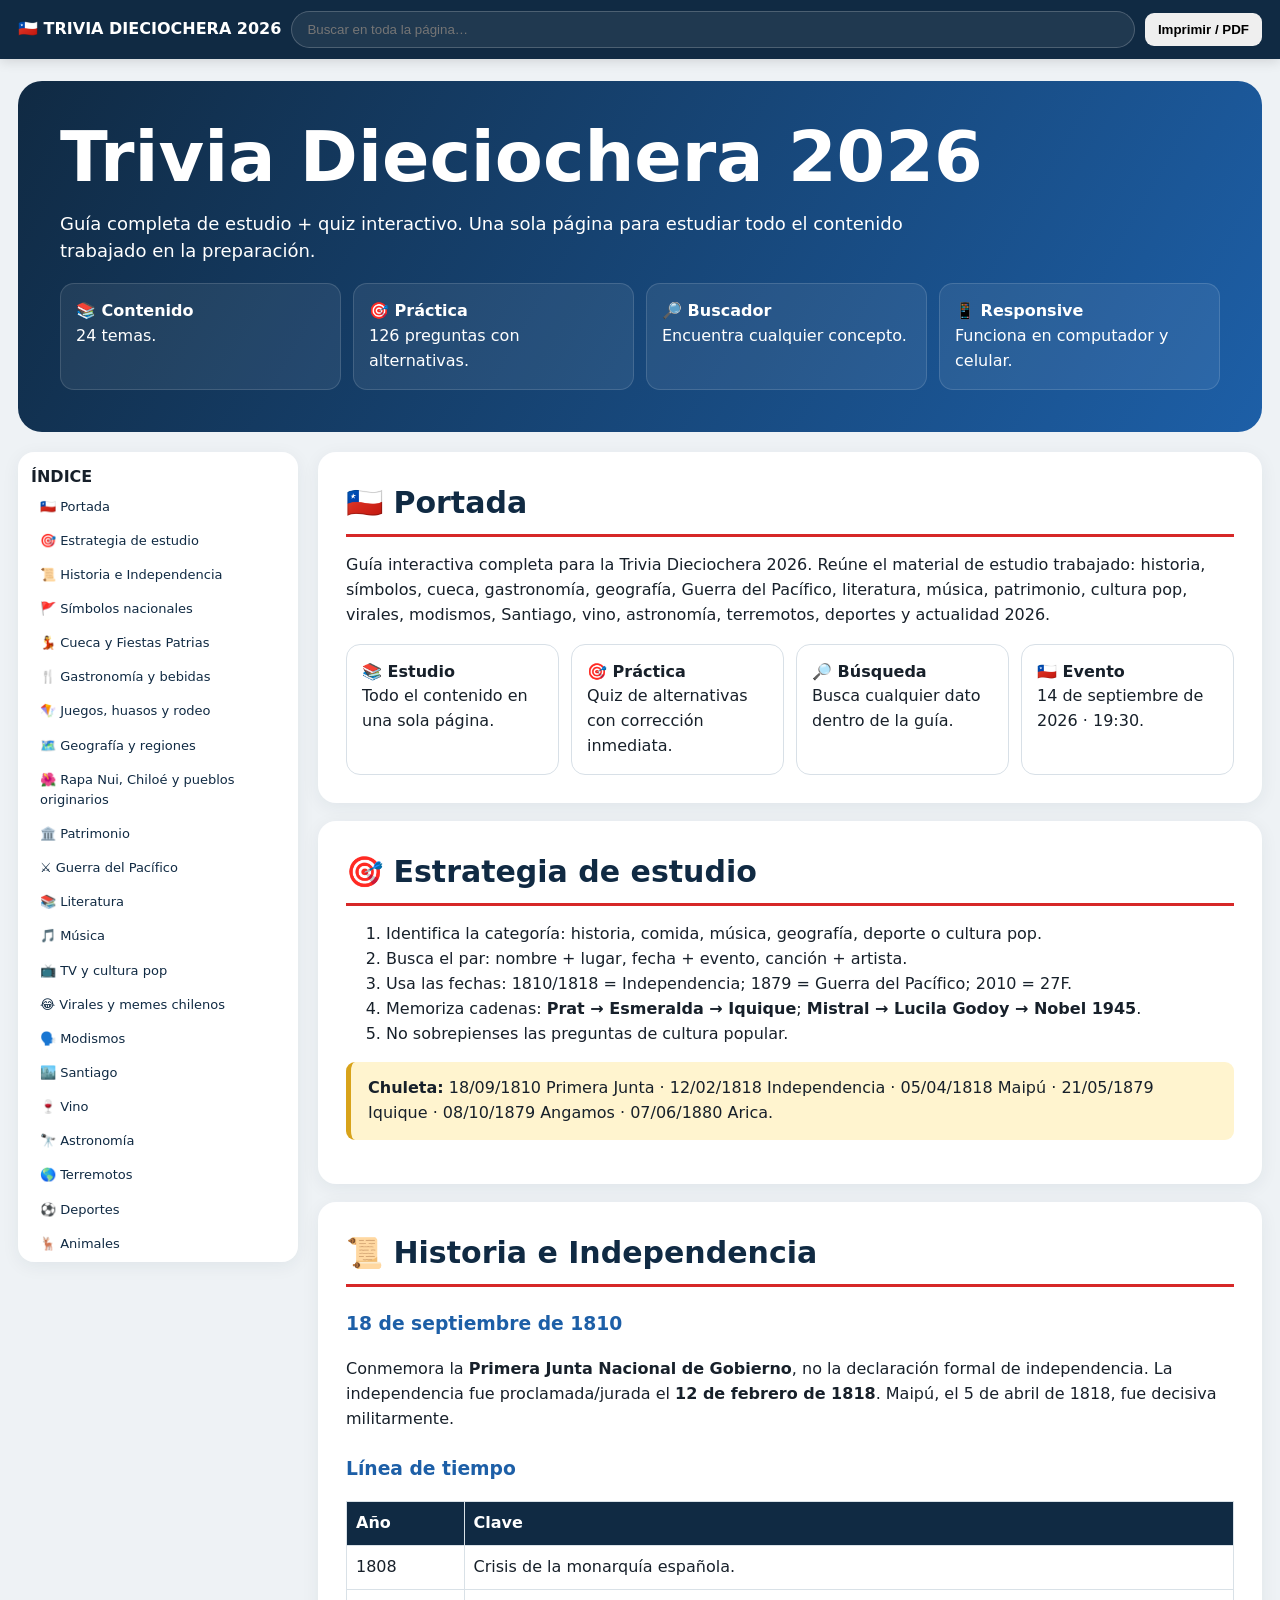
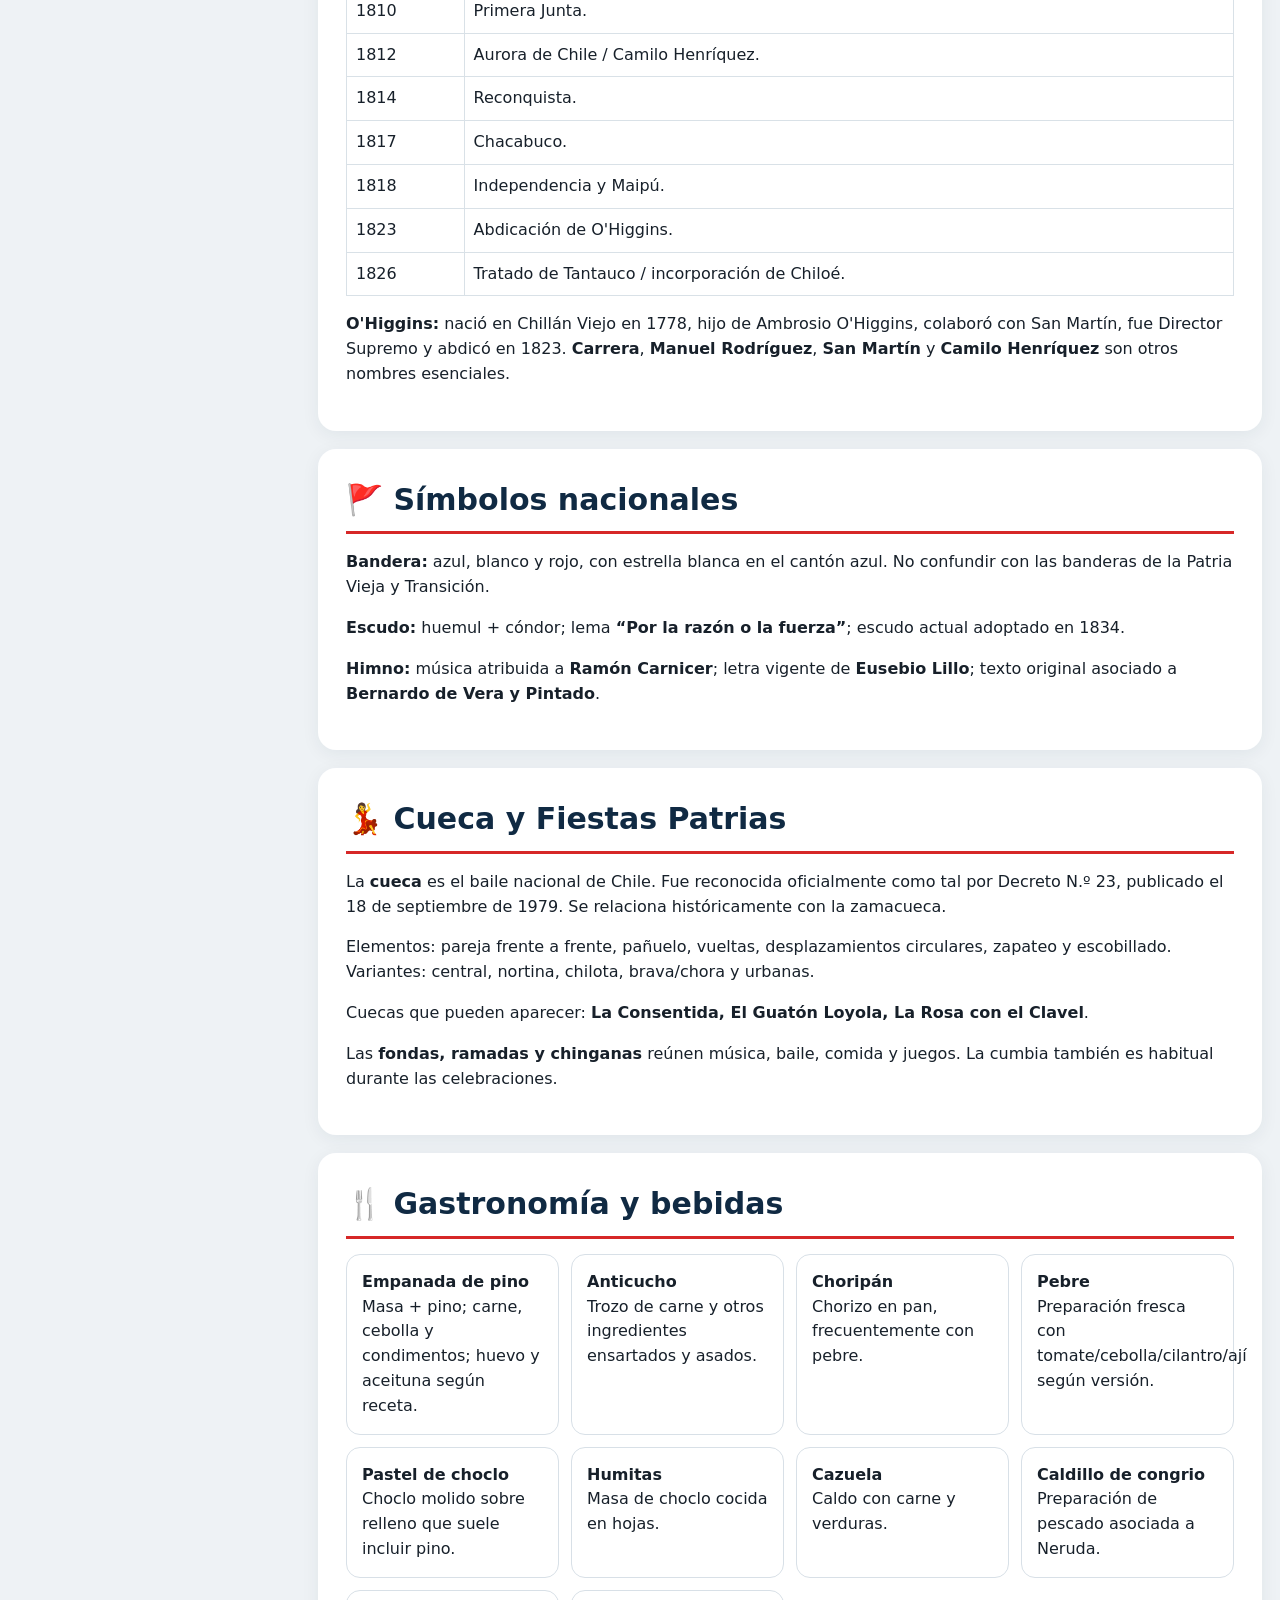
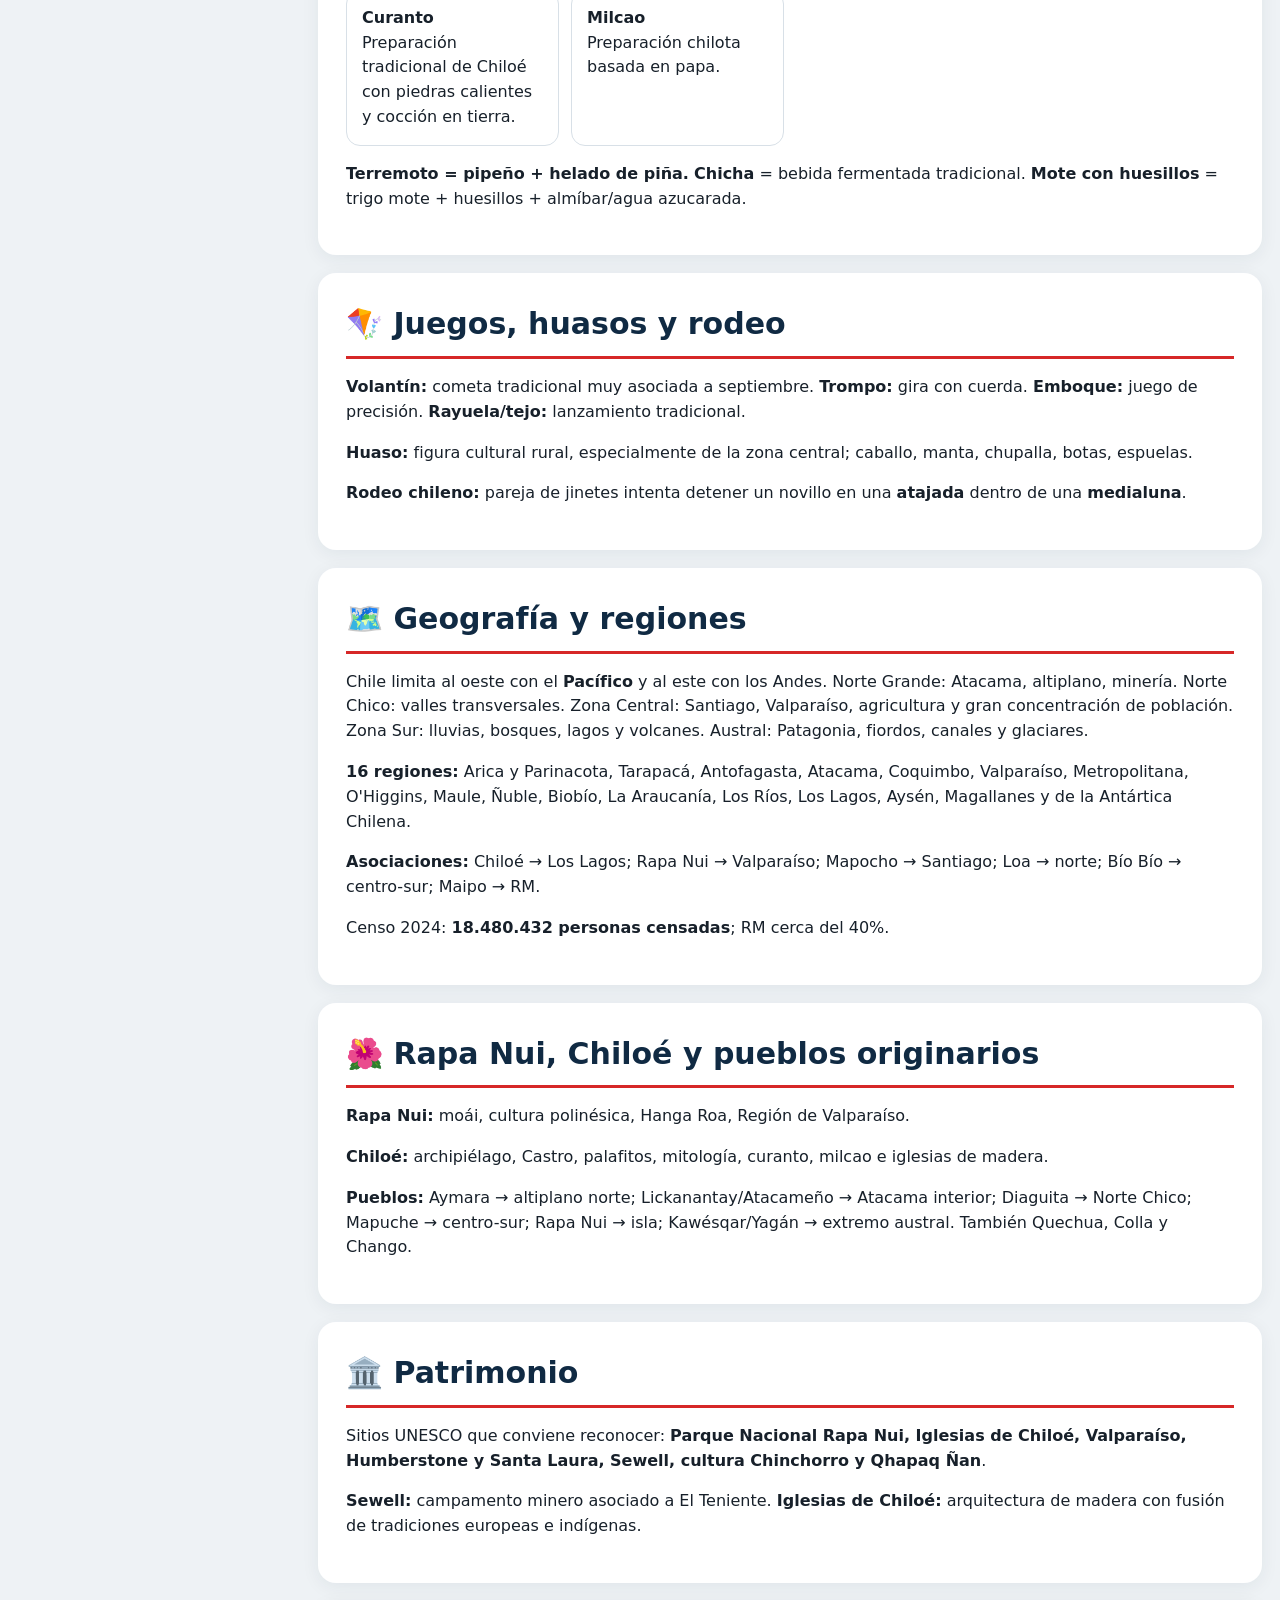
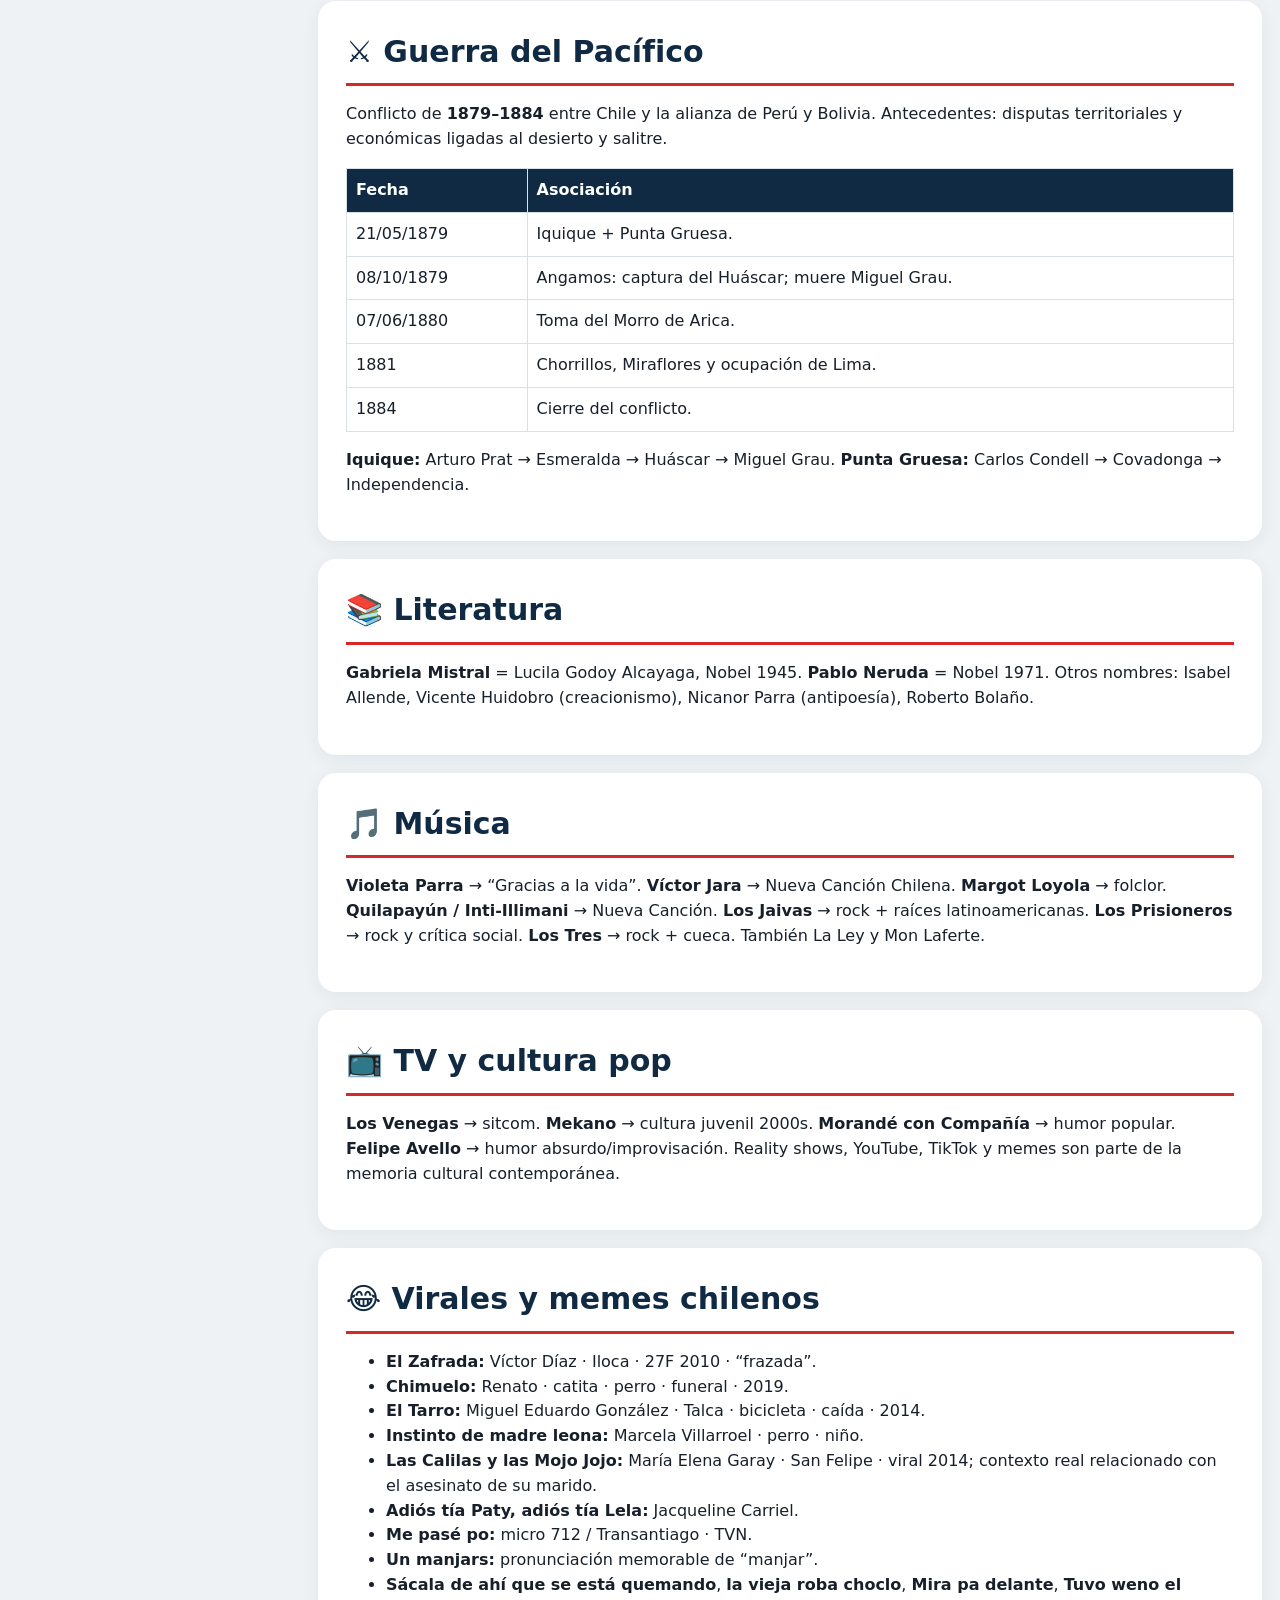
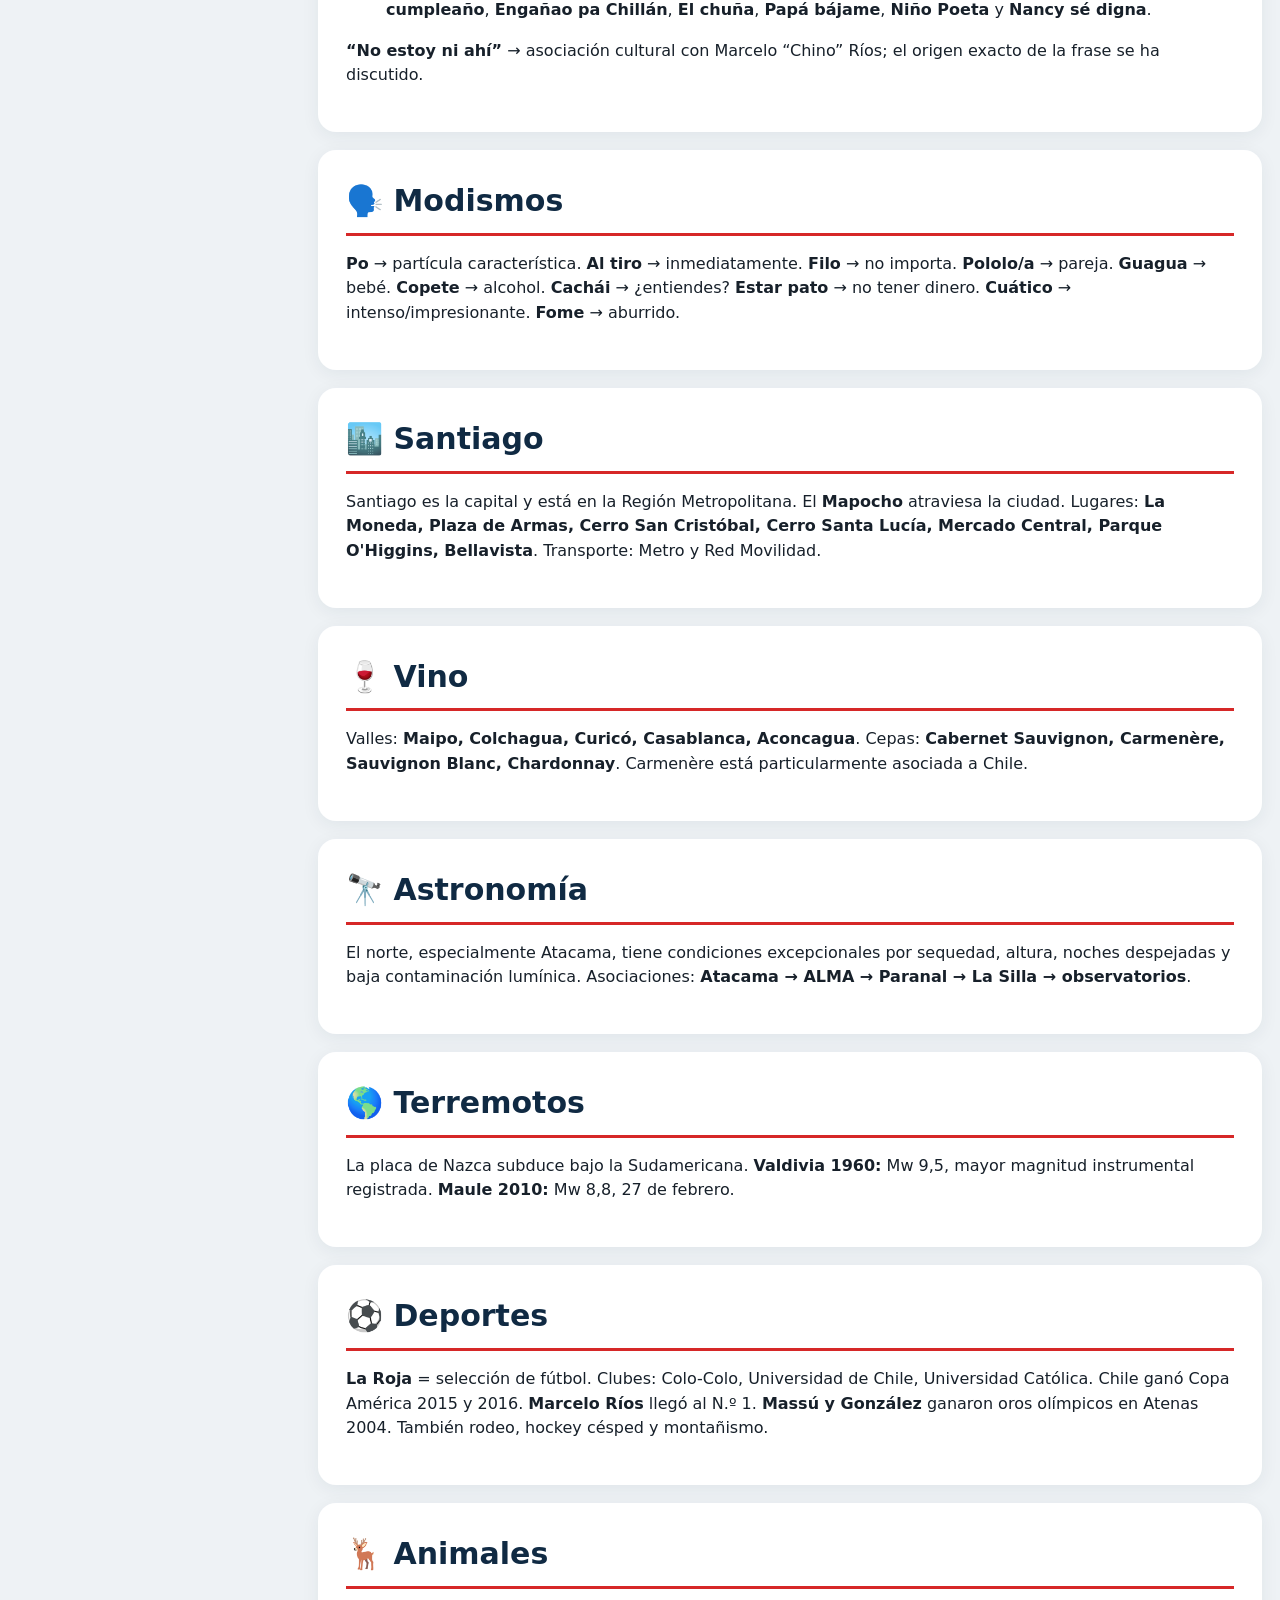
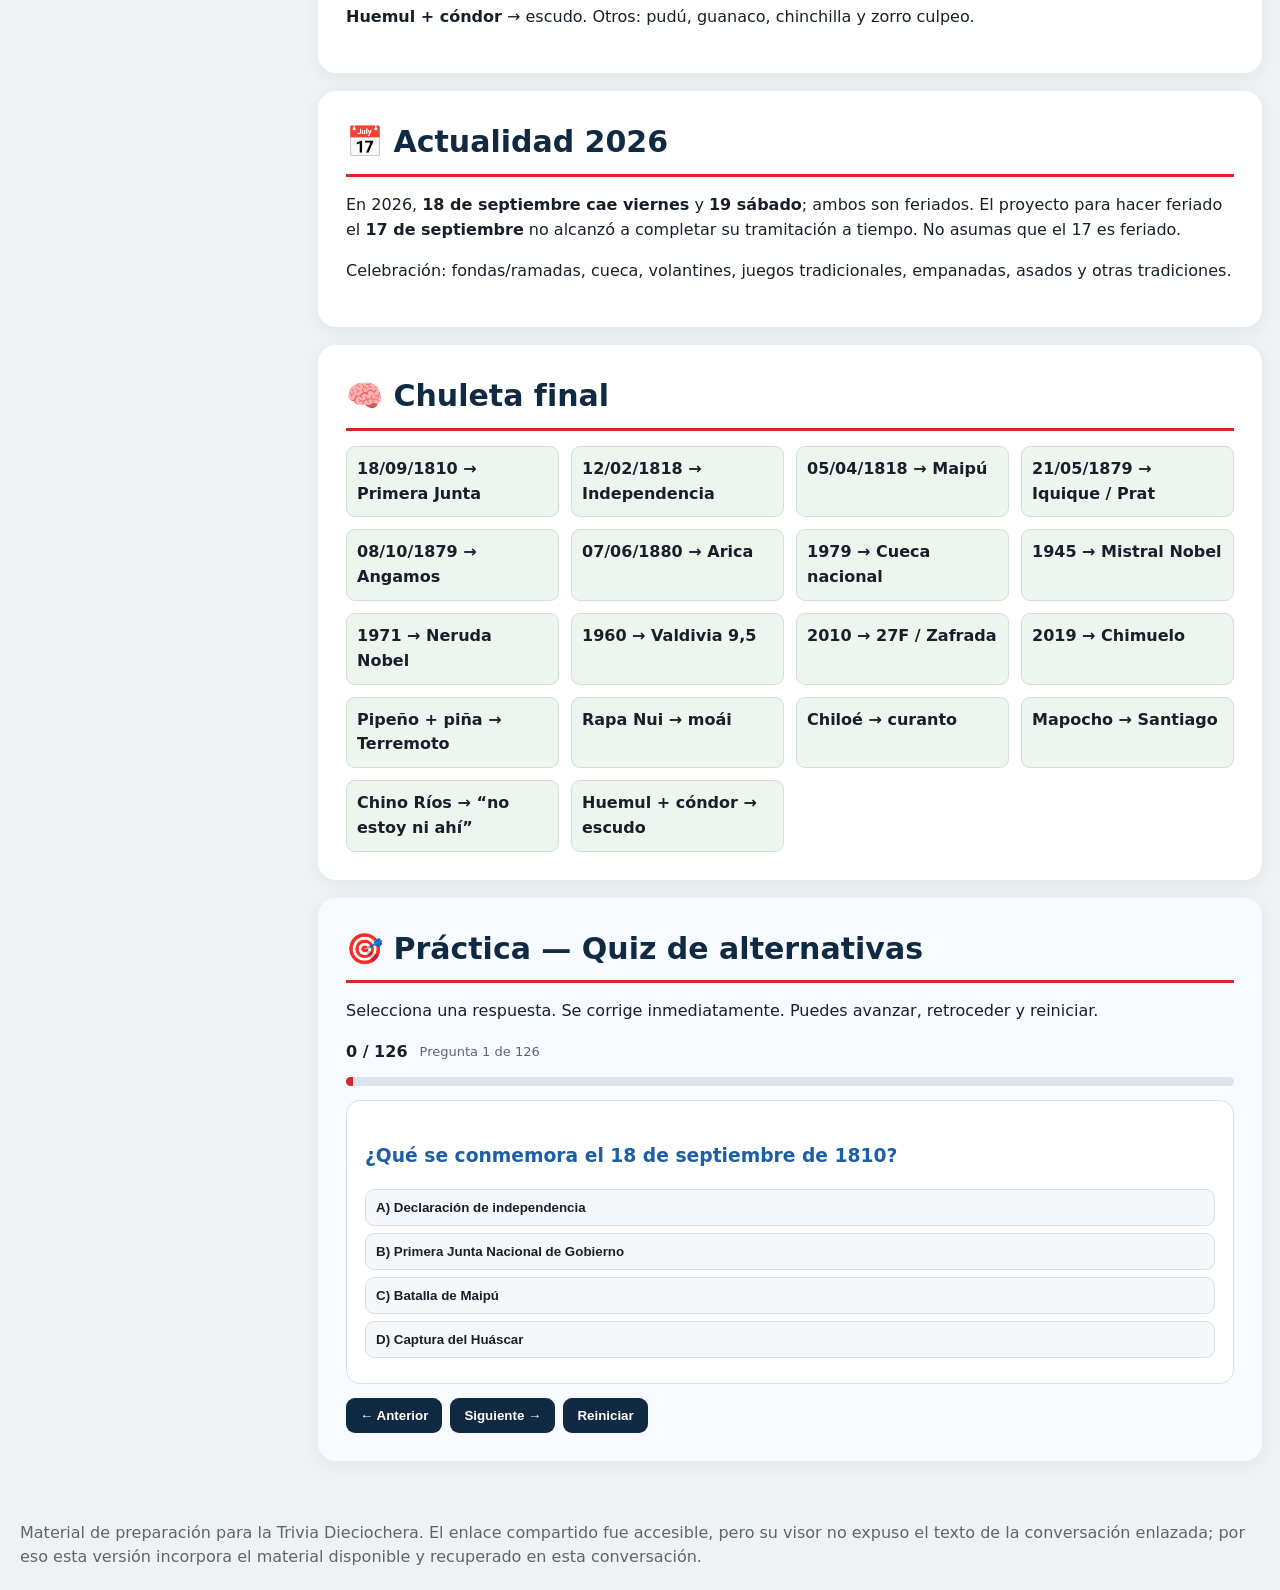
==== index.html @ baf57018 "Rename trivia_dieciochera_2026.html to index.html" ====
<!doctype html><html lang="es"><head><meta charset="utf-8"><meta name="viewport" content="width=device-width,initial-scale=1"><title>Trivia Dieciochera 2026 — Guía completa + Quiz</title><style>*{box-sizing:border-box}body{margin:0;font-family:Inter,system-ui,-apple-system,BlinkMacSystemFont,"Segoe UI",sans-serif;background:#eef2f5;color:#17202a;line-height:1.55}header{position:sticky;top:0;z-index:10;background:#102a43;color:#fff;box-shadow:0 2px 12px #0002}.nav{max-width:1450px;margin:auto;padding:11px 18px;display:flex;gap:10px;align-items:center}.brand{font-weight:900}.nav input{flex:1;padding:10px 15px;border:1px solid #ffffff33;background:#ffffff12;color:white;border-radius:999px}.nav button{padding:9px 13px;border:0;border-radius:9px;font-weight:800}.wrap{max-width:1450px;margin:auto;padding:22px 18px}.hero{background:linear-gradient(120deg,#102a43,#1d5fa7);color:#fff;border-radius:24px;padding:42px}.hero h1{font-size:clamp(36px,6vw,70px);line-height:.98;margin:0 0 14px}.hero p{font-size:18px;max-width:900px}.cards,.memory{display:grid;grid-template-columns:repeat(auto-fit,minmax(210px,1fr));gap:12px}.cards>div{background:#fff;border:1px solid #d8e0e7;border-radius:14px;padding:15px}.hero .cards>div{background:#ffffff12;border-color:#ffffff22}.layout{display:grid;grid-template-columns:280px 1fr;gap:20px;margin-top:20px}.side{position:sticky;top:75px;align-self:start;max-height:calc(100vh - 90px);overflow:auto;background:#fff;border-radius:16px;padding:13px;box-shadow:0 4px 18px #102a4310}.side a{display:block;text-decoration:none;color:#102a43;padding:7px 9px;border-radius:8px;font-size:13px}.side a:hover{background:#edf4fa}section{background:#fff;border-radius:18px;padding:28px;margin-bottom:18px;box-shadow:0 4px 18px #102a4310;scroll-margin-top:75px}h2{color:#102a43;font-size:30px;border-bottom:3px solid #d62828;padding-bottom:8px;margin:0 0 15px}h3{color:#1d5fa7;margin-top:22px}.callout{background:#fff4cf;border-left:5px solid #d8a31a;padding:14px 17px;border-radius:9px;margin:16px 0}table{width:100%;border-collapse:collapse;margin:14px 0}th,td{padding:9px;border:1px solid #d9e1e7;text-align:left}th{background:#102a43;color:#fff}.memory span{background:#edf5ef;border:1px solid #cfe1d3;border-radius:9px;padding:10px;font-weight:700}.quiz{background:#f7fbff}.quizbar{display:flex;gap:12px;align-items:center;flex-wrap:wrap}.progress{height:9px;background:#dbe4eb;border-radius:99px;overflow:hidden;margin:12px 0}.progress div{height:100%;width:0;background:#d62828}.question{background:#fff;border:1px solid #d7e0e7;border-radius:14px;padding:18px;margin:14px 0}.option{display:block;width:100%;text-align:left;border:1px solid #d7e0e7;background:#f5f8fa;color:#17202a;border-radius:9px;padding:10px;margin:7px 0;cursor:pointer;font-weight:700}.option.correct{background:#dff2e3;border-color:#61a56b}.option.wrong{background:#fde1e1;border-color:#d66}.controls{display:flex;gap:8px;flex-wrap:wrap}.controls button,.reset{border:0;border-radius:9px;padding:10px 14px;background:#102a43;color:#fff;font-weight:800;cursor:pointer}.reset{background:#d62828}.small{color:#5b6770;font-size:13px}@media(max-width:900px){.layout{grid-template-columns:1fr}.side{position:relative;top:auto;max-height:none}.nav{flex-wrap:wrap}.nav input{order:3;flex-basis:100%}}@media print{header,.side,#quizControls{display:none!important}body{background:#fff}.layout{display:block}section{box-shadow:none;break-inside:avoid}}</style></head><body><header><div class="nav"><div class="brand">🇨🇱 TRIVIA DIECIOCHERA 2026</div><input id="search" placeholder="Buscar en toda la página…"><button onclick="window.print()">Imprimir / PDF</button></div></header><div class="wrap"><div class="hero"><h1>Trivia Dieciochera 2026</h1><p>Guía completa de estudio + quiz interactivo. Una sola página para estudiar todo el contenido trabajado en la preparación.</p><div class="cards"><div><b>📚 Contenido</b><br>24 temas.</div><div><b>🎯 Práctica</b><br>126 preguntas con alternativas.</div><div><b>🔎 Buscador</b><br>Encuentra cualquier concepto.</div><div><b>📱 Responsive</b><br>Funciona en computador y celular.</div></div></div><div class="layout"><aside class="side"><b>ÍNDICE</b><a href="#s0">🇨🇱 Portada</a><a href="#s1">🎯 Estrategia de estudio</a><a href="#s2">📜 Historia e Independencia</a><a href="#s3">🚩 Símbolos nacionales</a><a href="#s4">💃 Cueca y Fiestas Patrias</a><a href="#s5">🍴 Gastronomía y bebidas</a><a href="#s6">🪁 Juegos, huasos y rodeo</a><a href="#s7">🗺️ Geografía y regiones</a><a href="#s8">🌺 Rapa Nui, Chiloé y pueblos originarios</a><a href="#s9">🏛️ Patrimonio</a><a href="#s10">⚔️ Guerra del Pacífico</a><a href="#s11">📚 Literatura</a><a href="#s12">🎵 Música</a><a href="#s13">📺 TV y cultura pop</a><a href="#s14">😂 Virales y memes chilenos</a><a href="#s15">🗣️ Modismos</a><a href="#s16">🏙️ Santiago</a><a href="#s17">🍷 Vino</a><a href="#s18">🔭 Astronomía</a><a href="#s19">🌎 Terremotos</a><a href="#s20">⚽ Deportes</a><a href="#s21">🦌 Animales</a><a href="#s22">📅 Actualidad 2026</a><a href="#s23">🧠 Chuleta final</a><hr><a href="#quiz"><b>🎯 QUIZ</b></a></aside><main><section id="s0"><h2>🇨🇱 Portada</h2><p class="lead">Guía interactiva completa para la Trivia Dieciochera 2026. Reúne el material de estudio trabajado: historia, símbolos, cueca, gastronomía, geografía, Guerra del Pacífico, literatura, música, patrimonio, cultura pop, virales, modismos, Santiago, vino, astronomía, terremotos, deportes y actualidad 2026.</p><div class="cards"><div><b>📚 Estudio</b><br>Todo el contenido en una sola página.</div><div><b>🎯 Práctica</b><br>Quiz de alternativas con corrección inmediata.</div><div><b>🔎 Búsqueda</b><br>Busca cualquier dato dentro de la guía.</div><div><b>🇨🇱 Evento</b><br>14 de septiembre de 2026 · 19:30.</div></div></section><section id="s1"><h2>🎯 Estrategia de estudio</h2><ol><li>Identifica la categoría: historia, comida, música, geografía, deporte o cultura pop.</li><li>Busca el par: nombre + lugar, fecha + evento, canción + artista.</li><li>Usa las fechas: 1810/1818 = Independencia; 1879 = Guerra del Pacífico; 2010 = 27F.</li><li>Memoriza cadenas: <b>Prat → Esmeralda → Iquique</b>; <b>Mistral → Lucila Godoy → Nobel 1945</b>.</li><li>No sobrepienses las preguntas de cultura popular.</li></ol><div class="callout"><b>Chuleta:</b> 18/09/1810 Primera Junta · 12/02/1818 Independencia · 05/04/1818 Maipú · 21/05/1879 Iquique · 08/10/1879 Angamos · 07/06/1880 Arica.</div></section><section id="s2"><h2>📜 Historia e Independencia</h2><h3>18 de septiembre de 1810</h3><p>Conmemora la <b>Primera Junta Nacional de Gobierno</b>, no la declaración formal de independencia. La independencia fue proclamada/jurada el <b>12 de febrero de 1818</b>. Maipú, el 5 de abril de 1818, fue decisiva militarmente.</p><h3>Línea de tiempo</h3><table><tr><th>Año</th><th>Clave</th></tr><tr><td>1808</td><td>Crisis de la monarquía española.</td></tr><tr><td>1810</td><td>Primera Junta.</td></tr><tr><td>1812</td><td>Aurora de Chile / Camilo Henríquez.</td></tr><tr><td>1814</td><td>Reconquista.</td></tr><tr><td>1817</td><td>Chacabuco.</td></tr><tr><td>1818</td><td>Independencia y Maipú.</td></tr><tr><td>1823</td><td>Abdicación de O'Higgins.</td></tr><tr><td>1826</td><td>Tratado de Tantauco / incorporación de Chiloé.</td></tr></table><p><b>O'Higgins:</b> nació en Chillán Viejo en 1778, hijo de Ambrosio O'Higgins, colaboró con San Martín, fue Director Supremo y abdicó en 1823. <b>Carrera</b>, <b>Manuel Rodríguez</b>, <b>San Martín</b> y <b>Camilo Henríquez</b> son otros nombres esenciales.</p></section><section id="s3"><h2>🚩 Símbolos nacionales</h2><p><b>Bandera:</b> azul, blanco y rojo, con estrella blanca en el cantón azul. No confundir con las banderas de la Patria Vieja y Transición.</p><p><b>Escudo:</b> huemul + cóndor; lema <b>“Por la razón o la fuerza”</b>; escudo actual adoptado en 1834.</p><p><b>Himno:</b> música atribuida a <b>Ramón Carnicer</b>; letra vigente de <b>Eusebio Lillo</b>; texto original asociado a <b>Bernardo de Vera y Pintado</b>.</p></section><section id="s4"><h2>💃 Cueca y Fiestas Patrias</h2><p>La <b>cueca</b> es el baile nacional de Chile. Fue reconocida oficialmente como tal por Decreto N.º 23, publicado el 18 de septiembre de 1979. Se relaciona históricamente con la zamacueca.</p><p>Elementos: pareja frente a frente, pañuelo, vueltas, desplazamientos circulares, zapateo y escobillado. Variantes: central, nortina, chilota, brava/chora y urbanas.</p><p>Cuecas que pueden aparecer: <b>La Consentida, El Guatón Loyola, La Rosa con el Clavel</b>.</p><p>Las <b>fondas, ramadas y chinganas</b> reúnen música, baile, comida y juegos. La cumbia también es habitual durante las celebraciones.</p></section><section id="s5"><h2>🍴 Gastronomía y bebidas</h2><div class="cards"><div><b>Empanada de pino</b><br>Masa + pino; carne, cebolla y condimentos; huevo y aceituna según receta.</div><div><b>Anticucho</b><br>Trozo de carne y otros ingredientes ensartados y asados.</div><div><b>Choripán</b><br>Chorizo en pan, frecuentemente con pebre.</div><div><b>Pebre</b><br>Preparación fresca con tomate/cebolla/cilantro/ají según versión.</div><div><b>Pastel de choclo</b><br>Choclo molido sobre relleno que suele incluir pino.</div><div><b>Humitas</b><br>Masa de choclo cocida en hojas.</div><div><b>Cazuela</b><br>Caldo con carne y verduras.</div><div><b>Caldillo de congrio</b><br>Preparación de pescado asociada a Neruda.</div><div><b>Curanto</b><br>Preparación tradicional de Chiloé con piedras calientes y cocción en tierra.</div><div><b>Milcao</b><br>Preparación chilota basada en papa.</div></div><p><b>Terremoto = pipeño + helado de piña.</b> <b>Chicha</b> = bebida fermentada tradicional. <b>Mote con huesillos</b> = trigo mote + huesillos + almíbar/agua azucarada.</p></section><section id="s6"><h2>🪁 Juegos, huasos y rodeo</h2><p><b>Volantín:</b> cometa tradicional muy asociada a septiembre. <b>Trompo:</b> gira con cuerda. <b>Emboque:</b> juego de precisión. <b>Rayuela/tejo:</b> lanzamiento tradicional.</p><p><b>Huaso:</b> figura cultural rural, especialmente de la zona central; caballo, manta, chupalla, botas, espuelas.</p><p><b>Rodeo chileno:</b> pareja de jinetes intenta detener un novillo en una <b>atajada</b> dentro de una <b>medialuna</b>.</p></section><section id="s7"><h2>🗺️ Geografía y regiones</h2><p>Chile limita al oeste con el <b>Pacífico</b> y al este con los Andes. Norte Grande: Atacama, altiplano, minería. Norte Chico: valles transversales. Zona Central: Santiago, Valparaíso, agricultura y gran concentración de población. Zona Sur: lluvias, bosques, lagos y volcanes. Austral: Patagonia, fiordos, canales y glaciares.</p><p><b>16 regiones:</b> Arica y Parinacota, Tarapacá, Antofagasta, Atacama, Coquimbo, Valparaíso, Metropolitana, O'Higgins, Maule, Ñuble, Biobío, La Araucanía, Los Ríos, Los Lagos, Aysén, Magallanes y de la Antártica Chilena.</p><p><b>Asociaciones:</b> Chiloé → Los Lagos; Rapa Nui → Valparaíso; Mapocho → Santiago; Loa → norte; Bío Bío → centro-sur; Maipo → RM.</p><p>Censo 2024: <b>18.480.432 personas censadas</b>; RM cerca del 40%.</p></section><section id="s8"><h2>🌺 Rapa Nui, Chiloé y pueblos originarios</h2><p><b>Rapa Nui:</b> moái, cultura polinésica, Hanga Roa, Región de Valparaíso.</p><p><b>Chiloé:</b> archipiélago, Castro, palafitos, mitología, curanto, milcao e iglesias de madera.</p><p><b>Pueblos:</b> Aymara → altiplano norte; Lickanantay/Atacameño → Atacama interior; Diaguita → Norte Chico; Mapuche → centro-sur; Rapa Nui → isla; Kawésqar/Yagán → extremo austral. También Quechua, Colla y Chango.</p></section><section id="s9"><h2>🏛️ Patrimonio</h2><p>Sitios UNESCO que conviene reconocer: <b>Parque Nacional Rapa Nui, Iglesias de Chiloé, Valparaíso, Humberstone y Santa Laura, Sewell, cultura Chinchorro y Qhapaq Ñan</b>.</p><p><b>Sewell:</b> campamento minero asociado a El Teniente. <b>Iglesias de Chiloé:</b> arquitectura de madera con fusión de tradiciones europeas e indígenas.</p></section><section id="s10"><h2>⚔️ Guerra del Pacífico</h2><p>Conflicto de <b>1879–1884</b> entre Chile y la alianza de Perú y Bolivia. Antecedentes: disputas territoriales y económicas ligadas al desierto y salitre.</p><table><tr><th>Fecha</th><th>Asociación</th></tr><tr><td>21/05/1879</td><td>Iquique + Punta Gruesa.</td></tr><tr><td>08/10/1879</td><td>Angamos: captura del Huáscar; muere Miguel Grau.</td></tr><tr><td>07/06/1880</td><td>Toma del Morro de Arica.</td></tr><tr><td>1881</td><td>Chorrillos, Miraflores y ocupación de Lima.</td></tr><tr><td>1884</td><td>Cierre del conflicto.</td></tr></table><p><b>Iquique:</b> Arturo Prat → Esmeralda → Huáscar → Miguel Grau. <b>Punta Gruesa:</b> Carlos Condell → Covadonga → Independencia.</p></section><section id="s11"><h2>📚 Literatura</h2><p><b>Gabriela Mistral</b> = Lucila Godoy Alcayaga, Nobel 1945. <b>Pablo Neruda</b> = Nobel 1971. Otros nombres: Isabel Allende, Vicente Huidobro (creacionismo), Nicanor Parra (antipoesía), Roberto Bolaño.</p></section><section id="s12"><h2>🎵 Música</h2><p><b>Violeta Parra</b> → “Gracias a la vida”. <b>Víctor Jara</b> → Nueva Canción Chilena. <b>Margot Loyola</b> → folclor. <b>Quilapayún / Inti-Illimani</b> → Nueva Canción. <b>Los Jaivas</b> → rock + raíces latinoamericanas. <b>Los Prisioneros</b> → rock y crítica social. <b>Los Tres</b> → rock + cueca. También La Ley y Mon Laferte.</p></section><section id="s13"><h2>📺 TV y cultura pop</h2><p><b>Los Venegas</b> → sitcom. <b>Mekano</b> → cultura juvenil 2000s. <b>Morandé con Compañía</b> → humor popular. <b>Felipe Avello</b> → humor absurdo/improvisación. Reality shows, YouTube, TikTok y memes son parte de la memoria cultural contemporánea.</p></section><section id="s14"><h2>😂 Virales y memes chilenos</h2><ul><li><b>El Zafrada:</b> Víctor Díaz · Iloca · 27F 2010 · “frazada”.</li><li><b>Chimuelo:</b> Renato · catita · perro · funeral · 2019.</li><li><b>El Tarro:</b> Miguel Eduardo González · Talca · bicicleta · caída · 2014.</li><li><b>Instinto de madre leona:</b> Marcela Villarroel · perro · niño.</li><li><b>Las Calilas y las Mojo Jojo:</b> María Elena Garay · San Felipe · viral 2014; contexto real relacionado con el asesinato de su marido.</li><li><b>Adiós tía Paty, adiós tía Lela:</b> Jacqueline Carriel.</li><li><b>Me pasé po:</b> micro 712 / Transantiago · TVN.</li><li><b>Un manjars:</b> pronunciación memorable de “manjar”.</li><li><b>Sácala de ahí que se está quemando</b>, <b>la vieja roba choclo</b>, <b>Mira pa delante</b>, <b>Tuvo weno el cumpleaño</b>, <b>Engañao pa Chillán</b>, <b>El chuña</b>, <b>Papá bájame</b>, <b>Niño Poeta</b> y <b>Nancy sé digna</b>.</li></ul><p><b>“No estoy ni ahí”</b> → asociación cultural con Marcelo “Chino” Ríos; el origen exacto de la frase se ha discutido.</p></section><section id="s15"><h2>🗣️ Modismos</h2><p><b>Po</b> → partícula característica. <b>Al tiro</b> → inmediatamente. <b>Filo</b> → no importa. <b>Pololo/a</b> → pareja. <b>Guagua</b> → bebé. <b>Copete</b> → alcohol. <b>Cachái</b> → ¿entiendes? <b>Estar pato</b> → no tener dinero. <b>Cuático</b> → intenso/impresionante. <b>Fome</b> → aburrido.</p></section><section id="s16"><h2>🏙️ Santiago</h2><p>Santiago es la capital y está en la Región Metropolitana. El <b>Mapocho</b> atraviesa la ciudad. Lugares: <b>La Moneda, Plaza de Armas, Cerro San Cristóbal, Cerro Santa Lucía, Mercado Central, Parque O'Higgins, Bellavista</b>. Transporte: Metro y Red Movilidad.</p></section><section id="s17"><h2>🍷 Vino</h2><p>Valles: <b>Maipo, Colchagua, Curicó, Casablanca, Aconcagua</b>. Cepas: <b>Cabernet Sauvignon, Carmenère, Sauvignon Blanc, Chardonnay</b>. Carmenère está particularmente asociada a Chile.</p></section><section id="s18"><h2>🔭 Astronomía</h2><p>El norte, especialmente Atacama, tiene condiciones excepcionales por sequedad, altura, noches despejadas y baja contaminación lumínica. Asociaciones: <b>Atacama → ALMA → Paranal → La Silla → observatorios</b>.</p></section><section id="s19"><h2>🌎 Terremotos</h2><p>La placa de Nazca subduce bajo la Sudamericana. <b>Valdivia 1960:</b> Mw 9,5, mayor magnitud instrumental registrada. <b>Maule 2010:</b> Mw 8,8, 27 de febrero.</p></section><section id="s20"><h2>⚽ Deportes</h2><p><b>La Roja</b> = selección de fútbol. Clubes: Colo-Colo, Universidad de Chile, Universidad Católica. Chile ganó Copa América 2015 y 2016. <b>Marcelo Ríos</b> llegó al N.º 1. <b>Massú y González</b> ganaron oros olímpicos en Atenas 2004. También rodeo, hockey césped y montañismo.</p></section><section id="s21"><h2>🦌 Animales</h2><p><b>Huemul + cóndor</b> → escudo. Otros: pudú, guanaco, chinchilla y zorro culpeo.</p></section><section id="s22"><h2>📅 Actualidad 2026</h2><p>En 2026, <b>18 de septiembre cae viernes</b> y <b>19 sábado</b>; ambos son feriados. El proyecto para hacer feriado el <b>17 de septiembre</b> no alcanzó a completar su tramitación a tiempo. No asumas que el 17 es feriado.</p><p>Celebración: fondas/ramadas, cueca, volantines, juegos tradicionales, empanadas, asados y otras tradiciones.</p></section><section id="s23"><h2>🧠 Chuleta final</h2><div class="memory"><span>18/09/1810 → Primera Junta</span><span>12/02/1818 → Independencia</span><span>05/04/1818 → Maipú</span><span>21/05/1879 → Iquique / Prat</span><span>08/10/1879 → Angamos</span><span>07/06/1880 → Arica</span><span>1979 → Cueca nacional</span><span>1945 → Mistral Nobel</span><span>1971 → Neruda Nobel</span><span>1960 → Valdivia 9,5</span><span>2010 → 27F / Zafrada</span><span>2019 → Chimuelo</span><span>Pipeño + piña → Terremoto</span><span>Rapa Nui → moái</span><span>Chiloé → curanto</span><span>Mapocho → Santiago</span><span>Chino Ríos → “no estoy ni ahí”</span><span>Huemul + cóndor → escudo</span></div></section><section id="quiz" class="quiz"><h2>🎯 Práctica — Quiz de alternativas</h2><p>Selecciona una respuesta. Se corrige inmediatamente. Puedes avanzar, retroceder y reiniciar.</p><div class="quizbar"><b id="score">0</b><span class="small" id="status"></span></div><div class="progress"><div id="bar"></div></div><div id="qa"></div><div class="controls" id="quizControls"><button onclick="prev()">← Anterior</button><button onclick="next()">Siguiente →</button><button class="reset" onclick="restart()">Reiniciar</button></div></section></main></div></div><footer style="max-width:1450px;margin:auto;padding:20px;color:#5b6770">Material de preparación para la Trivia Dieciochera. El enlace compartido fue accesible, pero su visor no expuso el texto de la conversación enlazada; por eso esta versión incorpora el material disponible y recuperado en esta conversación.</footer><script>const D=[{"q": "¿Qué se conmemora el 18 de septiembre de 1810?", "o": ["Declaración de independencia", "Primera Junta Nacional de Gobierno", "Batalla de Maipú", "Captura del Huáscar"], "a": 1}, {"q": "¿En qué fecha se proclamó/juró la independencia?", "o": ["18/09/1810", "21/05/1879", "12/02/1818", "05/04/1818"], "a": 2}, {"q": "¿Cuál es el baile nacional?", "o": ["Cueca", "Zamacueca", "Huayno", "Tonada"], "a": 0}, {"q": "¿Qué animales aparecen en el escudo?", "o": ["Cóndor y puma", "Huemul y cóndor", "Huemul y guanaco", "Águila y huemul"], "a": 1}, {"q": "¿Qué océano limita con Chile al oeste?", "o": ["Atlántico", "Índico", "Pacífico", "Ártico"], "a": 2}, {"q": "¿Qué ocurrió el 21 de mayo de 1879?", "o": ["Maipú", "Iquique", "Arica", "Angamos"], "a": 1}, {"q": "¿Qué nave comandaba Arturo Prat?", "o": ["Huáscar", "Covadonga", "Esmeralda", "Independencia"], "a": 2}, {"q": "¿Quién comandaba el Huáscar en Iquique?", "o": ["Miguel Grau", "Carlos Condell", "Arturo Prat", "O’Higgins"], "a": 0}, {"q": "¿Qué ocurrió en Angamos?", "o": ["Se hundió la Esmeralda", "Se capturó el Huáscar", "Se tomó Lima", "Se proclamó la independencia"], "a": 1}, {"q": "¿Cuál era el nombre real de Gabriela Mistral?", "o": ["Lucila Godoy Alcayaga", "Elena Caffarena", "Rosa Godoy", "Gabriela Parra"], "a": 0}, {"q": "¿En qué año ganó Mistral el Nobel?", "o": ["1938", "1945", "1952", "1971"], "a": 1}, {"q": "¿En qué año ganó Neruda el Nobel?", "o": ["1945", "1958", "1971", "1988"], "a": 2}, {"q": "¿Quién está asociada a “Gracias a la vida”?", "o": ["Violeta Parra", "Mistral", "Margot Loyola", "Mon Laferte"], "a": 0}, {"q": "¿Cuántas regiones tiene Chile?", "o": ["13", "15", "16", "17"], "a": 2}, {"q": "¿A qué región pertenece Chiloé?", "o": ["Los Ríos", "Los Lagos", "Aysén", "Araucanía"], "a": 1}, {"q": "¿Qué río atraviesa Santiago?", "o": ["Bío Bío", "Maipo", "Mapocho", "Loa"], "a": 2}, {"q": "¿Qué es un terremoto?", "o": ["Una bebida", "Un juego", "Pipeño + helado de piña", "Un baile"], "a": 2}, {"q": "¿Qué se asocia con Rapa Nui?", "o": ["Palafitos", "Moái", "Curanto", "Salitreras"], "a": 1}, {"q": "¿Qué viral se asocia a Víctor Díaz?", "o": ["Chimuelo", "El Tarro", "El Zafrada", "Niño Poeta"], "a": 2}, {"q": "¿Qué viral se asocia a Renato?", "o": ["Chimuelo", "Zafrada", "Las Calilas", "El Tarro"], "a": 0}, {"q": "¿Qué juego gira con cuerda?", "o": ["Emboque", "Trompo", "Rayuela", "Volantín"], "a": 1}, {"q": "¿Qué juego se asocia al cielo de septiembre?", "o": ["Trompo", "Rayuela", "Volantín", "Emboque"], "a": 2}, {"q": "¿Qué preparación es especialmente chilota?", "o": ["Curanto", "Empanada", "Choripán", "Cazuela"], "a": 0}, {"q": "¿Qué es una humita?", "o": ["Postre de trigo", "Masa de choclo cocida en hojas", "Carne", "Bebida"], "a": 1}, {"q": "¿Qué cepa está especialmente asociada a Chile?", "o": ["Carmenère", "Malbec", "Tempranillo", "Riesling"], "a": 0}, {"q": "¿Qué zona es famosa por observatorios?", "o": ["Patagonia", "Atacama", "Chiloé", "Maule"], "a": 1}, {"q": "¿Cuál fue el terremoto de mayor magnitud instrumental registrada?", "o": ["Maule 2010", "Valdivia 1960", "Chillán 1939", "Algarrobo 1985"], "a": 1}, {"q": "¿Qué magnitud tuvo Valdivia 1960?", "o": ["8,0", "8,8", "9,5", "10,2"], "a": 2}, {"q": "¿Qué significa “al tiro”?", "o": ["Mañana", "Inmediatamente", "Nunca", "Despacio"], "a": 1}, {"q": "¿Qué significa “guagua”?", "o": ["Bebé", "Casa", "Dinero", "Amigo"], "a": 0}, {"q": "¿Quién llegó al N.º 1 del tenis mundial?", "o": ["Fernando González", "Nicolás Massú", "Marcelo Ríos", "Alexis Sánchez"], "a": 2}, {"q": "¿Qué club es uno de los grandes del fútbol chileno?", "o": ["Colo-Colo", "Boca", "Peñarol", "River"], "a": 0}, {"q": "¿Qué es la medialuna?", "o": ["Recinto del rodeo", "Empanada", "Observatorio", "Cueca"], "a": 0}, {"q": "¿Cuál es la capital de Los Lagos?", "o": ["Castro", "Puerto Montt", "Valdivia", "Osorno"], "a": 1}, {"q": "¿Cuál es la capital de Magallanes?", "o": ["Coyhaique", "Puerto Natales", "Punta Arenas", "Ancud"], "a": 2}, {"q": "¿A qué región pertenece Rapa Nui?", "o": ["Coquimbo", "Valparaíso", "Los Lagos", "Biobío"], "a": 1}, {"q": "¿Qué animal es un pequeño ciervo nativo?", "o": ["Pudú", "Cóndor", "Guanaco", "Huemul"], "a": 0}, {"q": "¿Qué grupo mezcla rock y raíces latinoamericanas?", "o": ["Los Jaivas", "Los Prisioneros", "Chancho en Piedra", "Lucybell"], "a": 0}, {"q": "¿Qué grupo se asocia a crítica social?", "o": ["Los Prisioneros", "Los Jaivas", "Huasos Quincheros", "Los Tres"], "a": 0}, {"q": "¿Qué grupo se asocia a rock y cueca?", "o": ["Los Tres", "Inti-Illimani", "Quilapayún", "La Ley"], "a": 0}, {"q": "¿Cuál es el lema del escudo?", "o": ["Orden y progreso", "Por la razón o la fuerza", "Libertad o muerte", "Chile unido"], "a": 1}, {"q": "¿Quién compuso la música del himno?", "o": ["Ramón Carnicer", "Eusebio Lillo", "Violeta Parra", "Claudio Arrau"], "a": 0}, {"q": "¿Quién escribió la letra vigente del himno?", "o": ["Carnicer", "Eusebio Lillo", "Camilo Henríquez", "Neruda"], "a": 1}, {"q": "¿Qué es el mote con huesillos?", "o": ["Trigo mote + huesillos", "Curanto", "Milcao", "Pebre"], "a": 0}, {"q": "¿Qué sitio patrimonial se asocia a El Teniente?", "o": ["Sewell", "Humberstone", "Valparaíso", "Rapa Nui"], "a": 0}, {"q": "¿Qué ciudad es famosa por palafitos?", "o": ["Castro", "Arica", "Talca", "La Serena"], "a": 0}, {"q": "¿Qué pueblo se asocia a Rapa Nui?", "o": ["Rapa Nui", "Mapuche", "Aymara", "Yagán"], "a": 0}, {"q": "¿Qué pueblo se asocia al altiplano norte?", "o": ["Aymara", "Rapa Nui", "Kawésqar", "Mapuche"], "a": 0}, {"q": "¿Qué pueblo se asocia al centro-sur?", "o": ["Mapuche", "Yagán", "Aymara", "Chango"], "a": 0}, {"q": "¿Qué pueblo se asocia al extremo austral?", "o": ["Yagán", "Diaguita", "Aymara", "Quechua"], "a": 0}, {"q": "¿Quién comandaba la Covadonga?", "o": ["Carlos Condell", "Miguel Grau", "Arturo Prat", "Blanco Encalada"], "a": 0}, {"q": "¿Qué nave fue capturada en Angamos?", "o": ["Independencia", "Huáscar", "Unión", "Manco Cápac"], "a": 1}, {"q": "¿Quién murió en Angamos?", "o": ["Prat", "Grau", "O’Higgins", "Condell"], "a": 1}, {"q": "¿Qué conflicto ocurrió entre 1879 y 1884?", "o": ["Guerra del Pacífico", "Guerra Civil", "Guerra de Arauco", "Independencia"], "a": 0}, {"q": "¿El 17 de septiembre de 2026 es feriado?", "o": ["No", "Sí, irrenunciable", "Sí, nacional", "Solo Santiago"], "a": 0}, {"q": "¿Qué días son feriados en Fiestas Patrias 2026?", "o": ["16 y 17", "17 y 18", "18 y 19", "19 y 20"], "a": 2}, {"q": "¿Qué región concentra cerca del 40% de la población censada?", "o": ["Biobío", "Metropolitana", "Valparaíso", "Maule"], "a": 1}, {"q": "¿Cuántas personas fueron censadas en 2024?", "o": ["15,2 millones", "18.480.432", "20,5 millones", "12 millones"], "a": 1}, {"q": "¿Qué palabra significa pareja?", "o": ["Guagua", "Pololo/a", "Copete", "Pato"], "a": 1}, {"q": "¿Qué significa “estar pato”?", "o": ["Tener dinero", "No tener dinero", "Estar cansado", "Estar enfermo"], "a": 1}, {"q": "¿Quién protagonizó “Las Calilas y las Mojo Jojo”?", "o": ["María Elena Garay", "Jacqueline Carriel", "Víctor Díaz", "Renato"], "a": 0}, {"q": "¿Quién protagonizó “Adiós tía Paty”?", "o": ["Jacqueline Carriel", "Marcela Villarroel", "María Elena Garay", "Violeta Parra"], "a": 0}, {"q": "¿Qué micro se asocia a “Me pasé po”?", "o": ["201", "210", "712", "405"], "a": 2}, {"q": "¿Qué niño protagonizó Chimuelo?", "o": ["Renato", "Víctor", "Miguel", "Niño Poeta"], "a": 0}, {"q": "¿Qué ave era Chimuelo?", "o": ["Catita/ave mascota", "Cóndor", "Huemul", "Gaviota"], "a": 0}, {"q": "¿Dónde fue entrevistado El Zafrada?", "o": ["Iloca", "Talca centro", "Arica", "Chiloé"], "a": 0}, {"q": "¿Qué terremoto originó el viral del Zafrada?", "o": ["1960", "1985", "2010", "2015"], "a": 2}, {"q": "¿Qué palabra quería decir “Zafrada”?", "o": ["Frazada", "Zapada", "Zanahoria", "Zafiro"], "a": 0}, {"q": "¿Qué ciudad se asocia a El Tarro?", "o": ["Talca", "Arica", "Punta Arenas", "Iquique"], "a": 0}, {"q": "¿Quién es la “madre leona”?", "o": ["Marcela Villarroel", "Víctor Díaz", "Renato", "Miguel González"], "a": 0}, {"q": "¿Qué significa “fome”?", "o": ["Muy bueno", "Aburrido", "Rápido", "Caro"], "a": 1}, {"q": "¿Qué bebida es una preparación fermentada tradicional?", "o": ["Chicha", "Terremoto", "Mote con huesillos", "Pebre"], "a": 0}, {"q": "¿Qué ingrediente es esencial en el pastel de choclo?", "o": ["Choclo", "Papa", "Arroz", "Pescado"], "a": 0}, {"q": "¿Qué región contiene Punta Arenas?", "o": ["Aysén", "Magallanes", "Los Lagos", "Biobío"], "a": 1}, {"q": "¿Qué región contiene Coyhaique?", "o": ["Aysén", "Los Ríos", "Los Lagos", "Magallanes"], "a": 0}, {"q": "¿Qué región contiene Temuco?", "o": ["Araucanía", "Los Ríos", "Ñuble", "Maule"], "a": 0}, {"q": "¿Qué región contiene Chillán?", "o": ["Ñuble", "Biobío", "Maule", "Araucanía"], "a": 0}, {"q": "¿Qué región contiene Rancagua?", "o": ["O'Higgins", "Maule", "Valparaíso", "Metropolitana"], "a": 0}, {"q": "¿Qué región contiene La Serena?", "o": ["Coquimbo", "Atacama", "Valparaíso", "O'Higgins"], "a": 0}, {"q": "¿Qué región contiene Iquique?", "o": ["Tarapacá", "Antofagasta", "Arica", "Atacama"], "a": 0}, {"q": "¿Qué región contiene Antofagasta?", "o": ["Antofagasta", "Atacama", "Tarapacá", "Coquimbo"], "a": 0}, {"q": "¿Qué región contiene Copiapó?", "o": ["Atacama", "Coquimbo", "Antofagasta", "Tarapacá"], "a": 0}, {"q": "¿Qué región contiene Valdivia?", "o": ["Los Ríos", "Los Lagos", "Araucanía", "Biobío"], "a": 0}, {"q": "¿Qué región contiene Concepción?", "o": ["Biobío", "Ñuble", "Araucanía", "Maule"], "a": 0}, {"q": "¿Qué región contiene Talca?", "o": ["Maule", "O'Higgins", "Ñuble", "Biobío"], "a": 0}, {"q": "¿Qué región contiene Valparaíso?", "o": ["Valparaíso", "Coquimbo", "Metropolitana", "O'Higgins"], "a": 0}, {"q": "¿Cuál es la capital provincial de Chiloé?", "o": ["Castro", "Puerto Montt", "Ancud", "Quellón"], "a": 0}, {"q": "¿Cuál es el centro principal de Rapa Nui?", "o": ["Hanga Roa", "Castro", "Valparaíso", "Arica"], "a": 0}, {"q": "¿Qué patrimonio se relaciona con el salitre?", "o": ["Humberstone y Santa Laura", "Sewell", "Rapa Nui", "Chinchorro"], "a": 0}, {"q": "¿Qué sitio patrimonial está en Valparaíso?", "o": ["Área histórica de la ciudad-puerto", "Sewell", "Humberstone", "Chinchorro"], "a": 0}, {"q": "¿Qué cultura se asocia a momificación artificial del norte?", "o": ["Chinchorro", "Mapuche", "Rapa Nui", "Yagán"], "a": 0}, {"q": "¿Qué sistema patrimonial recorre países andinos?", "o": ["Qhapaq Ñan", "Ruta Austral", "Carretera Austral", "Camino Real"], "a": 0}, {"q": "¿Qué canción es de Violeta Parra?", "o": ["Gracias a la vida", "Todos juntos", "Tren al sur", "Muevan las industrias"], "a": 0}, {"q": "¿Qué banda interpreta “Todos juntos”?", "o": ["Los Jaivas", "Los Prisioneros", "Los Tres", "Inti-Illimani"], "a": 0}, {"q": "¿Qué banda interpreta “Tren al sur”?", "o": ["Los Prisioneros", "Los Jaivas", "Los Tres", "La Ley"], "a": 0}, {"q": "¿Qué movimiento se asocia a Vicente Huidobro?", "o": ["Creacionismo", "Naturalismo", "Realismo mágico", "Romanticismo"], "a": 0}, {"q": "¿Qué movimiento se asocia a Nicanor Parra?", "o": ["Antipoesía", "Creacionismo", "Romanticismo", "Modernismo"], "a": 0}, {"q": "¿Qué término significa trabajo?", "o": ["Pega", "Pato", "Fome", "Filo"], "a": 0}, {"q": "¿Qué es un volantín?", "o": ["Cometa", "Trompo", "Instrumento", "Empanada"], "a": 0}, {"q": "¿Qué es el emboque?", "o": ["Juego de precisión", "Baile", "Bebida", "Instrumento"], "a": 0}, {"q": "¿Qué explica principalmente la actividad sísmica chilena?", "o": ["Subducción de placas", "Viento", "Mareas", "Glaciares"], "a": 0}, {"q": "¿Qué placa subduce bajo la Sudamericana?", "o": ["Nazca", "Pacífica", "Antártica", "Africana"], "a": 0}, {"q": "¿Qué fecha corresponde al 27F?", "o": ["27/02/2010", "27/03/2010", "27/02/2009", "27/01/2010"], "a": 0}, {"q": "¿Qué selección es La Roja?", "o": ["Fútbol chileno", "Hockey", "Rugby", "Básquetbol"], "a": 0}, {"q": "¿Quiénes ganaron oros olímpicos en Atenas 2004?", "o": ["Massú y González", "Ríos y Bravo", "Vidal y Sánchez", "Prat y Condell"], "a": 0}, {"q": "¿Qué copa ganó Chile en 2015?", "o": ["Copa América", "Mundial", "Eurocopa", "Confederaciones"], "a": 0}, {"q": "¿Qué edificio es sede del Gobierno?", "o": ["La Moneda", "Congreso", "Palacio Cousiño", "Municipalidad"], "a": 0}, {"q": "¿Qué observatorio está en Chile?", "o": ["ALMA", "Hubble", "Arecibo", "James Webb"], "a": 0}, {"q": "¿Qué condición favorece la astronomía de Atacama?", "o": ["Sequedad y cielos despejados", "Lluvias constantes", "Alta humedad", "Nieve permanente"], "a": 0}, {"q": "¿Qué elementos son esenciales en la cueca?", "o": ["Pañuelo y zapateo", "Bastón y sombrero de copa", "Tambor y flauta", "Espada y capa"], "a": 0}, {"q": "¿Qué grupo pertenece a la Nueva Canción Chilena?", "o": ["Quilapayún", "Los Tres", "Los Prisioneros", "La Ley"], "a": 0}, {"q": "¿Quién obtuvo el Nobel de 1945?", "o": ["Gabriela Mistral", "Isabel Allende", "Violeta Parra", "Nicanor Parra"], "a": 0}, {"q": "¿Quién obtuvo el Nobel de 1971?", "o": ["Pablo Neruda", "Huidobro", "Nicanor Parra", "Bolaño"], "a": 0}, {"q": "¿Quién abdicó en 1823?", "o": ["O'Higgins", "Prat", "Carrera", "Grau"], "a": 0}, {"q": "¿Qué batalla consolidó militarmente la independencia?", "o": ["Maipú", "Iquique", "Arica", "Angamos"], "a": 0}, {"q": "¿Qué batalla ocurrió en 1817?", "o": ["Chacabuco", "Miraflores", "Tarapacá", "Punta Gruesa"], "a": 0}, {"q": "¿Qué se conmemora el 21 de mayo?", "o": ["Glorias Navales / Iquique", "Independencia", "Día de la Cueca", "Día del Huemul"], "a": 0}, {"q": "¿Quién está asociado a las Glorias Navales?", "o": ["Arturo Prat", "Mistral", "Violeta Parra", "O'Higgins"], "a": 0}, {"q": "¿Cuál es el lema del escudo?", "o": ["Por la razón o la fuerza", "Libertad, igualdad, fraternidad", "Chile unido", "Vencer o morir"], "a": 0}, {"q": "¿Qué días son feriados en Fiestas Patrias 2026?", "o": ["18 y 19", "17 y 18", "19 y 20", "16 y 17"], "a": 0}, {"q": "¿El 17 de septiembre de 2026 es feriado?", "o": ["No", "Sí, irrenunciable", "Sí, nacional", "Solo Santiago"], "a": 0}, {"q": "¿Qué asociación corresponde a “Zafrada”?", "o": ["Frazada", "Manjar", "Choclo", "Chimuelo"], "a": 0}, {"q": "¿Qué asociación corresponde a “Chimuelo”?", "o": ["Funeral de una catita", "Bicicleta", "Terremoto", "Micro"], "a": 0}, {"q": "¿Qué asociación corresponde a “El Tarro”?", "o": ["Bicicleta y caída", "Catita", "Micro 712", "Madre leona"], "a": 0}, {"q": "¿Qué asociación corresponde a “Madre leona”?", "o": ["Marcela Villarroel", "Víctor Díaz", "Renato", "Miguel González"], "a": 0}, {"q": "¿Qué asociación corresponde a “No estoy ni ahí”?", "o": ["Chino Ríos", "Prat", "Neruda", "O'Higgins"], "a": 0}];let i=0,score=0,done=new Set();function esc(s){return s.replace(/[&<>"']/g,x=>({'&':'&amp;','<':'&lt;','>':'&gt;','"':'&quot;',"'":'&#039;'}[x]))}function render(){let d=D[i];document.getElementById('score').textContent=score+' / '+D.length;document.getElementById('status').textContent='Pregunta '+(i+1)+' de '+D.length;document.getElementById('bar').style.width=((i+1)/D.length*100)+'%';document.getElementById('qa').innerHTML='<div class="question"><h3>'+esc(d.q)+'</h3>'+d.o.map((x,k)=>'<button class="option" id="op'+k+'" onclick="answer('+k+')">'+String.fromCharCode(65+k)+') '+esc(x)+'</button>').join('')+'<div id="ex" class="callout" style="display:none"></div></div>';if(done.has(i)) reveal();}function answer(k){if(done.has(i))return;done.add(i);if(k===D[i].a)score++;reveal(k)}function reveal(k){let d=D[i];d.o.forEach((_,j)=>{let b=document.getElementById('op'+j);if(j===d.a)b.classList.add('correct');if(k===j&&j!==d.a)b.classList.add('wrong')});let ex=document.getElementById('ex');ex.style.display='block';ex.innerHTML='Respuesta correcta: <b>'+String.fromCharCode(65+d.a)+') '+esc(d.o[d.a])+'</b>';document.getElementById('score').textContent=score+' / '+D.length}function next(){if(i<D.length-1){i++;render()}}function prev(){if(i>0){i--;render()}}function restart(){i=0;score=0;done.clear();render();document.getElementById('quiz').scrollIntoView({behavior:'smooth'})}document.getElementById('search').addEventListener('input',e=>{let x=e.target.value.toLowerCase();document.querySelectorAll('main>section:not(#quiz)').forEach(s=>s.style.display=(!x||s.innerText.toLowerCase().includes(x))?'block':'none')});render();</script></body></html>
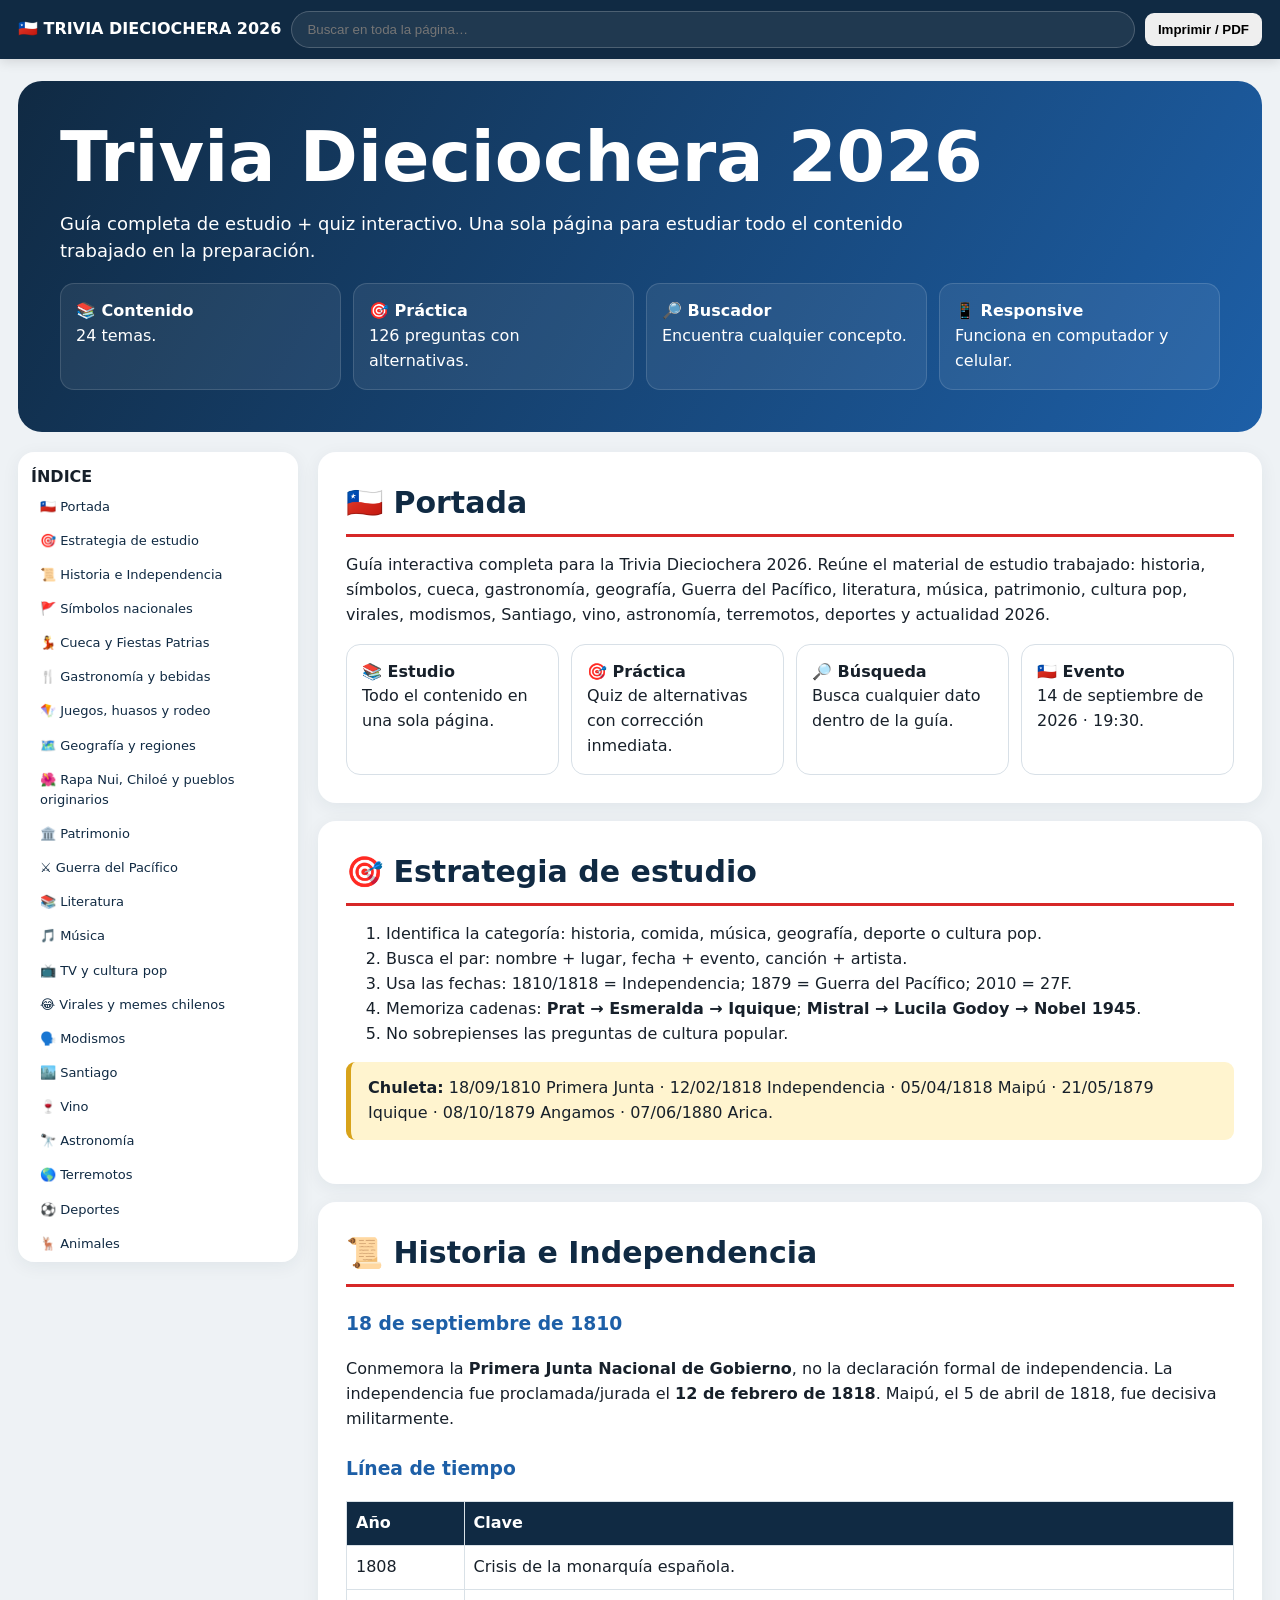
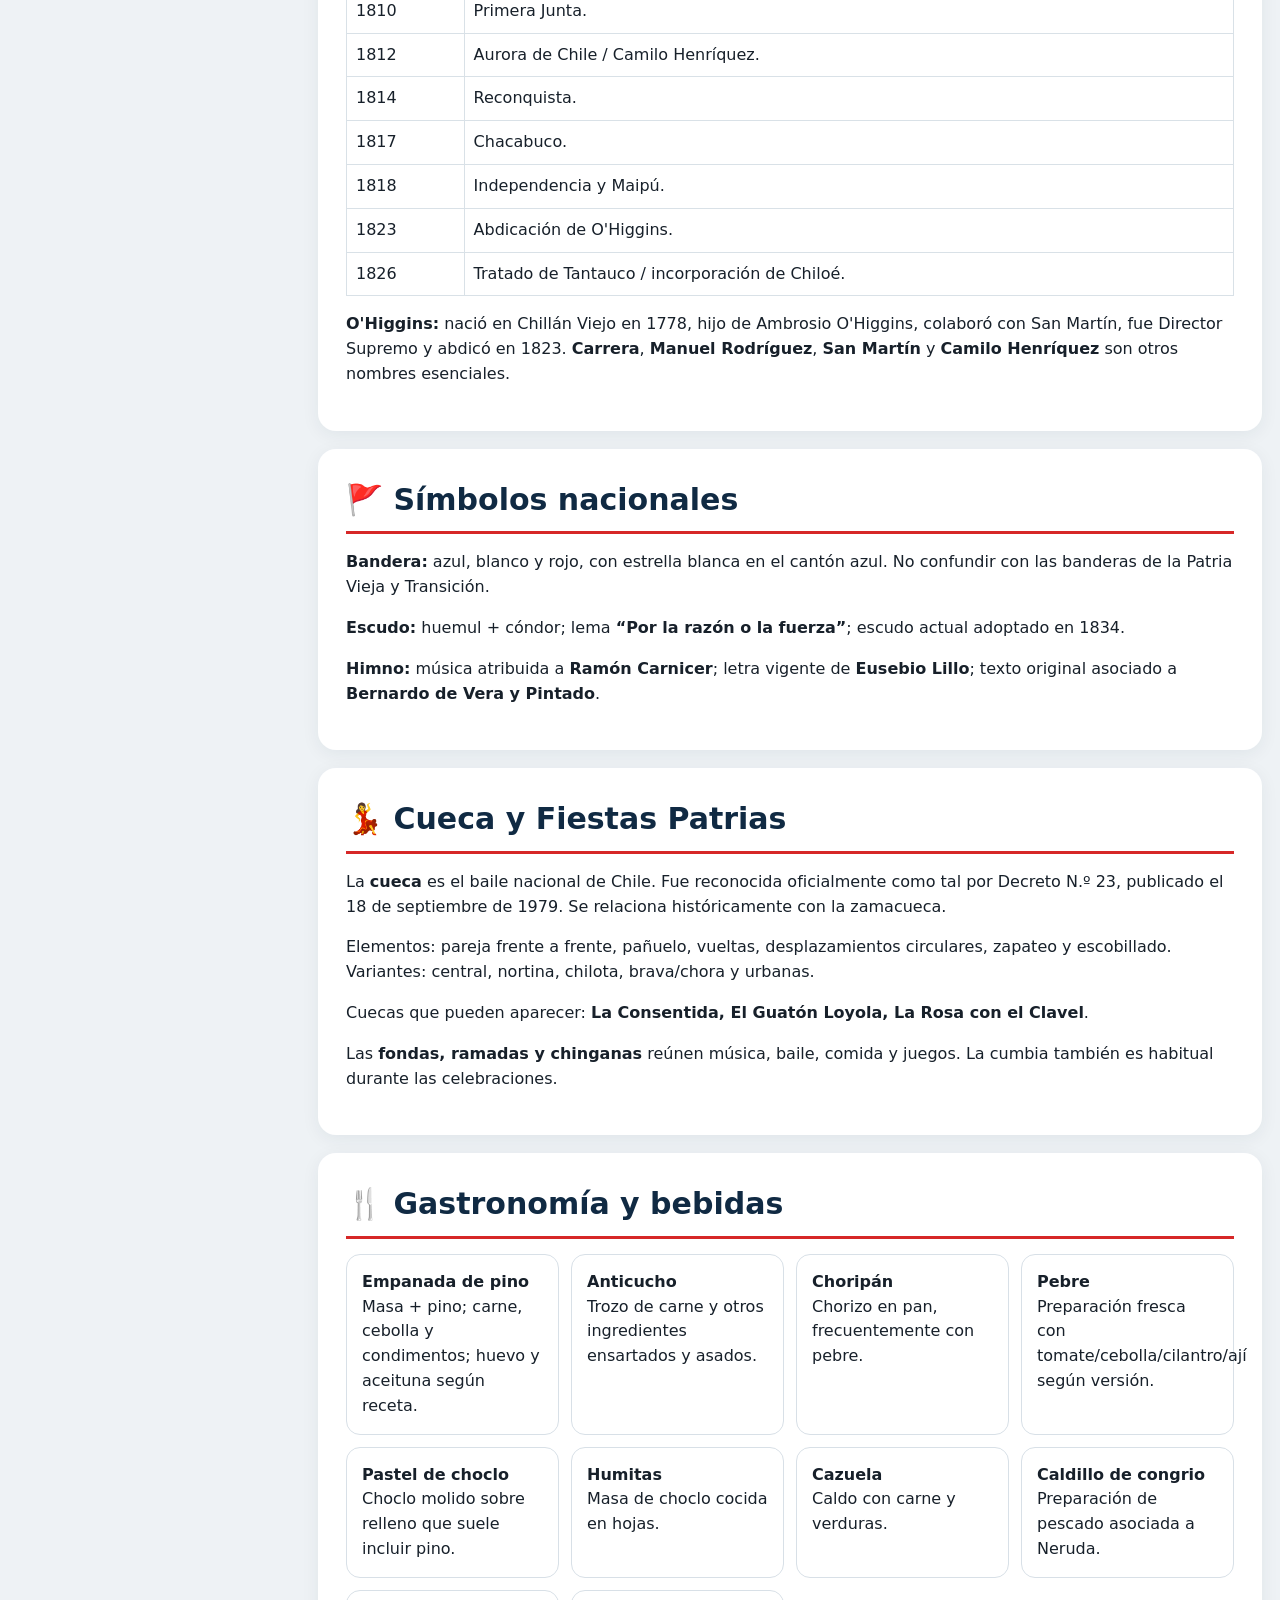
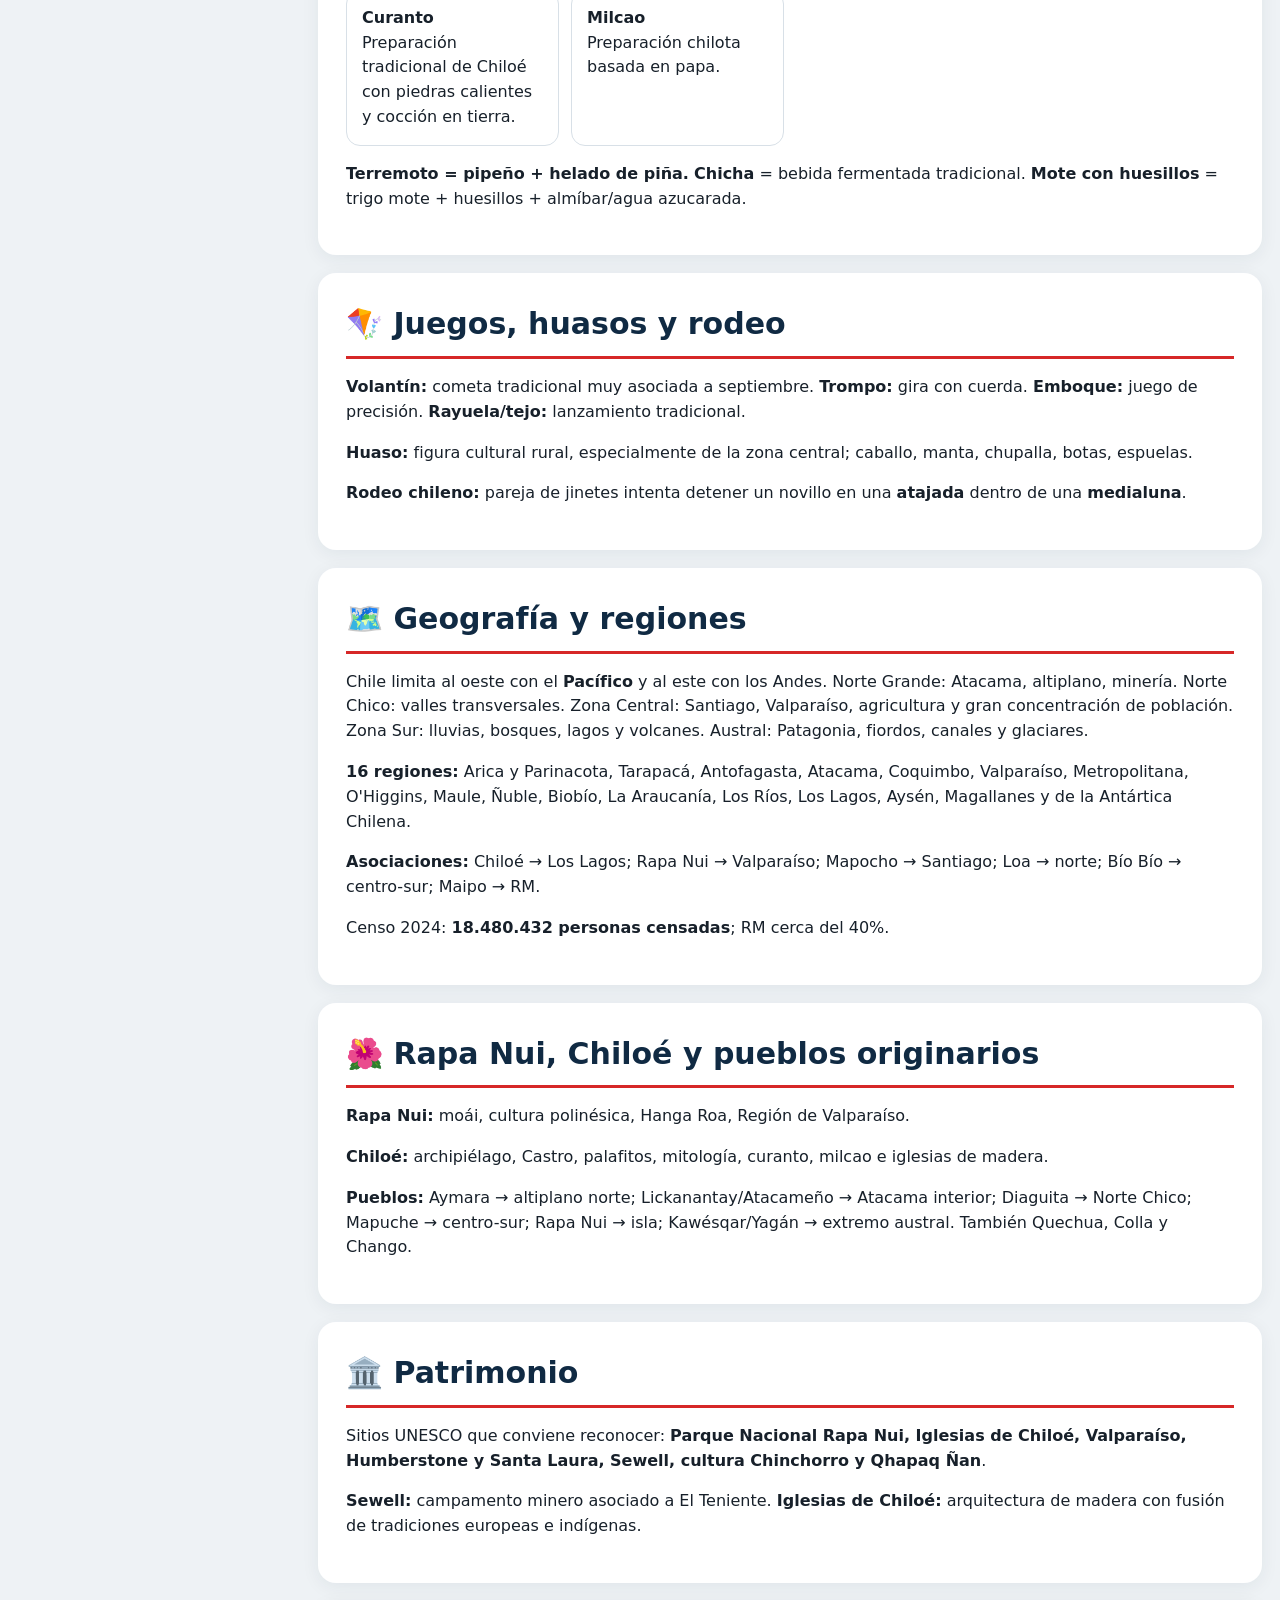
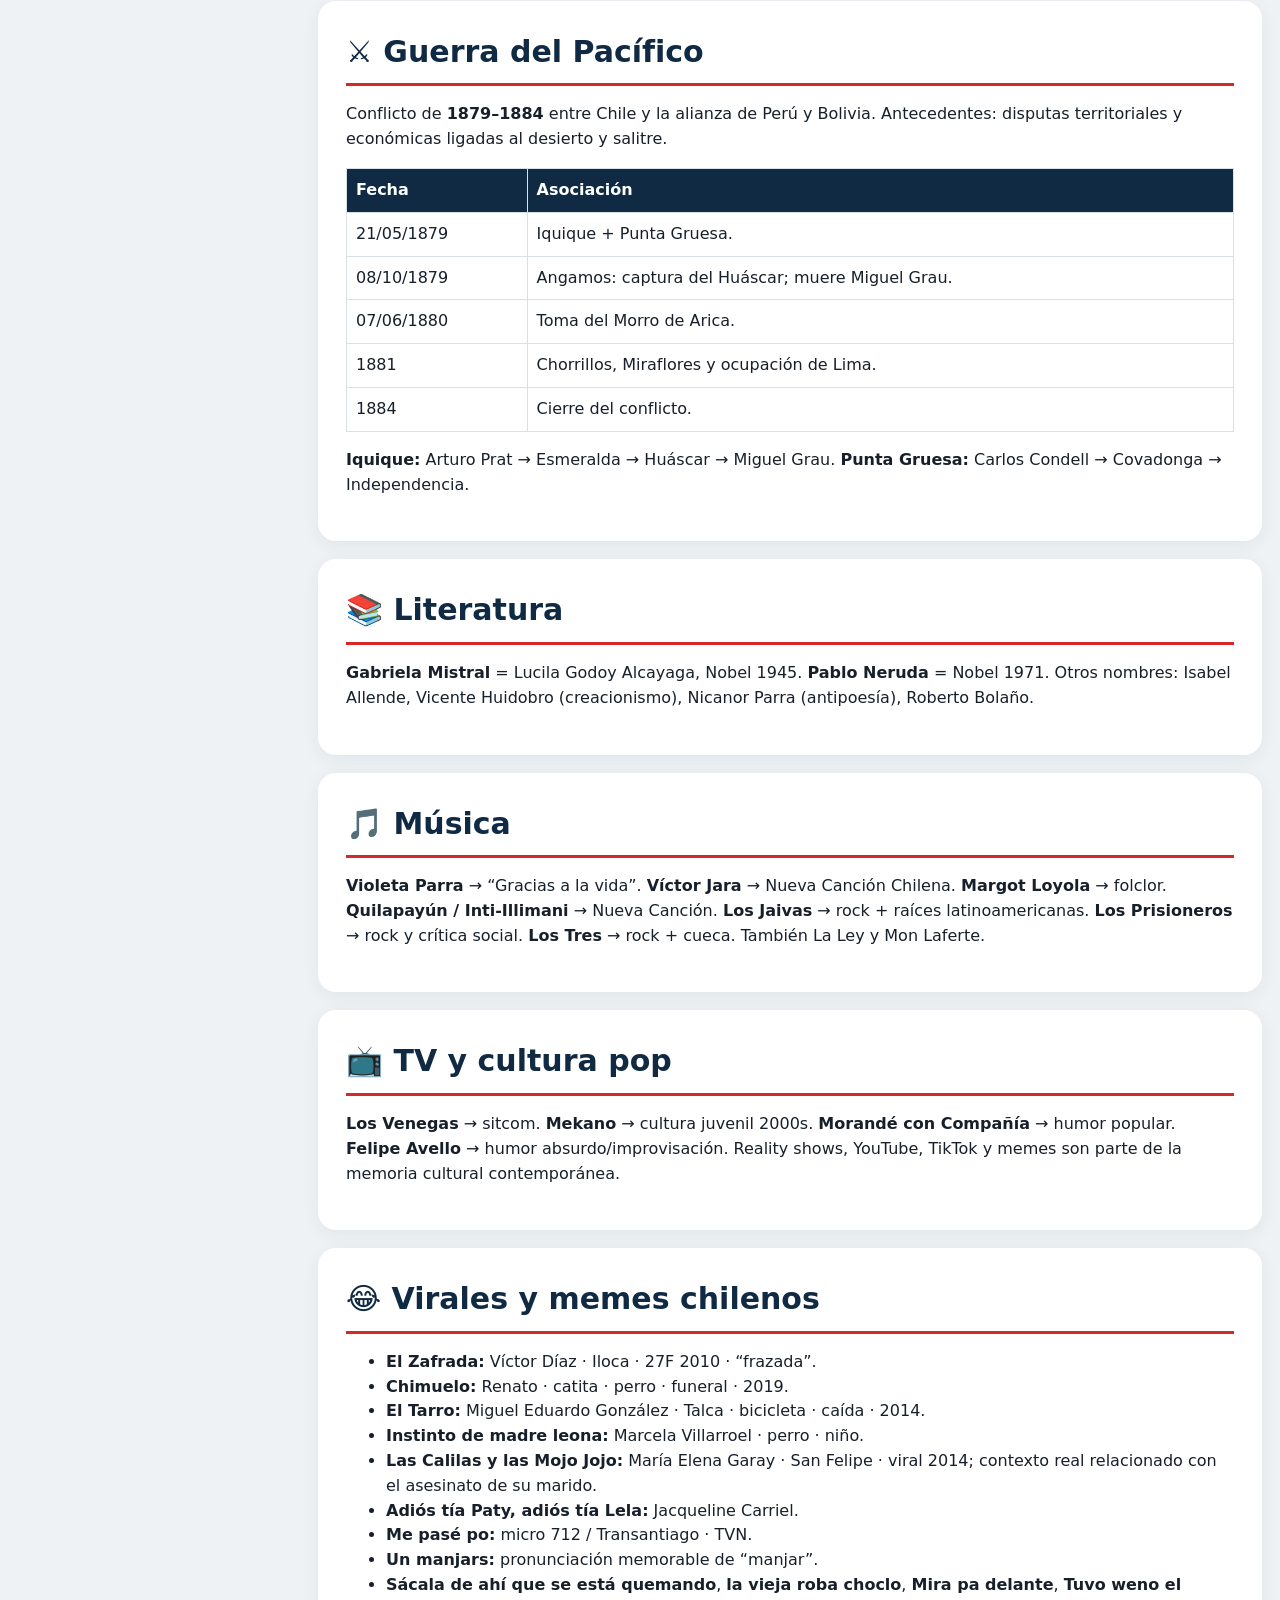
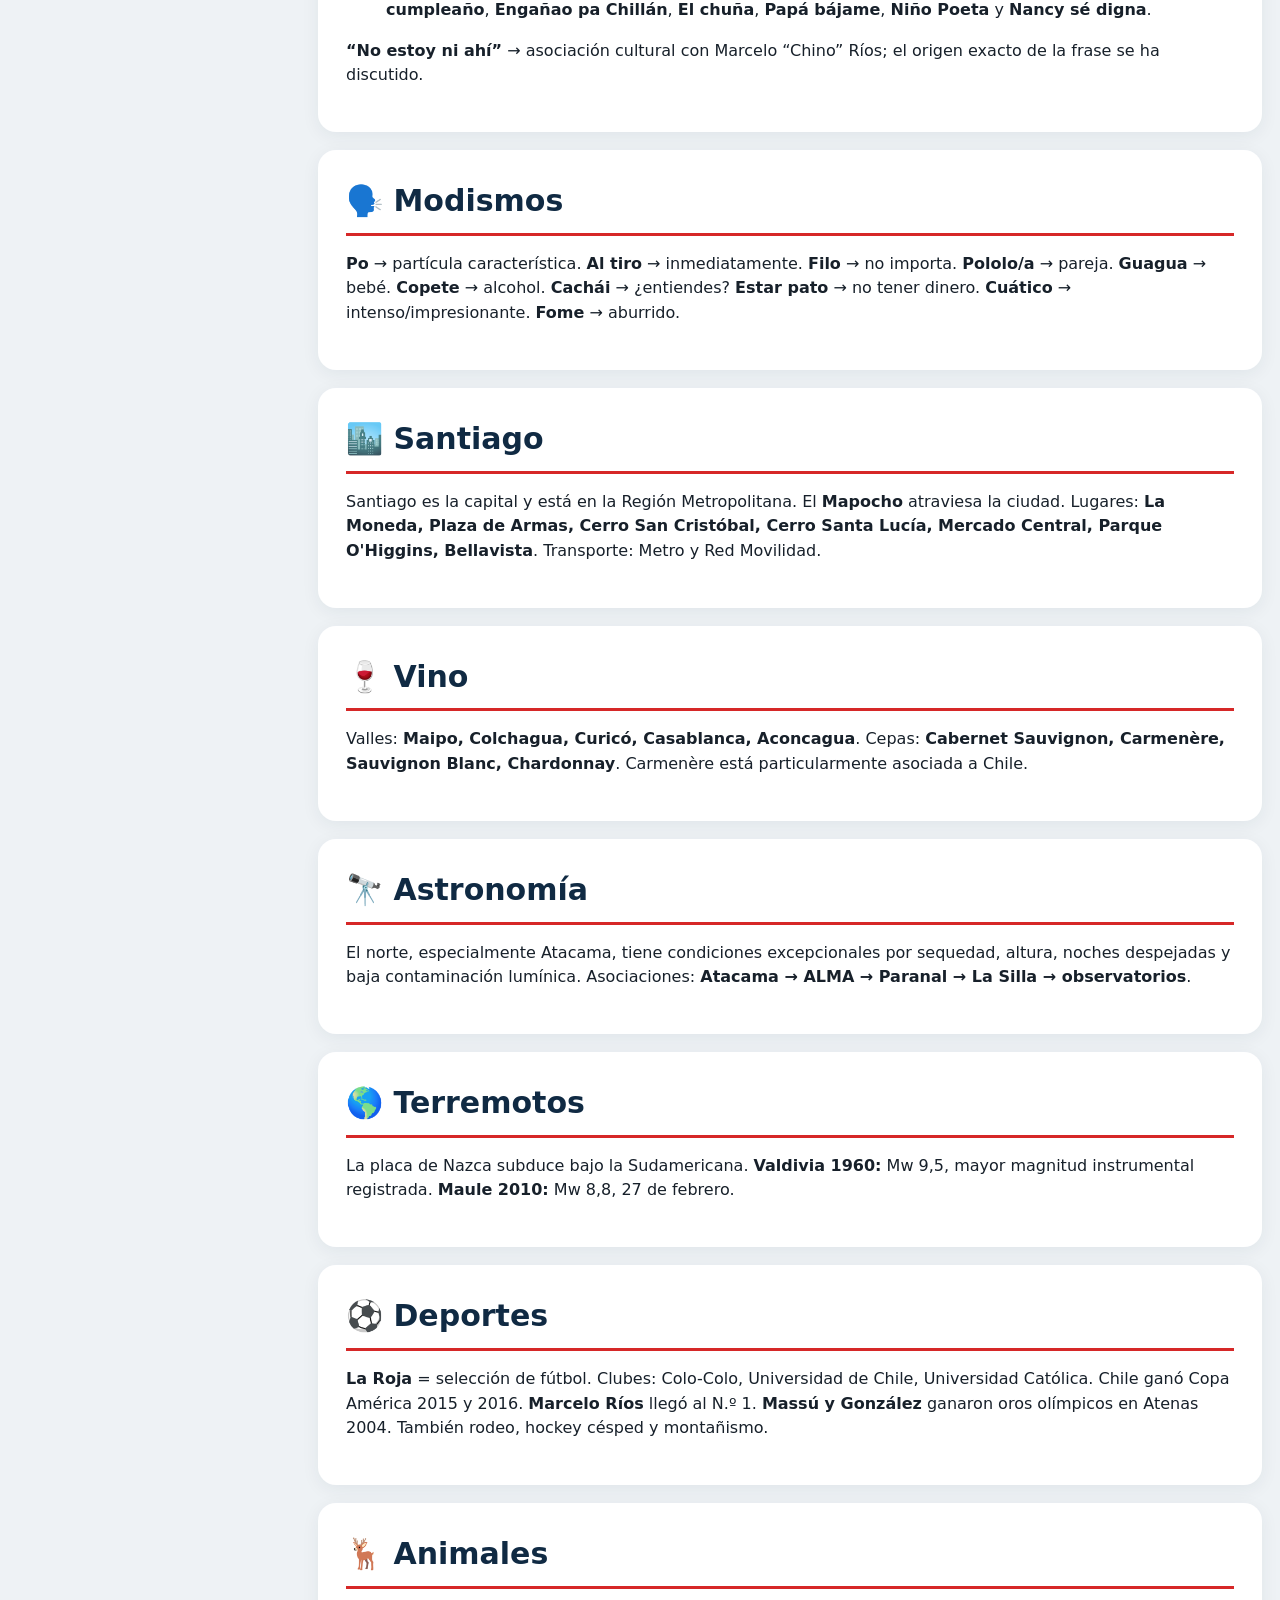
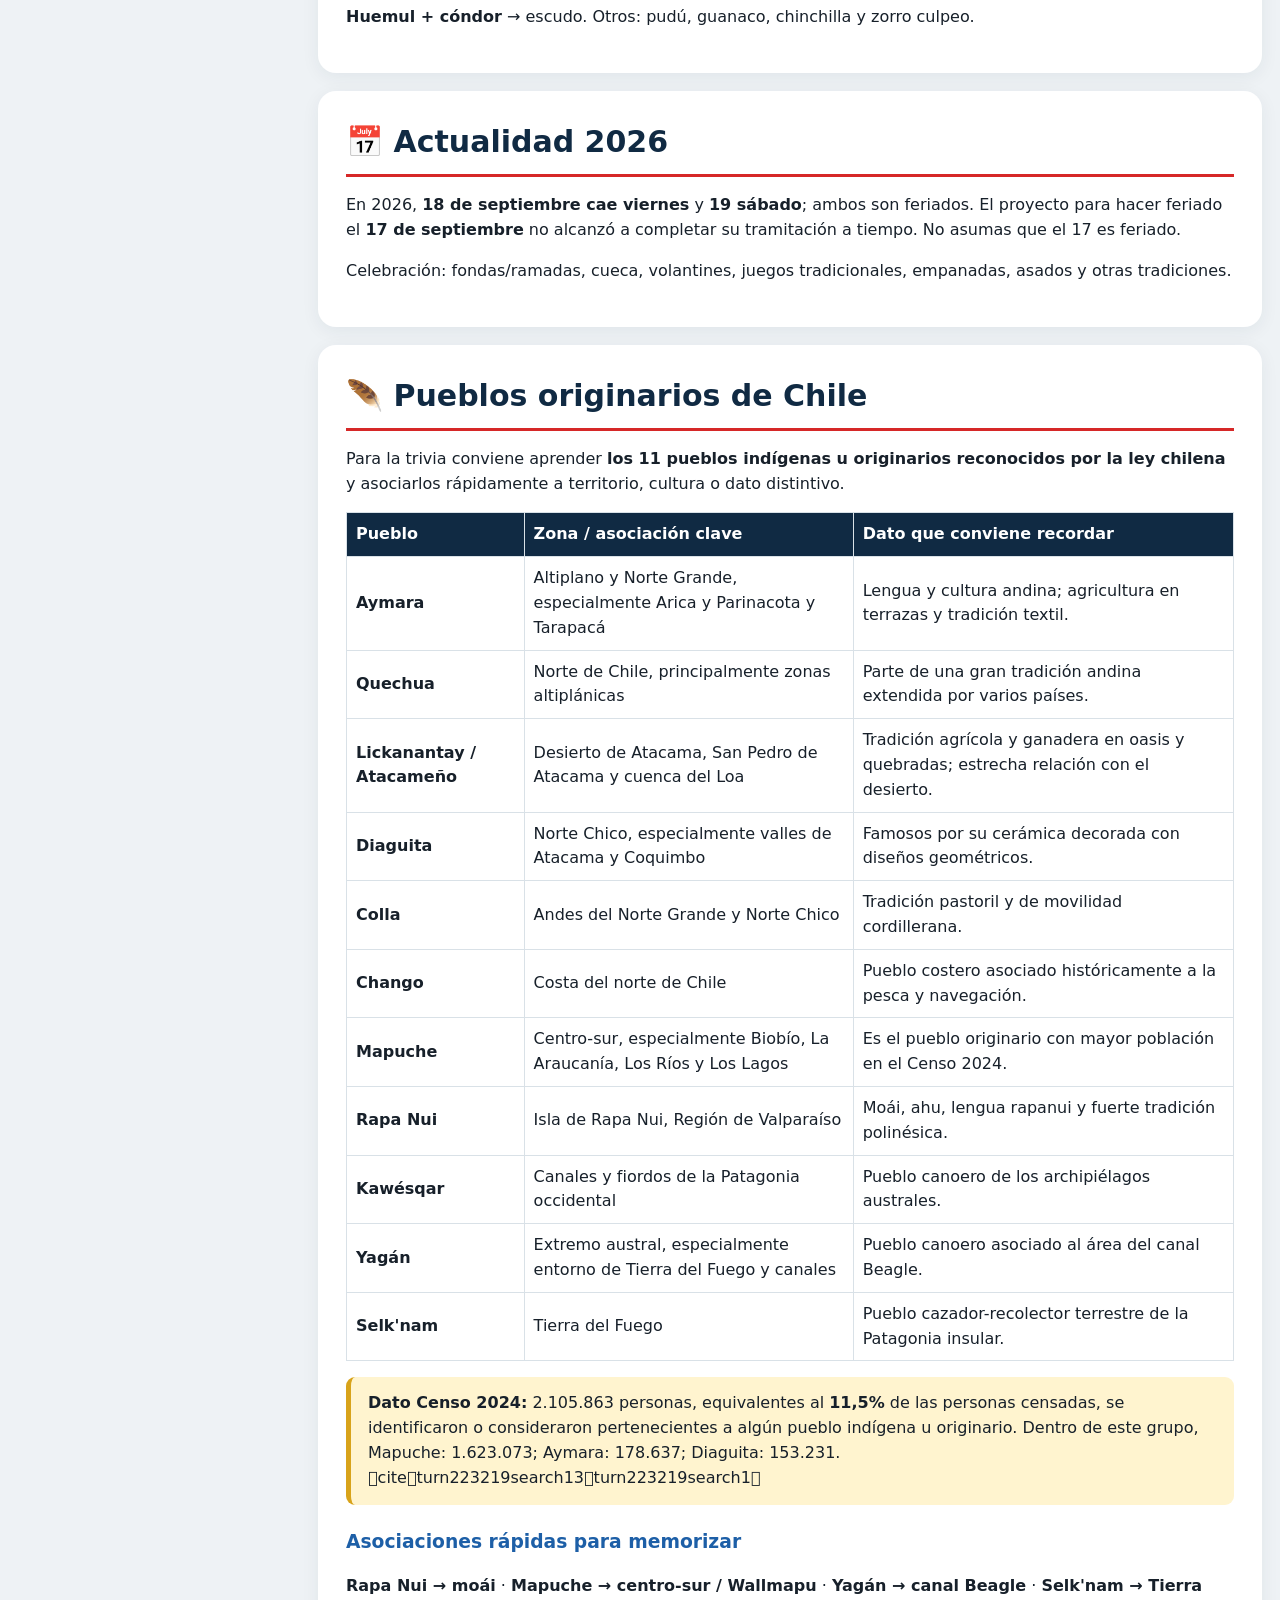
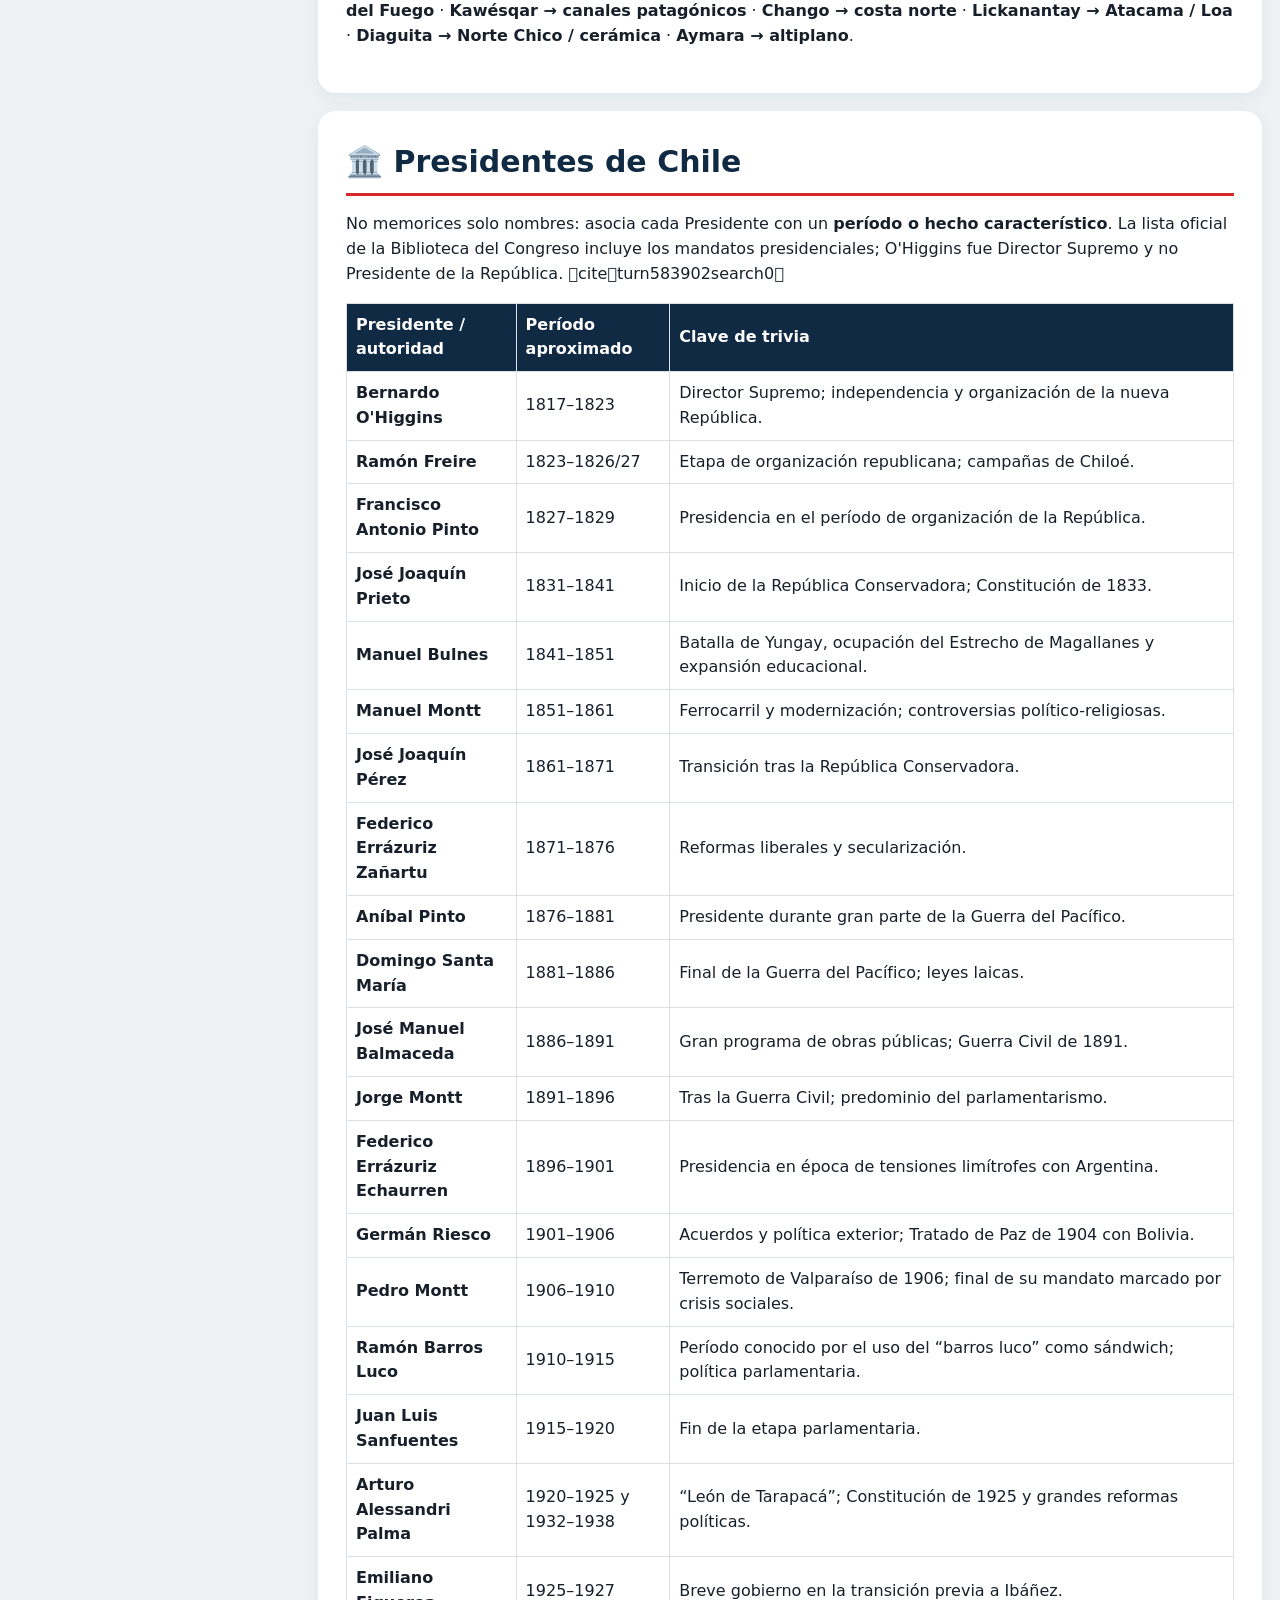
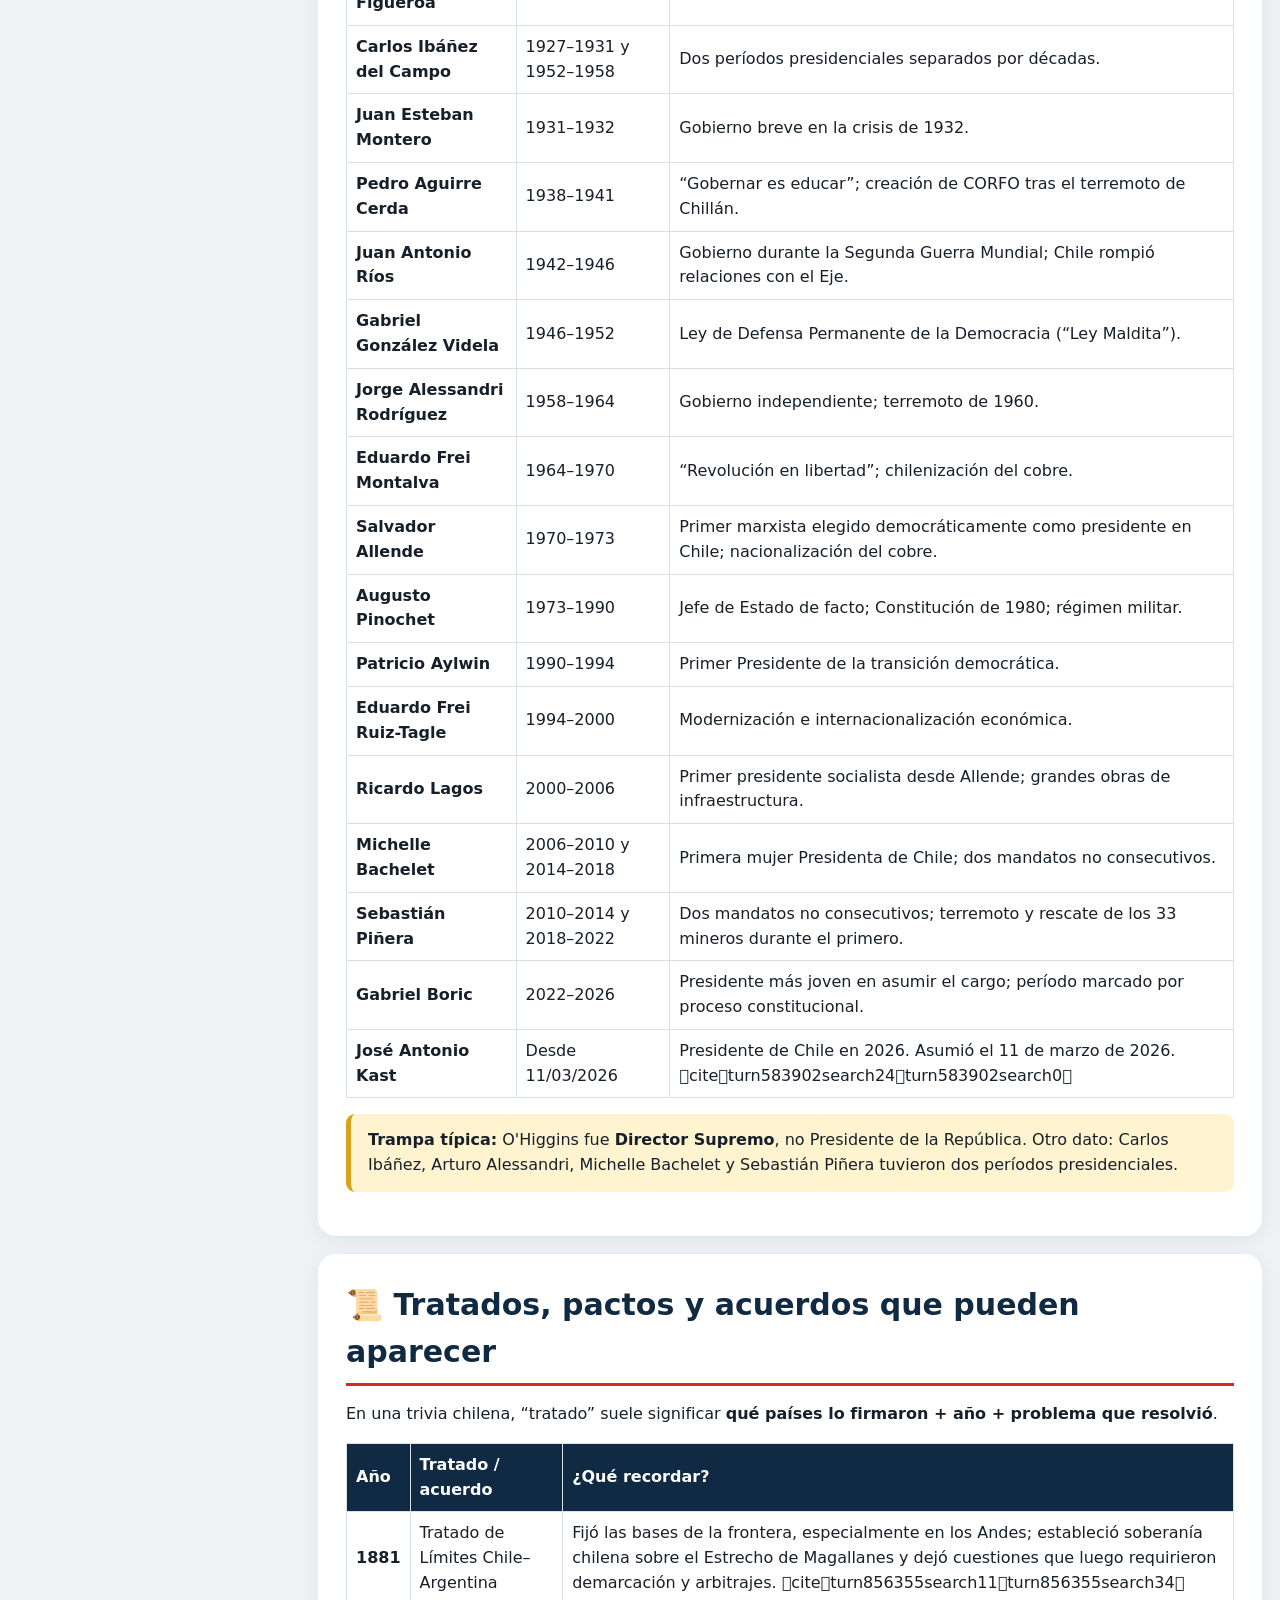
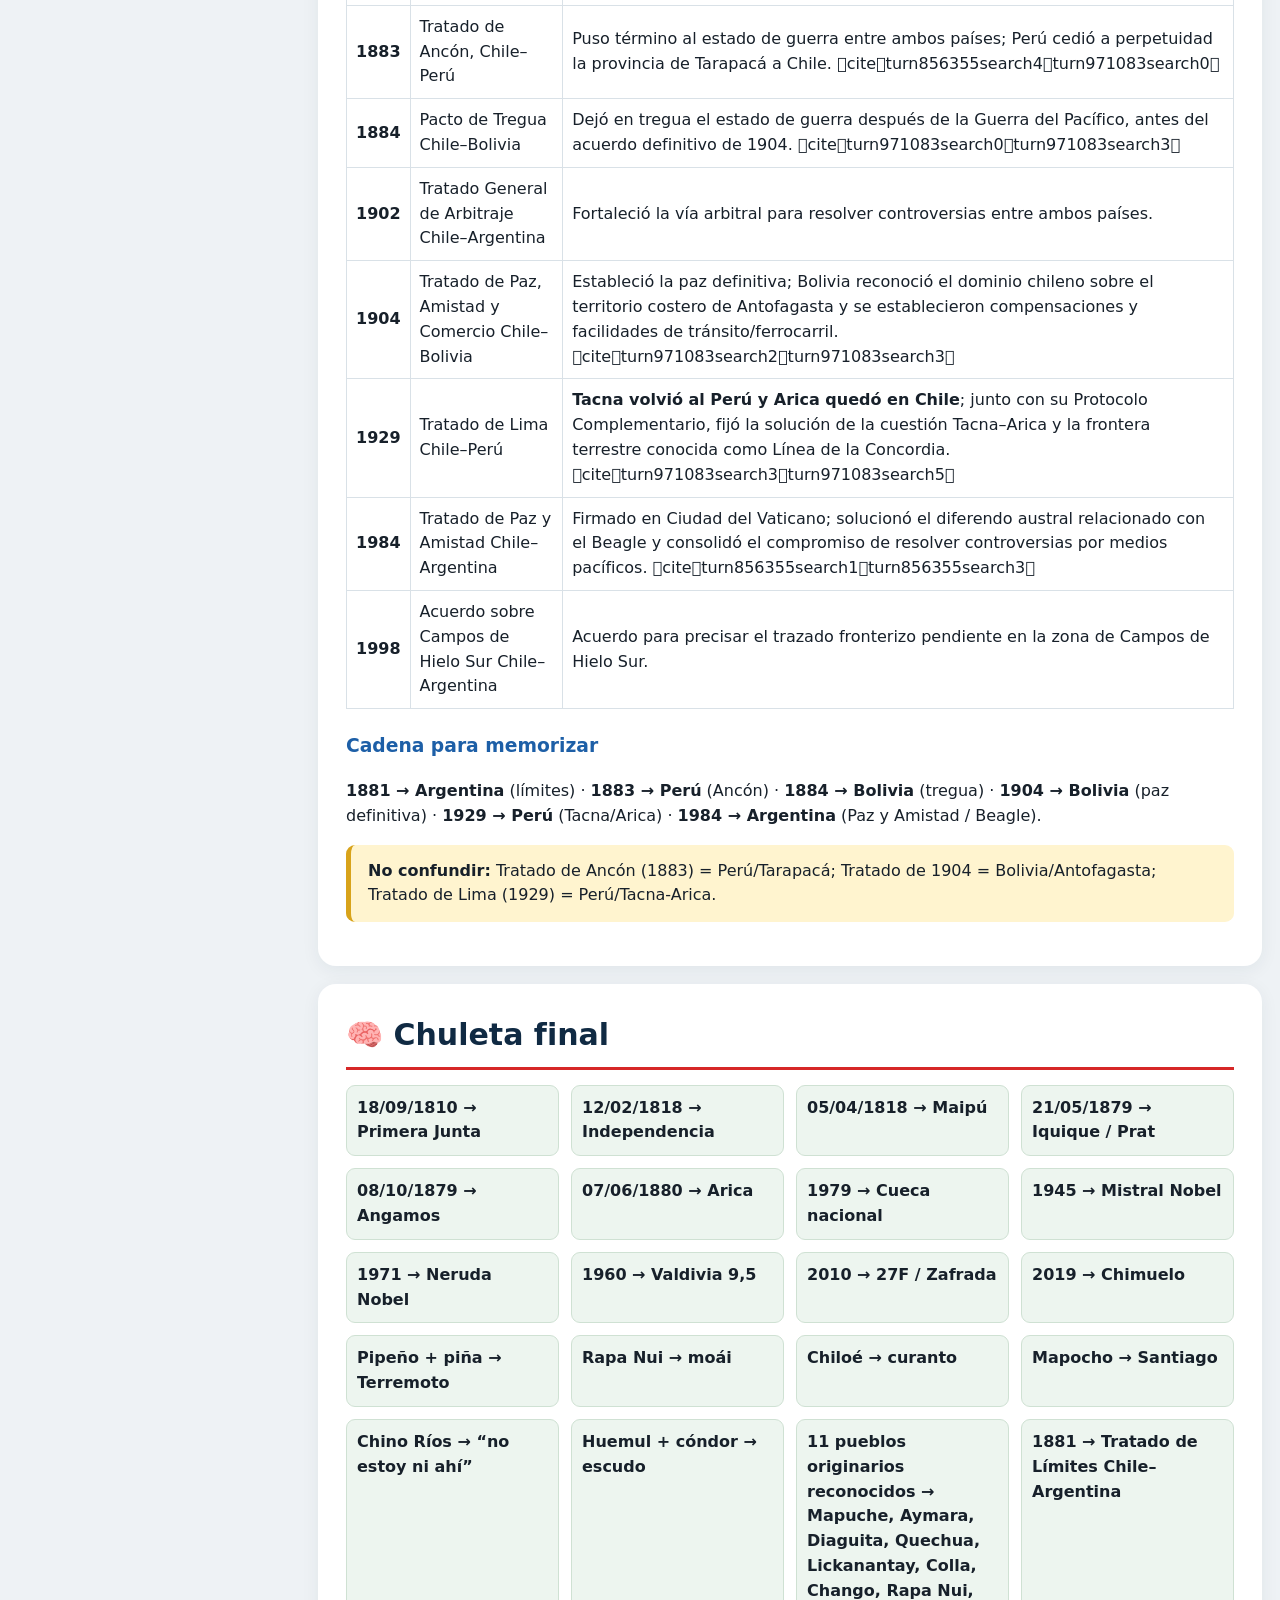
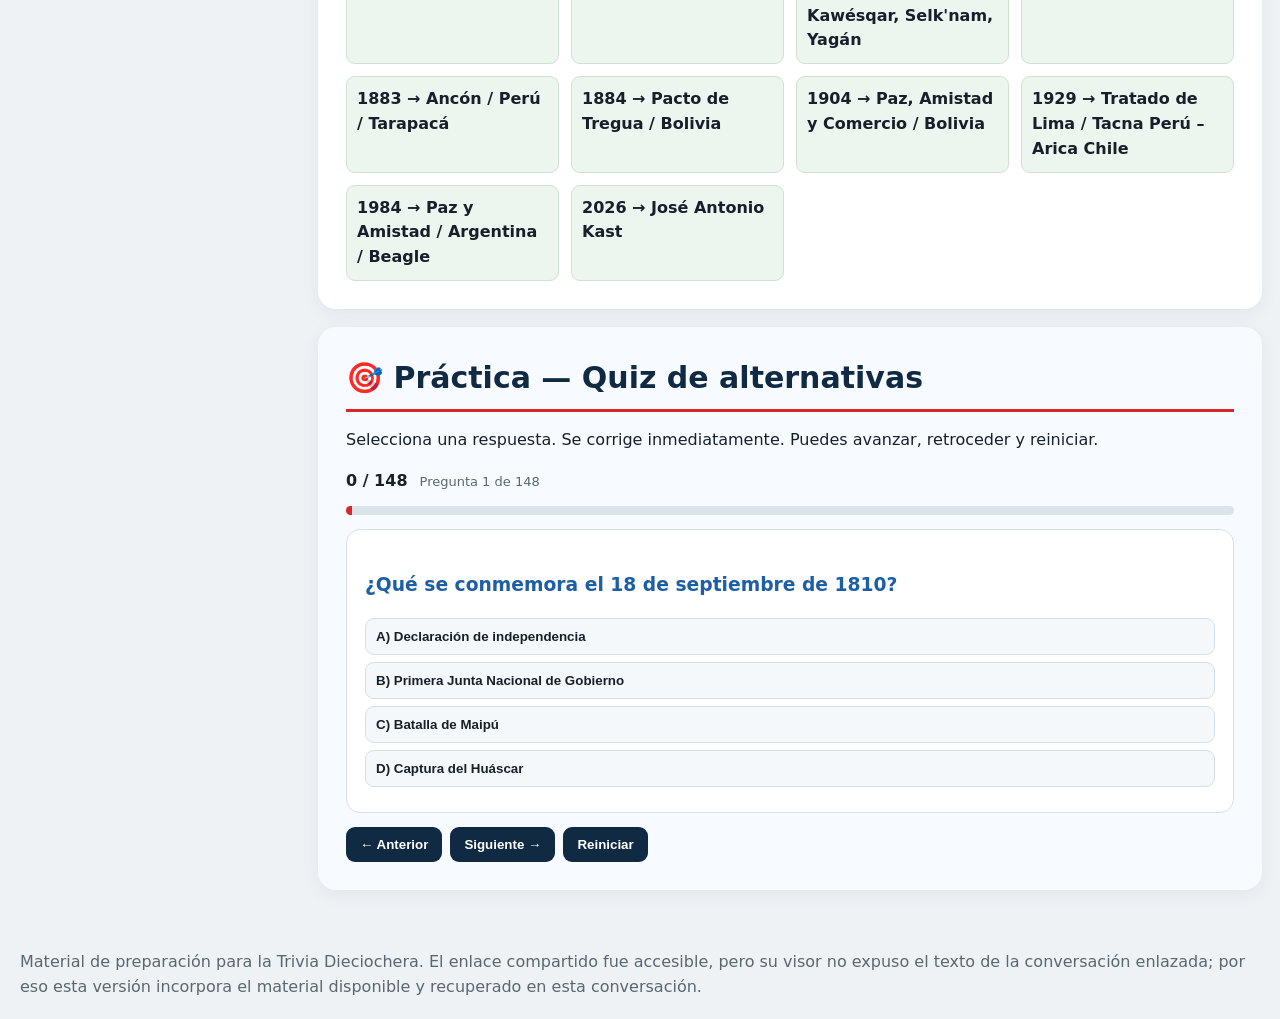
==== commit 0a988d2b: "Update index.html" ====
--- a/index.html
+++ b/index.html
@@ -1 +1,114 @@
-<!doctype html><html lang="es"><head><meta charset="utf-8"><meta name="viewport" content="width=device-width,initial-scale=1"><title>Trivia Dieciochera 2026 — Guía completa + Quiz</title><style>*{box-sizing:border-box}body{margin:0;font-family:Inter,system-ui,-apple-system,BlinkMacSystemFont,"Segoe UI",sans-serif;background:#eef2f5;color:#17202a;line-height:1.55}header{position:sticky;top:0;z-index:10;background:#102a43;color:#fff;box-shadow:0 2px 12px #0002}.nav{max-width:1450px;margin:auto;padding:11px 18px;display:flex;gap:10px;align-items:center}.brand{font-weight:900}.nav input{flex:1;padding:10px 15px;border:1px solid #ffffff33;background:#ffffff12;color:white;border-radius:999px}.nav button{padding:9px 13px;border:0;border-radius:9px;font-weight:800}.wrap{max-width:1450px;margin:auto;padding:22px 18px}.hero{background:linear-gradient(120deg,#102a43,#1d5fa7);color:#fff;border-radius:24px;padding:42px}.hero h1{font-size:clamp(36px,6vw,70px);line-height:.98;margin:0 0 14px}.hero p{font-size:18px;max-width:900px}.cards,.memory{display:grid;grid-template-columns:repeat(auto-fit,minmax(210px,1fr));gap:12px}.cards>div{background:#fff;border:1px solid #d8e0e7;border-radius:14px;padding:15px}.hero .cards>div{background:#ffffff12;border-color:#ffffff22}.layout{display:grid;grid-template-columns:280px 1fr;gap:20px;margin-top:20px}.side{position:sticky;top:75px;align-self:start;max-height:calc(100vh - 90px);overflow:auto;background:#fff;border-radius:16px;padding:13px;box-shadow:0 4px 18px #102a4310}.side a{display:block;text-decoration:none;color:#102a43;padding:7px 9px;border-radius:8px;font-size:13px}.side a:hover{background:#edf4fa}section{background:#fff;border-radius:18px;padding:28px;margin-bottom:18px;box-shadow:0 4px 18px #102a4310;scroll-margin-top:75px}h2{color:#102a43;font-size:30px;border-bottom:3px solid #d62828;padding-bottom:8px;margin:0 0 15px}h3{color:#1d5fa7;margin-top:22px}.callout{background:#fff4cf;border-left:5px solid #d8a31a;padding:14px 17px;border-radius:9px;margin:16px 0}table{width:100%;border-collapse:collapse;margin:14px 0}th,td{padding:9px;border:1px solid #d9e1e7;text-align:left}th{background:#102a43;color:#fff}.memory span{background:#edf5ef;border:1px solid #cfe1d3;border-radius:9px;padding:10px;font-weight:700}.quiz{background:#f7fbff}.quizbar{display:flex;gap:12px;align-items:center;flex-wrap:wrap}.progress{height:9px;background:#dbe4eb;border-radius:99px;overflow:hidden;margin:12px 0}.progress div{height:100%;width:0;background:#d62828}.question{background:#fff;border:1px solid #d7e0e7;border-radius:14px;padding:18px;margin:14px 0}.option{display:block;width:100%;text-align:left;border:1px solid #d7e0e7;background:#f5f8fa;color:#17202a;border-radius:9px;padding:10px;margin:7px 0;cursor:pointer;font-weight:700}.option.correct{background:#dff2e3;border-color:#61a56b}.option.wrong{background:#fde1e1;border-color:#d66}.controls{display:flex;gap:8px;flex-wrap:wrap}.controls button,.reset{border:0;border-radius:9px;padding:10px 14px;background:#102a43;color:#fff;font-weight:800;cursor:pointer}.reset{background:#d62828}.small{color:#5b6770;font-size:13px}@media(max-width:900px){.layout{grid-template-columns:1fr}.side{position:relative;top:auto;max-height:none}.nav{flex-wrap:wrap}.nav input{order:3;flex-basis:100%}}@media print{header,.side,#quizControls{display:none!important}body{background:#fff}.layout{display:block}section{box-shadow:none;break-inside:avoid}}</style></head><body><header><div class="nav"><div class="brand">🇨🇱 TRIVIA DIECIOCHERA 2026</div><input id="search" placeholder="Buscar en toda la página…"><button onclick="window.print()">Imprimir / PDF</button></div></header><div class="wrap"><div class="hero"><h1>Trivia Dieciochera 2026</h1><p>Guía completa de estudio + quiz interactivo. Una sola página para estudiar todo el contenido trabajado en la preparación.</p><div class="cards"><div><b>📚 Contenido</b><br>24 temas.</div><div><b>🎯 Práctica</b><br>126 preguntas con alternativas.</div><div><b>🔎 Buscador</b><br>Encuentra cualquier concepto.</div><div><b>📱 Responsive</b><br>Funciona en computador y celular.</div></div></div><div class="layout"><aside class="side"><b>ÍNDICE</b><a href="#s0">🇨🇱 Portada</a><a href="#s1">🎯 Estrategia de estudio</a><a href="#s2">📜 Historia e Independencia</a><a href="#s3">🚩 Símbolos nacionales</a><a href="#s4">💃 Cueca y Fiestas Patrias</a><a href="#s5">🍴 Gastronomía y bebidas</a><a href="#s6">🪁 Juegos, huasos y rodeo</a><a href="#s7">🗺️ Geografía y regiones</a><a href="#s8">🌺 Rapa Nui, Chiloé y pueblos originarios</a><a href="#s9">🏛️ Patrimonio</a><a href="#s10">⚔️ Guerra del Pacífico</a><a href="#s11">📚 Literatura</a><a href="#s12">🎵 Música</a><a href="#s13">📺 TV y cultura pop</a><a href="#s14">😂 Virales y memes chilenos</a><a href="#s15">🗣️ Modismos</a><a href="#s16">🏙️ Santiago</a><a href="#s17">🍷 Vino</a><a href="#s18">🔭 Astronomía</a><a href="#s19">🌎 Terremotos</a><a href="#s20">⚽ Deportes</a><a href="#s21">🦌 Animales</a><a href="#s22">📅 Actualidad 2026</a><a href="#s23">🧠 Chuleta final</a><hr><a href="#quiz"><b>🎯 QUIZ</b></a></aside><main><section id="s0"><h2>🇨🇱 Portada</h2><p class="lead">Guía interactiva completa para la Trivia Dieciochera 2026. Reúne el material de estudio trabajado: historia, símbolos, cueca, gastronomía, geografía, Guerra del Pacífico, literatura, música, patrimonio, cultura pop, virales, modismos, Santiago, vino, astronomía, terremotos, deportes y actualidad 2026.</p><div class="cards"><div><b>📚 Estudio</b><br>Todo el contenido en una sola página.</div><div><b>🎯 Práctica</b><br>Quiz de alternativas con corrección inmediata.</div><div><b>🔎 Búsqueda</b><br>Busca cualquier dato dentro de la guía.</div><div><b>🇨🇱 Evento</b><br>14 de septiembre de 2026 · 19:30.</div></div></section><section id="s1"><h2>🎯 Estrategia de estudio</h2><ol><li>Identifica la categoría: historia, comida, música, geografía, deporte o cultura pop.</li><li>Busca el par: nombre + lugar, fecha + evento, canción + artista.</li><li>Usa las fechas: 1810/1818 = Independencia; 1879 = Guerra del Pacífico; 2010 = 27F.</li><li>Memoriza cadenas: <b>Prat → Esmeralda → Iquique</b>; <b>Mistral → Lucila Godoy → Nobel 1945</b>.</li><li>No sobrepienses las preguntas de cultura popular.</li></ol><div class="callout"><b>Chuleta:</b> 18/09/1810 Primera Junta · 12/02/1818 Independencia · 05/04/1818 Maipú · 21/05/1879 Iquique · 08/10/1879 Angamos · 07/06/1880 Arica.</div></section><section id="s2"><h2>📜 Historia e Independencia</h2><h3>18 de septiembre de 1810</h3><p>Conmemora la <b>Primera Junta Nacional de Gobierno</b>, no la declaración formal de independencia. La independencia fue proclamada/jurada el <b>12 de febrero de 1818</b>. Maipú, el 5 de abril de 1818, fue decisiva militarmente.</p><h3>Línea de tiempo</h3><table><tr><th>Año</th><th>Clave</th></tr><tr><td>1808</td><td>Crisis de la monarquía española.</td></tr><tr><td>1810</td><td>Primera Junta.</td></tr><tr><td>1812</td><td>Aurora de Chile / Camilo Henríquez.</td></tr><tr><td>1814</td><td>Reconquista.</td></tr><tr><td>1817</td><td>Chacabuco.</td></tr><tr><td>1818</td><td>Independencia y Maipú.</td></tr><tr><td>1823</td><td>Abdicación de O'Higgins.</td></tr><tr><td>1826</td><td>Tratado de Tantauco / incorporación de Chiloé.</td></tr></table><p><b>O'Higgins:</b> nació en Chillán Viejo en 1778, hijo de Ambrosio O'Higgins, colaboró con San Martín, fue Director Supremo y abdicó en 1823. <b>Carrera</b>, <b>Manuel Rodríguez</b>, <b>San Martín</b> y <b>Camilo Henríquez</b> son otros nombres esenciales.</p></section><section id="s3"><h2>🚩 Símbolos nacionales</h2><p><b>Bandera:</b> azul, blanco y rojo, con estrella blanca en el cantón azul. No confundir con las banderas de la Patria Vieja y Transición.</p><p><b>Escudo:</b> huemul + cóndor; lema <b>“Por la razón o la fuerza”</b>; escudo actual adoptado en 1834.</p><p><b>Himno:</b> música atribuida a <b>Ramón Carnicer</b>; letra vigente de <b>Eusebio Lillo</b>; texto original asociado a <b>Bernardo de Vera y Pintado</b>.</p></section><section id="s4"><h2>💃 Cueca y Fiestas Patrias</h2><p>La <b>cueca</b> es el baile nacional de Chile. Fue reconocida oficialmente como tal por Decreto N.º 23, publicado el 18 de septiembre de 1979. Se relaciona históricamente con la zamacueca.</p><p>Elementos: pareja frente a frente, pañuelo, vueltas, desplazamientos circulares, zapateo y escobillado. Variantes: central, nortina, chilota, brava/chora y urbanas.</p><p>Cuecas que pueden aparecer: <b>La Consentida, El Guatón Loyola, La Rosa con el Clavel</b>.</p><p>Las <b>fondas, ramadas y chinganas</b> reúnen música, baile, comida y juegos. La cumbia también es habitual durante las celebraciones.</p></section><section id="s5"><h2>🍴 Gastronomía y bebidas</h2><div class="cards"><div><b>Empanada de pino</b><br>Masa + pino; carne, cebolla y condimentos; huevo y aceituna según receta.</div><div><b>Anticucho</b><br>Trozo de carne y otros ingredientes ensartados y asados.</div><div><b>Choripán</b><br>Chorizo en pan, frecuentemente con pebre.</div><div><b>Pebre</b><br>Preparación fresca con tomate/cebolla/cilantro/ají según versión.</div><div><b>Pastel de choclo</b><br>Choclo molido sobre relleno que suele incluir pino.</div><div><b>Humitas</b><br>Masa de choclo cocida en hojas.</div><div><b>Cazuela</b><br>Caldo con carne y verduras.</div><div><b>Caldillo de congrio</b><br>Preparación de pescado asociada a Neruda.</div><div><b>Curanto</b><br>Preparación tradicional de Chiloé con piedras calientes y cocción en tierra.</div><div><b>Milcao</b><br>Preparación chilota basada en papa.</div></div><p><b>Terremoto = pipeño + helado de piña.</b> <b>Chicha</b> = bebida fermentada tradicional. <b>Mote con huesillos</b> = trigo mote + huesillos + almíbar/agua azucarada.</p></section><section id="s6"><h2>🪁 Juegos, huasos y rodeo</h2><p><b>Volantín:</b> cometa tradicional muy asociada a septiembre. <b>Trompo:</b> gira con cuerda. <b>Emboque:</b> juego de precisión. <b>Rayuela/tejo:</b> lanzamiento tradicional.</p><p><b>Huaso:</b> figura cultural rural, especialmente de la zona central; caballo, manta, chupalla, botas, espuelas.</p><p><b>Rodeo chileno:</b> pareja de jinetes intenta detener un novillo en una <b>atajada</b> dentro de una <b>medialuna</b>.</p></section><section id="s7"><h2>🗺️ Geografía y regiones</h2><p>Chile limita al oeste con el <b>Pacífico</b> y al este con los Andes. Norte Grande: Atacama, altiplano, minería. Norte Chico: valles transversales. Zona Central: Santiago, Valparaíso, agricultura y gran concentración de población. Zona Sur: lluvias, bosques, lagos y volcanes. Austral: Patagonia, fiordos, canales y glaciares.</p><p><b>16 regiones:</b> Arica y Parinacota, Tarapacá, Antofagasta, Atacama, Coquimbo, Valparaíso, Metropolitana, O'Higgins, Maule, Ñuble, Biobío, La Araucanía, Los Ríos, Los Lagos, Aysén, Magallanes y de la Antártica Chilena.</p><p><b>Asociaciones:</b> Chiloé → Los Lagos; Rapa Nui → Valparaíso; Mapocho → Santiago; Loa → norte; Bío Bío → centro-sur; Maipo → RM.</p><p>Censo 2024: <b>18.480.432 personas censadas</b>; RM cerca del 40%.</p></section><section id="s8"><h2>🌺 Rapa Nui, Chiloé y pueblos originarios</h2><p><b>Rapa Nui:</b> moái, cultura polinésica, Hanga Roa, Región de Valparaíso.</p><p><b>Chiloé:</b> archipiélago, Castro, palafitos, mitología, curanto, milcao e iglesias de madera.</p><p><b>Pueblos:</b> Aymara → altiplano norte; Lickanantay/Atacameño → Atacama interior; Diaguita → Norte Chico; Mapuche → centro-sur; Rapa Nui → isla; Kawésqar/Yagán → extremo austral. También Quechua, Colla y Chango.</p></section><section id="s9"><h2>🏛️ Patrimonio</h2><p>Sitios UNESCO que conviene reconocer: <b>Parque Nacional Rapa Nui, Iglesias de Chiloé, Valparaíso, Humberstone y Santa Laura, Sewell, cultura Chinchorro y Qhapaq Ñan</b>.</p><p><b>Sewell:</b> campamento minero asociado a El Teniente. <b>Iglesias de Chiloé:</b> arquitectura de madera con fusión de tradiciones europeas e indígenas.</p></section><section id="s10"><h2>⚔️ Guerra del Pacífico</h2><p>Conflicto de <b>1879–1884</b> entre Chile y la alianza de Perú y Bolivia. Antecedentes: disputas territoriales y económicas ligadas al desierto y salitre.</p><table><tr><th>Fecha</th><th>Asociación</th></tr><tr><td>21/05/1879</td><td>Iquique + Punta Gruesa.</td></tr><tr><td>08/10/1879</td><td>Angamos: captura del Huáscar; muere Miguel Grau.</td></tr><tr><td>07/06/1880</td><td>Toma del Morro de Arica.</td></tr><tr><td>1881</td><td>Chorrillos, Miraflores y ocupación de Lima.</td></tr><tr><td>1884</td><td>Cierre del conflicto.</td></tr></table><p><b>Iquique:</b> Arturo Prat → Esmeralda → Huáscar → Miguel Grau. <b>Punta Gruesa:</b> Carlos Condell → Covadonga → Independencia.</p></section><section id="s11"><h2>📚 Literatura</h2><p><b>Gabriela Mistral</b> = Lucila Godoy Alcayaga, Nobel 1945. <b>Pablo Neruda</b> = Nobel 1971. Otros nombres: Isabel Allende, Vicente Huidobro (creacionismo), Nicanor Parra (antipoesía), Roberto Bolaño.</p></section><section id="s12"><h2>🎵 Música</h2><p><b>Violeta Parra</b> → “Gracias a la vida”. <b>Víctor Jara</b> → Nueva Canción Chilena. <b>Margot Loyola</b> → folclor. <b>Quilapayún / Inti-Illimani</b> → Nueva Canción. <b>Los Jaivas</b> → rock + raíces latinoamericanas. <b>Los Prisioneros</b> → rock y crítica social. <b>Los Tres</b> → rock + cueca. También La Ley y Mon Laferte.</p></section><section id="s13"><h2>📺 TV y cultura pop</h2><p><b>Los Venegas</b> → sitcom. <b>Mekano</b> → cultura juvenil 2000s. <b>Morandé con Compañía</b> → humor popular. <b>Felipe Avello</b> → humor absurdo/improvisación. Reality shows, YouTube, TikTok y memes son parte de la memoria cultural contemporánea.</p></section><section id="s14"><h2>😂 Virales y memes chilenos</h2><ul><li><b>El Zafrada:</b> Víctor Díaz · Iloca · 27F 2010 · “frazada”.</li><li><b>Chimuelo:</b> Renato · catita · perro · funeral · 2019.</li><li><b>El Tarro:</b> Miguel Eduardo González · Talca · bicicleta · caída · 2014.</li><li><b>Instinto de madre leona:</b> Marcela Villarroel · perro · niño.</li><li><b>Las Calilas y las Mojo Jojo:</b> María Elena Garay · San Felipe · viral 2014; contexto real relacionado con el asesinato de su marido.</li><li><b>Adiós tía Paty, adiós tía Lela:</b> Jacqueline Carriel.</li><li><b>Me pasé po:</b> micro 712 / Transantiago · TVN.</li><li><b>Un manjars:</b> pronunciación memorable de “manjar”.</li><li><b>Sácala de ahí que se está quemando</b>, <b>la vieja roba choclo</b>, <b>Mira pa delante</b>, <b>Tuvo weno el cumpleaño</b>, <b>Engañao pa Chillán</b>, <b>El chuña</b>, <b>Papá bájame</b>, <b>Niño Poeta</b> y <b>Nancy sé digna</b>.</li></ul><p><b>“No estoy ni ahí”</b> → asociación cultural con Marcelo “Chino” Ríos; el origen exacto de la frase se ha discutido.</p></section><section id="s15"><h2>🗣️ Modismos</h2><p><b>Po</b> → partícula característica. <b>Al tiro</b> → inmediatamente. <b>Filo</b> → no importa. <b>Pololo/a</b> → pareja. <b>Guagua</b> → bebé. <b>Copete</b> → alcohol. <b>Cachái</b> → ¿entiendes? <b>Estar pato</b> → no tener dinero. <b>Cuático</b> → intenso/impresionante. <b>Fome</b> → aburrido.</p></section><section id="s16"><h2>🏙️ Santiago</h2><p>Santiago es la capital y está en la Región Metropolitana. El <b>Mapocho</b> atraviesa la ciudad. Lugares: <b>La Moneda, Plaza de Armas, Cerro San Cristóbal, Cerro Santa Lucía, Mercado Central, Parque O'Higgins, Bellavista</b>. Transporte: Metro y Red Movilidad.</p></section><section id="s17"><h2>🍷 Vino</h2><p>Valles: <b>Maipo, Colchagua, Curicó, Casablanca, Aconcagua</b>. Cepas: <b>Cabernet Sauvignon, Carmenère, Sauvignon Blanc, Chardonnay</b>. Carmenère está particularmente asociada a Chile.</p></section><section id="s18"><h2>🔭 Astronomía</h2><p>El norte, especialmente Atacama, tiene condiciones excepcionales por sequedad, altura, noches despejadas y baja contaminación lumínica. Asociaciones: <b>Atacama → ALMA → Paranal → La Silla → observatorios</b>.</p></section><section id="s19"><h2>🌎 Terremotos</h2><p>La placa de Nazca subduce bajo la Sudamericana. <b>Valdivia 1960:</b> Mw 9,5, mayor magnitud instrumental registrada. <b>Maule 2010:</b> Mw 8,8, 27 de febrero.</p></section><section id="s20"><h2>⚽ Deportes</h2><p><b>La Roja</b> = selección de fútbol. Clubes: Colo-Colo, Universidad de Chile, Universidad Católica. Chile ganó Copa América 2015 y 2016. <b>Marcelo Ríos</b> llegó al N.º 1. <b>Massú y González</b> ganaron oros olímpicos en Atenas 2004. También rodeo, hockey césped y montañismo.</p></section><section id="s21"><h2>🦌 Animales</h2><p><b>Huemul + cóndor</b> → escudo. Otros: pudú, guanaco, chinchilla y zorro culpeo.</p></section><section id="s22"><h2>📅 Actualidad 2026</h2><p>En 2026, <b>18 de septiembre cae viernes</b> y <b>19 sábado</b>; ambos son feriados. El proyecto para hacer feriado el <b>17 de septiembre</b> no alcanzó a completar su tramitación a tiempo. No asumas que el 17 es feriado.</p><p>Celebración: fondas/ramadas, cueca, volantines, juegos tradicionales, empanadas, asados y otras tradiciones.</p></section><section id="s23"><h2>🧠 Chuleta final</h2><div class="memory"><span>18/09/1810 → Primera Junta</span><span>12/02/1818 → Independencia</span><span>05/04/1818 → Maipú</span><span>21/05/1879 → Iquique / Prat</span><span>08/10/1879 → Angamos</span><span>07/06/1880 → Arica</span><span>1979 → Cueca nacional</span><span>1945 → Mistral Nobel</span><span>1971 → Neruda Nobel</span><span>1960 → Valdivia 9,5</span><span>2010 → 27F / Zafrada</span><span>2019 → Chimuelo</span><span>Pipeño + piña → Terremoto</span><span>Rapa Nui → moái</span><span>Chiloé → curanto</span><span>Mapocho → Santiago</span><span>Chino Ríos → “no estoy ni ahí”</span><span>Huemul + cóndor → escudo</span></div></section><section id="quiz" class="quiz"><h2>🎯 Práctica — Quiz de alternativas</h2><p>Selecciona una respuesta. Se corrige inmediatamente. Puedes avanzar, retroceder y reiniciar.</p><div class="quizbar"><b id="score">0</b><span class="small" id="status"></span></div><div class="progress"><div id="bar"></div></div><div id="qa"></div><div class="controls" id="quizControls"><button onclick="prev()">← Anterior</button><button onclick="next()">Siguiente →</button><button class="reset" onclick="restart()">Reiniciar</button></div></section></main></div></div><footer style="max-width:1450px;margin:auto;padding:20px;color:#5b6770">Material de preparación para la Trivia Dieciochera. El enlace compartido fue accesible, pero su visor no expuso el texto de la conversación enlazada; por eso esta versión incorpora el material disponible y recuperado en esta conversación.</footer><script>const D=[{"q": "¿Qué se conmemora el 18 de septiembre de 1810?", "o": ["Declaración de independencia", "Primera Junta Nacional de Gobierno", "Batalla de Maipú", "Captura del Huáscar"], "a": 1}, {"q": "¿En qué fecha se proclamó/juró la independencia?", "o": ["18/09/1810", "21/05/1879", "12/02/1818", "05/04/1818"], "a": 2}, {"q": "¿Cuál es el baile nacional?", "o": ["Cueca", "Zamacueca", "Huayno", "Tonada"], "a": 0}, {"q": "¿Qué animales aparecen en el escudo?", "o": ["Cóndor y puma", "Huemul y cóndor", "Huemul y guanaco", "Águila y huemul"], "a": 1}, {"q": "¿Qué océano limita con Chile al oeste?", "o": ["Atlántico", "Índico", "Pacífico", "Ártico"], "a": 2}, {"q": "¿Qué ocurrió el 21 de mayo de 1879?", "o": ["Maipú", "Iquique", "Arica", "Angamos"], "a": 1}, {"q": "¿Qué nave comandaba Arturo Prat?", "o": ["Huáscar", "Covadonga", "Esmeralda", "Independencia"], "a": 2}, {"q": "¿Quién comandaba el Huáscar en Iquique?", "o": ["Miguel Grau", "Carlos Condell", "Arturo Prat", "O’Higgins"], "a": 0}, {"q": "¿Qué ocurrió en Angamos?", "o": ["Se hundió la Esmeralda", "Se capturó el Huáscar", "Se tomó Lima", "Se proclamó la independencia"], "a": 1}, {"q": "¿Cuál era el nombre real de Gabriela Mistral?", "o": ["Lucila Godoy Alcayaga", "Elena Caffarena", "Rosa Godoy", "Gabriela Parra"], "a": 0}, {"q": "¿En qué año ganó Mistral el Nobel?", "o": ["1938", "1945", "1952", "1971"], "a": 1}, {"q": "¿En qué año ganó Neruda el Nobel?", "o": ["1945", "1958", "1971", "1988"], "a": 2}, {"q": "¿Quién está asociada a “Gracias a la vida”?", "o": ["Violeta Parra", "Mistral", "Margot Loyola", "Mon Laferte"], "a": 0}, {"q": "¿Cuántas regiones tiene Chile?", "o": ["13", "15", "16", "17"], "a": 2}, {"q": "¿A qué región pertenece Chiloé?", "o": ["Los Ríos", "Los Lagos", "Aysén", "Araucanía"], "a": 1}, {"q": "¿Qué río atraviesa Santiago?", "o": ["Bío Bío", "Maipo", "Mapocho", "Loa"], "a": 2}, {"q": "¿Qué es un terremoto?", "o": ["Una bebida", "Un juego", "Pipeño + helado de piña", "Un baile"], "a": 2}, {"q": "¿Qué se asocia con Rapa Nui?", "o": ["Palafitos", "Moái", "Curanto", "Salitreras"], "a": 1}, {"q": "¿Qué viral se asocia a Víctor Díaz?", "o": ["Chimuelo", "El Tarro", "El Zafrada", "Niño Poeta"], "a": 2}, {"q": "¿Qué viral se asocia a Renato?", "o": ["Chimuelo", "Zafrada", "Las Calilas", "El Tarro"], "a": 0}, {"q": "¿Qué juego gira con cuerda?", "o": ["Emboque", "Trompo", "Rayuela", "Volantín"], "a": 1}, {"q": "¿Qué juego se asocia al cielo de septiembre?", "o": ["Trompo", "Rayuela", "Volantín", "Emboque"], "a": 2}, {"q": "¿Qué preparación es especialmente chilota?", "o": ["Curanto", "Empanada", "Choripán", "Cazuela"], "a": 0}, {"q": "¿Qué es una humita?", "o": ["Postre de trigo", "Masa de choclo cocida en hojas", "Carne", "Bebida"], "a": 1}, {"q": "¿Qué cepa está especialmente asociada a Chile?", "o": ["Carmenère", "Malbec", "Tempranillo", "Riesling"], "a": 0}, {"q": "¿Qué zona es famosa por observatorios?", "o": ["Patagonia", "Atacama", "Chiloé", "Maule"], "a": 1}, {"q": "¿Cuál fue el terremoto de mayor magnitud instrumental registrada?", "o": ["Maule 2010", "Valdivia 1960", "Chillán 1939", "Algarrobo 1985"], "a": 1}, {"q": "¿Qué magnitud tuvo Valdivia 1960?", "o": ["8,0", "8,8", "9,5", "10,2"], "a": 2}, {"q": "¿Qué significa “al tiro”?", "o": ["Mañana", "Inmediatamente", "Nunca", "Despacio"], "a": 1}, {"q": "¿Qué significa “guagua”?", "o": ["Bebé", "Casa", "Dinero", "Amigo"], "a": 0}, {"q": "¿Quién llegó al N.º 1 del tenis mundial?", "o": ["Fernando González", "Nicolás Massú", "Marcelo Ríos", "Alexis Sánchez"], "a": 2}, {"q": "¿Qué club es uno de los grandes del fútbol chileno?", "o": ["Colo-Colo", "Boca", "Peñarol", "River"], "a": 0}, {"q": "¿Qué es la medialuna?", "o": ["Recinto del rodeo", "Empanada", "Observatorio", "Cueca"], "a": 0}, {"q": "¿Cuál es la capital de Los Lagos?", "o": ["Castro", "Puerto Montt", "Valdivia", "Osorno"], "a": 1}, {"q": "¿Cuál es la capital de Magallanes?", "o": ["Coyhaique", "Puerto Natales", "Punta Arenas", "Ancud"], "a": 2}, {"q": "¿A qué región pertenece Rapa Nui?", "o": ["Coquimbo", "Valparaíso", "Los Lagos", "Biobío"], "a": 1}, {"q": "¿Qué animal es un pequeño ciervo nativo?", "o": ["Pudú", "Cóndor", "Guanaco", "Huemul"], "a": 0}, {"q": "¿Qué grupo mezcla rock y raíces latinoamericanas?", "o": ["Los Jaivas", "Los Prisioneros", "Chancho en Piedra", "Lucybell"], "a": 0}, {"q": "¿Qué grupo se asocia a crítica social?", "o": ["Los Prisioneros", "Los Jaivas", "Huasos Quincheros", "Los Tres"], "a": 0}, {"q": "¿Qué grupo se asocia a rock y cueca?", "o": ["Los Tres", "Inti-Illimani", "Quilapayún", "La Ley"], "a": 0}, {"q": "¿Cuál es el lema del escudo?", "o": ["Orden y progreso", "Por la razón o la fuerza", "Libertad o muerte", "Chile unido"], "a": 1}, {"q": "¿Quién compuso la música del himno?", "o": ["Ramón Carnicer", "Eusebio Lillo", "Violeta Parra", "Claudio Arrau"], "a": 0}, {"q": "¿Quién escribió la letra vigente del himno?", "o": ["Carnicer", "Eusebio Lillo", "Camilo Henríquez", "Neruda"], "a": 1}, {"q": "¿Qué es el mote con huesillos?", "o": ["Trigo mote + huesillos", "Curanto", "Milcao", "Pebre"], "a": 0}, {"q": "¿Qué sitio patrimonial se asocia a El Teniente?", "o": ["Sewell", "Humberstone", "Valparaíso", "Rapa Nui"], "a": 0}, {"q": "¿Qué ciudad es famosa por palafitos?", "o": ["Castro", "Arica", "Talca", "La Serena"], "a": 0}, {"q": "¿Qué pueblo se asocia a Rapa Nui?", "o": ["Rapa Nui", "Mapuche", "Aymara", "Yagán"], "a": 0}, {"q": "¿Qué pueblo se asocia al altiplano norte?", "o": ["Aymara", "Rapa Nui", "Kawésqar", "Mapuche"], "a": 0}, {"q": "¿Qué pueblo se asocia al centro-sur?", "o": ["Mapuche", "Yagán", "Aymara", "Chango"], "a": 0}, {"q": "¿Qué pueblo se asocia al extremo austral?", "o": ["Yagán", "Diaguita", "Aymara", "Quechua"], "a": 0}, {"q": "¿Quién comandaba la Covadonga?", "o": ["Carlos Condell", "Miguel Grau", "Arturo Prat", "Blanco Encalada"], "a": 0}, {"q": "¿Qué nave fue capturada en Angamos?", "o": ["Independencia", "Huáscar", "Unión", "Manco Cápac"], "a": 1}, {"q": "¿Quién murió en Angamos?", "o": ["Prat", "Grau", "O’Higgins", "Condell"], "a": 1}, {"q": "¿Qué conflicto ocurrió entre 1879 y 1884?", "o": ["Guerra del Pacífico", "Guerra Civil", "Guerra de Arauco", "Independencia"], "a": 0}, {"q": "¿El 17 de septiembre de 2026 es feriado?", "o": ["No", "Sí, irrenunciable", "Sí, nacional", "Solo Santiago"], "a": 0}, {"q": "¿Qué días son feriados en Fiestas Patrias 2026?", "o": ["16 y 17", "17 y 18", "18 y 19", "19 y 20"], "a": 2}, {"q": "¿Qué región concentra cerca del 40% de la población censada?", "o": ["Biobío", "Metropolitana", "Valparaíso", "Maule"], "a": 1}, {"q": "¿Cuántas personas fueron censadas en 2024?", "o": ["15,2 millones", "18.480.432", "20,5 millones", "12 millones"], "a": 1}, {"q": "¿Qué palabra significa pareja?", "o": ["Guagua", "Pololo/a", "Copete", "Pato"], "a": 1}, {"q": "¿Qué significa “estar pato”?", "o": ["Tener dinero", "No tener dinero", "Estar cansado", "Estar enfermo"], "a": 1}, {"q": "¿Quién protagonizó “Las Calilas y las Mojo Jojo”?", "o": ["María Elena Garay", "Jacqueline Carriel", "Víctor Díaz", "Renato"], "a": 0}, {"q": "¿Quién protagonizó “Adiós tía Paty”?", "o": ["Jacqueline Carriel", "Marcela Villarroel", "María Elena Garay", "Violeta Parra"], "a": 0}, {"q": "¿Qué micro se asocia a “Me pasé po”?", "o": ["201", "210", "712", "405"], "a": 2}, {"q": "¿Qué niño protagonizó Chimuelo?", "o": ["Renato", "Víctor", "Miguel", "Niño Poeta"], "a": 0}, {"q": "¿Qué ave era Chimuelo?", "o": ["Catita/ave mascota", "Cóndor", "Huemul", "Gaviota"], "a": 0}, {"q": "¿Dónde fue entrevistado El Zafrada?", "o": ["Iloca", "Talca centro", "Arica", "Chiloé"], "a": 0}, {"q": "¿Qué terremoto originó el viral del Zafrada?", "o": ["1960", "1985", "2010", "2015"], "a": 2}, {"q": "¿Qué palabra quería decir “Zafrada”?", "o": ["Frazada", "Zapada", "Zanahoria", "Zafiro"], "a": 0}, {"q": "¿Qué ciudad se asocia a El Tarro?", "o": ["Talca", "Arica", "Punta Arenas", "Iquique"], "a": 0}, {"q": "¿Quién es la “madre leona”?", "o": ["Marcela Villarroel", "Víctor Díaz", "Renato", "Miguel González"], "a": 0}, {"q": "¿Qué significa “fome”?", "o": ["Muy bueno", "Aburrido", "Rápido", "Caro"], "a": 1}, {"q": "¿Qué bebida es una preparación fermentada tradicional?", "o": ["Chicha", "Terremoto", "Mote con huesillos", "Pebre"], "a": 0}, {"q": "¿Qué ingrediente es esencial en el pastel de choclo?", "o": ["Choclo", "Papa", "Arroz", "Pescado"], "a": 0}, {"q": "¿Qué región contiene Punta Arenas?", "o": ["Aysén", "Magallanes", "Los Lagos", "Biobío"], "a": 1}, {"q": "¿Qué región contiene Coyhaique?", "o": ["Aysén", "Los Ríos", "Los Lagos", "Magallanes"], "a": 0}, {"q": "¿Qué región contiene Temuco?", "o": ["Araucanía", "Los Ríos", "Ñuble", "Maule"], "a": 0}, {"q": "¿Qué región contiene Chillán?", "o": ["Ñuble", "Biobío", "Maule", "Araucanía"], "a": 0}, {"q": "¿Qué región contiene Rancagua?", "o": ["O'Higgins", "Maule", "Valparaíso", "Metropolitana"], "a": 0}, {"q": "¿Qué región contiene La Serena?", "o": ["Coquimbo", "Atacama", "Valparaíso", "O'Higgins"], "a": 0}, {"q": "¿Qué región contiene Iquique?", "o": ["Tarapacá", "Antofagasta", "Arica", "Atacama"], "a": 0}, {"q": "¿Qué región contiene Antofagasta?", "o": ["Antofagasta", "Atacama", "Tarapacá", "Coquimbo"], "a": 0}, {"q": "¿Qué región contiene Copiapó?", "o": ["Atacama", "Coquimbo", "Antofagasta", "Tarapacá"], "a": 0}, {"q": "¿Qué región contiene Valdivia?", "o": ["Los Ríos", "Los Lagos", "Araucanía", "Biobío"], "a": 0}, {"q": "¿Qué región contiene Concepción?", "o": ["Biobío", "Ñuble", "Araucanía", "Maule"], "a": 0}, {"q": "¿Qué región contiene Talca?", "o": ["Maule", "O'Higgins", "Ñuble", "Biobío"], "a": 0}, {"q": "¿Qué región contiene Valparaíso?", "o": ["Valparaíso", "Coquimbo", "Metropolitana", "O'Higgins"], "a": 0}, {"q": "¿Cuál es la capital provincial de Chiloé?", "o": ["Castro", "Puerto Montt", "Ancud", "Quellón"], "a": 0}, {"q": "¿Cuál es el centro principal de Rapa Nui?", "o": ["Hanga Roa", "Castro", "Valparaíso", "Arica"], "a": 0}, {"q": "¿Qué patrimonio se relaciona con el salitre?", "o": ["Humberstone y Santa Laura", "Sewell", "Rapa Nui", "Chinchorro"], "a": 0}, {"q": "¿Qué sitio patrimonial está en Valparaíso?", "o": ["Área histórica de la ciudad-puerto", "Sewell", "Humberstone", "Chinchorro"], "a": 0}, {"q": "¿Qué cultura se asocia a momificación artificial del norte?", "o": ["Chinchorro", "Mapuche", "Rapa Nui", "Yagán"], "a": 0}, {"q": "¿Qué sistema patrimonial recorre países andinos?", "o": ["Qhapaq Ñan", "Ruta Austral", "Carretera Austral", "Camino Real"], "a": 0}, {"q": "¿Qué canción es de Violeta Parra?", "o": ["Gracias a la vida", "Todos juntos", "Tren al sur", "Muevan las industrias"], "a": 0}, {"q": "¿Qué banda interpreta “Todos juntos”?", "o": ["Los Jaivas", "Los Prisioneros", "Los Tres", "Inti-Illimani"], "a": 0}, {"q": "¿Qué banda interpreta “Tren al sur”?", "o": ["Los Prisioneros", "Los Jaivas", "Los Tres", "La Ley"], "a": 0}, {"q": "¿Qué movimiento se asocia a Vicente Huidobro?", "o": ["Creacionismo", "Naturalismo", "Realismo mágico", "Romanticismo"], "a": 0}, {"q": "¿Qué movimiento se asocia a Nicanor Parra?", "o": ["Antipoesía", "Creacionismo", "Romanticismo", "Modernismo"], "a": 0}, {"q": "¿Qué término significa trabajo?", "o": ["Pega", "Pato", "Fome", "Filo"], "a": 0}, {"q": "¿Qué es un volantín?", "o": ["Cometa", "Trompo", "Instrumento", "Empanada"], "a": 0}, {"q": "¿Qué es el emboque?", "o": ["Juego de precisión", "Baile", "Bebida", "Instrumento"], "a": 0}, {"q": "¿Qué explica principalmente la actividad sísmica chilena?", "o": ["Subducción de placas", "Viento", "Mareas", "Glaciares"], "a": 0}, {"q": "¿Qué placa subduce bajo la Sudamericana?", "o": ["Nazca", "Pacífica", "Antártica", "Africana"], "a": 0}, {"q": "¿Qué fecha corresponde al 27F?", "o": ["27/02/2010", "27/03/2010", "27/02/2009", "27/01/2010"], "a": 0}, {"q": "¿Qué selección es La Roja?", "o": ["Fútbol chileno", "Hockey", "Rugby", "Básquetbol"], "a": 0}, {"q": "¿Quiénes ganaron oros olímpicos en Atenas 2004?", "o": ["Massú y González", "Ríos y Bravo", "Vidal y Sánchez", "Prat y Condell"], "a": 0}, {"q": "¿Qué copa ganó Chile en 2015?", "o": ["Copa América", "Mundial", "Eurocopa", "Confederaciones"], "a": 0}, {"q": "¿Qué edificio es sede del Gobierno?", "o": ["La Moneda", "Congreso", "Palacio Cousiño", "Municipalidad"], "a": 0}, {"q": "¿Qué observatorio está en Chile?", "o": ["ALMA", "Hubble", "Arecibo", "James Webb"], "a": 0}, {"q": "¿Qué condición favorece la astronomía de Atacama?", "o": ["Sequedad y cielos despejados", "Lluvias constantes", "Alta humedad", "Nieve permanente"], "a": 0}, {"q": "¿Qué elementos son esenciales en la cueca?", "o": ["Pañuelo y zapateo", "Bastón y sombrero de copa", "Tambor y flauta", "Espada y capa"], "a": 0}, {"q": "¿Qué grupo pertenece a la Nueva Canción Chilena?", "o": ["Quilapayún", "Los Tres", "Los Prisioneros", "La Ley"], "a": 0}, {"q": "¿Quién obtuvo el Nobel de 1945?", "o": ["Gabriela Mistral", "Isabel Allende", "Violeta Parra", "Nicanor Parra"], "a": 0}, {"q": "¿Quién obtuvo el Nobel de 1971?", "o": ["Pablo Neruda", "Huidobro", "Nicanor Parra", "Bolaño"], "a": 0}, {"q": "¿Quién abdicó en 1823?", "o": ["O'Higgins", "Prat", "Carrera", "Grau"], "a": 0}, {"q": "¿Qué batalla consolidó militarmente la independencia?", "o": ["Maipú", "Iquique", "Arica", "Angamos"], "a": 0}, {"q": "¿Qué batalla ocurrió en 1817?", "o": ["Chacabuco", "Miraflores", "Tarapacá", "Punta Gruesa"], "a": 0}, {"q": "¿Qué se conmemora el 21 de mayo?", "o": ["Glorias Navales / Iquique", "Independencia", "Día de la Cueca", "Día del Huemul"], "a": 0}, {"q": "¿Quién está asociado a las Glorias Navales?", "o": ["Arturo Prat", "Mistral", "Violeta Parra", "O'Higgins"], "a": 0}, {"q": "¿Cuál es el lema del escudo?", "o": ["Por la razón o la fuerza", "Libertad, igualdad, fraternidad", "Chile unido", "Vencer o morir"], "a": 0}, {"q": "¿Qué días son feriados en Fiestas Patrias 2026?", "o": ["18 y 19", "17 y 18", "19 y 20", "16 y 17"], "a": 0}, {"q": "¿El 17 de septiembre de 2026 es feriado?", "o": ["No", "Sí, irrenunciable", "Sí, nacional", "Solo Santiago"], "a": 0}, {"q": "¿Qué asociación corresponde a “Zafrada”?", "o": ["Frazada", "Manjar", "Choclo", "Chimuelo"], "a": 0}, {"q": "¿Qué asociación corresponde a “Chimuelo”?", "o": ["Funeral de una catita", "Bicicleta", "Terremoto", "Micro"], "a": 0}, {"q": "¿Qué asociación corresponde a “El Tarro”?", "o": ["Bicicleta y caída", "Catita", "Micro 712", "Madre leona"], "a": 0}, {"q": "¿Qué asociación corresponde a “Madre leona”?", "o": ["Marcela Villarroel", "Víctor Díaz", "Renato", "Miguel González"], "a": 0}, {"q": "¿Qué asociación corresponde a “No estoy ni ahí”?", "o": ["Chino Ríos", "Prat", "Neruda", "O'Higgins"], "a": 0}];let i=0,score=0,done=new Set();function esc(s){return s.replace(/[&<>"']/g,x=>({'&':'&amp;','<':'&lt;','>':'&gt;','"':'&quot;',"'":'&#039;'}[x]))}function render(){let d=D[i];document.getElementById('score').textContent=score+' / '+D.length;document.getElementById('status').textContent='Pregunta '+(i+1)+' de '+D.length;document.getElementById('bar').style.width=((i+1)/D.length*100)+'%';document.getElementById('qa').innerHTML='<div class="question"><h3>'+esc(d.q)+'</h3>'+d.o.map((x,k)=>'<button class="option" id="op'+k+'" onclick="answer('+k+')">'+String.fromCharCode(65+k)+') '+esc(x)+'</button>').join('')+'<div id="ex" class="callout" style="display:none"></div></div>';if(done.has(i)) reveal();}function answer(k){if(done.has(i))return;done.add(i);if(k===D[i].a)score++;reveal(k)}function reveal(k){let d=D[i];d.o.forEach((_,j)=>{let b=document.getElementById('op'+j);if(j===d.a)b.classList.add('correct');if(k===j&&j!==d.a)b.classList.add('wrong')});let ex=document.getElementById('ex');ex.style.display='block';ex.innerHTML='Respuesta correcta: <b>'+String.fromCharCode(65+d.a)+') '+esc(d.o[d.a])+'</b>';document.getElementById('score').textContent=score+' / '+D.length}function next(){if(i<D.length-1){i++;render()}}function prev(){if(i>0){i--;render()}}function restart(){i=0;score=0;done.clear();render();document.getElementById('quiz').scrollIntoView({behavior:'smooth'})}document.getElementById('search').addEventListener('input',e=>{let x=e.target.value.toLowerCase();document.querySelectorAll('main>section:not(#quiz)').forEach(s=>s.style.display=(!x||s.innerText.toLowerCase().includes(x))?'block':'none')});render();</script></body></html>
+<!doctype html><html lang="es"><head><meta charset="utf-8"><meta name="viewport" content="width=device-width,initial-scale=1"><title>Trivia Dieciochera 2026 — Guía completa + Quiz</title><style>*{box-sizing:border-box}body{margin:0;font-family:Inter,system-ui,-apple-system,BlinkMacSystemFont,"Segoe UI",sans-serif;background:#eef2f5;color:#17202a;line-height:1.55}header{position:sticky;top:0;z-index:10;background:#102a43;color:#fff;box-shadow:0 2px 12px #0002}.nav{max-width:1450px;margin:auto;padding:11px 18px;display:flex;gap:10px;align-items:center}.brand{font-weight:900}.nav input{flex:1;padding:10px 15px;border:1px solid #ffffff33;background:#ffffff12;color:white;border-radius:999px}.nav button{padding:9px 13px;border:0;border-radius:9px;font-weight:800}.wrap{max-width:1450px;margin:auto;padding:22px 18px}.hero{background:linear-gradient(120deg,#102a43,#1d5fa7);color:#fff;border-radius:24px;padding:42px}.hero h1{font-size:clamp(36px,6vw,70px);line-height:.98;margin:0 0 14px}.hero p{font-size:18px;max-width:900px}.cards,.memory{display:grid;grid-template-columns:repeat(auto-fit,minmax(210px,1fr));gap:12px}.cards>div{background:#fff;border:1px solid #d8e0e7;border-radius:14px;padding:15px}.hero .cards>div{background:#ffffff12;border-color:#ffffff22}.layout{display:grid;grid-template-columns:280px 1fr;gap:20px;margin-top:20px}.side{position:sticky;top:75px;align-self:start;max-height:calc(100vh - 90px);overflow:auto;background:#fff;border-radius:16px;padding:13px;box-shadow:0 4px 18px #102a4310}.side a{display:block;text-decoration:none;color:#102a43;padding:7px 9px;border-radius:8px;font-size:13px}.side a:hover{background:#edf4fa}section{background:#fff;border-radius:18px;padding:28px;margin-bottom:18px;box-shadow:0 4px 18px #102a4310;scroll-margin-top:75px}h2{color:#102a43;font-size:30px;border-bottom:3px solid #d62828;padding-bottom:8px;margin:0 0 15px}h3{color:#1d5fa7;margin-top:22px}.callout{background:#fff4cf;border-left:5px solid #d8a31a;padding:14px 17px;border-radius:9px;margin:16px 0}table{width:100%;border-collapse:collapse;margin:14px 0}th,td{padding:9px;border:1px solid #d9e1e7;text-align:left}th{background:#102a43;color:#fff}.memory span{background:#edf5ef;border:1px solid #cfe1d3;border-radius:9px;padding:10px;font-weight:700}.quiz{background:#f7fbff}.quizbar{display:flex;gap:12px;align-items:center;flex-wrap:wrap}.progress{height:9px;background:#dbe4eb;border-radius:99px;overflow:hidden;margin:12px 0}.progress div{height:100%;width:0;background:#d62828}.question{background:#fff;border:1px solid #d7e0e7;border-radius:14px;padding:18px;margin:14px 0}.option{display:block;width:100%;text-align:left;border:1px solid #d7e0e7;background:#f5f8fa;color:#17202a;border-radius:9px;padding:10px;margin:7px 0;cursor:pointer;font-weight:700}.option.correct{background:#dff2e3;border-color:#61a56b}.option.wrong{background:#fde1e1;border-color:#d66}.controls{display:flex;gap:8px;flex-wrap:wrap}.controls button,.reset{border:0;border-radius:9px;padding:10px 14px;background:#102a43;color:#fff;font-weight:800;cursor:pointer}.reset{background:#d62828}.small{color:#5b6770;font-size:13px}@media(max-width:900px){.layout{grid-template-columns:1fr}.side{position:relative;top:auto;max-height:none}.nav{flex-wrap:wrap}.nav input{order:3;flex-basis:100%}}@media print{header,.side,#quizControls{display:none!important}body{background:#fff}.layout{display:block}section{box-shadow:none;break-inside:avoid}}
+/* Mobile navigation */
+.mobile-menu-btn{display:none}
+.mobile-overlay{display:none}
+.mobile-menu-head{display:none}
+@media (max-width:760px){
+  body{padding-bottom:72px}
+  header{position:sticky;top:0;z-index:30}
+  header .nav{padding:10px 14px;gap:8px}
+  header .brand{font-size:12px;white-space:nowrap}
+  header #search{min-width:0;width:100%;font-size:14px}
+  header .nav>button{display:none}
+  .mobile-menu-btn{display:flex;align-items:center;gap:7px;position:fixed;right:14px;bottom:14px;z-index:1000;border:0;border-radius:999px;padding:12px 16px;background:#111;color:#fff;font-weight:800;font-size:13px;box-shadow:0 8px 24px rgba(0,0,0,.25);cursor:pointer}
+  .mobile-menu-btn span{letter-spacing:.04em}
+  .mobile-overlay{position:fixed;inset:0;background:rgba(0,0,0,.42);z-index:998}
+  .mobile-overlay.open{display:block}
+  .side{position:fixed!important;left:0;top:0;bottom:0;width:min(86vw,340px);height:100vh!important;margin:0!important;border-radius:0 18px 18px 0;z-index:999;overflow-y:auto;transform:translateX(-105%);transition:transform .22s ease;padding:18px 14px 28px!important;background:#fff;box-shadow:12px 0 35px rgba(0,0,0,.2)}
+  .side.open{transform:translateX(0)}
+  .mobile-menu-head{display:flex;align-items:center;justify-content:space-between;margin-bottom:12px;font-size:17px}
+  .mobile-menu-head button{border:0;background:#f0f0f0;border-radius:50%;width:36px;height:36px;font-size:25px;line-height:1;cursor:pointer}
+  .side a{display:block;padding:11px 10px;border-radius:10px;margin:2px 0;font-size:14px}
+  .side a:hover,.side a:active{background:#f1f1f1}
+  .side hr{margin:10px 0}
+  .layout{display:block}
+  main{width:100%;min-width:0}
+  .wrap{padding:0 12px}
+  .hero{padding:24px 16px}
+  .hero h1{font-size:30px}
+  .cards{grid-template-columns:1fr 1fr!important}
+  section{scroll-margin-top:72px}
+  section h2{font-size:23px}
+  table{font-size:13px}
+}
+@media (max-width:430px){
+  .cards{grid-template-columns:1fr!important}
+  header .brand{display:none}
+  header .nav{grid-template-columns:1fr!important}
+  .hero h1{font-size:27px}
+}
+</style></head><body><header><div class="nav"><div class="brand">🇨🇱 TRIVIA DIECIOCHERA 2026</div><input id="search" placeholder="Buscar en toda la página…"><button onclick="window.print()">Imprimir / PDF</button></div></header><div class="wrap"><div class="hero"><h1>Trivia Dieciochera 2026</h1><p>Guía completa de estudio + quiz interactivo. Una sola página para estudiar todo el contenido trabajado en la preparación.</p><div class="cards"><div><b>📚 Contenido</b><br>24 temas.</div><div><b>🎯 Práctica</b><br>126 preguntas con alternativas.</div><div><b>🔎 Buscador</b><br>Encuentra cualquier concepto.</div><div><b>📱 Responsive</b><br>Funciona en computador y celular.</div></div></div><div class="layout"><aside class="side" id="mobileMenu">
+    <div class="mobile-menu-head"><strong>🇨🇱 MENÚ</strong><button id="closeMobileMenu" aria-label="Cerrar menú">×</button></div><b>ÍNDICE</b><a href="#s0">🇨🇱 Portada</a><a href="#s1">🎯 Estrategia de estudio</a><a href="#s2">📜 Historia e Independencia</a><a href="#s3">🚩 Símbolos nacionales</a><a href="#s4">💃 Cueca y Fiestas Patrias</a><a href="#s5">🍴 Gastronomía y bebidas</a><a href="#s6">🪁 Juegos, huasos y rodeo</a><a href="#s7">🗺️ Geografía y regiones</a><a href="#s8">🌺 Rapa Nui, Chiloé y pueblos originarios</a><a href="#s9">🏛️ Patrimonio</a><a href="#s10">⚔️ Guerra del Pacífico</a><a href="#s11">📚 Literatura</a><a href="#s12">🎵 Música</a><a href="#s13">📺 TV y cultura pop</a><a href="#s14">😂 Virales y memes chilenos</a><a href="#s15">🗣️ Modismos</a><a href="#s16">🏙️ Santiago</a><a href="#s17">🍷 Vino</a><a href="#s18">🔭 Astronomía</a><a href="#s19">🌎 Terremotos</a><a href="#s20">⚽ Deportes</a><a href="#s21">🦌 Animales</a><a href="#s22">📅 Actualidad 2026</a><a href="#s24">🪶 Pueblos originarios</a><a href="#s25">🏛️ Presidentes</a><a href="#s26">📜 Tratados y fronteras</a><a href="#s23">🧠 Chuleta final</a><hr><a href="#quiz"><b>🎯 QUIZ</b></a></aside><main><section id="s0"><h2>🇨🇱 Portada</h2><p class="lead">Guía interactiva completa para la Trivia Dieciochera 2026. Reúne el material de estudio trabajado: historia, símbolos, cueca, gastronomía, geografía, Guerra del Pacífico, literatura, música, patrimonio, cultura pop, virales, modismos, Santiago, vino, astronomía, terremotos, deportes y actualidad 2026.</p><div class="cards"><div><b>📚 Estudio</b><br>Todo el contenido en una sola página.</div><div><b>🎯 Práctica</b><br>Quiz de alternativas con corrección inmediata.</div><div><b>🔎 Búsqueda</b><br>Busca cualquier dato dentro de la guía.</div><div><b>🇨🇱 Evento</b><br>14 de septiembre de 2026 · 19:30.</div></div></section><section id="s1"><h2>🎯 Estrategia de estudio</h2><ol><li>Identifica la categoría: historia, comida, música, geografía, deporte o cultura pop.</li><li>Busca el par: nombre + lugar, fecha + evento, canción + artista.</li><li>Usa las fechas: 1810/1818 = Independencia; 1879 = Guerra del Pacífico; 2010 = 27F.</li><li>Memoriza cadenas: <b>Prat → Esmeralda → Iquique</b>; <b>Mistral → Lucila Godoy → Nobel 1945</b>.</li><li>No sobrepienses las preguntas de cultura popular.</li></ol><div class="callout"><b>Chuleta:</b> 18/09/1810 Primera Junta · 12/02/1818 Independencia · 05/04/1818 Maipú · 21/05/1879 Iquique · 08/10/1879 Angamos · 07/06/1880 Arica.</div></section><section id="s2"><h2>📜 Historia e Independencia</h2><h3>18 de septiembre de 1810</h3><p>Conmemora la <b>Primera Junta Nacional de Gobierno</b>, no la declaración formal de independencia. La independencia fue proclamada/jurada el <b>12 de febrero de 1818</b>. Maipú, el 5 de abril de 1818, fue decisiva militarmente.</p><h3>Línea de tiempo</h3><table><tr><th>Año</th><th>Clave</th></tr><tr><td>1808</td><td>Crisis de la monarquía española.</td></tr><tr><td>1810</td><td>Primera Junta.</td></tr><tr><td>1812</td><td>Aurora de Chile / Camilo Henríquez.</td></tr><tr><td>1814</td><td>Reconquista.</td></tr><tr><td>1817</td><td>Chacabuco.</td></tr><tr><td>1818</td><td>Independencia y Maipú.</td></tr><tr><td>1823</td><td>Abdicación de O'Higgins.</td></tr><tr><td>1826</td><td>Tratado de Tantauco / incorporación de Chiloé.</td></tr></table><p><b>O'Higgins:</b> nació en Chillán Viejo en 1778, hijo de Ambrosio O'Higgins, colaboró con San Martín, fue Director Supremo y abdicó en 1823. <b>Carrera</b>, <b>Manuel Rodríguez</b>, <b>San Martín</b> y <b>Camilo Henríquez</b> son otros nombres esenciales.</p></section><section id="s3"><h2>🚩 Símbolos nacionales</h2><p><b>Bandera:</b> azul, blanco y rojo, con estrella blanca en el cantón azul. No confundir con las banderas de la Patria Vieja y Transición.</p><p><b>Escudo:</b> huemul + cóndor; lema <b>“Por la razón o la fuerza”</b>; escudo actual adoptado en 1834.</p><p><b>Himno:</b> música atribuida a <b>Ramón Carnicer</b>; letra vigente de <b>Eusebio Lillo</b>; texto original asociado a <b>Bernardo de Vera y Pintado</b>.</p></section><section id="s4"><h2>💃 Cueca y Fiestas Patrias</h2><p>La <b>cueca</b> es el baile nacional de Chile. Fue reconocida oficialmente como tal por Decreto N.º 23, publicado el 18 de septiembre de 1979. Se relaciona históricamente con la zamacueca.</p><p>Elementos: pareja frente a frente, pañuelo, vueltas, desplazamientos circulares, zapateo y escobillado. Variantes: central, nortina, chilota, brava/chora y urbanas.</p><p>Cuecas que pueden aparecer: <b>La Consentida, El Guatón Loyola, La Rosa con el Clavel</b>.</p><p>Las <b>fondas, ramadas y chinganas</b> reúnen música, baile, comida y juegos. La cumbia también es habitual durante las celebraciones.</p></section><section id="s5"><h2>🍴 Gastronomía y bebidas</h2><div class="cards"><div><b>Empanada de pino</b><br>Masa + pino; carne, cebolla y condimentos; huevo y aceituna según receta.</div><div><b>Anticucho</b><br>Trozo de carne y otros ingredientes ensartados y asados.</div><div><b>Choripán</b><br>Chorizo en pan, frecuentemente con pebre.</div><div><b>Pebre</b><br>Preparación fresca con tomate/cebolla/cilantro/ají según versión.</div><div><b>Pastel de choclo</b><br>Choclo molido sobre relleno que suele incluir pino.</div><div><b>Humitas</b><br>Masa de choclo cocida en hojas.</div><div><b>Cazuela</b><br>Caldo con carne y verduras.</div><div><b>Caldillo de congrio</b><br>Preparación de pescado asociada a Neruda.</div><div><b>Curanto</b><br>Preparación tradicional de Chiloé con piedras calientes y cocción en tierra.</div><div><b>Milcao</b><br>Preparación chilota basada en papa.</div></div><p><b>Terremoto = pipeño + helado de piña.</b> <b>Chicha</b> = bebida fermentada tradicional. <b>Mote con huesillos</b> = trigo mote + huesillos + almíbar/agua azucarada.</p></section><section id="s6"><h2>🪁 Juegos, huasos y rodeo</h2><p><b>Volantín:</b> cometa tradicional muy asociada a septiembre. <b>Trompo:</b> gira con cuerda. <b>Emboque:</b> juego de precisión. <b>Rayuela/tejo:</b> lanzamiento tradicional.</p><p><b>Huaso:</b> figura cultural rural, especialmente de la zona central; caballo, manta, chupalla, botas, espuelas.</p><p><b>Rodeo chileno:</b> pareja de jinetes intenta detener un novillo en una <b>atajada</b> dentro de una <b>medialuna</b>.</p></section><section id="s7"><h2>🗺️ Geografía y regiones</h2><p>Chile limita al oeste con el <b>Pacífico</b> y al este con los Andes. Norte Grande: Atacama, altiplano, minería. Norte Chico: valles transversales. Zona Central: Santiago, Valparaíso, agricultura y gran concentración de población. Zona Sur: lluvias, bosques, lagos y volcanes. Austral: Patagonia, fiordos, canales y glaciares.</p><p><b>16 regiones:</b> Arica y Parinacota, Tarapacá, Antofagasta, Atacama, Coquimbo, Valparaíso, Metropolitana, O'Higgins, Maule, Ñuble, Biobío, La Araucanía, Los Ríos, Los Lagos, Aysén, Magallanes y de la Antártica Chilena.</p><p><b>Asociaciones:</b> Chiloé → Los Lagos; Rapa Nui → Valparaíso; Mapocho → Santiago; Loa → norte; Bío Bío → centro-sur; Maipo → RM.</p><p>Censo 2024: <b>18.480.432 personas censadas</b>; RM cerca del 40%.</p></section><section id="s8"><h2>🌺 Rapa Nui, Chiloé y pueblos originarios</h2><p><b>Rapa Nui:</b> moái, cultura polinésica, Hanga Roa, Región de Valparaíso.</p><p><b>Chiloé:</b> archipiélago, Castro, palafitos, mitología, curanto, milcao e iglesias de madera.</p><p><b>Pueblos:</b> Aymara → altiplano norte; Lickanantay/Atacameño → Atacama interior; Diaguita → Norte Chico; Mapuche → centro-sur; Rapa Nui → isla; Kawésqar/Yagán → extremo austral. También Quechua, Colla y Chango.</p></section><section id="s9"><h2>🏛️ Patrimonio</h2><p>Sitios UNESCO que conviene reconocer: <b>Parque Nacional Rapa Nui, Iglesias de Chiloé, Valparaíso, Humberstone y Santa Laura, Sewell, cultura Chinchorro y Qhapaq Ñan</b>.</p><p><b>Sewell:</b> campamento minero asociado a El Teniente. <b>Iglesias de Chiloé:</b> arquitectura de madera con fusión de tradiciones europeas e indígenas.</p></section><section id="s10"><h2>⚔️ Guerra del Pacífico</h2><p>Conflicto de <b>1879–1884</b> entre Chile y la alianza de Perú y Bolivia. Antecedentes: disputas territoriales y económicas ligadas al desierto y salitre.</p><table><tr><th>Fecha</th><th>Asociación</th></tr><tr><td>21/05/1879</td><td>Iquique + Punta Gruesa.</td></tr><tr><td>08/10/1879</td><td>Angamos: captura del Huáscar; muere Miguel Grau.</td></tr><tr><td>07/06/1880</td><td>Toma del Morro de Arica.</td></tr><tr><td>1881</td><td>Chorrillos, Miraflores y ocupación de Lima.</td></tr><tr><td>1884</td><td>Cierre del conflicto.</td></tr></table><p><b>Iquique:</b> Arturo Prat → Esmeralda → Huáscar → Miguel Grau. <b>Punta Gruesa:</b> Carlos Condell → Covadonga → Independencia.</p></section><section id="s11"><h2>📚 Literatura</h2><p><b>Gabriela Mistral</b> = Lucila Godoy Alcayaga, Nobel 1945. <b>Pablo Neruda</b> = Nobel 1971. Otros nombres: Isabel Allende, Vicente Huidobro (creacionismo), Nicanor Parra (antipoesía), Roberto Bolaño.</p></section><section id="s12"><h2>🎵 Música</h2><p><b>Violeta Parra</b> → “Gracias a la vida”. <b>Víctor Jara</b> → Nueva Canción Chilena. <b>Margot Loyola</b> → folclor. <b>Quilapayún / Inti-Illimani</b> → Nueva Canción. <b>Los Jaivas</b> → rock + raíces latinoamericanas. <b>Los Prisioneros</b> → rock y crítica social. <b>Los Tres</b> → rock + cueca. También La Ley y Mon Laferte.</p></section><section id="s13"><h2>📺 TV y cultura pop</h2><p><b>Los Venegas</b> → sitcom. <b>Mekano</b> → cultura juvenil 2000s. <b>Morandé con Compañía</b> → humor popular. <b>Felipe Avello</b> → humor absurdo/improvisación. Reality shows, YouTube, TikTok y memes son parte de la memoria cultural contemporánea.</p></section><section id="s14"><h2>😂 Virales y memes chilenos</h2><ul><li><b>El Zafrada:</b> Víctor Díaz · Iloca · 27F 2010 · “frazada”.</li><li><b>Chimuelo:</b> Renato · catita · perro · funeral · 2019.</li><li><b>El Tarro:</b> Miguel Eduardo González · Talca · bicicleta · caída · 2014.</li><li><b>Instinto de madre leona:</b> Marcela Villarroel · perro · niño.</li><li><b>Las Calilas y las Mojo Jojo:</b> María Elena Garay · San Felipe · viral 2014; contexto real relacionado con el asesinato de su marido.</li><li><b>Adiós tía Paty, adiós tía Lela:</b> Jacqueline Carriel.</li><li><b>Me pasé po:</b> micro 712 / Transantiago · TVN.</li><li><b>Un manjars:</b> pronunciación memorable de “manjar”.</li><li><b>Sácala de ahí que se está quemando</b>, <b>la vieja roba choclo</b>, <b>Mira pa delante</b>, <b>Tuvo weno el cumpleaño</b>, <b>Engañao pa Chillán</b>, <b>El chuña</b>, <b>Papá bájame</b>, <b>Niño Poeta</b> y <b>Nancy sé digna</b>.</li></ul><p><b>“No estoy ni ahí”</b> → asociación cultural con Marcelo “Chino” Ríos; el origen exacto de la frase se ha discutido.</p></section><section id="s15"><h2>🗣️ Modismos</h2><p><b>Po</b> → partícula característica. <b>Al tiro</b> → inmediatamente. <b>Filo</b> → no importa. <b>Pololo/a</b> → pareja. <b>Guagua</b> → bebé. <b>Copete</b> → alcohol. <b>Cachái</b> → ¿entiendes? <b>Estar pato</b> → no tener dinero. <b>Cuático</b> → intenso/impresionante. <b>Fome</b> → aburrido.</p></section><section id="s16"><h2>🏙️ Santiago</h2><p>Santiago es la capital y está en la Región Metropolitana. El <b>Mapocho</b> atraviesa la ciudad. Lugares: <b>La Moneda, Plaza de Armas, Cerro San Cristóbal, Cerro Santa Lucía, Mercado Central, Parque O'Higgins, Bellavista</b>. Transporte: Metro y Red Movilidad.</p></section><section id="s17"><h2>🍷 Vino</h2><p>Valles: <b>Maipo, Colchagua, Curicó, Casablanca, Aconcagua</b>. Cepas: <b>Cabernet Sauvignon, Carmenère, Sauvignon Blanc, Chardonnay</b>. Carmenère está particularmente asociada a Chile.</p></section><section id="s18"><h2>🔭 Astronomía</h2><p>El norte, especialmente Atacama, tiene condiciones excepcionales por sequedad, altura, noches despejadas y baja contaminación lumínica. Asociaciones: <b>Atacama → ALMA → Paranal → La Silla → observatorios</b>.</p></section><section id="s19"><h2>🌎 Terremotos</h2><p>La placa de Nazca subduce bajo la Sudamericana. <b>Valdivia 1960:</b> Mw 9,5, mayor magnitud instrumental registrada. <b>Maule 2010:</b> Mw 8,8, 27 de febrero.</p></section><section id="s20"><h2>⚽ Deportes</h2><p><b>La Roja</b> = selección de fútbol. Clubes: Colo-Colo, Universidad de Chile, Universidad Católica. Chile ganó Copa América 2015 y 2016. <b>Marcelo Ríos</b> llegó al N.º 1. <b>Massú y González</b> ganaron oros olímpicos en Atenas 2004. También rodeo, hockey césped y montañismo.</p></section><section id="s21"><h2>🦌 Animales</h2><p><b>Huemul + cóndor</b> → escudo. Otros: pudú, guanaco, chinchilla y zorro culpeo.</p></section><section id="s22"><h2>📅 Actualidad 2026</h2><p>En 2026, <b>18 de septiembre cae viernes</b> y <b>19 sábado</b>; ambos son feriados. El proyecto para hacer feriado el <b>17 de septiembre</b> no alcanzó a completar su tramitación a tiempo. No asumas que el 17 es feriado.</p><p>Celebración: fondas/ramadas, cueca, volantines, juegos tradicionales, empanadas, asados y otras tradiciones.</p></section><section id="s24"><h2>🪶 Pueblos originarios de Chile</h2><p class="lead">Para la trivia conviene aprender <b>los 11 pueblos indígenas u originarios reconocidos por la ley chilena</b> y asociarlos rápidamente a territorio, cultura o dato distintivo.</p><div class="tablewrap"><table><thead><tr><th>Pueblo</th><th>Zona / asociación clave</th><th>Dato que conviene recordar</th></tr></thead><tbody>
+<tr><td><b>Aymara</b></td><td>Altiplano y Norte Grande, especialmente Arica y Parinacota y Tarapacá</td><td>Lengua y cultura andina; agricultura en terrazas y tradición textil.</td></tr>
+<tr><td><b>Quechua</b></td><td>Norte de Chile, principalmente zonas altiplánicas</td><td>Parte de una gran tradición andina extendida por varios países.</td></tr>
+<tr><td><b>Lickanantay / Atacameño</b></td><td>Desierto de Atacama, San Pedro de Atacama y cuenca del Loa</td><td>Tradición agrícola y ganadera en oasis y quebradas; estrecha relación con el desierto.</td></tr>
+<tr><td><b>Diaguita</b></td><td>Norte Chico, especialmente valles de Atacama y Coquimbo</td><td>Famosos por su cerámica decorada con diseños geométricos.</td></tr>
+<tr><td><b>Colla</b></td><td>Andes del Norte Grande y Norte Chico</td><td>Tradición pastoril y de movilidad cordillerana.</td></tr>
+<tr><td><b>Chango</b></td><td>Costa del norte de Chile</td><td>Pueblo costero asociado históricamente a la pesca y navegación.</td></tr>
+<tr><td><b>Mapuche</b></td><td>Centro-sur, especialmente Biobío, La Araucanía, Los Ríos y Los Lagos</td><td>Es el pueblo originario con mayor población en el Censo 2024.</td></tr>
+<tr><td><b>Rapa Nui</b></td><td>Isla de Rapa Nui, Región de Valparaíso</td><td>Moái, ahu, lengua rapanui y fuerte tradición polinésica.</td></tr>
+<tr><td><b>Kawésqar</b></td><td>Canales y fiordos de la Patagonia occidental</td><td>Pueblo canoero de los archipiélagos australes.</td></tr>
+<tr><td><b>Yagán</b></td><td>Extremo austral, especialmente entorno de Tierra del Fuego y canales</td><td>Pueblo canoero asociado al área del canal Beagle.</td></tr>
+<tr><td><b>Selk'nam</b></td><td>Tierra del Fuego</td><td>Pueblo cazador-recolector terrestre de la Patagonia insular.</td></tr>
+</tbody></table></div><div class="callout"><b>Dato Censo 2024:</b> 2.105.863 personas, equivalentes al <b>11,5%</b> de las personas censadas, se identificaron o consideraron pertenecientes a algún pueblo indígena u originario. Dentro de este grupo, Mapuche: 1.623.073; Aymara: 178.637; Diaguita: 153.231. citeturn223219search13turn223219search1</div><h3>Asociaciones rápidas para memorizar</h3><p><b>Rapa Nui → moái</b> · <b>Mapuche → centro-sur / Wallmapu</b> · <b>Yagán → canal Beagle</b> · <b>Selk'nam → Tierra del Fuego</b> · <b>Kawésqar → canales patagónicos</b> · <b>Chango → costa norte</b> · <b>Lickanantay → Atacama / Loa</b> · <b>Diaguita → Norte Chico / cerámica</b> · <b>Aymara → altiplano</b>.</p></section>
+<section id="s25"><h2>🏛️ Presidentes de Chile</h2><p class="lead">No memorices solo nombres: asocia cada Presidente con un <b>período o hecho característico</b>. La lista oficial de la Biblioteca del Congreso incluye los mandatos presidenciales; O'Higgins fue Director Supremo y no Presidente de la República. citeturn583902search0</p><div class="tablewrap"><table><thead><tr><th>Presidente / autoridad</th><th>Período aproximado</th><th>Clave de trivia</th></tr></thead><tbody>
+<tr><td><b>Bernardo O'Higgins</b></td><td>1817–1823</td><td>Director Supremo; independencia y organización de la nueva República.</td></tr>
+<tr><td><b>Ramón Freire</b></td><td>1823–1826/27</td><td>Etapa de organización republicana; campañas de Chiloé.</td></tr>
+<tr><td><b>Francisco Antonio Pinto</b></td><td>1827–1829</td><td>Presidencia en el período de organización de la República.</td></tr>
+<tr><td><b>José Joaquín Prieto</b></td><td>1831–1841</td><td>Inicio de la República Conservadora; Constitución de 1833.</td></tr>
+<tr><td><b>Manuel Bulnes</b></td><td>1841–1851</td><td>Batalla de Yungay, ocupación del Estrecho de Magallanes y expansión educacional.</td></tr>
+<tr><td><b>Manuel Montt</b></td><td>1851–1861</td><td>Ferrocarril y modernización; controversias político-religiosas.</td></tr>
+<tr><td><b>José Joaquín Pérez</b></td><td>1861–1871</td><td>Transición tras la República Conservadora.</td></tr>
+<tr><td><b>Federico Errázuriz Zañartu</b></td><td>1871–1876</td><td>Reformas liberales y secularización.</td></tr>
+<tr><td><b>Aníbal Pinto</b></td><td>1876–1881</td><td>Presidente durante gran parte de la Guerra del Pacífico.</td></tr>
+<tr><td><b>Domingo Santa María</b></td><td>1881–1886</td><td>Final de la Guerra del Pacífico; leyes laicas.</td></tr>
+<tr><td><b>José Manuel Balmaceda</b></td><td>1886–1891</td><td>Gran programa de obras públicas; Guerra Civil de 1891.</td></tr>
+<tr><tr><td><b>Jorge Montt</b></td><td>1891–1896</td><td>Tras la Guerra Civil; predominio del parlamentarismo.</td></tr>
+<tr><tr><td><b>Federico Errázuriz Echaurren</b></td><td>1896–1901</td><td>Presidencia en época de tensiones limítrofes con Argentina.</td></tr>
+<tr><td><b>Germán Riesco</b></td><td>1901–1906</td><td>Acuerdos y política exterior; Tratado de Paz de 1904 con Bolivia.</td></tr>
+<tr><td><b>Pedro Montt</b></td><td>1906–1910</td><td>Terremoto de Valparaíso de 1906; final de su mandato marcado por crisis sociales.</td></tr>
+<tr><td><b>Ramón Barros Luco</b></td><td>1910–1915</td><td>Período conocido por el uso del “barros luco” como sándwich; política parlamentaria.</td></tr>
+<tr><td><b>Juan Luis Sanfuentes</b></td><td>1915–1920</td><td>Fin de la etapa parlamentaria.</td></tr>
+<tr><td><b>Arturo Alessandri Palma</b></td><td>1920–1925 y 1932–1938</td><td>“León de Tarapacá”; Constitución de 1925 y grandes reformas políticas.</td></tr>
+<tr><td><b>Emiliano Figueroa</b></td><td>1925–1927</td><td>Breve gobierno en la transición previa a Ibáñez.</td></tr>
+<tr><td><b>Carlos Ibáñez del Campo</b></td><td>1927–1931 y 1952–1958</td><td>Dos períodos presidenciales separados por décadas.</td></tr>
+<tr><td><b>Juan Esteban Montero</b></td><td>1931–1932</td><td>Gobierno breve en la crisis de 1932.</td></tr>
+<tr><td><b>Pedro Aguirre Cerda</b></td><td>1938–1941</td><td>“Gobernar es educar”; creación de CORFO tras el terremoto de Chillán.</td></tr>
+<tr><td><b>Juan Antonio Ríos</b></td><td>1942–1946</td><td>Gobierno durante la Segunda Guerra Mundial; Chile rompió relaciones con el Eje.</td></tr>
+<tr><td><b>Gabriel González Videla</b></td><td>1946–1952</td><td>Ley de Defensa Permanente de la Democracia (“Ley Maldita”).</td></tr>
+<tr><td><b>Jorge Alessandri Rodríguez</b></td><td>1958–1964</td><td>Gobierno independiente; terremoto de 1960.</td></tr>
+<tr><td><b>Eduardo Frei Montalva</b></td><td>1964–1970</td><td>“Revolución en libertad”; chilenización del cobre.</td></tr>
+<tr><td><b>Salvador Allende</b></td><td>1970–1973</td><td>Primer marxista elegido democráticamente como presidente en Chile; nacionalización del cobre.</td></tr>
+<tr><td><b>Augusto Pinochet</b></td><td>1973–1990</td><td>Jefe de Estado de facto; Constitución de 1980; régimen militar.</td></tr>
+<tr><td><b>Patricio Aylwin</b></td><td>1990–1994</td><td>Primer Presidente de la transición democrática.</td></tr>
+<tr><td><b>Eduardo Frei Ruiz-Tagle</b></td><td>1994–2000</td><td>Modernización e internacionalización económica.</td></tr>
+<tr><td><b>Ricardo Lagos</b></td><td>2000–2006</td><td>Primer presidente socialista desde Allende; grandes obras de infraestructura.</td></tr>
+<tr><td><b>Michelle Bachelet</b></td><td>2006–2010 y 2014–2018</td><td>Primera mujer Presidenta de Chile; dos mandatos no consecutivos.</td></tr>
+<tr><td><b>Sebastián Piñera</b></td><td>2010–2014 y 2018–2022</td><td>Dos mandatos no consecutivos; terremoto y rescate de los 33 mineros durante el primero.</td></tr>
+<tr><td><b>Gabriel Boric</b></td><td>2022–2026</td><td>Presidente más joven en asumir el cargo; período marcado por proceso constitucional.</td></tr>
+<tr><td><b>José Antonio Kast</b></td><td>Desde 11/03/2026</td><td>Presidente de Chile en 2026. Asumió el 11 de marzo de 2026. citeturn583902search24turn583902search0</td></tr>
+</tbody></table></div><div class="callout"><b>Trampa típica:</b> O'Higgins fue <b>Director Supremo</b>, no Presidente de la República. Otro dato: Carlos Ibáñez, Arturo Alessandri, Michelle Bachelet y Sebastián Piñera tuvieron dos períodos presidenciales.</div></section>
+<section id="s26"><h2>📜 Tratados, pactos y acuerdos que pueden aparecer</h2><p class="lead">En una trivia chilena, “tratado” suele significar <b>qué países lo firmaron + año + problema que resolvió</b>.</p><div class="tablewrap"><table><thead><tr><th>Año</th><th>Tratado / acuerdo</th><th>¿Qué recordar?</th></tr></thead><tbody>
+<tr><td><b>1881</b></td><td>Tratado de Límites Chile–Argentina</td><td>Fijó las bases de la frontera, especialmente en los Andes; estableció soberanía chilena sobre el Estrecho de Magallanes y dejó cuestiones que luego requirieron demarcación y arbitrajes. citeturn856355search11turn856355search34</td></tr>
+<tr><td><b>1883</b></td><td>Tratado de Ancón, Chile–Perú</td><td>Puso término al estado de guerra entre ambos países; Perú cedió a perpetuidad la provincia de Tarapacá a Chile. citeturn856355search4turn971083search0</td></tr>
+<tr><td><b>1884</b></td><td>Pacto de Tregua Chile–Bolivia</td><td>Dejó en tregua el estado de guerra después de la Guerra del Pacífico, antes del acuerdo definitivo de 1904. citeturn971083search0turn971083search3</td></tr>
+<tr><td><b>1902</b></td><td>Tratado General de Arbitraje Chile–Argentina</td><td>Fortaleció la vía arbitral para resolver controversias entre ambos países.</td></tr>
+<tr><td><b>1904</b></td><td>Tratado de Paz, Amistad y Comercio Chile–Bolivia</td><td>Estableció la paz definitiva; Bolivia reconoció el dominio chileno sobre el territorio costero de Antofagasta y se establecieron compensaciones y facilidades de tránsito/ferrocarril. citeturn971083search2turn971083search3</td></tr>
+<tr><td><b>1929</b></td><td>Tratado de Lima Chile–Perú</td><td><b>Tacna volvió al Perú y Arica quedó en Chile</b>; junto con su Protocolo Complementario, fijó la solución de la cuestión Tacna–Arica y la frontera terrestre conocida como Línea de la Concordia. citeturn971083search3turn971083search5</td></tr>
+<tr><td><b>1984</b></td><td>Tratado de Paz y Amistad Chile–Argentina</td><td>Firmado en Ciudad del Vaticano; solucionó el diferendo austral relacionado con el Beagle y consolidó el compromiso de resolver controversias por medios pacíficos. citeturn856355search1turn856355search3</td></tr>
+<tr><td><b>1998</b></td><td>Acuerdo sobre Campos de Hielo Sur Chile–Argentina</td><td>Acuerdo para precisar el trazado fronterizo pendiente en la zona de Campos de Hielo Sur.</td></tr>
+</tbody></table></div><h3>Cadena para memorizar</h3><p><b>1881 → Argentina</b> (límites) · <b>1883 → Perú</b> (Ancón) · <b>1884 → Bolivia</b> (tregua) · <b>1904 → Bolivia</b> (paz definitiva) · <b>1929 → Perú</b> (Tacna/Arica) · <b>1984 → Argentina</b> (Paz y Amistad / Beagle).</p><div class="callout"><b>No confundir:</b> Tratado de Ancón (1883) = Perú/Tarapacá; Tratado de 1904 = Bolivia/Antofagasta; Tratado de Lima (1929) = Perú/Tacna-Arica.</div></section><section id="s23"><h2>🧠 Chuleta final</h2><div class="memory"><span>18/09/1810 → Primera Junta</span><span>12/02/1818 → Independencia</span><span>05/04/1818 → Maipú</span><span>21/05/1879 → Iquique / Prat</span><span>08/10/1879 → Angamos</span><span>07/06/1880 → Arica</span><span>1979 → Cueca nacional</span><span>1945 → Mistral Nobel</span><span>1971 → Neruda Nobel</span><span>1960 → Valdivia 9,5</span><span>2010 → 27F / Zafrada</span><span>2019 → Chimuelo</span><span>Pipeño + piña → Terremoto</span><span>Rapa Nui → moái</span><span>Chiloé → curanto</span><span>Mapocho → Santiago</span><span>Chino Ríos → “no estoy ni ahí”</span><span>Huemul + cóndor → escudo</span><span>11 pueblos originarios reconocidos → Mapuche, Aymara, Diaguita, Quechua, Lickanantay, Colla, Chango, Rapa Nui, Kawésqar, Selk'nam, Yagán</span><span>1881 → Tratado de Límites Chile–Argentina</span><span>1883 → Ancón / Perú / Tarapacá</span><span>1884 → Pacto de Tregua / Bolivia</span><span>1904 → Paz, Amistad y Comercio / Bolivia</span><span>1929 → Tratado de Lima / Tacna Perú – Arica Chile</span><span>1984 → Paz y Amistad / Argentina / Beagle</span><span>2026 → José Antonio Kast</span></div></section><section id="quiz" class="quiz"><h2>🎯 Práctica — Quiz de alternativas</h2><p>Selecciona una respuesta. Se corrige inmediatamente. Puedes avanzar, retroceder y reiniciar.</p><div class="quizbar"><b id="score">0</b><span class="small" id="status"></span></div><div class="progress"><div id="bar"></div></div><div id="qa"></div><div class="controls" id="quizControls"><button onclick="prev()">← Anterior</button><button onclick="next()">Siguiente →</button><button class="reset" onclick="restart()">Reiniciar</button></div></section></main></div></div><footer style="max-width:1450px;margin:auto;padding:20px;color:#5b6770">Material de preparación para la Trivia Dieciochera. El enlace compartido fue accesible, pero su visor no expuso el texto de la conversación enlazada; por eso esta versión incorpora el material disponible y recuperado en esta conversación.</footer><script>const D=[{"q": "¿Qué se conmemora el 18 de septiembre de 1810?", "o": ["Declaración de independencia", "Primera Junta Nacional de Gobierno", "Batalla de Maipú", "Captura del Huáscar"], "a": 1}, {"q": "¿En qué fecha se proclamó/juró la independencia?", "o": ["18/09/1810", "21/05/1879", "12/02/1818", "05/04/1818"], "a": 2}, {"q": "¿Cuál es el baile nacional?", "o": ["Cueca", "Zamacueca", "Huayno", "Tonada"], "a": 0}, {"q": "¿Qué animales aparecen en el escudo?", "o": ["Cóndor y puma", "Huemul y cóndor", "Huemul y guanaco", "Águila y huemul"], "a": 1}, {"q": "¿Qué océano limita con Chile al oeste?", "o": ["Atlántico", "Índico", "Pacífico", "Ártico"], "a": 2}, {"q": "¿Qué ocurrió el 21 de mayo de 1879?", "o": ["Maipú", "Iquique", "Arica", "Angamos"], "a": 1}, {"q": "¿Qué nave comandaba Arturo Prat?", "o": ["Huáscar", "Covadonga", "Esmeralda", "Independencia"], "a": 2}, {"q": "¿Quién comandaba el Huáscar en Iquique?", "o": ["Miguel Grau", "Carlos Condell", "Arturo Prat", "O’Higgins"], "a": 0}, {"q": "¿Qué ocurrió en Angamos?", "o": ["Se hundió la Esmeralda", "Se capturó el Huáscar", "Se tomó Lima", "Se proclamó la independencia"], "a": 1}, {"q": "¿Cuál era el nombre real de Gabriela Mistral?", "o": ["Lucila Godoy Alcayaga", "Elena Caffarena", "Rosa Godoy", "Gabriela Parra"], "a": 0}, {"q": "¿En qué año ganó Mistral el Nobel?", "o": ["1938", "1945", "1952", "1971"], "a": 1}, {"q": "¿En qué año ganó Neruda el Nobel?", "o": ["1945", "1958", "1971", "1988"], "a": 2}, {"q": "¿Quién está asociada a “Gracias a la vida”?", "o": ["Violeta Parra", "Mistral", "Margot Loyola", "Mon Laferte"], "a": 0}, {"q": "¿Cuántas regiones tiene Chile?", "o": ["13", "15", "16", "17"], "a": 2}, {"q": "¿A qué región pertenece Chiloé?", "o": ["Los Ríos", "Los Lagos", "Aysén", "Araucanía"], "a": 1}, {"q": "¿Qué río atraviesa Santiago?", "o": ["Bío Bío", "Maipo", "Mapocho", "Loa"], "a": 2}, {"q": "¿Qué es un terremoto?", "o": ["Una bebida", "Un juego", "Pipeño + helado de piña", "Un baile"], "a": 2}, {"q": "¿Qué se asocia con Rapa Nui?", "o": ["Palafitos", "Moái", "Curanto", "Salitreras"], "a": 1}, {"q": "¿Qué viral se asocia a Víctor Díaz?", "o": ["Chimuelo", "El Tarro", "El Zafrada", "Niño Poeta"], "a": 2}, {"q": "¿Qué viral se asocia a Renato?", "o": ["Chimuelo", "Zafrada", "Las Calilas", "El Tarro"], "a": 0}, {"q": "¿Qué juego gira con cuerda?", "o": ["Emboque", "Trompo", "Rayuela", "Volantín"], "a": 1}, {"q": "¿Qué juego se asocia al cielo de septiembre?", "o": ["Trompo", "Rayuela", "Volantín", "Emboque"], "a": 2}, {"q": "¿Qué preparación es especialmente chilota?", "o": ["Curanto", "Empanada", "Choripán", "Cazuela"], "a": 0}, {"q": "¿Qué es una humita?", "o": ["Postre de trigo", "Masa de choclo cocida en hojas", "Carne", "Bebida"], "a": 1}, {"q": "¿Qué cepa está especialmente asociada a Chile?", "o": ["Carmenère", "Malbec", "Tempranillo", "Riesling"], "a": 0}, {"q": "¿Qué zona es famosa por observatorios?", "o": ["Patagonia", "Atacama", "Chiloé", "Maule"], "a": 1}, {"q": "¿Cuál fue el terremoto de mayor magnitud instrumental registrada?", "o": ["Maule 2010", "Valdivia 1960", "Chillán 1939", "Algarrobo 1985"], "a": 1}, {"q": "¿Qué magnitud tuvo Valdivia 1960?", "o": ["8,0", "8,8", "9,5", "10,2"], "a": 2}, {"q": "¿Qué significa “al tiro”?", "o": ["Mañana", "Inmediatamente", "Nunca", "Despacio"], "a": 1}, {"q": "¿Qué significa “guagua”?", "o": ["Bebé", "Casa", "Dinero", "Amigo"], "a": 0}, {"q": "¿Quién llegó al N.º 1 del tenis mundial?", "o": ["Fernando González", "Nicolás Massú", "Marcelo Ríos", "Alexis Sánchez"], "a": 2}, {"q": "¿Qué club es uno de los grandes del fútbol chileno?", "o": ["Colo-Colo", "Boca", "Peñarol", "River"], "a": 0}, {"q": "¿Qué es la medialuna?", "o": ["Recinto del rodeo", "Empanada", "Observatorio", "Cueca"], "a": 0}, {"q": "¿Cuál es la capital de Los Lagos?", "o": ["Castro", "Puerto Montt", "Valdivia", "Osorno"], "a": 1}, {"q": "¿Cuál es la capital de Magallanes?", "o": ["Coyhaique", "Puerto Natales", "Punta Arenas", "Ancud"], "a": 2}, {"q": "¿A qué región pertenece Rapa Nui?", "o": ["Coquimbo", "Valparaíso", "Los Lagos", "Biobío"], "a": 1}, {"q": "¿Qué animal es un pequeño ciervo nativo?", "o": ["Pudú", "Cóndor", "Guanaco", "Huemul"], "a": 0}, {"q": "¿Qué grupo mezcla rock y raíces latinoamericanas?", "o": ["Los Jaivas", "Los Prisioneros", "Chancho en Piedra", "Lucybell"], "a": 0}, {"q": "¿Qué grupo se asocia a crítica social?", "o": ["Los Prisioneros", "Los Jaivas", "Huasos Quincheros", "Los Tres"], "a": 0}, {"q": "¿Qué grupo se asocia a rock y cueca?", "o": ["Los Tres", "Inti-Illimani", "Quilapayún", "La Ley"], "a": 0}, {"q": "¿Cuál es el lema del escudo?", "o": ["Orden y progreso", "Por la razón o la fuerza", "Libertad o muerte", "Chile unido"], "a": 1}, {"q": "¿Quién compuso la música del himno?", "o": ["Ramón Carnicer", "Eusebio Lillo", "Violeta Parra", "Claudio Arrau"], "a": 0}, {"q": "¿Quién escribió la letra vigente del himno?", "o": ["Carnicer", "Eusebio Lillo", "Camilo Henríquez", "Neruda"], "a": 1}, {"q": "¿Qué es el mote con huesillos?", "o": ["Trigo mote + huesillos", "Curanto", "Milcao", "Pebre"], "a": 0}, {"q": "¿Qué sitio patrimonial se asocia a El Teniente?", "o": ["Sewell", "Humberstone", "Valparaíso", "Rapa Nui"], "a": 0}, {"q": "¿Qué ciudad es famosa por palafitos?", "o": ["Castro", "Arica", "Talca", "La Serena"], "a": 0}, {"q": "¿Qué pueblo se asocia a Rapa Nui?", "o": ["Rapa Nui", "Mapuche", "Aymara", "Yagán"], "a": 0}, {"q": "¿Qué pueblo se asocia al altiplano norte?", "o": ["Aymara", "Rapa Nui", "Kawésqar", "Mapuche"], "a": 0}, {"q": "¿Qué pueblo se asocia al centro-sur?", "o": ["Mapuche", "Yagán", "Aymara", "Chango"], "a": 0}, {"q": "¿Qué pueblo se asocia al extremo austral?", "o": ["Yagán", "Diaguita", "Aymara", "Quechua"], "a": 0}, {"q": "¿Quién comandaba la Covadonga?", "o": ["Carlos Condell", "Miguel Grau", "Arturo Prat", "Blanco Encalada"], "a": 0}, {"q": "¿Qué nave fue capturada en Angamos?", "o": ["Independencia", "Huáscar", "Unión", "Manco Cápac"], "a": 1}, {"q": "¿Quién murió en Angamos?", "o": ["Prat", "Grau", "O’Higgins", "Condell"], "a": 1}, {"q": "¿Qué conflicto ocurrió entre 1879 y 1884?", "o": ["Guerra del Pacífico", "Guerra Civil", "Guerra de Arauco", "Independencia"], "a": 0}, {"q": "¿El 17 de septiembre de 2026 es feriado?", "o": ["No", "Sí, irrenunciable", "Sí, nacional", "Solo Santiago"], "a": 0}, {"q": "¿Qué días son feriados en Fiestas Patrias 2026?", "o": ["16 y 17", "17 y 18", "18 y 19", "19 y 20"], "a": 2}, {"q": "¿Qué región concentra cerca del 40% de la población censada?", "o": ["Biobío", "Metropolitana", "Valparaíso", "Maule"], "a": 1}, {"q": "¿Cuántas personas fueron censadas en 2024?", "o": ["15,2 millones", "18.480.432", "20,5 millones", "12 millones"], "a": 1}, {"q": "¿Qué palabra significa pareja?", "o": ["Guagua", "Pololo/a", "Copete", "Pato"], "a": 1}, {"q": "¿Qué significa “estar pato”?", "o": ["Tener dinero", "No tener dinero", "Estar cansado", "Estar enfermo"], "a": 1}, {"q": "¿Quién protagonizó “Las Calilas y las Mojo Jojo”?", "o": ["María Elena Garay", "Jacqueline Carriel", "Víctor Díaz", "Renato"], "a": 0}, {"q": "¿Quién protagonizó “Adiós tía Paty”?", "o": ["Jacqueline Carriel", "Marcela Villarroel", "María Elena Garay", "Violeta Parra"], "a": 0}, {"q": "¿Qué micro se asocia a “Me pasé po”?", "o": ["201", "210", "712", "405"], "a": 2}, {"q": "¿Qué niño protagonizó Chimuelo?", "o": ["Renato", "Víctor", "Miguel", "Niño Poeta"], "a": 0}, {"q": "¿Qué ave era Chimuelo?", "o": ["Catita/ave mascota", "Cóndor", "Huemul", "Gaviota"], "a": 0}, {"q": "¿Dónde fue entrevistado El Zafrada?", "o": ["Iloca", "Talca centro", "Arica", "Chiloé"], "a": 0}, {"q": "¿Qué terremoto originó el viral del Zafrada?", "o": ["1960", "1985", "2010", "2015"], "a": 2}, {"q": "¿Qué palabra quería decir “Zafrada”?", "o": ["Frazada", "Zapada", "Zanahoria", "Zafiro"], "a": 0}, {"q": "¿Qué ciudad se asocia a El Tarro?", "o": ["Talca", "Arica", "Punta Arenas", "Iquique"], "a": 0}, {"q": "¿Quién es la “madre leona”?", "o": ["Marcela Villarroel", "Víctor Díaz", "Renato", "Miguel González"], "a": 0}, {"q": "¿Qué significa “fome”?", "o": ["Muy bueno", "Aburrido", "Rápido", "Caro"], "a": 1}, {"q": "¿Qué bebida es una preparación fermentada tradicional?", "o": ["Chicha", "Terremoto", "Mote con huesillos", "Pebre"], "a": 0}, {"q": "¿Qué ingrediente es esencial en el pastel de choclo?", "o": ["Choclo", "Papa", "Arroz", "Pescado"], "a": 0}, {"q": "¿Qué región contiene Punta Arenas?", "o": ["Aysén", "Magallanes", "Los Lagos", "Biobío"], "a": 1}, {"q": "¿Qué región contiene Coyhaique?", "o": ["Aysén", "Los Ríos", "Los Lagos", "Magallanes"], "a": 0}, {"q": "¿Qué región contiene Temuco?", "o": ["Araucanía", "Los Ríos", "Ñuble", "Maule"], "a": 0}, {"q": "¿Qué región contiene Chillán?", "o": ["Ñuble", "Biobío", "Maule", "Araucanía"], "a": 0}, {"q": "¿Qué región contiene Rancagua?", "o": ["O'Higgins", "Maule", "Valparaíso", "Metropolitana"], "a": 0}, {"q": "¿Qué región contiene La Serena?", "o": ["Coquimbo", "Atacama", "Valparaíso", "O'Higgins"], "a": 0}, {"q": "¿Qué región contiene Iquique?", "o": ["Tarapacá", "Antofagasta", "Arica", "Atacama"], "a": 0}, {"q": "¿Qué región contiene Antofagasta?", "o": ["Antofagasta", "Atacama", "Tarapacá", "Coquimbo"], "a": 0}, {"q": "¿Qué región contiene Copiapó?", "o": ["Atacama", "Coquimbo", "Antofagasta", "Tarapacá"], "a": 0}, {"q": "¿Qué región contiene Valdivia?", "o": ["Los Ríos", "Los Lagos", "Araucanía", "Biobío"], "a": 0}, {"q": "¿Qué región contiene Concepción?", "o": ["Biobío", "Ñuble", "Araucanía", "Maule"], "a": 0}, {"q": "¿Qué región contiene Talca?", "o": ["Maule", "O'Higgins", "Ñuble", "Biobío"], "a": 0}, {"q": "¿Qué región contiene Valparaíso?", "o": ["Valparaíso", "Coquimbo", "Metropolitana", "O'Higgins"], "a": 0}, {"q": "¿Cuál es la capital provincial de Chiloé?", "o": ["Castro", "Puerto Montt", "Ancud", "Quellón"], "a": 0}, {"q": "¿Cuál es el centro principal de Rapa Nui?", "o": ["Hanga Roa", "Castro", "Valparaíso", "Arica"], "a": 0}, {"q": "¿Qué patrimonio se relaciona con el salitre?", "o": ["Humberstone y Santa Laura", "Sewell", "Rapa Nui", "Chinchorro"], "a": 0}, {"q": "¿Qué sitio patrimonial está en Valparaíso?", "o": ["Área histórica de la ciudad-puerto", "Sewell", "Humberstone", "Chinchorro"], "a": 0}, {"q": "¿Qué cultura se asocia a momificación artificial del norte?", "o": ["Chinchorro", "Mapuche", "Rapa Nui", "Yagán"], "a": 0}, {"q": "¿Qué sistema patrimonial recorre países andinos?", "o": ["Qhapaq Ñan", "Ruta Austral", "Carretera Austral", "Camino Real"], "a": 0}, {"q": "¿Qué canción es de Violeta Parra?", "o": ["Gracias a la vida", "Todos juntos", "Tren al sur", "Muevan las industrias"], "a": 0}, {"q": "¿Qué banda interpreta “Todos juntos”?", "o": ["Los Jaivas", "Los Prisioneros", "Los Tres", "Inti-Illimani"], "a": 0}, {"q": "¿Qué banda interpreta “Tren al sur”?", "o": ["Los Prisioneros", "Los Jaivas", "Los Tres", "La Ley"], "a": 0}, {"q": "¿Qué movimiento se asocia a Vicente Huidobro?", "o": ["Creacionismo", "Naturalismo", "Realismo mágico", "Romanticismo"], "a": 0}, {"q": "¿Qué movimiento se asocia a Nicanor Parra?", "o": ["Antipoesía", "Creacionismo", "Romanticismo", "Modernismo"], "a": 0}, {"q": "¿Qué término significa trabajo?", "o": ["Pega", "Pato", "Fome", "Filo"], "a": 0}, {"q": "¿Qué es un volantín?", "o": ["Cometa", "Trompo", "Instrumento", "Empanada"], "a": 0}, {"q": "¿Qué es el emboque?", "o": ["Juego de precisión", "Baile", "Bebida", "Instrumento"], "a": 0}, {"q": "¿Qué explica principalmente la actividad sísmica chilena?", "o": ["Subducción de placas", "Viento", "Mareas", "Glaciares"], "a": 0}, {"q": "¿Qué placa subduce bajo la Sudamericana?", "o": ["Nazca", "Pacífica", "Antártica", "Africana"], "a": 0}, {"q": "¿Qué fecha corresponde al 27F?", "o": ["27/02/2010", "27/03/2010", "27/02/2009", "27/01/2010"], "a": 0}, {"q": "¿Qué selección es La Roja?", "o": ["Fútbol chileno", "Hockey", "Rugby", "Básquetbol"], "a": 0}, {"q": "¿Quiénes ganaron oros olímpicos en Atenas 2004?", "o": ["Massú y González", "Ríos y Bravo", "Vidal y Sánchez", "Prat y Condell"], "a": 0}, {"q": "¿Qué copa ganó Chile en 2015?", "o": ["Copa América", "Mundial", "Eurocopa", "Confederaciones"], "a": 0}, {"q": "¿Qué edificio es sede del Gobierno?", "o": ["La Moneda", "Congreso", "Palacio Cousiño", "Municipalidad"], "a": 0}, {"q": "¿Qué observatorio está en Chile?", "o": ["ALMA", "Hubble", "Arecibo", "James Webb"], "a": 0}, {"q": "¿Qué condición favorece la astronomía de Atacama?", "o": ["Sequedad y cielos despejados", "Lluvias constantes", "Alta humedad", "Nieve permanente"], "a": 0}, {"q": "¿Qué elementos son esenciales en la cueca?", "o": ["Pañuelo y zapateo", "Bastón y sombrero de copa", "Tambor y flauta", "Espada y capa"], "a": 0}, {"q": "¿Qué grupo pertenece a la Nueva Canción Chilena?", "o": ["Quilapayún", "Los Tres", "Los Prisioneros", "La Ley"], "a": 0}, {"q": "¿Quién obtuvo el Nobel de 1945?", "o": ["Gabriela Mistral", "Isabel Allende", "Violeta Parra", "Nicanor Parra"], "a": 0}, {"q": "¿Quién obtuvo el Nobel de 1971?", "o": ["Pablo Neruda", "Huidobro", "Nicanor Parra", "Bolaño"], "a": 0}, {"q": "¿Quién abdicó en 1823?", "o": ["O'Higgins", "Prat", "Carrera", "Grau"], "a": 0}, {"q": "¿Qué batalla consolidó militarmente la independencia?", "o": ["Maipú", "Iquique", "Arica", "Angamos"], "a": 0}, {"q": "¿Qué batalla ocurrió en 1817?", "o": ["Chacabuco", "Miraflores", "Tarapacá", "Punta Gruesa"], "a": 0}, {"q": "¿Qué se conmemora el 21 de mayo?", "o": ["Glorias Navales / Iquique", "Independencia", "Día de la Cueca", "Día del Huemul"], "a": 0}, {"q": "¿Quién está asociado a las Glorias Navales?", "o": ["Arturo Prat", "Mistral", "Violeta Parra", "O'Higgins"], "a": 0}, {"q": "¿Cuál es el lema del escudo?", "o": ["Por la razón o la fuerza", "Libertad, igualdad, fraternidad", "Chile unido", "Vencer o morir"], "a": 0}, {"q": "¿Qué días son feriados en Fiestas Patrias 2026?", "o": ["18 y 19", "17 y 18", "19 y 20", "16 y 17"], "a": 0}, {"q": "¿El 17 de septiembre de 2026 es feriado?", "o": ["No", "Sí, irrenunciable", "Sí, nacional", "Solo Santiago"], "a": 0}, {"q": "¿Qué asociación corresponde a “Zafrada”?", "o": ["Frazada", "Manjar", "Choclo", "Chimuelo"], "a": 0}, {"q": "¿Qué asociación corresponde a “Chimuelo”?", "o": ["Funeral de una catita", "Bicicleta", "Terremoto", "Micro"], "a": 0}, {"q": "¿Qué asociación corresponde a “El Tarro”?", "o": ["Bicicleta y caída", "Catita", "Micro 712", "Madre leona"], "a": 0}, {"q": "¿Qué asociación corresponde a “Madre leona”?", "o": ["Marcela Villarroel", "Víctor Díaz", "Renato", "Miguel González"], "a": 0}, {"q": "¿Qué asociación corresponde a “No estoy ni ahí”?", "o": ["Chino Ríos", "Prat", "Neruda", "O'Higgins"], "a": 0}, {"q": "¿Cuántos pueblos indígenas u originarios reconoce la ley chilena?", "o": ["8", "9", "10", "11"], "a": 3}, {"q": "¿Qué pueblo originario se asocia especialmente con Rapa Nui y los moái?", "o": ["Yagán", "Rapa Nui", "Selk'nam", "Aymara"], "a": 1}, {"q": "¿Qué pueblo originario tiene la mayor población según el Censo 2024?", "o": ["Aymara", "Diaguita", "Mapuche", "Rapa Nui"], "a": 2}, {"q": "¿A qué pueblo se asocia especialmente el altiplano de Arica y Parinacota?", "o": ["Aymara", "Chango", "Yagán", "Selk'nam"], "a": 0}, {"q": "¿Con qué zona se asocia especialmente el pueblo Lickanantay o Atacameño?", "o": ["Isla de Chiloé", "Desierto de Atacama", "Tierra del Fuego", "Valdivia"], "a": 1}, {"q": "¿Qué pueblo originario se vincula históricamente con la costa del norte de Chile?", "o": ["Chango", "Mapuche", "Rapa Nui", "Kawésqar"], "a": 0}, {"q": "¿Qué pueblo originario se asocia con el canal Beagle?", "o": ["Yagán", "Diaguita", "Colla", "Aymara"], "a": 0}, {"q": "¿Qué pueblo originario se asocia especialmente con Tierra del Fuego?", "o": ["Selk'nam", "Chango", "Quechua", "Rapa Nui"], "a": 0}, {"q": "¿Quién es el Presidente de Chile desde el 11 de marzo de 2026?", "o": ["Gabriel Boric", "José Antonio Kast", "Sebastián Piñera", "Ricardo Lagos"], "a": 1}, {"q": "¿Qué autoridad fue Director Supremo y no Presidente de la República?", "o": ["José Joaquín Prieto", "Bernardo O'Higgins", "Manuel Montt", "Arturo Alessandri"], "a": 1}, {"q": "¿Qué presidente gobernó Chile en dos períodos, 1952-1958 y 1927-1931?", "o": ["Carlos Ibáñez del Campo", "Jorge Alessandri", "Eduardo Frei Montalva", "Pedro Aguirre Cerda"], "a": 0}, {"q": "¿Qué presidente tuvo dos mandatos: 2006-2010 y 2014-2018?", "o": ["Michelle Bachelet", "Patricio Aylwin", "Sebastián Piñera", "Eduardo Frei Ruiz-Tagle"], "a": 0}, {"q": "¿Qué presidente fue conocido como el “León de Tarapacá”?", "o": ["Arturo Alessandri Palma", "Pedro Aguirre Cerda", "José Manuel Balmaceda", "Salvador Allende"], "a": 0}, {"q": "¿Qué presidente estuvo en el cargo durante gran parte de la Guerra del Pacífico?", "o": ["Aníbal Pinto", "Domingo Santa María", "José Joaquín Prieto", "Germán Riesco"], "a": 0}, {"q": "¿Qué presidente gobernaba cuando ocurrió el terremoto de 1960?", "o": ["Jorge Alessandri Rodríguez", "Gabriel González Videla", "Eduardo Frei Montalva", "Carlos Ibáñez del Campo"], "a": 0}, {"q": "¿Qué tratado de 1881 fijó bases de la frontera entre Chile y Argentina?", "o": ["Tratado de Ancón", "Tratado de Límites Chile-Argentina", "Tratado de Lima", "Tratado de Maipú"], "a": 1}, {"q": "¿Qué tratado de 1883 puso término al estado de guerra entre Chile y Perú?", "o": ["Ancón", "Lima", "Paz y Amistad", "Tregua de 1884"], "a": 0}, {"q": "¿Qué acuerdo de 1884 dejó en tregua la situación entre Chile y Bolivia?", "o": ["Pacto de Tregua", "Tratado de Ancón", "Tratado de Lima", "Tratado de 1984"], "a": 0}, {"q": "¿Qué tratado de 1904 estableció la paz definitiva entre Chile y Bolivia?", "o": ["Tratado de Ancón", "Tratado de Paz, Amistad y Comercio", "Tratado de Lima", "Tratado de 1881"], "a": 1}, {"q": "¿Qué ocurrió con Tacna y Arica en el Tratado de Lima de 1929?", "o": ["Ambas quedaron en Perú", "Ambas quedaron en Chile", "Tacna volvió al Perú y Arica quedó en Chile", "Tacna quedó en Chile y Arica en Perú"], "a": 2}, {"q": "¿Con qué país está relacionado el Tratado de Paz y Amistad de 1984?", "o": ["Bolivia", "Perú", "Argentina", "Ecuador"], "a": 2}, {"q": "¿Qué disputa buscó solucionar el Tratado de Paz y Amistad de 1984?", "o": ["La cuestión del Beagle", "La Guerra del Pacífico", "Tacna-Arica", "La Puna de Atacama"], "a": 0}];let i=0,score=0,done=new Set();function esc(s){return s.replace(/[&<>"']/g,x=>({'&':'&amp;','<':'&lt;','>':'&gt;','"':'&quot;',"'":'&#039;'}[x]))}function render(){let d=D[i];document.getElementById('score').textContent=score+' / '+D.length;document.getElementById('status').textContent='Pregunta '+(i+1)+' de '+D.length;document.getElementById('bar').style.width=((i+1)/D.length*100)+'%';document.getElementById('qa').innerHTML='<div class="question"><h3>'+esc(d.q)+'</h3>'+d.o.map((x,k)=>'<button class="option" id="op'+k+'" onclick="answer('+k+')">'+String.fromCharCode(65+k)+') '+esc(x)+'</button>').join('')+'<div id="ex" class="callout" style="display:none"></div></div>';if(done.has(i)) reveal();}function answer(k){if(done.has(i))return;done.add(i);if(k===D[i].a)score++;reveal(k)}function reveal(k){let d=D[i];d.o.forEach((_,j)=>{let b=document.getElementById('op'+j);if(j===d.a)b.classList.add('correct');if(k===j&&j!==d.a)b.classList.add('wrong')});let ex=document.getElementById('ex');ex.style.display='block';ex.innerHTML='Respuesta correcta: <b>'+String.fromCharCode(65+d.a)+') '+esc(d.o[d.a])+'</b>';document.getElementById('score').textContent=score+' / '+D.length}function next(){if(i<D.length-1){i++;render()}}function prev(){if(i>0){i--;render()}}function restart(){i=0;score=0;done.clear();render();document.getElementById('quiz').scrollIntoView({behavior:'smooth'})}document.getElementById('search').addEventListener('input',e=>{let x=e.target.value.toLowerCase();document.querySelectorAll('main>section:not(#quiz)').forEach(s=>s.style.display=(!x||s.innerText.toLowerCase().includes(x))?'block':'none')});render();</script>
+<script>
+(function(){
+ const menu=document.getElementById('mobileMenu');
+ const btn=document.getElementById('mobileMenuBtn');
+ const overlay=document.getElementById('mobileOverlay');
+ const close=document.getElementById('closeMobileMenu');
+ function openMenu(){menu.classList.add('open');overlay.classList.add('open');btn.setAttribute('aria-expanded','true');document.body.style.overflow='hidden';}
+ function closeMenu(){menu.classList.remove('open');overlay.classList.remove('open');btn.setAttribute('aria-expanded','false');document.body.style.overflow='';}
+ btn&&btn.addEventListener('click',openMenu); close&&close.addEventListener('click',closeMenu); overlay&&overlay.addEventListener('click',closeMenu);
+ menu&&menu.querySelectorAll('a').forEach(a=>a.addEventListener('click',closeMenu));
+ document.addEventListener('keydown',e=>{if(e.key==='Escape')closeMenu()});
+})();
+</script>
+</body></html>
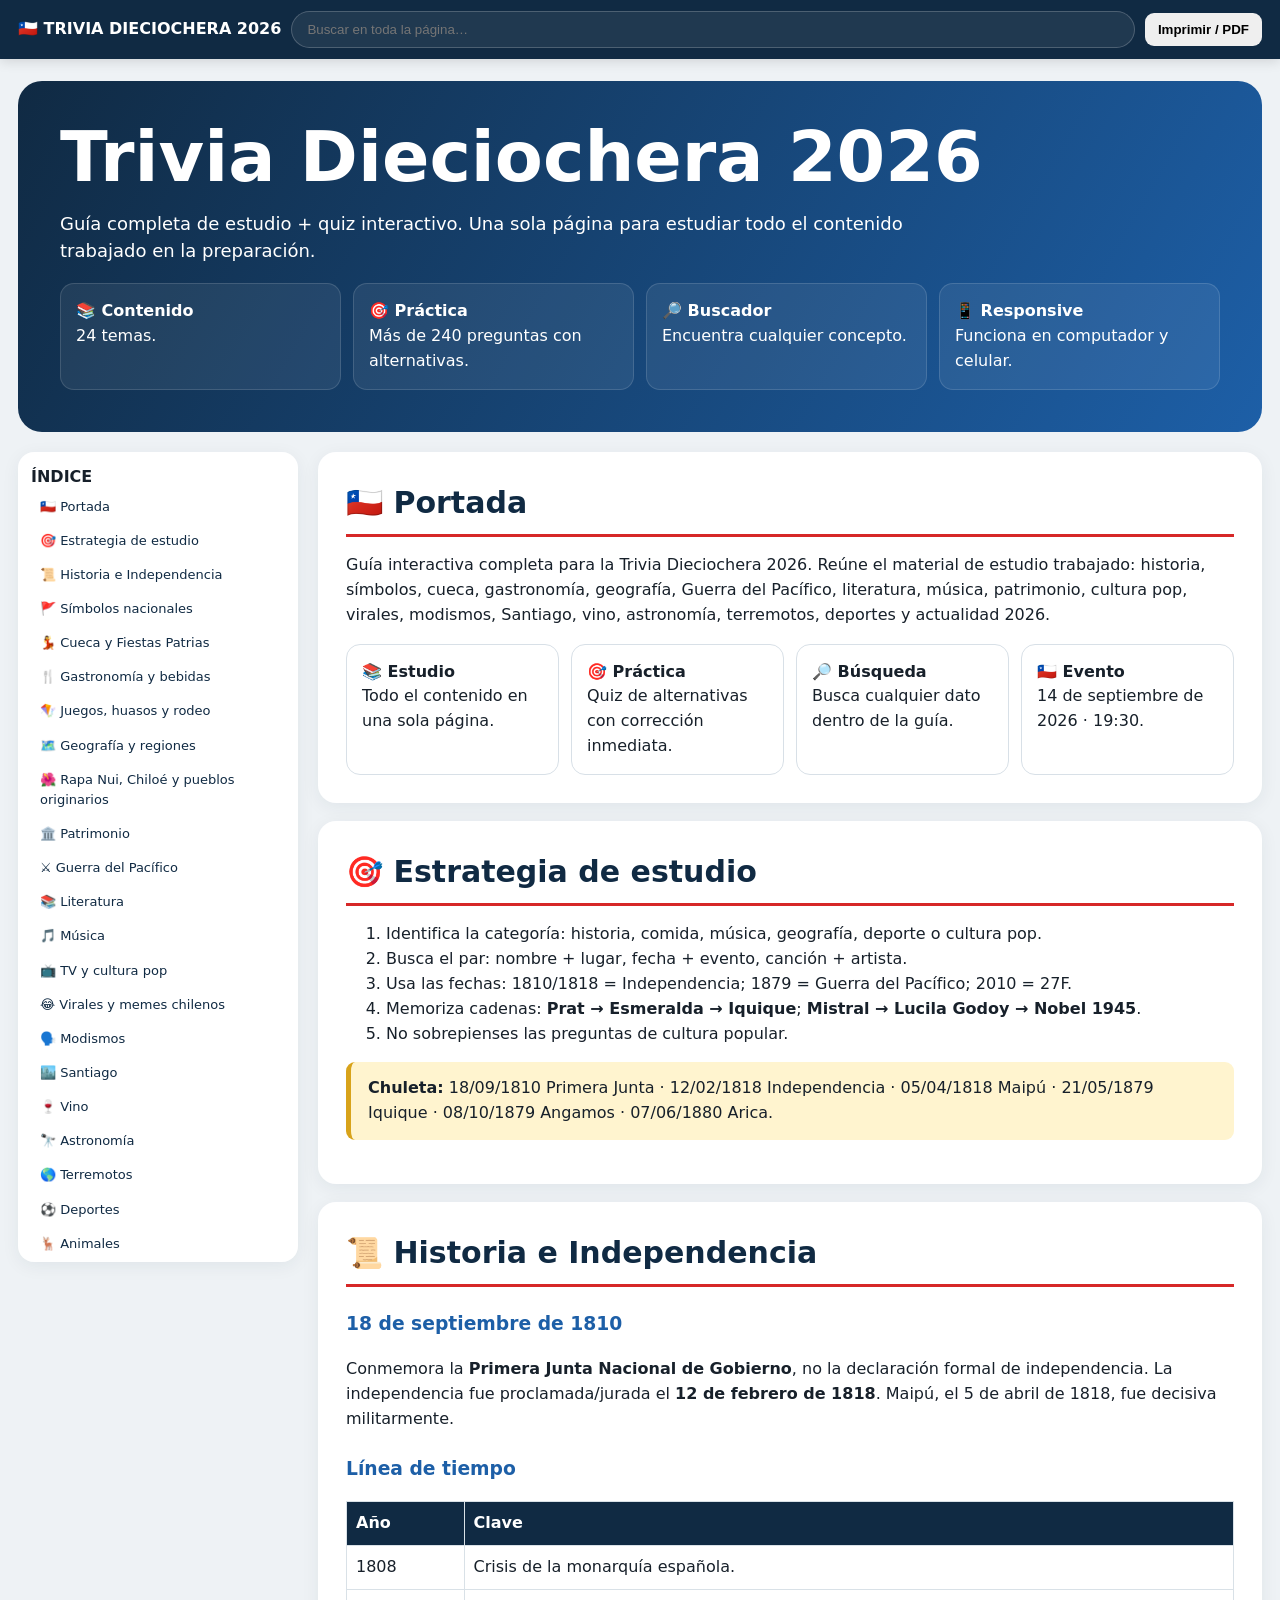
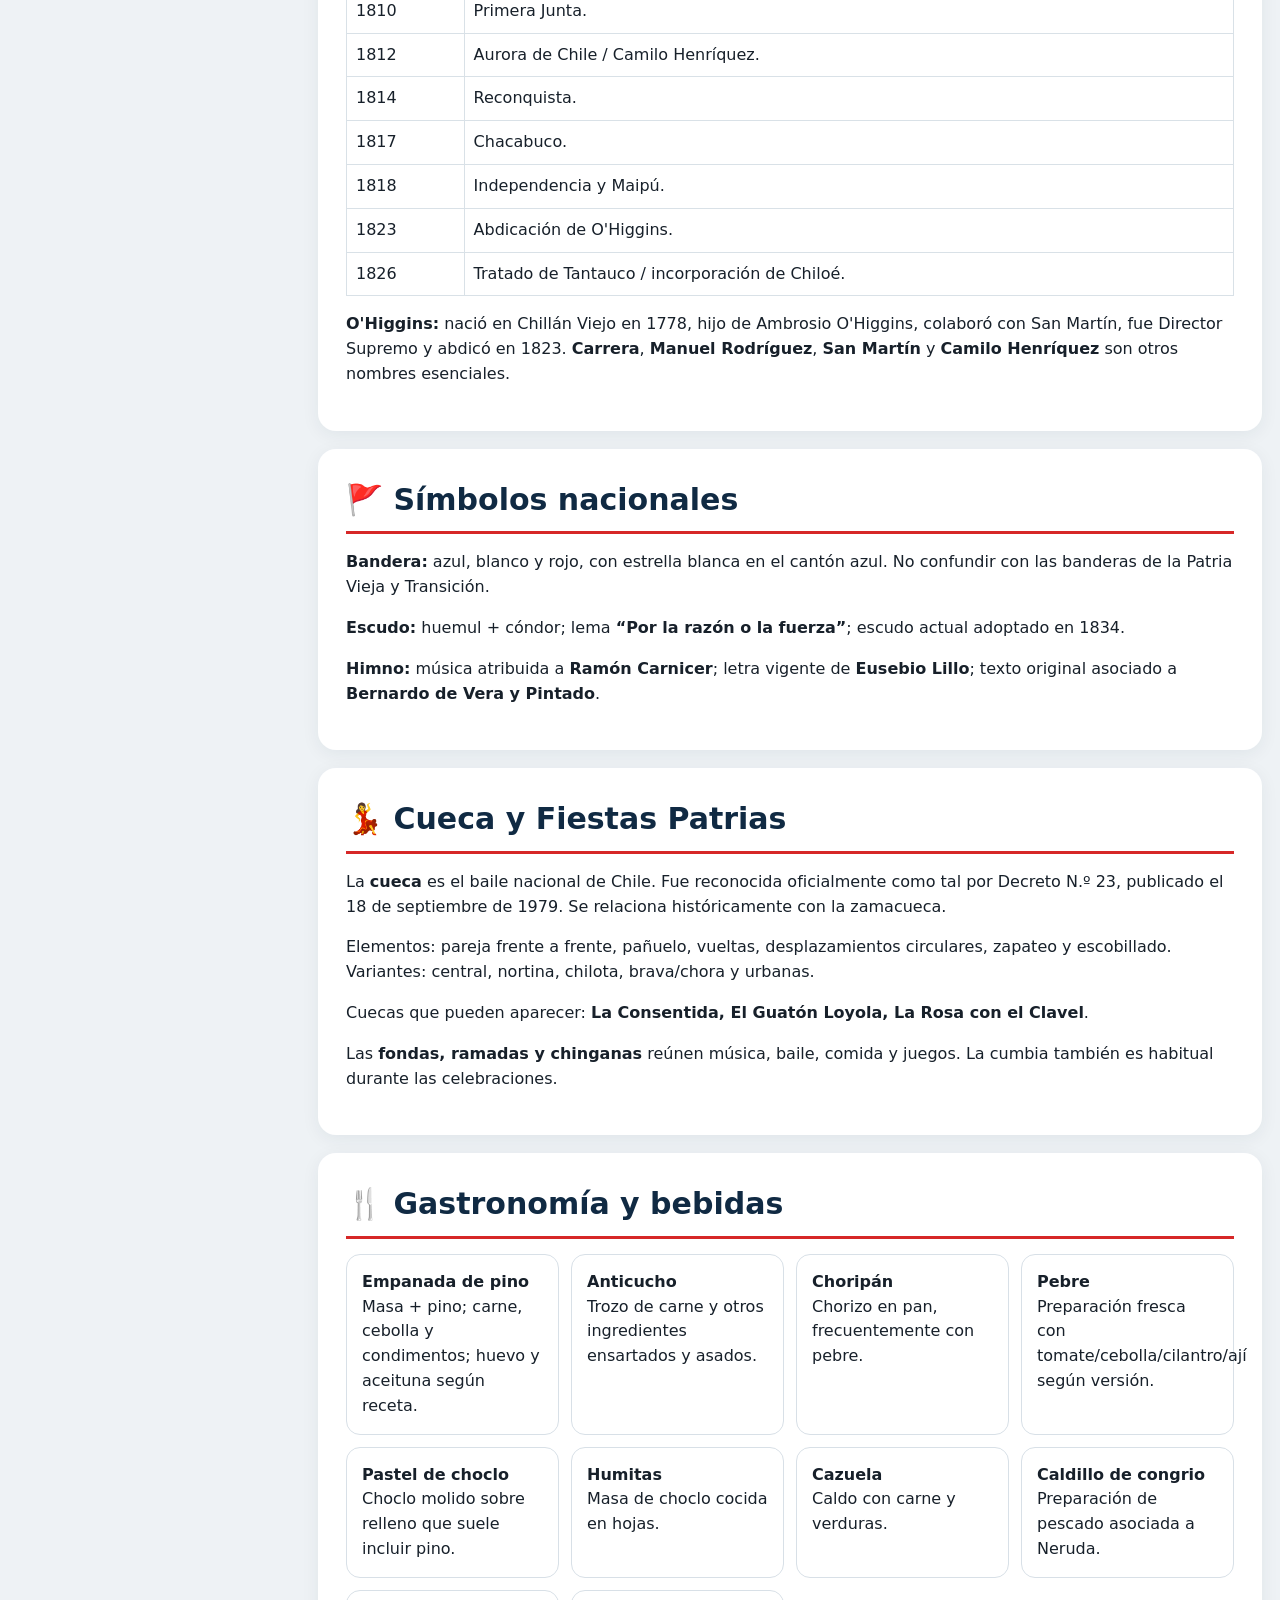
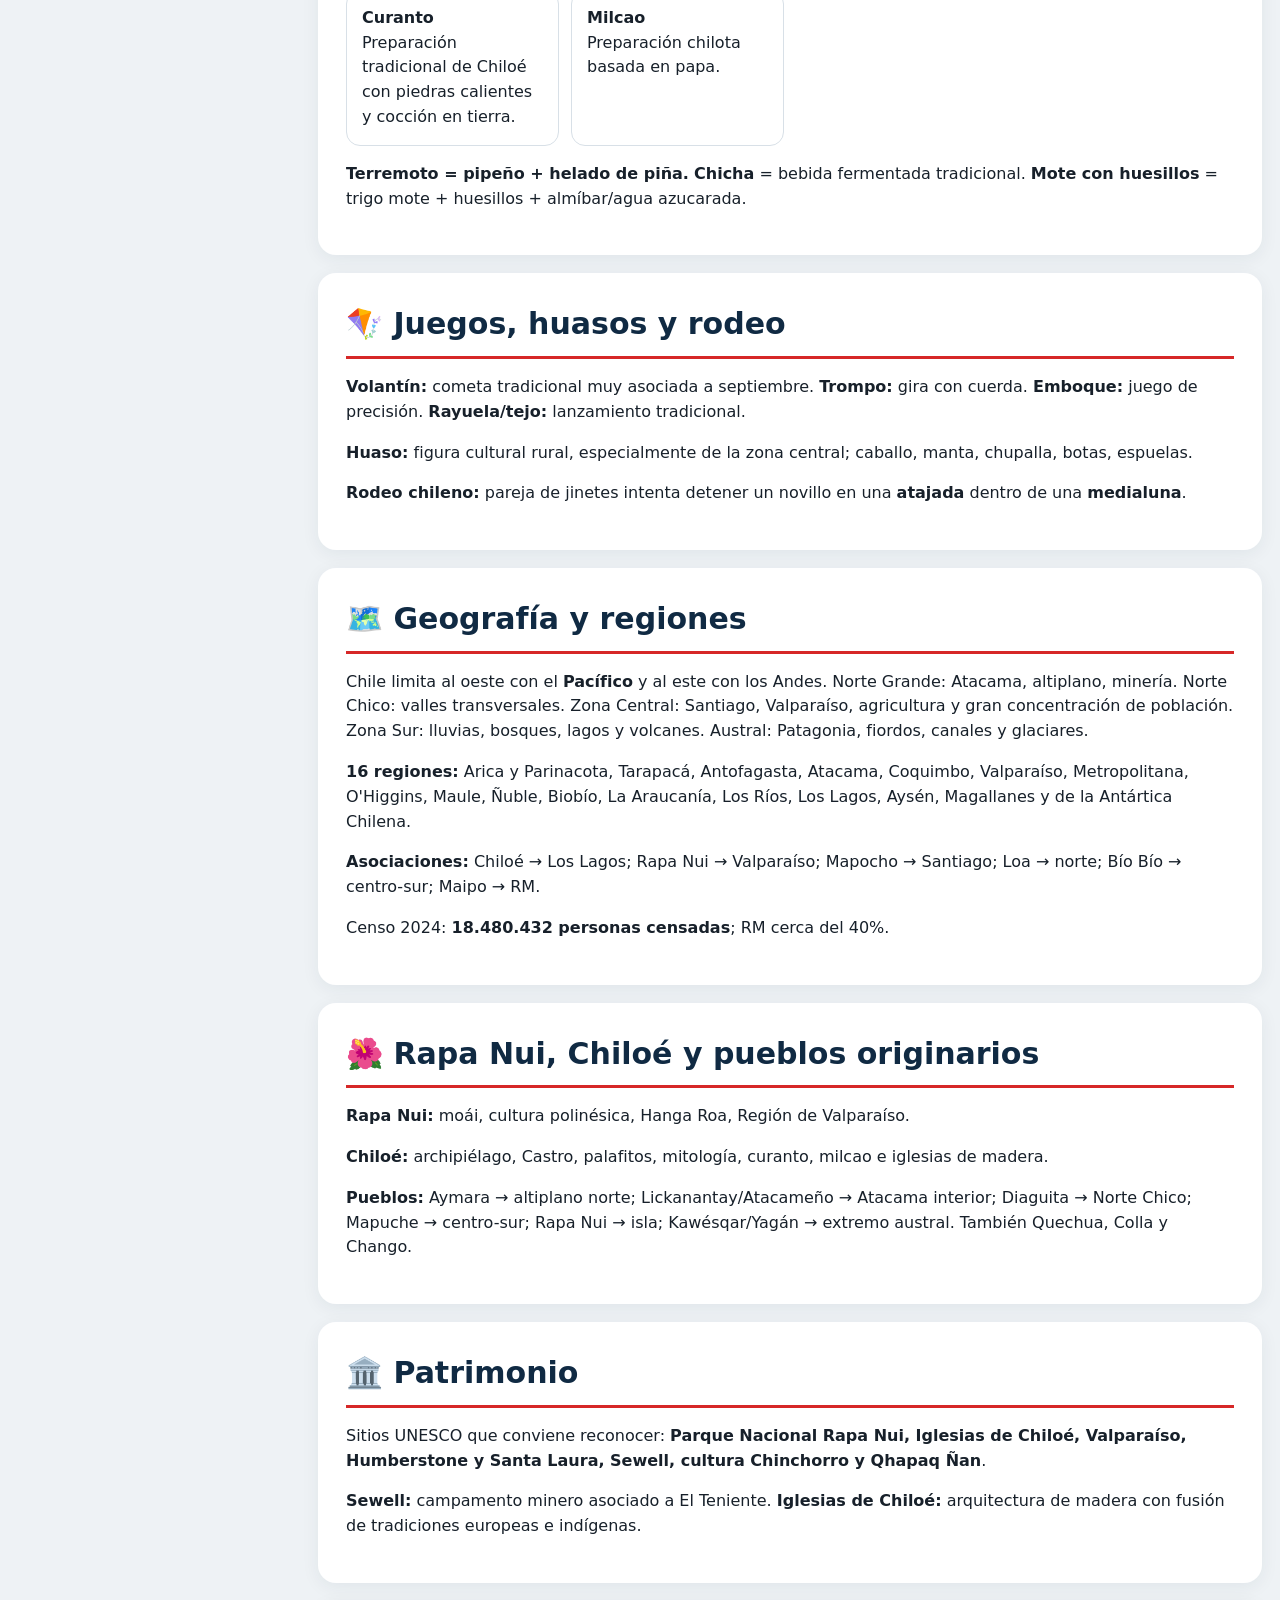
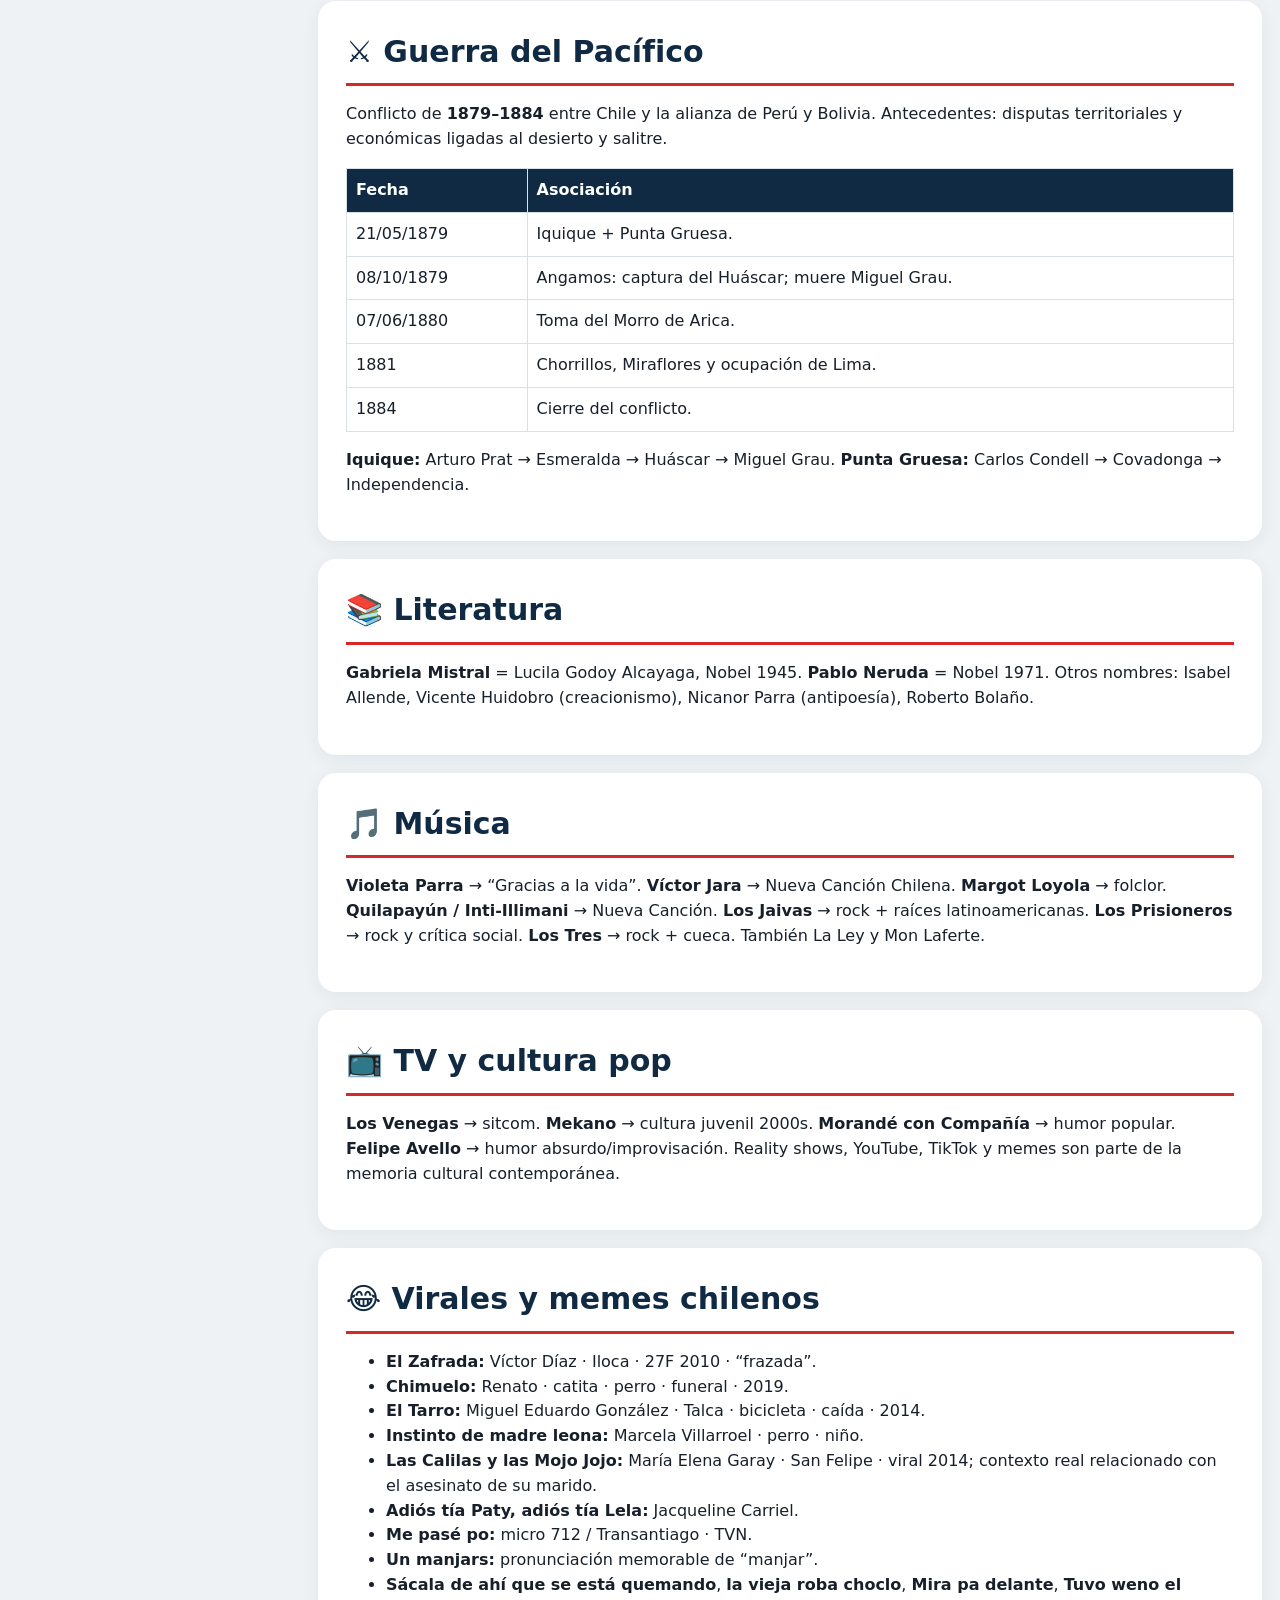
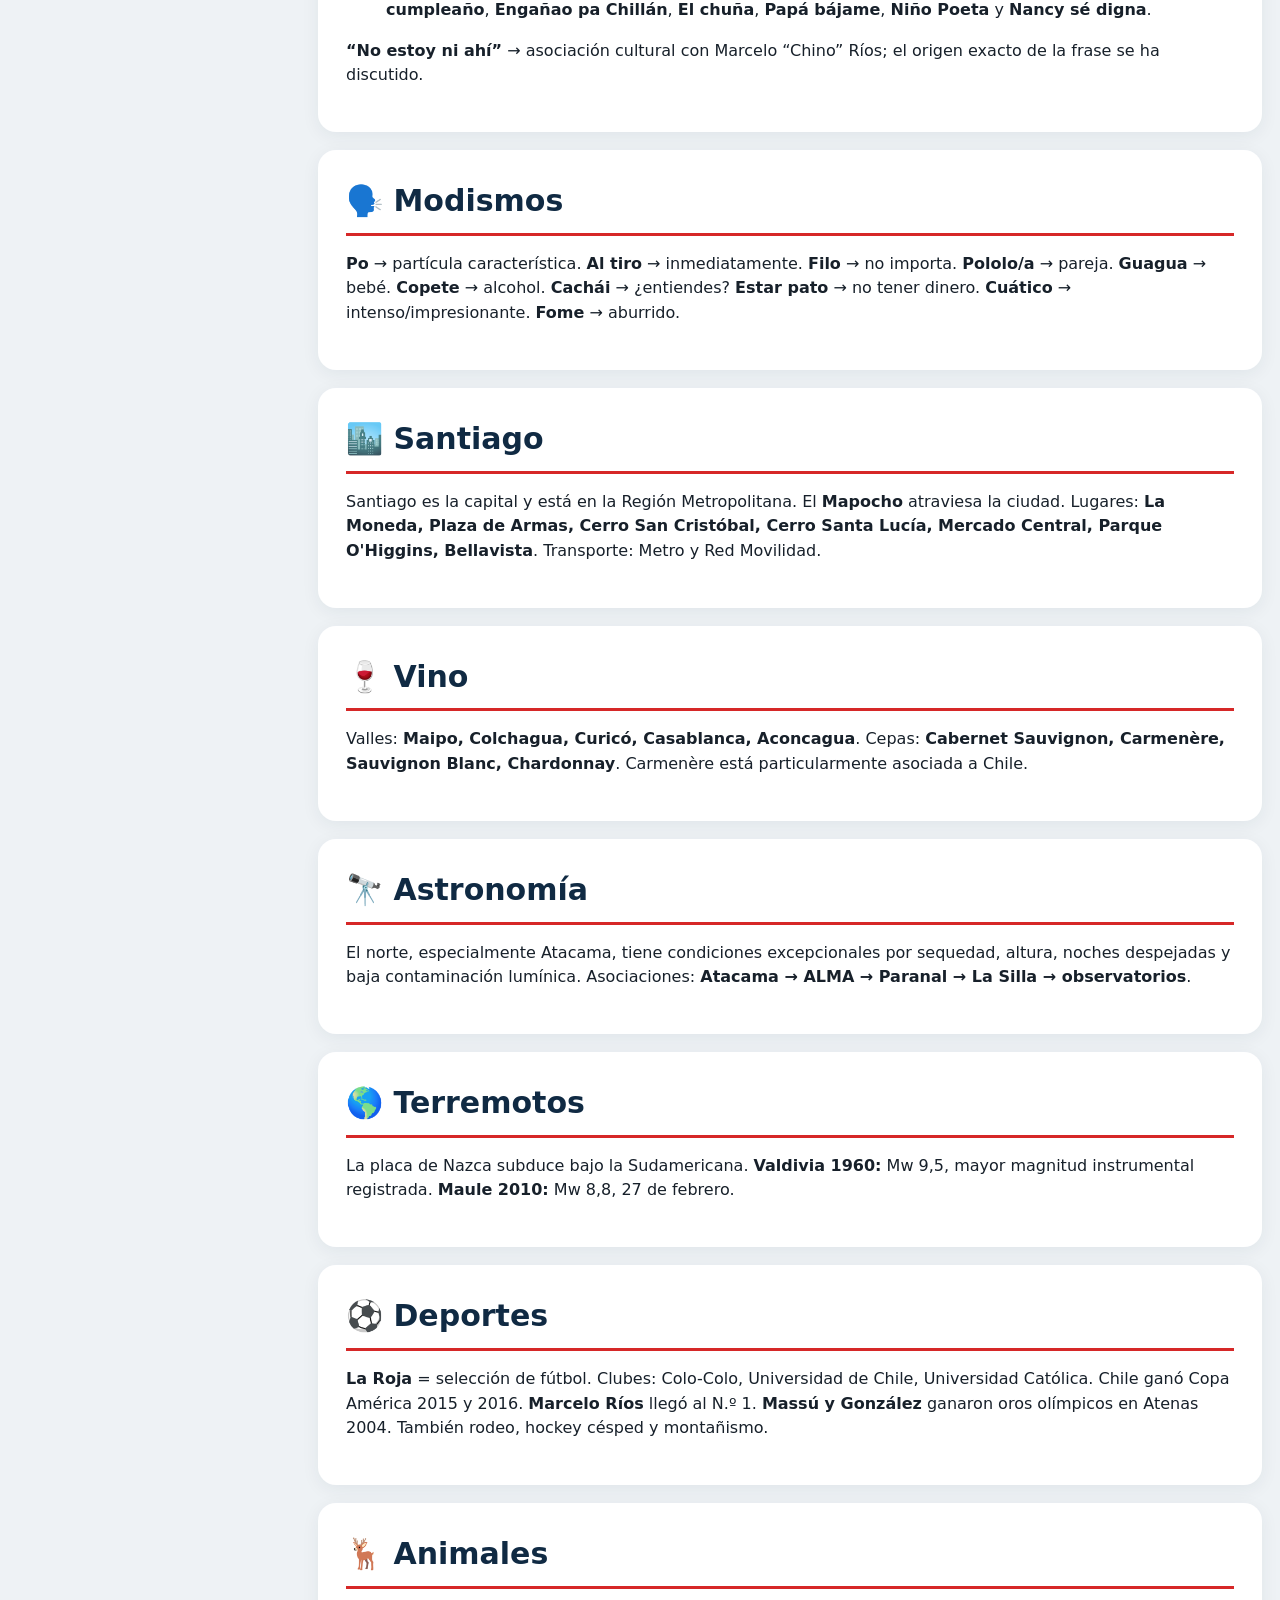
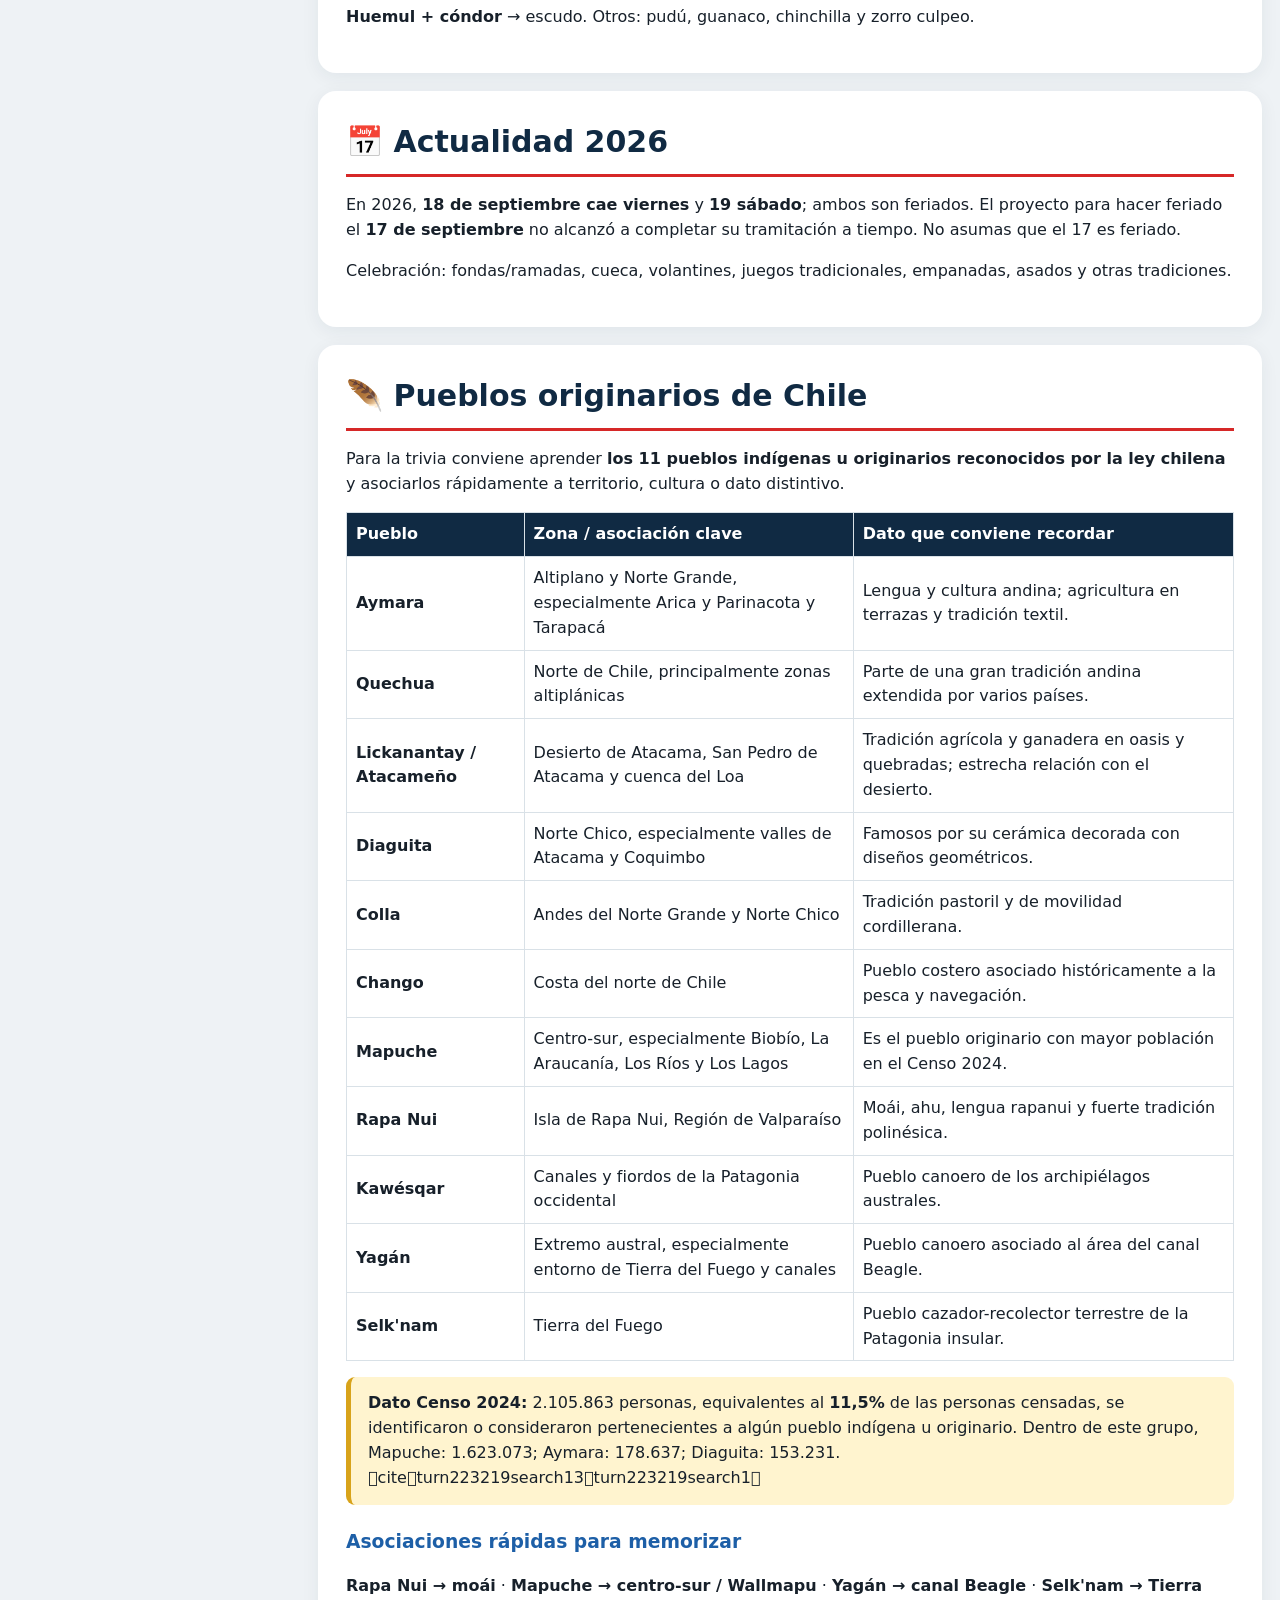
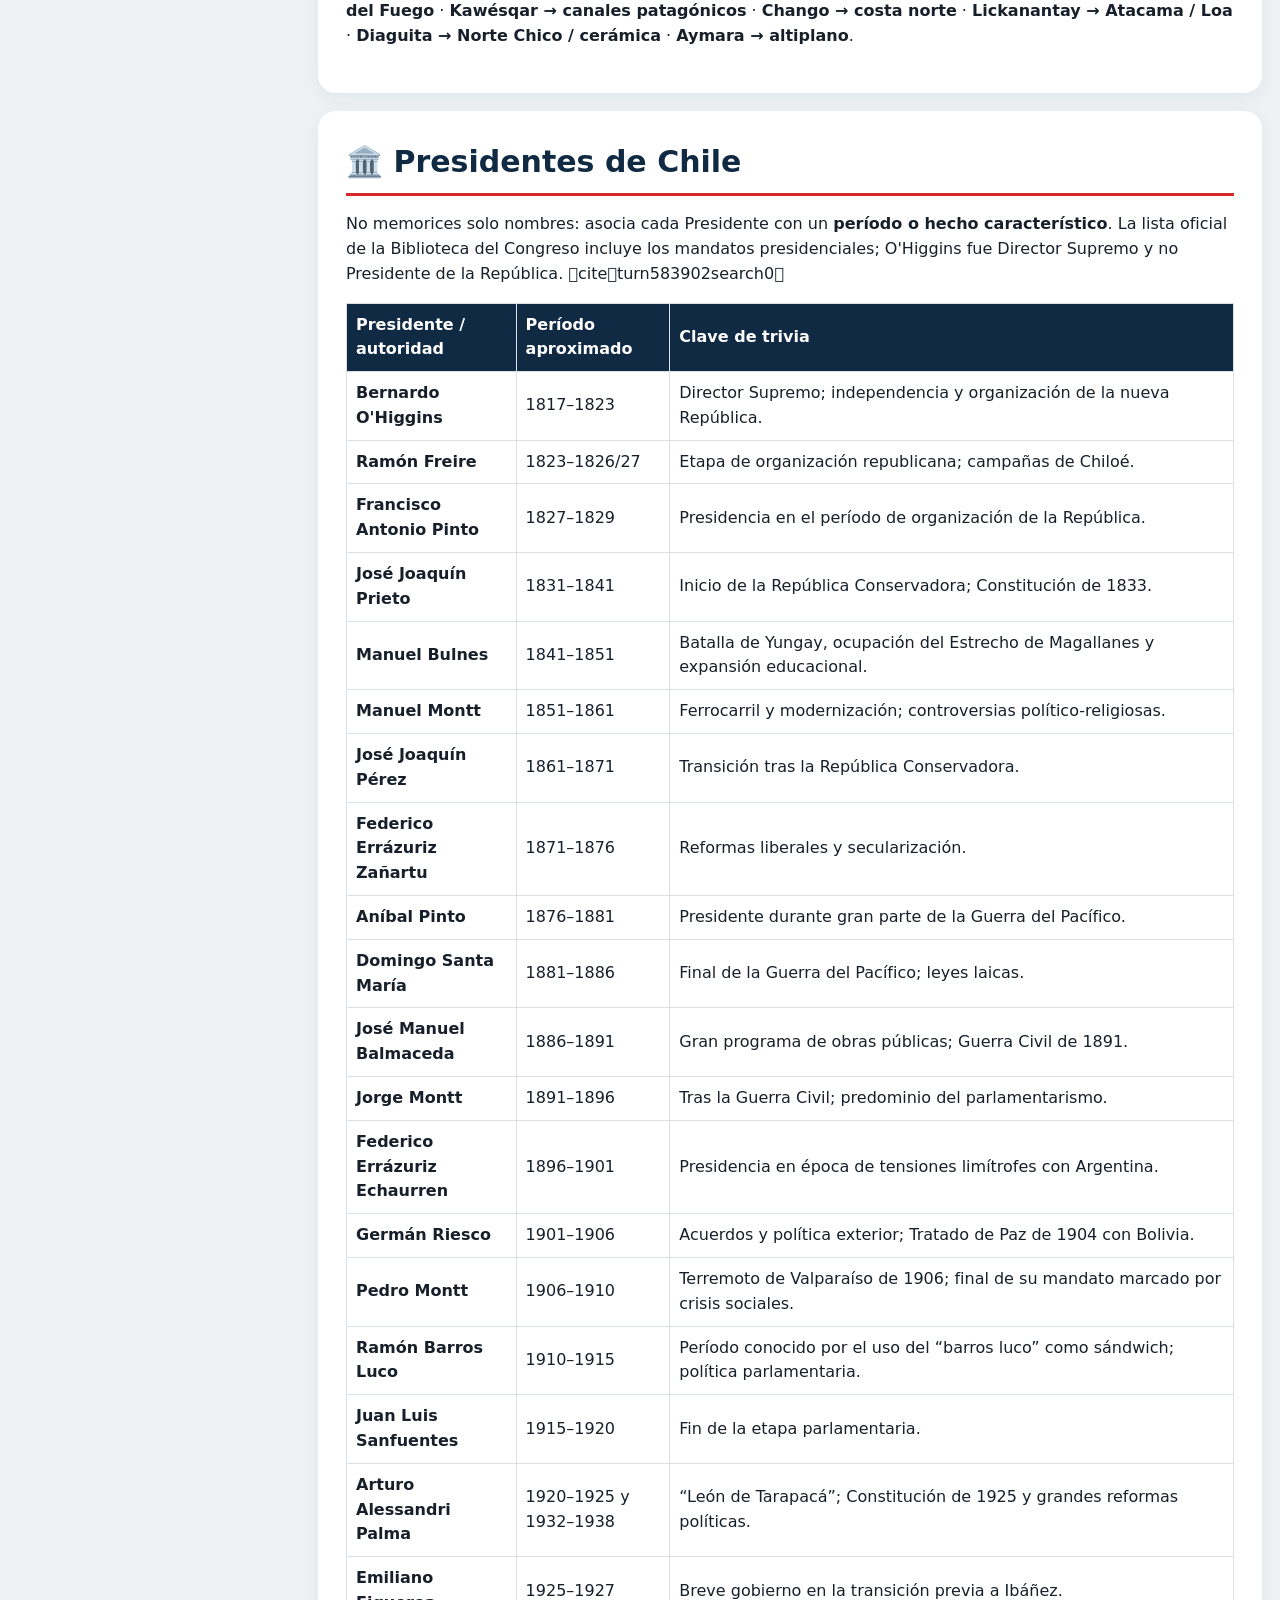
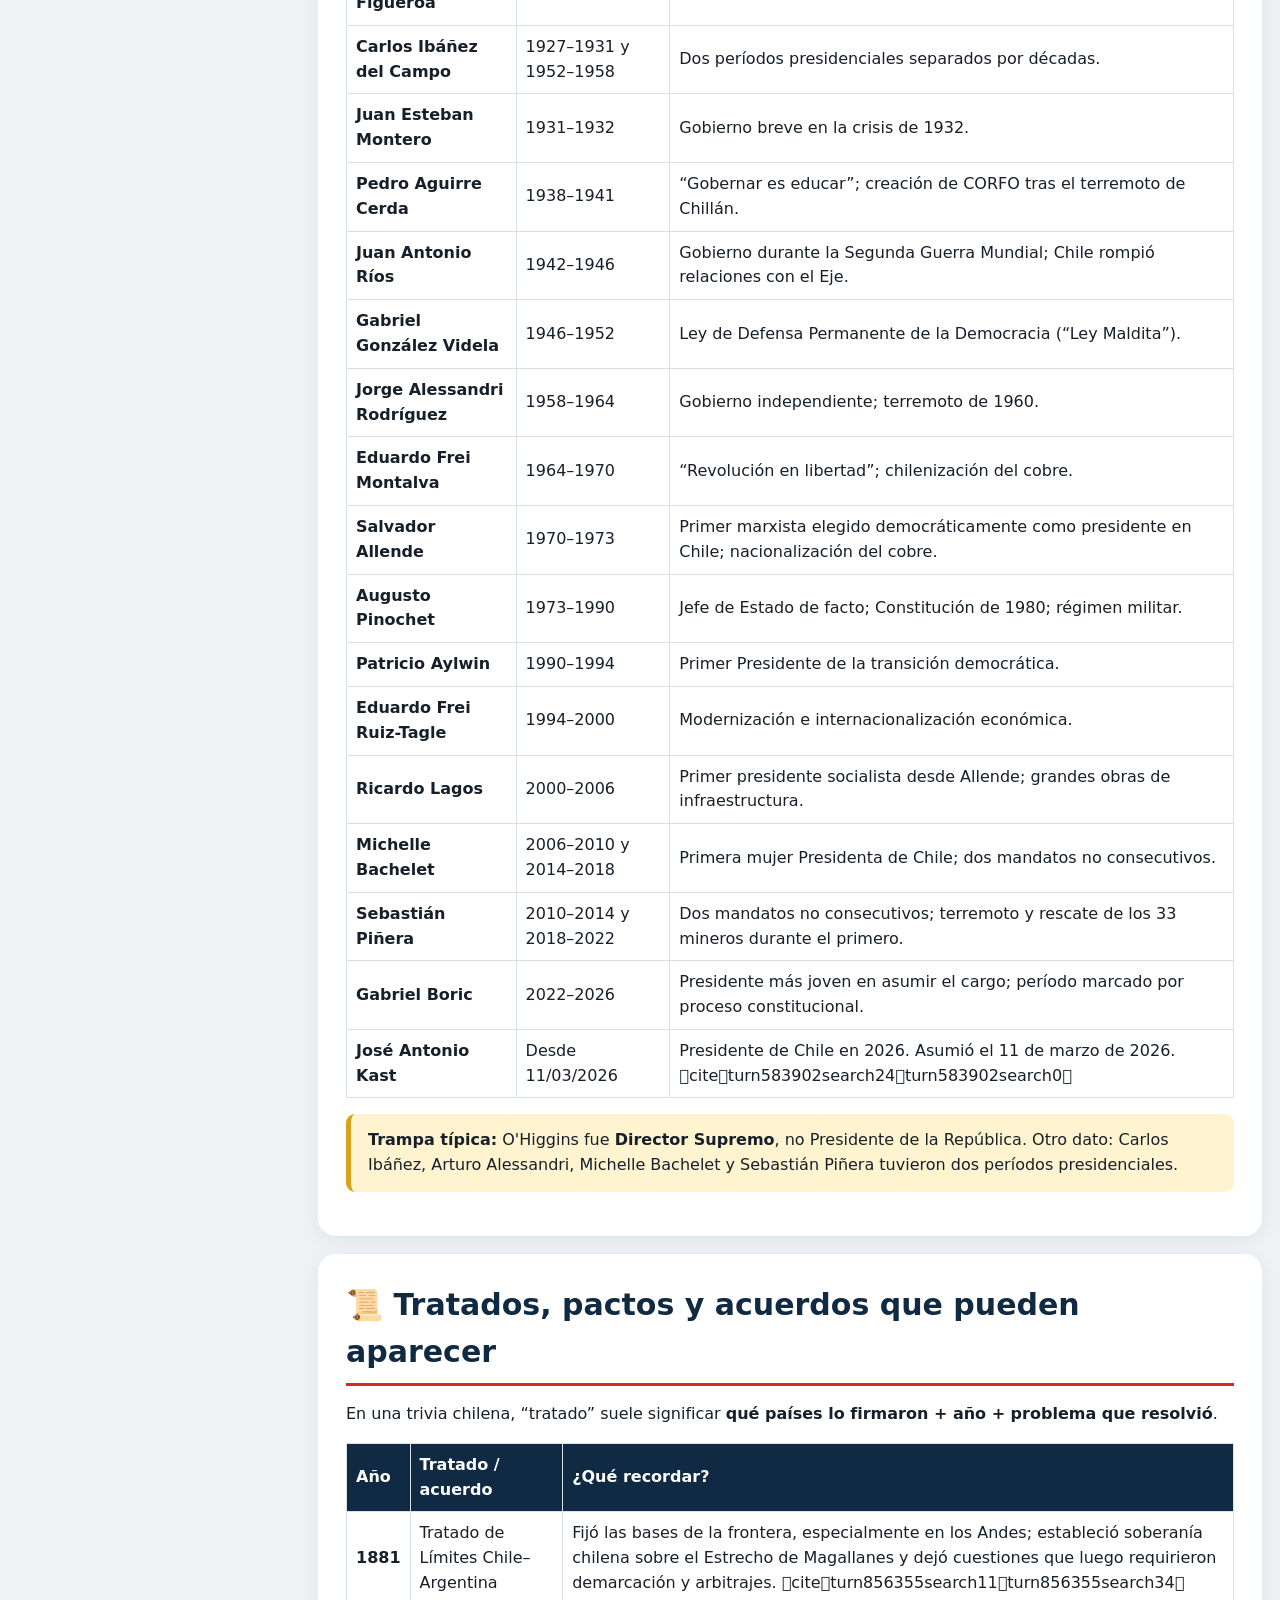
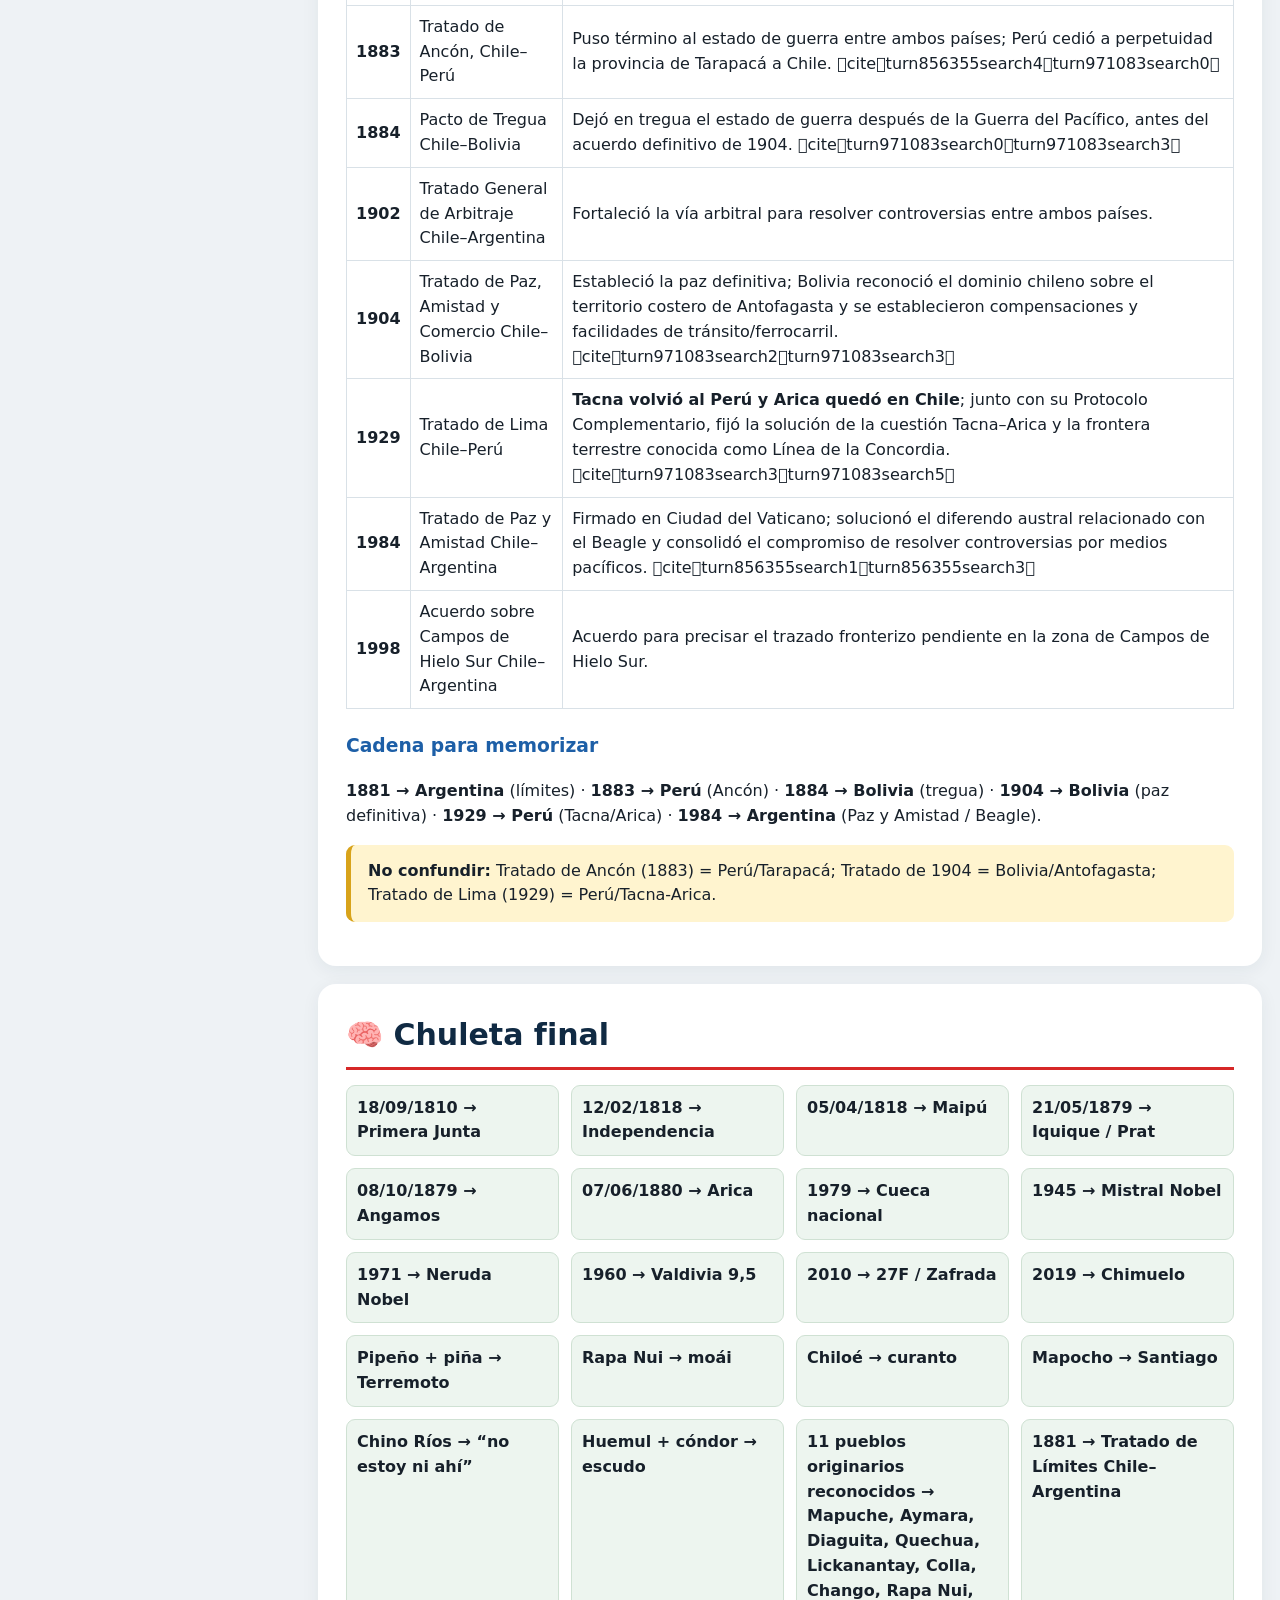
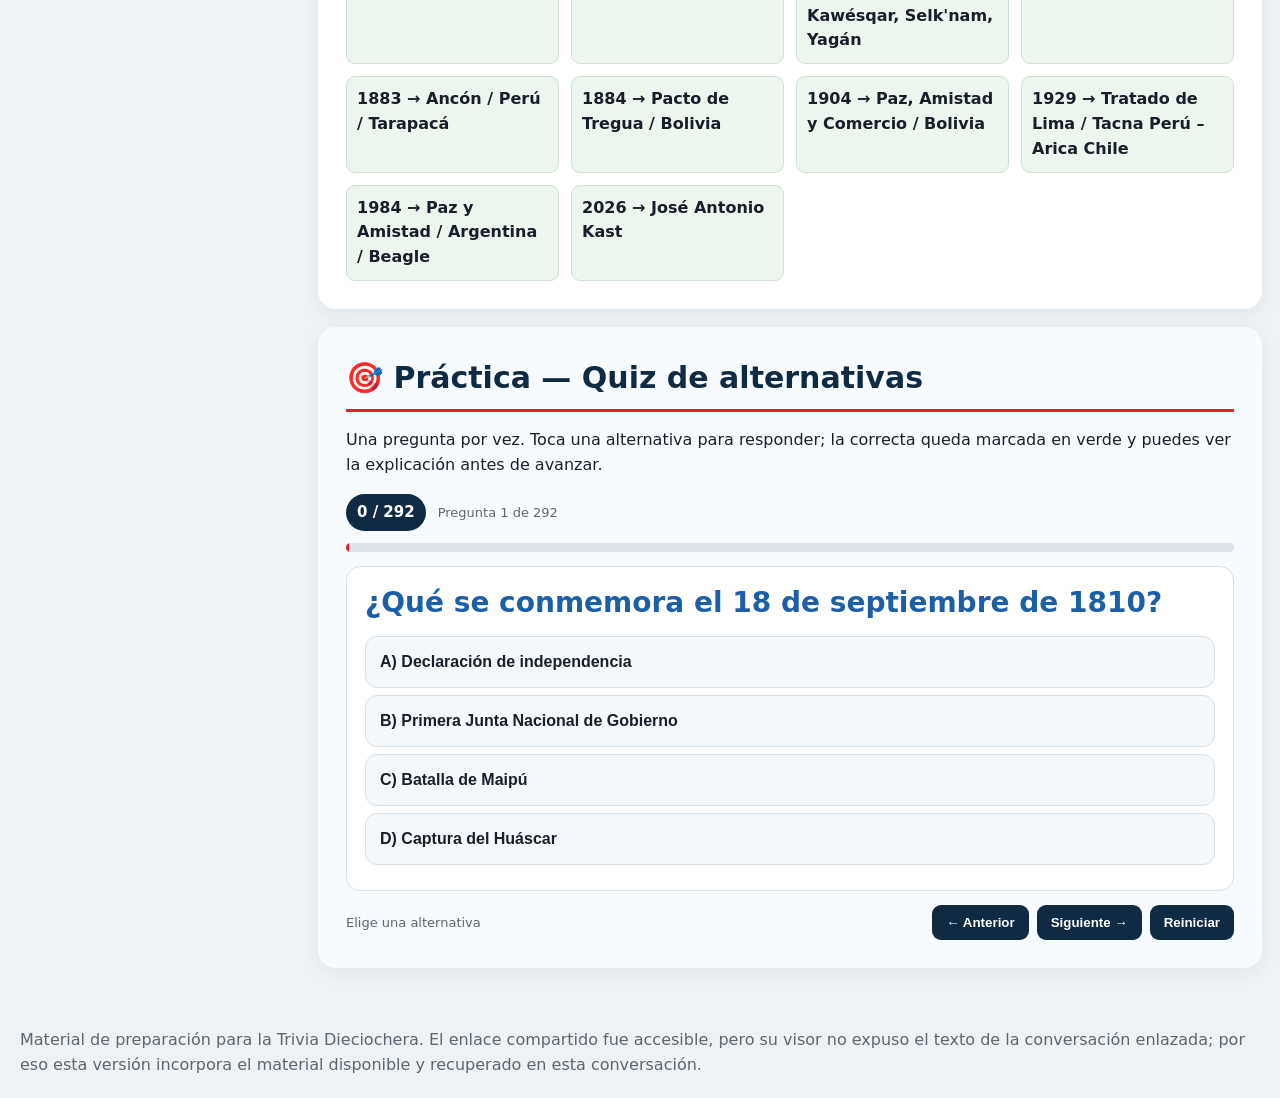
==== commit 6117e40d: "Update index.html" ====
--- a/index.html
+++ b/index.html
@@ -1,4 +1,6 @@
-<!doctype html><html lang="es"><head><meta charset="utf-8"><meta name="viewport" content="width=device-width,initial-scale=1"><title>Trivia Dieciochera 2026 — Guía completa + Quiz</title><style>*{box-sizing:border-box}body{margin:0;font-family:Inter,system-ui,-apple-system,BlinkMacSystemFont,"Segoe UI",sans-serif;background:#eef2f5;color:#17202a;line-height:1.55}header{position:sticky;top:0;z-index:10;background:#102a43;color:#fff;box-shadow:0 2px 12px #0002}.nav{max-width:1450px;margin:auto;padding:11px 18px;display:flex;gap:10px;align-items:center}.brand{font-weight:900}.nav input{flex:1;padding:10px 15px;border:1px solid #ffffff33;background:#ffffff12;color:white;border-radius:999px}.nav button{padding:9px 13px;border:0;border-radius:9px;font-weight:800}.wrap{max-width:1450px;margin:auto;padding:22px 18px}.hero{background:linear-gradient(120deg,#102a43,#1d5fa7);color:#fff;border-radius:24px;padding:42px}.hero h1{font-size:clamp(36px,6vw,70px);line-height:.98;margin:0 0 14px}.hero p{font-size:18px;max-width:900px}.cards,.memory{display:grid;grid-template-columns:repeat(auto-fit,minmax(210px,1fr));gap:12px}.cards>div{background:#fff;border:1px solid #d8e0e7;border-radius:14px;padding:15px}.hero .cards>div{background:#ffffff12;border-color:#ffffff22}.layout{display:grid;grid-template-columns:280px 1fr;gap:20px;margin-top:20px}.side{position:sticky;top:75px;align-self:start;max-height:calc(100vh - 90px);overflow:auto;background:#fff;border-radius:16px;padding:13px;box-shadow:0 4px 18px #102a4310}.side a{display:block;text-decoration:none;color:#102a43;padding:7px 9px;border-radius:8px;font-size:13px}.side a:hover{background:#edf4fa}section{background:#fff;border-radius:18px;padding:28px;margin-bottom:18px;box-shadow:0 4px 18px #102a4310;scroll-margin-top:75px}h2{color:#102a43;font-size:30px;border-bottom:3px solid #d62828;padding-bottom:8px;margin:0 0 15px}h3{color:#1d5fa7;margin-top:22px}.callout{background:#fff4cf;border-left:5px solid #d8a31a;padding:14px 17px;border-radius:9px;margin:16px 0}table{width:100%;border-collapse:collapse;margin:14px 0}th,td{padding:9px;border:1px solid #d9e1e7;text-align:left}th{background:#102a43;color:#fff}.memory span{background:#edf5ef;border:1px solid #cfe1d3;border-radius:9px;padding:10px;font-weight:700}.quiz{background:#f7fbff}.quizbar{display:flex;gap:12px;align-items:center;flex-wrap:wrap}.progress{height:9px;background:#dbe4eb;border-radius:99px;overflow:hidden;margin:12px 0}.progress div{height:100%;width:0;background:#d62828}.question{background:#fff;border:1px solid #d7e0e7;border-radius:14px;padding:18px;margin:14px 0}.option{display:block;width:100%;text-align:left;border:1px solid #d7e0e7;background:#f5f8fa;color:#17202a;border-radius:9px;padding:10px;margin:7px 0;cursor:pointer;font-weight:700}.option.correct{background:#dff2e3;border-color:#61a56b}.option.wrong{background:#fde1e1;border-color:#d66}.controls{display:flex;gap:8px;flex-wrap:wrap}.controls button,.reset{border:0;border-radius:9px;padding:10px 14px;background:#102a43;color:#fff;font-weight:800;cursor:pointer}.reset{background:#d62828}.small{color:#5b6770;font-size:13px}@media(max-width:900px){.layout{grid-template-columns:1fr}.side{position:relative;top:auto;max-height:none}.nav{flex-wrap:wrap}.nav input{order:3;flex-basis:100%}}@media print{header,.side,#quizControls{display:none!important}body{background:#fff}.layout{display:block}section{box-shadow:none;break-inside:avoid}}
+<!doctype html><html lang="es"><head><meta charset="utf-8"><meta name="viewport" content="width=device-width,initial-scale=1"><meta name="theme-color" content="#fff8ed"><meta name="apple-mobile-web-app-capable" content="yes"><meta name="apple-mobile-web-app-status-bar-style" content="default"><title>Trivia Dieciochera 2026 — Guía completa + Quiz</title><link rel="icon" type="image/svg+xml" href="trivia_dieciochera_favicon.svg"><link rel="icon" type="image/png" sizes="32x32" href="trivia_dieciochera_favicon_32.png"><link rel="icon" type="image/png" sizes="16x16" href="trivia_dieciochera_favicon_16.png"><link rel="apple-touch-icon" sizes="192x192" href="trivia_dieciochera_icon_192.png"><style>*{box-sizing:border-box}body{margin:0;font-family:Inter,system-ui,-apple-system,BlinkMacSystemFont,"Segoe UI",sans-serif;background:#eef2f5;color:#17202a;line-height:1.55}header{position:sticky;top:0;z-index:10;background:#102a43;color:#fff;box-shadow:0 2px 12px #0002}.nav{max-width:1450px;margin:auto;padding:11px 18px;display:flex;gap:10px;align-items:center}.brand{font-weight:900}.nav input{flex:1;padding:10px 15px;border:1px solid #ffffff33;background:#ffffff12;color:white;border-radius:999px}.nav button{padding:9px 13px;border:0;border-radius:9px;font-weight:800}.wrap{max-width:1450px;margin:auto;padding:22px 18px}.hero{background:linear-gradient(120deg,#102a43,#1d5fa7);color:#fff;border-radius:24px;padding:42px}.hero h1{font-size:clamp(36px,6vw,70px);line-height:.98;margin:0 0 14px}.hero p{font-size:18px;max-width:900px}.cards,.memory{display:grid;grid-template-columns:repeat(auto-fit,minmax(210px,1fr));gap:12px}.cards>div{background:#fff;border:1px solid #d8e0e7;border-radius:14px;padding:15px}.hero .cards>div{background:#ffffff12;border-color:#ffffff22}.layout{display:grid;grid-template-columns:280px 1fr;gap:20px;margin-top:20px}.side{position:sticky;top:75px;align-self:start;max-height:calc(100vh - 90px);overflow:auto;background:#fff;border-radius:16px;padding:13px;box-shadow:0 4px 18px #102a4310}.side a{display:block;text-decoration:none;color:#102a43;padding:7px 9px;border-radius:8px;font-size:13px}.side a:hover{background:#edf4fa}section{background:#fff;border-radius:18px;padding:28px;margin-bottom:18px;box-shadow:0 4px 18px #102a4310;scroll-margin-top:75px}h2{color:#102a43;font-size:30px;border-bottom:3px solid #d62828;padding-bottom:8px;margin:0 0 15px}h3{color:#1d5fa7;margin-top:22px}.callout{background:#fff4cf;border-left:5px solid #d8a31a;padding:14px 17px;border-radius:9px;margin:16px 0}table{width:100%;border-collapse:collapse;margin:14px 0}th,td{padding:9px;border:1px solid #d9e1e7;text-align:left}th{background:#102a43;color:#fff}.memory span{background:#edf5ef;border:1px solid #cfe1d3;border-radius:9px;padding:10px;font-weight:700}.quiz{background:#f7fbff}.quizbar{display:flex;gap:12px;align-items:center;flex-wrap:wrap}.progress{height:9px;background:#dbe4eb;border-radius:99px;overflow:hidden;margin:12px 0}.progress div{height:100%;width:0;background:#d62828}.question{background:#fff;border:1px solid #d7e0e7;border-radius:14px;padding:18px;margin:14px 0}.option{display:block;width:100%;text-align:left;border:1px solid #d7e0e7;background:#f5f8fa;color:#17202a;border-radius:9px;padding:10px;margin:7px 0;cursor:pointer;font-weight:700}.option.correct{background:#dff2e3;border-color:#61a56b}.option.wrong{background:#fde1e1;border-color:#d66}.controls{display:flex;gap:8px;flex-wrap:wrap}.controls button,.reset{border:0;border-radius:9px;padding:10px 14px;background:#102a43;color:#fff;font-weight:800;cursor:pointer}.reset{background:#d62828}.small{color:#5b6770;font-size:13px}@media(max-width:900px){.layout{grid-template-columns:1fr}.side{position:relative;top:auto;max-height:none}.nav{flex-wrap:wrap}.nav input{order:3;flex-basis:100%}}
+.quiz{scroll-margin-top:75px}.quiz-title-row{display:flex;justify-content:space-between;gap:12px;align-items:center;flex-wrap:wrap}.quiz-score{font-size:15px;font-weight:900;background:#102a43;color:#fff;border-radius:999px;padding:7px 11px}.question h3{font-size:clamp(20px,3vw,28px);line-height:1.25;margin:0 0 16px}.option{min-height:52px;font-size:16px;padding:13px 14px;border-radius:12px;transition:transform .08s ease,background .15s ease}.option:active{transform:scale(.99)}.option:disabled{cursor:default;opacity:1}.option.correct{background:#d9f4df;border-color:#2c9b4b;color:#135c2b}.option.wrong{background:#ffe0e0;border-color:#d62828;color:#8b1111}.result{display:none;background:#fff;border:1px solid #d7e0e7;border-radius:16px;padding:20px;margin-top:14px}.result.show{display:block}.result .big{font-size:38px;font-weight:950;color:#102a43}.answer-note{font-weight:800}.quiz-nav{display:flex;gap:8px;align-items:center;justify-content:space-between;flex-wrap:wrap;margin-top:14px}.quiz-nav .controls{margin-left:auto}@media(max-width:760px){section.quiz{padding:17px 13px}.quizbar{position:sticky;top:57px;z-index:20;background:#f7fbff;padding:7px 0}.progress{height:10px}.question{padding:16px 13px}.option{min-height:56px;font-size:16px;padding:14px 13px}.controls button,.reset{min-height:46px;font-size:15px;padding:11px 15px}.quiz-nav{position:sticky;bottom:8px;background:#ffffffee;backdrop-filter:blur(8px);padding:8px;border-radius:14px;box-shadow:0 5px 20px #0001}.quiz-nav .controls{width:100%;justify-content:stretch}.quiz-nav .controls button{flex:1}.result .big{font-size:34px}}
+@media print{header,.side,#quizControls{display:none!important}body{background:#fff}.layout{display:block}section{box-shadow:none;break-inside:avoid}}
 /* Mobile navigation */
 .mobile-menu-btn{display:none}
 .mobile-overlay{display:none}
@@ -37,7 +39,7 @@
   header .nav{grid-template-columns:1fr!important}
   .hero h1{font-size:27px}
 }
-</style></head><body><header><div class="nav"><div class="brand">🇨🇱 TRIVIA DIECIOCHERA 2026</div><input id="search" placeholder="Buscar en toda la página…"><button onclick="window.print()">Imprimir / PDF</button></div></header><div class="wrap"><div class="hero"><h1>Trivia Dieciochera 2026</h1><p>Guía completa de estudio + quiz interactivo. Una sola página para estudiar todo el contenido trabajado en la preparación.</p><div class="cards"><div><b>📚 Contenido</b><br>24 temas.</div><div><b>🎯 Práctica</b><br>126 preguntas con alternativas.</div><div><b>🔎 Buscador</b><br>Encuentra cualquier concepto.</div><div><b>📱 Responsive</b><br>Funciona en computador y celular.</div></div></div><div class="layout"><aside class="side" id="mobileMenu">
+</style></head><body><header><div class="nav"><div class="brand">🇨🇱 TRIVIA DIECIOCHERA 2026</div><input id="search" placeholder="Buscar en toda la página…"><button onclick="window.print()">Imprimir / PDF</button></div></header><div class="wrap"><div class="hero"><h1>Trivia Dieciochera 2026</h1><p>Guía completa de estudio + quiz interactivo. Una sola página para estudiar todo el contenido trabajado en la preparación.</p><div class="cards"><div><b>📚 Contenido</b><br>24 temas.</div><div><b>🎯 Práctica</b><br>Más de 240 preguntas con alternativas.</div><div><b>🔎 Buscador</b><br>Encuentra cualquier concepto.</div><div><b>📱 Responsive</b><br>Funciona en computador y celular.</div></div></div><div class="layout"><aside class="side" id="mobileMenu">
     <div class="mobile-menu-head"><strong>🇨🇱 MENÚ</strong><button id="closeMobileMenu" aria-label="Cerrar menú">×</button></div><b>ÍNDICE</b><a href="#s0">🇨🇱 Portada</a><a href="#s1">🎯 Estrategia de estudio</a><a href="#s2">📜 Historia e Independencia</a><a href="#s3">🚩 Símbolos nacionales</a><a href="#s4">💃 Cueca y Fiestas Patrias</a><a href="#s5">🍴 Gastronomía y bebidas</a><a href="#s6">🪁 Juegos, huasos y rodeo</a><a href="#s7">🗺️ Geografía y regiones</a><a href="#s8">🌺 Rapa Nui, Chiloé y pueblos originarios</a><a href="#s9">🏛️ Patrimonio</a><a href="#s10">⚔️ Guerra del Pacífico</a><a href="#s11">📚 Literatura</a><a href="#s12">🎵 Música</a><a href="#s13">📺 TV y cultura pop</a><a href="#s14">😂 Virales y memes chilenos</a><a href="#s15">🗣️ Modismos</a><a href="#s16">🏙️ Santiago</a><a href="#s17">🍷 Vino</a><a href="#s18">🔭 Astronomía</a><a href="#s19">🌎 Terremotos</a><a href="#s20">⚽ Deportes</a><a href="#s21">🦌 Animales</a><a href="#s22">📅 Actualidad 2026</a><a href="#s24">🪶 Pueblos originarios</a><a href="#s25">🏛️ Presidentes</a><a href="#s26">📜 Tratados y fronteras</a><a href="#s23">🧠 Chuleta final</a><hr><a href="#quiz"><b>🎯 QUIZ</b></a></aside><main><section id="s0"><h2>🇨🇱 Portada</h2><p class="lead">Guía interactiva completa para la Trivia Dieciochera 2026. Reúne el material de estudio trabajado: historia, símbolos, cueca, gastronomía, geografía, Guerra del Pacífico, literatura, música, patrimonio, cultura pop, virales, modismos, Santiago, vino, astronomía, terremotos, deportes y actualidad 2026.</p><div class="cards"><div><b>📚 Estudio</b><br>Todo el contenido en una sola página.</div><div><b>🎯 Práctica</b><br>Quiz de alternativas con corrección inmediata.</div><div><b>🔎 Búsqueda</b><br>Busca cualquier dato dentro de la guía.</div><div><b>🇨🇱 Evento</b><br>14 de septiembre de 2026 · 19:30.</div></div></section><section id="s1"><h2>🎯 Estrategia de estudio</h2><ol><li>Identifica la categoría: historia, comida, música, geografía, deporte o cultura pop.</li><li>Busca el par: nombre + lugar, fecha + evento, canción + artista.</li><li>Usa las fechas: 1810/1818 = Independencia; 1879 = Guerra del Pacífico; 2010 = 27F.</li><li>Memoriza cadenas: <b>Prat → Esmeralda → Iquique</b>; <b>Mistral → Lucila Godoy → Nobel 1945</b>.</li><li>No sobrepienses las preguntas de cultura popular.</li></ol><div class="callout"><b>Chuleta:</b> 18/09/1810 Primera Junta · 12/02/1818 Independencia · 05/04/1818 Maipú · 21/05/1879 Iquique · 08/10/1879 Angamos · 07/06/1880 Arica.</div></section><section id="s2"><h2>📜 Historia e Independencia</h2><h3>18 de septiembre de 1810</h3><p>Conmemora la <b>Primera Junta Nacional de Gobierno</b>, no la declaración formal de independencia. La independencia fue proclamada/jurada el <b>12 de febrero de 1818</b>. Maipú, el 5 de abril de 1818, fue decisiva militarmente.</p><h3>Línea de tiempo</h3><table><tr><th>Año</th><th>Clave</th></tr><tr><td>1808</td><td>Crisis de la monarquía española.</td></tr><tr><td>1810</td><td>Primera Junta.</td></tr><tr><td>1812</td><td>Aurora de Chile / Camilo Henríquez.</td></tr><tr><td>1814</td><td>Reconquista.</td></tr><tr><td>1817</td><td>Chacabuco.</td></tr><tr><td>1818</td><td>Independencia y Maipú.</td></tr><tr><td>1823</td><td>Abdicación de O'Higgins.</td></tr><tr><td>1826</td><td>Tratado de Tantauco / incorporación de Chiloé.</td></tr></table><p><b>O'Higgins:</b> nació en Chillán Viejo en 1778, hijo de Ambrosio O'Higgins, colaboró con San Martín, fue Director Supremo y abdicó en 1823. <b>Carrera</b>, <b>Manuel Rodríguez</b>, <b>San Martín</b> y <b>Camilo Henríquez</b> son otros nombres esenciales.</p></section><section id="s3"><h2>🚩 Símbolos nacionales</h2><p><b>Bandera:</b> azul, blanco y rojo, con estrella blanca en el cantón azul. No confundir con las banderas de la Patria Vieja y Transición.</p><p><b>Escudo:</b> huemul + cóndor; lema <b>“Por la razón o la fuerza”</b>; escudo actual adoptado en 1834.</p><p><b>Himno:</b> música atribuida a <b>Ramón Carnicer</b>; letra vigente de <b>Eusebio Lillo</b>; texto original asociado a <b>Bernardo de Vera y Pintado</b>.</p></section><section id="s4"><h2>💃 Cueca y Fiestas Patrias</h2><p>La <b>cueca</b> es el baile nacional de Chile. Fue reconocida oficialmente como tal por Decreto N.º 23, publicado el 18 de septiembre de 1979. Se relaciona históricamente con la zamacueca.</p><p>Elementos: pareja frente a frente, pañuelo, vueltas, desplazamientos circulares, zapateo y escobillado. Variantes: central, nortina, chilota, brava/chora y urbanas.</p><p>Cuecas que pueden aparecer: <b>La Consentida, El Guatón Loyola, La Rosa con el Clavel</b>.</p><p>Las <b>fondas, ramadas y chinganas</b> reúnen música, baile, comida y juegos. La cumbia también es habitual durante las celebraciones.</p></section><section id="s5"><h2>🍴 Gastronomía y bebidas</h2><div class="cards"><div><b>Empanada de pino</b><br>Masa + pino; carne, cebolla y condimentos; huevo y aceituna según receta.</div><div><b>Anticucho</b><br>Trozo de carne y otros ingredientes ensartados y asados.</div><div><b>Choripán</b><br>Chorizo en pan, frecuentemente con pebre.</div><div><b>Pebre</b><br>Preparación fresca con tomate/cebolla/cilantro/ají según versión.</div><div><b>Pastel de choclo</b><br>Choclo molido sobre relleno que suele incluir pino.</div><div><b>Humitas</b><br>Masa de choclo cocida en hojas.</div><div><b>Cazuela</b><br>Caldo con carne y verduras.</div><div><b>Caldillo de congrio</b><br>Preparación de pescado asociada a Neruda.</div><div><b>Curanto</b><br>Preparación tradicional de Chiloé con piedras calientes y cocción en tierra.</div><div><b>Milcao</b><br>Preparación chilota basada en papa.</div></div><p><b>Terremoto = pipeño + helado de piña.</b> <b>Chicha</b> = bebida fermentada tradicional. <b>Mote con huesillos</b> = trigo mote + huesillos + almíbar/agua azucarada.</p></section><section id="s6"><h2>🪁 Juegos, huasos y rodeo</h2><p><b>Volantín:</b> cometa tradicional muy asociada a septiembre. <b>Trompo:</b> gira con cuerda. <b>Emboque:</b> juego de precisión. <b>Rayuela/tejo:</b> lanzamiento tradicional.</p><p><b>Huaso:</b> figura cultural rural, especialmente de la zona central; caballo, manta, chupalla, botas, espuelas.</p><p><b>Rodeo chileno:</b> pareja de jinetes intenta detener un novillo en una <b>atajada</b> dentro de una <b>medialuna</b>.</p></section><section id="s7"><h2>🗺️ Geografía y regiones</h2><p>Chile limita al oeste con el <b>Pacífico</b> y al este con los Andes. Norte Grande: Atacama, altiplano, minería. Norte Chico: valles transversales. Zona Central: Santiago, Valparaíso, agricultura y gran concentración de población. Zona Sur: lluvias, bosques, lagos y volcanes. Austral: Patagonia, fiordos, canales y glaciares.</p><p><b>16 regiones:</b> Arica y Parinacota, Tarapacá, Antofagasta, Atacama, Coquimbo, Valparaíso, Metropolitana, O'Higgins, Maule, Ñuble, Biobío, La Araucanía, Los Ríos, Los Lagos, Aysén, Magallanes y de la Antártica Chilena.</p><p><b>Asociaciones:</b> Chiloé → Los Lagos; Rapa Nui → Valparaíso; Mapocho → Santiago; Loa → norte; Bío Bío → centro-sur; Maipo → RM.</p><p>Censo 2024: <b>18.480.432 personas censadas</b>; RM cerca del 40%.</p></section><section id="s8"><h2>🌺 Rapa Nui, Chiloé y pueblos originarios</h2><p><b>Rapa Nui:</b> moái, cultura polinésica, Hanga Roa, Región de Valparaíso.</p><p><b>Chiloé:</b> archipiélago, Castro, palafitos, mitología, curanto, milcao e iglesias de madera.</p><p><b>Pueblos:</b> Aymara → altiplano norte; Lickanantay/Atacameño → Atacama interior; Diaguita → Norte Chico; Mapuche → centro-sur; Rapa Nui → isla; Kawésqar/Yagán → extremo austral. También Quechua, Colla y Chango.</p></section><section id="s9"><h2>🏛️ Patrimonio</h2><p>Sitios UNESCO que conviene reconocer: <b>Parque Nacional Rapa Nui, Iglesias de Chiloé, Valparaíso, Humberstone y Santa Laura, Sewell, cultura Chinchorro y Qhapaq Ñan</b>.</p><p><b>Sewell:</b> campamento minero asociado a El Teniente. <b>Iglesias de Chiloé:</b> arquitectura de madera con fusión de tradiciones europeas e indígenas.</p></section><section id="s10"><h2>⚔️ Guerra del Pacífico</h2><p>Conflicto de <b>1879–1884</b> entre Chile y la alianza de Perú y Bolivia. Antecedentes: disputas territoriales y económicas ligadas al desierto y salitre.</p><table><tr><th>Fecha</th><th>Asociación</th></tr><tr><td>21/05/1879</td><td>Iquique + Punta Gruesa.</td></tr><tr><td>08/10/1879</td><td>Angamos: captura del Huáscar; muere Miguel Grau.</td></tr><tr><td>07/06/1880</td><td>Toma del Morro de Arica.</td></tr><tr><td>1881</td><td>Chorrillos, Miraflores y ocupación de Lima.</td></tr><tr><td>1884</td><td>Cierre del conflicto.</td></tr></table><p><b>Iquique:</b> Arturo Prat → Esmeralda → Huáscar → Miguel Grau. <b>Punta Gruesa:</b> Carlos Condell → Covadonga → Independencia.</p></section><section id="s11"><h2>📚 Literatura</h2><p><b>Gabriela Mistral</b> = Lucila Godoy Alcayaga, Nobel 1945. <b>Pablo Neruda</b> = Nobel 1971. Otros nombres: Isabel Allende, Vicente Huidobro (creacionismo), Nicanor Parra (antipoesía), Roberto Bolaño.</p></section><section id="s12"><h2>🎵 Música</h2><p><b>Violeta Parra</b> → “Gracias a la vida”. <b>Víctor Jara</b> → Nueva Canción Chilena. <b>Margot Loyola</b> → folclor. <b>Quilapayún / Inti-Illimani</b> → Nueva Canción. <b>Los Jaivas</b> → rock + raíces latinoamericanas. <b>Los Prisioneros</b> → rock y crítica social. <b>Los Tres</b> → rock + cueca. También La Ley y Mon Laferte.</p></section><section id="s13"><h2>📺 TV y cultura pop</h2><p><b>Los Venegas</b> → sitcom. <b>Mekano</b> → cultura juvenil 2000s. <b>Morandé con Compañía</b> → humor popular. <b>Felipe Avello</b> → humor absurdo/improvisación. Reality shows, YouTube, TikTok y memes son parte de la memoria cultural contemporánea.</p></section><section id="s14"><h2>😂 Virales y memes chilenos</h2><ul><li><b>El Zafrada:</b> Víctor Díaz · Iloca · 27F 2010 · “frazada”.</li><li><b>Chimuelo:</b> Renato · catita · perro · funeral · 2019.</li><li><b>El Tarro:</b> Miguel Eduardo González · Talca · bicicleta · caída · 2014.</li><li><b>Instinto de madre leona:</b> Marcela Villarroel · perro · niño.</li><li><b>Las Calilas y las Mojo Jojo:</b> María Elena Garay · San Felipe · viral 2014; contexto real relacionado con el asesinato de su marido.</li><li><b>Adiós tía Paty, adiós tía Lela:</b> Jacqueline Carriel.</li><li><b>Me pasé po:</b> micro 712 / Transantiago · TVN.</li><li><b>Un manjars:</b> pronunciación memorable de “manjar”.</li><li><b>Sácala de ahí que se está quemando</b>, <b>la vieja roba choclo</b>, <b>Mira pa delante</b>, <b>Tuvo weno el cumpleaño</b>, <b>Engañao pa Chillán</b>, <b>El chuña</b>, <b>Papá bájame</b>, <b>Niño Poeta</b> y <b>Nancy sé digna</b>.</li></ul><p><b>“No estoy ni ahí”</b> → asociación cultural con Marcelo “Chino” Ríos; el origen exacto de la frase se ha discutido.</p></section><section id="s15"><h2>🗣️ Modismos</h2><p><b>Po</b> → partícula característica. <b>Al tiro</b> → inmediatamente. <b>Filo</b> → no importa. <b>Pololo/a</b> → pareja. <b>Guagua</b> → bebé. <b>Copete</b> → alcohol. <b>Cachái</b> → ¿entiendes? <b>Estar pato</b> → no tener dinero. <b>Cuático</b> → intenso/impresionante. <b>Fome</b> → aburrido.</p></section><section id="s16"><h2>🏙️ Santiago</h2><p>Santiago es la capital y está en la Región Metropolitana. El <b>Mapocho</b> atraviesa la ciudad. Lugares: <b>La Moneda, Plaza de Armas, Cerro San Cristóbal, Cerro Santa Lucía, Mercado Central, Parque O'Higgins, Bellavista</b>. Transporte: Metro y Red Movilidad.</p></section><section id="s17"><h2>🍷 Vino</h2><p>Valles: <b>Maipo, Colchagua, Curicó, Casablanca, Aconcagua</b>. Cepas: <b>Cabernet Sauvignon, Carmenère, Sauvignon Blanc, Chardonnay</b>. Carmenère está particularmente asociada a Chile.</p></section><section id="s18"><h2>🔭 Astronomía</h2><p>El norte, especialmente Atacama, tiene condiciones excepcionales por sequedad, altura, noches despejadas y baja contaminación lumínica. Asociaciones: <b>Atacama → ALMA → Paranal → La Silla → observatorios</b>.</p></section><section id="s19"><h2>🌎 Terremotos</h2><p>La placa de Nazca subduce bajo la Sudamericana. <b>Valdivia 1960:</b> Mw 9,5, mayor magnitud instrumental registrada. <b>Maule 2010:</b> Mw 8,8, 27 de febrero.</p></section><section id="s20"><h2>⚽ Deportes</h2><p><b>La Roja</b> = selección de fútbol. Clubes: Colo-Colo, Universidad de Chile, Universidad Católica. Chile ganó Copa América 2015 y 2016. <b>Marcelo Ríos</b> llegó al N.º 1. <b>Massú y González</b> ganaron oros olímpicos en Atenas 2004. También rodeo, hockey césped y montañismo.</p></section><section id="s21"><h2>🦌 Animales</h2><p><b>Huemul + cóndor</b> → escudo. Otros: pudú, guanaco, chinchilla y zorro culpeo.</p></section><section id="s22"><h2>📅 Actualidad 2026</h2><p>En 2026, <b>18 de septiembre cae viernes</b> y <b>19 sábado</b>; ambos son feriados. El proyecto para hacer feriado el <b>17 de septiembre</b> no alcanzó a completar su tramitación a tiempo. No asumas que el 17 es feriado.</p><p>Celebración: fondas/ramadas, cueca, volantines, juegos tradicionales, empanadas, asados y otras tradiciones.</p></section><section id="s24"><h2>🪶 Pueblos originarios de Chile</h2><p class="lead">Para la trivia conviene aprender <b>los 11 pueblos indígenas u originarios reconocidos por la ley chilena</b> y asociarlos rápidamente a territorio, cultura o dato distintivo.</p><div class="tablewrap"><table><thead><tr><th>Pueblo</th><th>Zona / asociación clave</th><th>Dato que conviene recordar</th></tr></thead><tbody>
 <tr><td><b>Aymara</b></td><td>Altiplano y Norte Grande, especialmente Arica y Parinacota y Tarapacá</td><td>Lengua y cultura andina; agricultura en terrazas y tradición textil.</td></tr>
 <tr><td><b>Quechua</b></td><td>Norte de Chile, principalmente zonas altiplánicas</td><td>Parte de una gran tradición andina extendida por varios países.</td></tr>
@@ -97,18 +99,48 @@
 <tr><td><b>1929</b></td><td>Tratado de Lima Chile–Perú</td><td><b>Tacna volvió al Perú y Arica quedó en Chile</b>; junto con su Protocolo Complementario, fijó la solución de la cuestión Tacna–Arica y la frontera terrestre conocida como Línea de la Concordia. citeturn971083search3turn971083search5</td></tr>
 <tr><td><b>1984</b></td><td>Tratado de Paz y Amistad Chile–Argentina</td><td>Firmado en Ciudad del Vaticano; solucionó el diferendo austral relacionado con el Beagle y consolidó el compromiso de resolver controversias por medios pacíficos. citeturn856355search1turn856355search3</td></tr>
 <tr><td><b>1998</b></td><td>Acuerdo sobre Campos de Hielo Sur Chile–Argentina</td><td>Acuerdo para precisar el trazado fronterizo pendiente en la zona de Campos de Hielo Sur.</td></tr>
-</tbody></table></div><h3>Cadena para memorizar</h3><p><b>1881 → Argentina</b> (límites) · <b>1883 → Perú</b> (Ancón) · <b>1884 → Bolivia</b> (tregua) · <b>1904 → Bolivia</b> (paz definitiva) · <b>1929 → Perú</b> (Tacna/Arica) · <b>1984 → Argentina</b> (Paz y Amistad / Beagle).</p><div class="callout"><b>No confundir:</b> Tratado de Ancón (1883) = Perú/Tarapacá; Tratado de 1904 = Bolivia/Antofagasta; Tratado de Lima (1929) = Perú/Tacna-Arica.</div></section><section id="s23"><h2>🧠 Chuleta final</h2><div class="memory"><span>18/09/1810 → Primera Junta</span><span>12/02/1818 → Independencia</span><span>05/04/1818 → Maipú</span><span>21/05/1879 → Iquique / Prat</span><span>08/10/1879 → Angamos</span><span>07/06/1880 → Arica</span><span>1979 → Cueca nacional</span><span>1945 → Mistral Nobel</span><span>1971 → Neruda Nobel</span><span>1960 → Valdivia 9,5</span><span>2010 → 27F / Zafrada</span><span>2019 → Chimuelo</span><span>Pipeño + piña → Terremoto</span><span>Rapa Nui → moái</span><span>Chiloé → curanto</span><span>Mapocho → Santiago</span><span>Chino Ríos → “no estoy ni ahí”</span><span>Huemul + cóndor → escudo</span><span>11 pueblos originarios reconocidos → Mapuche, Aymara, Diaguita, Quechua, Lickanantay, Colla, Chango, Rapa Nui, Kawésqar, Selk'nam, Yagán</span><span>1881 → Tratado de Límites Chile–Argentina</span><span>1883 → Ancón / Perú / Tarapacá</span><span>1884 → Pacto de Tregua / Bolivia</span><span>1904 → Paz, Amistad y Comercio / Bolivia</span><span>1929 → Tratado de Lima / Tacna Perú – Arica Chile</span><span>1984 → Paz y Amistad / Argentina / Beagle</span><span>2026 → José Antonio Kast</span></div></section><section id="quiz" class="quiz"><h2>🎯 Práctica — Quiz de alternativas</h2><p>Selecciona una respuesta. Se corrige inmediatamente. Puedes avanzar, retroceder y reiniciar.</p><div class="quizbar"><b id="score">0</b><span class="small" id="status"></span></div><div class="progress"><div id="bar"></div></div><div id="qa"></div><div class="controls" id="quizControls"><button onclick="prev()">← Anterior</button><button onclick="next()">Siguiente →</button><button class="reset" onclick="restart()">Reiniciar</button></div></section></main></div></div><footer style="max-width:1450px;margin:auto;padding:20px;color:#5b6770">Material de preparación para la Trivia Dieciochera. El enlace compartido fue accesible, pero su visor no expuso el texto de la conversación enlazada; por eso esta versión incorpora el material disponible y recuperado en esta conversación.</footer><script>const D=[{"q": "¿Qué se conmemora el 18 de septiembre de 1810?", "o": ["Declaración de independencia", "Primera Junta Nacional de Gobierno", "Batalla de Maipú", "Captura del Huáscar"], "a": 1}, {"q": "¿En qué fecha se proclamó/juró la independencia?", "o": ["18/09/1810", "21/05/1879", "12/02/1818", "05/04/1818"], "a": 2}, {"q": "¿Cuál es el baile nacional?", "o": ["Cueca", "Zamacueca", "Huayno", "Tonada"], "a": 0}, {"q": "¿Qué animales aparecen en el escudo?", "o": ["Cóndor y puma", "Huemul y cóndor", "Huemul y guanaco", "Águila y huemul"], "a": 1}, {"q": "¿Qué océano limita con Chile al oeste?", "o": ["Atlántico", "Índico", "Pacífico", "Ártico"], "a": 2}, {"q": "¿Qué ocurrió el 21 de mayo de 1879?", "o": ["Maipú", "Iquique", "Arica", "Angamos"], "a": 1}, {"q": "¿Qué nave comandaba Arturo Prat?", "o": ["Huáscar", "Covadonga", "Esmeralda", "Independencia"], "a": 2}, {"q": "¿Quién comandaba el Huáscar en Iquique?", "o": ["Miguel Grau", "Carlos Condell", "Arturo Prat", "O’Higgins"], "a": 0}, {"q": "¿Qué ocurrió en Angamos?", "o": ["Se hundió la Esmeralda", "Se capturó el Huáscar", "Se tomó Lima", "Se proclamó la independencia"], "a": 1}, {"q": "¿Cuál era el nombre real de Gabriela Mistral?", "o": ["Lucila Godoy Alcayaga", "Elena Caffarena", "Rosa Godoy", "Gabriela Parra"], "a": 0}, {"q": "¿En qué año ganó Mistral el Nobel?", "o": ["1938", "1945", "1952", "1971"], "a": 1}, {"q": "¿En qué año ganó Neruda el Nobel?", "o": ["1945", "1958", "1971", "1988"], "a": 2}, {"q": "¿Quién está asociada a “Gracias a la vida”?", "o": ["Violeta Parra", "Mistral", "Margot Loyola", "Mon Laferte"], "a": 0}, {"q": "¿Cuántas regiones tiene Chile?", "o": ["13", "15", "16", "17"], "a": 2}, {"q": "¿A qué región pertenece Chiloé?", "o": ["Los Ríos", "Los Lagos", "Aysén", "Araucanía"], "a": 1}, {"q": "¿Qué río atraviesa Santiago?", "o": ["Bío Bío", "Maipo", "Mapocho", "Loa"], "a": 2}, {"q": "¿Qué es un terremoto?", "o": ["Una bebida", "Un juego", "Pipeño + helado de piña", "Un baile"], "a": 2}, {"q": "¿Qué se asocia con Rapa Nui?", "o": ["Palafitos", "Moái", "Curanto", "Salitreras"], "a": 1}, {"q": "¿Qué viral se asocia a Víctor Díaz?", "o": ["Chimuelo", "El Tarro", "El Zafrada", "Niño Poeta"], "a": 2}, {"q": "¿Qué viral se asocia a Renato?", "o": ["Chimuelo", "Zafrada", "Las Calilas", "El Tarro"], "a": 0}, {"q": "¿Qué juego gira con cuerda?", "o": ["Emboque", "Trompo", "Rayuela", "Volantín"], "a": 1}, {"q": "¿Qué juego se asocia al cielo de septiembre?", "o": ["Trompo", "Rayuela", "Volantín", "Emboque"], "a": 2}, {"q": "¿Qué preparación es especialmente chilota?", "o": ["Curanto", "Empanada", "Choripán", "Cazuela"], "a": 0}, {"q": "¿Qué es una humita?", "o": ["Postre de trigo", "Masa de choclo cocida en hojas", "Carne", "Bebida"], "a": 1}, {"q": "¿Qué cepa está especialmente asociada a Chile?", "o": ["Carmenère", "Malbec", "Tempranillo", "Riesling"], "a": 0}, {"q": "¿Qué zona es famosa por observatorios?", "o": ["Patagonia", "Atacama", "Chiloé", "Maule"], "a": 1}, {"q": "¿Cuál fue el terremoto de mayor magnitud instrumental registrada?", "o": ["Maule 2010", "Valdivia 1960", "Chillán 1939", "Algarrobo 1985"], "a": 1}, {"q": "¿Qué magnitud tuvo Valdivia 1960?", "o": ["8,0", "8,8", "9,5", "10,2"], "a": 2}, {"q": "¿Qué significa “al tiro”?", "o": ["Mañana", "Inmediatamente", "Nunca", "Despacio"], "a": 1}, {"q": "¿Qué significa “guagua”?", "o": ["Bebé", "Casa", "Dinero", "Amigo"], "a": 0}, {"q": "¿Quién llegó al N.º 1 del tenis mundial?", "o": ["Fernando González", "Nicolás Massú", "Marcelo Ríos", "Alexis Sánchez"], "a": 2}, {"q": "¿Qué club es uno de los grandes del fútbol chileno?", "o": ["Colo-Colo", "Boca", "Peñarol", "River"], "a": 0}, {"q": "¿Qué es la medialuna?", "o": ["Recinto del rodeo", "Empanada", "Observatorio", "Cueca"], "a": 0}, {"q": "¿Cuál es la capital de Los Lagos?", "o": ["Castro", "Puerto Montt", "Valdivia", "Osorno"], "a": 1}, {"q": "¿Cuál es la capital de Magallanes?", "o": ["Coyhaique", "Puerto Natales", "Punta Arenas", "Ancud"], "a": 2}, {"q": "¿A qué región pertenece Rapa Nui?", "o": ["Coquimbo", "Valparaíso", "Los Lagos", "Biobío"], "a": 1}, {"q": "¿Qué animal es un pequeño ciervo nativo?", "o": ["Pudú", "Cóndor", "Guanaco", "Huemul"], "a": 0}, {"q": "¿Qué grupo mezcla rock y raíces latinoamericanas?", "o": ["Los Jaivas", "Los Prisioneros", "Chancho en Piedra", "Lucybell"], "a": 0}, {"q": "¿Qué grupo se asocia a crítica social?", "o": ["Los Prisioneros", "Los Jaivas", "Huasos Quincheros", "Los Tres"], "a": 0}, {"q": "¿Qué grupo se asocia a rock y cueca?", "o": ["Los Tres", "Inti-Illimani", "Quilapayún", "La Ley"], "a": 0}, {"q": "¿Cuál es el lema del escudo?", "o": ["Orden y progreso", "Por la razón o la fuerza", "Libertad o muerte", "Chile unido"], "a": 1}, {"q": "¿Quién compuso la música del himno?", "o": ["Ramón Carnicer", "Eusebio Lillo", "Violeta Parra", "Claudio Arrau"], "a": 0}, {"q": "¿Quién escribió la letra vigente del himno?", "o": ["Carnicer", "Eusebio Lillo", "Camilo Henríquez", "Neruda"], "a": 1}, {"q": "¿Qué es el mote con huesillos?", "o": ["Trigo mote + huesillos", "Curanto", "Milcao", "Pebre"], "a": 0}, {"q": "¿Qué sitio patrimonial se asocia a El Teniente?", "o": ["Sewell", "Humberstone", "Valparaíso", "Rapa Nui"], "a": 0}, {"q": "¿Qué ciudad es famosa por palafitos?", "o": ["Castro", "Arica", "Talca", "La Serena"], "a": 0}, {"q": "¿Qué pueblo se asocia a Rapa Nui?", "o": ["Rapa Nui", "Mapuche", "Aymara", "Yagán"], "a": 0}, {"q": "¿Qué pueblo se asocia al altiplano norte?", "o": ["Aymara", "Rapa Nui", "Kawésqar", "Mapuche"], "a": 0}, {"q": "¿Qué pueblo se asocia al centro-sur?", "o": ["Mapuche", "Yagán", "Aymara", "Chango"], "a": 0}, {"q": "¿Qué pueblo se asocia al extremo austral?", "o": ["Yagán", "Diaguita", "Aymara", "Quechua"], "a": 0}, {"q": "¿Quién comandaba la Covadonga?", "o": ["Carlos Condell", "Miguel Grau", "Arturo Prat", "Blanco Encalada"], "a": 0}, {"q": "¿Qué nave fue capturada en Angamos?", "o": ["Independencia", "Huáscar", "Unión", "Manco Cápac"], "a": 1}, {"q": "¿Quién murió en Angamos?", "o": ["Prat", "Grau", "O’Higgins", "Condell"], "a": 1}, {"q": "¿Qué conflicto ocurrió entre 1879 y 1884?", "o": ["Guerra del Pacífico", "Guerra Civil", "Guerra de Arauco", "Independencia"], "a": 0}, {"q": "¿El 17 de septiembre de 2026 es feriado?", "o": ["No", "Sí, irrenunciable", "Sí, nacional", "Solo Santiago"], "a": 0}, {"q": "¿Qué días son feriados en Fiestas Patrias 2026?", "o": ["16 y 17", "17 y 18", "18 y 19", "19 y 20"], "a": 2}, {"q": "¿Qué región concentra cerca del 40% de la población censada?", "o": ["Biobío", "Metropolitana", "Valparaíso", "Maule"], "a": 1}, {"q": "¿Cuántas personas fueron censadas en 2024?", "o": ["15,2 millones", "18.480.432", "20,5 millones", "12 millones"], "a": 1}, {"q": "¿Qué palabra significa pareja?", "o": ["Guagua", "Pololo/a", "Copete", "Pato"], "a": 1}, {"q": "¿Qué significa “estar pato”?", "o": ["Tener dinero", "No tener dinero", "Estar cansado", "Estar enfermo"], "a": 1}, {"q": "¿Quién protagonizó “Las Calilas y las Mojo Jojo”?", "o": ["María Elena Garay", "Jacqueline Carriel", "Víctor Díaz", "Renato"], "a": 0}, {"q": "¿Quién protagonizó “Adiós tía Paty”?", "o": ["Jacqueline Carriel", "Marcela Villarroel", "María Elena Garay", "Violeta Parra"], "a": 0}, {"q": "¿Qué micro se asocia a “Me pasé po”?", "o": ["201", "210", "712", "405"], "a": 2}, {"q": "¿Qué niño protagonizó Chimuelo?", "o": ["Renato", "Víctor", "Miguel", "Niño Poeta"], "a": 0}, {"q": "¿Qué ave era Chimuelo?", "o": ["Catita/ave mascota", "Cóndor", "Huemul", "Gaviota"], "a": 0}, {"q": "¿Dónde fue entrevistado El Zafrada?", "o": ["Iloca", "Talca centro", "Arica", "Chiloé"], "a": 0}, {"q": "¿Qué terremoto originó el viral del Zafrada?", "o": ["1960", "1985", "2010", "2015"], "a": 2}, {"q": "¿Qué palabra quería decir “Zafrada”?", "o": ["Frazada", "Zapada", "Zanahoria", "Zafiro"], "a": 0}, {"q": "¿Qué ciudad se asocia a El Tarro?", "o": ["Talca", "Arica", "Punta Arenas", "Iquique"], "a": 0}, {"q": "¿Quién es la “madre leona”?", "o": ["Marcela Villarroel", "Víctor Díaz", "Renato", "Miguel González"], "a": 0}, {"q": "¿Qué significa “fome”?", "o": ["Muy bueno", "Aburrido", "Rápido", "Caro"], "a": 1}, {"q": "¿Qué bebida es una preparación fermentada tradicional?", "o": ["Chicha", "Terremoto", "Mote con huesillos", "Pebre"], "a": 0}, {"q": "¿Qué ingrediente es esencial en el pastel de choclo?", "o": ["Choclo", "Papa", "Arroz", "Pescado"], "a": 0}, {"q": "¿Qué región contiene Punta Arenas?", "o": ["Aysén", "Magallanes", "Los Lagos", "Biobío"], "a": 1}, {"q": "¿Qué región contiene Coyhaique?", "o": ["Aysén", "Los Ríos", "Los Lagos", "Magallanes"], "a": 0}, {"q": "¿Qué región contiene Temuco?", "o": ["Araucanía", "Los Ríos", "Ñuble", "Maule"], "a": 0}, {"q": "¿Qué región contiene Chillán?", "o": ["Ñuble", "Biobío", "Maule", "Araucanía"], "a": 0}, {"q": "¿Qué región contiene Rancagua?", "o": ["O'Higgins", "Maule", "Valparaíso", "Metropolitana"], "a": 0}, {"q": "¿Qué región contiene La Serena?", "o": ["Coquimbo", "Atacama", "Valparaíso", "O'Higgins"], "a": 0}, {"q": "¿Qué región contiene Iquique?", "o": ["Tarapacá", "Antofagasta", "Arica", "Atacama"], "a": 0}, {"q": "¿Qué región contiene Antofagasta?", "o": ["Antofagasta", "Atacama", "Tarapacá", "Coquimbo"], "a": 0}, {"q": "¿Qué región contiene Copiapó?", "o": ["Atacama", "Coquimbo", "Antofagasta", "Tarapacá"], "a": 0}, {"q": "¿Qué región contiene Valdivia?", "o": ["Los Ríos", "Los Lagos", "Araucanía", "Biobío"], "a": 0}, {"q": "¿Qué región contiene Concepción?", "o": ["Biobío", "Ñuble", "Araucanía", "Maule"], "a": 0}, {"q": "¿Qué región contiene Talca?", "o": ["Maule", "O'Higgins", "Ñuble", "Biobío"], "a": 0}, {"q": "¿Qué región contiene Valparaíso?", "o": ["Valparaíso", "Coquimbo", "Metropolitana", "O'Higgins"], "a": 0}, {"q": "¿Cuál es la capital provincial de Chiloé?", "o": ["Castro", "Puerto Montt", "Ancud", "Quellón"], "a": 0}, {"q": "¿Cuál es el centro principal de Rapa Nui?", "o": ["Hanga Roa", "Castro", "Valparaíso", "Arica"], "a": 0}, {"q": "¿Qué patrimonio se relaciona con el salitre?", "o": ["Humberstone y Santa Laura", "Sewell", "Rapa Nui", "Chinchorro"], "a": 0}, {"q": "¿Qué sitio patrimonial está en Valparaíso?", "o": ["Área histórica de la ciudad-puerto", "Sewell", "Humberstone", "Chinchorro"], "a": 0}, {"q": "¿Qué cultura se asocia a momificación artificial del norte?", "o": ["Chinchorro", "Mapuche", "Rapa Nui", "Yagán"], "a": 0}, {"q": "¿Qué sistema patrimonial recorre países andinos?", "o": ["Qhapaq Ñan", "Ruta Austral", "Carretera Austral", "Camino Real"], "a": 0}, {"q": "¿Qué canción es de Violeta Parra?", "o": ["Gracias a la vida", "Todos juntos", "Tren al sur", "Muevan las industrias"], "a": 0}, {"q": "¿Qué banda interpreta “Todos juntos”?", "o": ["Los Jaivas", "Los Prisioneros", "Los Tres", "Inti-Illimani"], "a": 0}, {"q": "¿Qué banda interpreta “Tren al sur”?", "o": ["Los Prisioneros", "Los Jaivas", "Los Tres", "La Ley"], "a": 0}, {"q": "¿Qué movimiento se asocia a Vicente Huidobro?", "o": ["Creacionismo", "Naturalismo", "Realismo mágico", "Romanticismo"], "a": 0}, {"q": "¿Qué movimiento se asocia a Nicanor Parra?", "o": ["Antipoesía", "Creacionismo", "Romanticismo", "Modernismo"], "a": 0}, {"q": "¿Qué término significa trabajo?", "o": ["Pega", "Pato", "Fome", "Filo"], "a": 0}, {"q": "¿Qué es un volantín?", "o": ["Cometa", "Trompo", "Instrumento", "Empanada"], "a": 0}, {"q": "¿Qué es el emboque?", "o": ["Juego de precisión", "Baile", "Bebida", "Instrumento"], "a": 0}, {"q": "¿Qué explica principalmente la actividad sísmica chilena?", "o": ["Subducción de placas", "Viento", "Mareas", "Glaciares"], "a": 0}, {"q": "¿Qué placa subduce bajo la Sudamericana?", "o": ["Nazca", "Pacífica", "Antártica", "Africana"], "a": 0}, {"q": "¿Qué fecha corresponde al 27F?", "o": ["27/02/2010", "27/03/2010", "27/02/2009", "27/01/2010"], "a": 0}, {"q": "¿Qué selección es La Roja?", "o": ["Fútbol chileno", "Hockey", "Rugby", "Básquetbol"], "a": 0}, {"q": "¿Quiénes ganaron oros olímpicos en Atenas 2004?", "o": ["Massú y González", "Ríos y Bravo", "Vidal y Sánchez", "Prat y Condell"], "a": 0}, {"q": "¿Qué copa ganó Chile en 2015?", "o": ["Copa América", "Mundial", "Eurocopa", "Confederaciones"], "a": 0}, {"q": "¿Qué edificio es sede del Gobierno?", "o": ["La Moneda", "Congreso", "Palacio Cousiño", "Municipalidad"], "a": 0}, {"q": "¿Qué observatorio está en Chile?", "o": ["ALMA", "Hubble", "Arecibo", "James Webb"], "a": 0}, {"q": "¿Qué condición favorece la astronomía de Atacama?", "o": ["Sequedad y cielos despejados", "Lluvias constantes", "Alta humedad", "Nieve permanente"], "a": 0}, {"q": "¿Qué elementos son esenciales en la cueca?", "o": ["Pañuelo y zapateo", "Bastón y sombrero de copa", "Tambor y flauta", "Espada y capa"], "a": 0}, {"q": "¿Qué grupo pertenece a la Nueva Canción Chilena?", "o": ["Quilapayún", "Los Tres", "Los Prisioneros", "La Ley"], "a": 0}, {"q": "¿Quién obtuvo el Nobel de 1945?", "o": ["Gabriela Mistral", "Isabel Allende", "Violeta Parra", "Nicanor Parra"], "a": 0}, {"q": "¿Quién obtuvo el Nobel de 1971?", "o": ["Pablo Neruda", "Huidobro", "Nicanor Parra", "Bolaño"], "a": 0}, {"q": "¿Quién abdicó en 1823?", "o": ["O'Higgins", "Prat", "Carrera", "Grau"], "a": 0}, {"q": "¿Qué batalla consolidó militarmente la independencia?", "o": ["Maipú", "Iquique", "Arica", "Angamos"], "a": 0}, {"q": "¿Qué batalla ocurrió en 1817?", "o": ["Chacabuco", "Miraflores", "Tarapacá", "Punta Gruesa"], "a": 0}, {"q": "¿Qué se conmemora el 21 de mayo?", "o": ["Glorias Navales / Iquique", "Independencia", "Día de la Cueca", "Día del Huemul"], "a": 0}, {"q": "¿Quién está asociado a las Glorias Navales?", "o": ["Arturo Prat", "Mistral", "Violeta Parra", "O'Higgins"], "a": 0}, {"q": "¿Cuál es el lema del escudo?", "o": ["Por la razón o la fuerza", "Libertad, igualdad, fraternidad", "Chile unido", "Vencer o morir"], "a": 0}, {"q": "¿Qué días son feriados en Fiestas Patrias 2026?", "o": ["18 y 19", "17 y 18", "19 y 20", "16 y 17"], "a": 0}, {"q": "¿El 17 de septiembre de 2026 es feriado?", "o": ["No", "Sí, irrenunciable", "Sí, nacional", "Solo Santiago"], "a": 0}, {"q": "¿Qué asociación corresponde a “Zafrada”?", "o": ["Frazada", "Manjar", "Choclo", "Chimuelo"], "a": 0}, {"q": "¿Qué asociación corresponde a “Chimuelo”?", "o": ["Funeral de una catita", "Bicicleta", "Terremoto", "Micro"], "a": 0}, {"q": "¿Qué asociación corresponde a “El Tarro”?", "o": ["Bicicleta y caída", "Catita", "Micro 712", "Madre leona"], "a": 0}, {"q": "¿Qué asociación corresponde a “Madre leona”?", "o": ["Marcela Villarroel", "Víctor Díaz", "Renato", "Miguel González"], "a": 0}, {"q": "¿Qué asociación corresponde a “No estoy ni ahí”?", "o": ["Chino Ríos", "Prat", "Neruda", "O'Higgins"], "a": 0}, {"q": "¿Cuántos pueblos indígenas u originarios reconoce la ley chilena?", "o": ["8", "9", "10", "11"], "a": 3}, {"q": "¿Qué pueblo originario se asocia especialmente con Rapa Nui y los moái?", "o": ["Yagán", "Rapa Nui", "Selk'nam", "Aymara"], "a": 1}, {"q": "¿Qué pueblo originario tiene la mayor población según el Censo 2024?", "o": ["Aymara", "Diaguita", "Mapuche", "Rapa Nui"], "a": 2}, {"q": "¿A qué pueblo se asocia especialmente el altiplano de Arica y Parinacota?", "o": ["Aymara", "Chango", "Yagán", "Selk'nam"], "a": 0}, {"q": "¿Con qué zona se asocia especialmente el pueblo Lickanantay o Atacameño?", "o": ["Isla de Chiloé", "Desierto de Atacama", "Tierra del Fuego", "Valdivia"], "a": 1}, {"q": "¿Qué pueblo originario se vincula históricamente con la costa del norte de Chile?", "o": ["Chango", "Mapuche", "Rapa Nui", "Kawésqar"], "a": 0}, {"q": "¿Qué pueblo originario se asocia con el canal Beagle?", "o": ["Yagán", "Diaguita", "Colla", "Aymara"], "a": 0}, {"q": "¿Qué pueblo originario se asocia especialmente con Tierra del Fuego?", "o": ["Selk'nam", "Chango", "Quechua", "Rapa Nui"], "a": 0}, {"q": "¿Quién es el Presidente de Chile desde el 11 de marzo de 2026?", "o": ["Gabriel Boric", "José Antonio Kast", "Sebastián Piñera", "Ricardo Lagos"], "a": 1}, {"q": "¿Qué autoridad fue Director Supremo y no Presidente de la República?", "o": ["José Joaquín Prieto", "Bernardo O'Higgins", "Manuel Montt", "Arturo Alessandri"], "a": 1}, {"q": "¿Qué presidente gobernó Chile en dos períodos, 1952-1958 y 1927-1931?", "o": ["Carlos Ibáñez del Campo", "Jorge Alessandri", "Eduardo Frei Montalva", "Pedro Aguirre Cerda"], "a": 0}, {"q": "¿Qué presidente tuvo dos mandatos: 2006-2010 y 2014-2018?", "o": ["Michelle Bachelet", "Patricio Aylwin", "Sebastián Piñera", "Eduardo Frei Ruiz-Tagle"], "a": 0}, {"q": "¿Qué presidente fue conocido como el “León de Tarapacá”?", "o": ["Arturo Alessandri Palma", "Pedro Aguirre Cerda", "José Manuel Balmaceda", "Salvador Allende"], "a": 0}, {"q": "¿Qué presidente estuvo en el cargo durante gran parte de la Guerra del Pacífico?", "o": ["Aníbal Pinto", "Domingo Santa María", "José Joaquín Prieto", "Germán Riesco"], "a": 0}, {"q": "¿Qué presidente gobernaba cuando ocurrió el terremoto de 1960?", "o": ["Jorge Alessandri Rodríguez", "Gabriel González Videla", "Eduardo Frei Montalva", "Carlos Ibáñez del Campo"], "a": 0}, {"q": "¿Qué tratado de 1881 fijó bases de la frontera entre Chile y Argentina?", "o": ["Tratado de Ancón", "Tratado de Límites Chile-Argentina", "Tratado de Lima", "Tratado de Maipú"], "a": 1}, {"q": "¿Qué tratado de 1883 puso término al estado de guerra entre Chile y Perú?", "o": ["Ancón", "Lima", "Paz y Amistad", "Tregua de 1884"], "a": 0}, {"q": "¿Qué acuerdo de 1884 dejó en tregua la situación entre Chile y Bolivia?", "o": ["Pacto de Tregua", "Tratado de Ancón", "Tratado de Lima", "Tratado de 1984"], "a": 0}, {"q": "¿Qué tratado de 1904 estableció la paz definitiva entre Chile y Bolivia?", "o": ["Tratado de Ancón", "Tratado de Paz, Amistad y Comercio", "Tratado de Lima", "Tratado de 1881"], "a": 1}, {"q": "¿Qué ocurrió con Tacna y Arica en el Tratado de Lima de 1929?", "o": ["Ambas quedaron en Perú", "Ambas quedaron en Chile", "Tacna volvió al Perú y Arica quedó en Chile", "Tacna quedó en Chile y Arica en Perú"], "a": 2}, {"q": "¿Con qué país está relacionado el Tratado de Paz y Amistad de 1984?", "o": ["Bolivia", "Perú", "Argentina", "Ecuador"], "a": 2}, {"q": "¿Qué disputa buscó solucionar el Tratado de Paz y Amistad de 1984?", "o": ["La cuestión del Beagle", "La Guerra del Pacífico", "Tacna-Arica", "La Puna de Atacama"], "a": 0}];let i=0,score=0,done=new Set();function esc(s){return s.replace(/[&<>"']/g,x=>({'&':'&amp;','<':'&lt;','>':'&gt;','"':'&quot;',"'":'&#039;'}[x]))}function render(){let d=D[i];document.getElementById('score').textContent=score+' / '+D.length;document.getElementById('status').textContent='Pregunta '+(i+1)+' de '+D.length;document.getElementById('bar').style.width=((i+1)/D.length*100)+'%';document.getElementById('qa').innerHTML='<div class="question"><h3>'+esc(d.q)+'</h3>'+d.o.map((x,k)=>'<button class="option" id="op'+k+'" onclick="answer('+k+')">'+String.fromCharCode(65+k)+') '+esc(x)+'</button>').join('')+'<div id="ex" class="callout" style="display:none"></div></div>';if(done.has(i)) reveal();}function answer(k){if(done.has(i))return;done.add(i);if(k===D[i].a)score++;reveal(k)}function reveal(k){let d=D[i];d.o.forEach((_,j)=>{let b=document.getElementById('op'+j);if(j===d.a)b.classList.add('correct');if(k===j&&j!==d.a)b.classList.add('wrong')});let ex=document.getElementById('ex');ex.style.display='block';ex.innerHTML='Respuesta correcta: <b>'+String.fromCharCode(65+d.a)+') '+esc(d.o[d.a])+'</b>';document.getElementById('score').textContent=score+' / '+D.length}function next(){if(i<D.length-1){i++;render()}}function prev(){if(i>0){i--;render()}}function restart(){i=0;score=0;done.clear();render();document.getElementById('quiz').scrollIntoView({behavior:'smooth'})}document.getElementById('search').addEventListener('input',e=>{let x=e.target.value.toLowerCase();document.querySelectorAll('main>section:not(#quiz)').forEach(s=>s.style.display=(!x||s.innerText.toLowerCase().includes(x))?'block':'none')});render();</script>
-<script>
-(function(){
- const menu=document.getElementById('mobileMenu');
- const btn=document.getElementById('mobileMenuBtn');
- const overlay=document.getElementById('mobileOverlay');
- const close=document.getElementById('closeMobileMenu');
- function openMenu(){menu.classList.add('open');overlay.classList.add('open');btn.setAttribute('aria-expanded','true');document.body.style.overflow='hidden';}
- function closeMenu(){menu.classList.remove('open');overlay.classList.remove('open');btn.setAttribute('aria-expanded','false');document.body.style.overflow='';}
- btn&&btn.addEventListener('click',openMenu); close&&close.addEventListener('click',closeMenu); overlay&&overlay.addEventListener('click',closeMenu);
- menu&&menu.querySelectorAll('a').forEach(a=>a.addEventListener('click',closeMenu));
- document.addEventListener('keydown',e=>{if(e.key==='Escape')closeMenu()});
-})();
-</script>
+</tbody></table></div><h3>Cadena para memorizar</h3><p><b>1881 → Argentina</b> (límites) · <b>1883 → Perú</b> (Ancón) · <b>1884 → Bolivia</b> (tregua) · <b>1904 → Bolivia</b> (paz definitiva) · <b>1929 → Perú</b> (Tacna/Arica) · <b>1984 → Argentina</b> (Paz y Amistad / Beagle).</p><div class="callout"><b>No confundir:</b> Tratado de Ancón (1883) = Perú/Tarapacá; Tratado de 1904 = Bolivia/Antofagasta; Tratado de Lima (1929) = Perú/Tacna-Arica.</div></section><section id="s23"><h2>🧠 Chuleta final</h2><div class="memory"><span>18/09/1810 → Primera Junta</span><span>12/02/1818 → Independencia</span><span>05/04/1818 → Maipú</span><span>21/05/1879 → Iquique / Prat</span><span>08/10/1879 → Angamos</span><span>07/06/1880 → Arica</span><span>1979 → Cueca nacional</span><span>1945 → Mistral Nobel</span><span>1971 → Neruda Nobel</span><span>1960 → Valdivia 9,5</span><span>2010 → 27F / Zafrada</span><span>2019 → Chimuelo</span><span>Pipeño + piña → Terremoto</span><span>Rapa Nui → moái</span><span>Chiloé → curanto</span><span>Mapocho → Santiago</span><span>Chino Ríos → “no estoy ni ahí”</span><span>Huemul + cóndor → escudo</span><span>11 pueblos originarios reconocidos → Mapuche, Aymara, Diaguita, Quechua, Lickanantay, Colla, Chango, Rapa Nui, Kawésqar, Selk'nam, Yagán</span><span>1881 → Tratado de Límites Chile–Argentina</span><span>1883 → Ancón / Perú / Tarapacá</span><span>1884 → Pacto de Tregua / Bolivia</span><span>1904 → Paz, Amistad y Comercio / Bolivia</span><span>1929 → Tratado de Lima / Tacna Perú – Arica Chile</span><span>1984 → Paz y Amistad / Argentina / Beagle</span><span>2026 → José Antonio Kast</span></div></section><section id="quiz" class="quiz"><h2>🎯 Práctica — Quiz de alternativas</h2><p>Una pregunta por vez. Toca una alternativa para responder; la correcta queda marcada en verde y puedes ver la explicación antes de avanzar.</p><div class="quizbar"><span class="quiz-score" id="score">0 / 0</span><span class="small" id="status"></span></div><div class="progress"><div id="bar"></div></div><div id="qa"></div><div class="quiz-nav"><span class="small" id="answerState">Elige una alternativa</span><div class="controls" id="quizControls"><button id="prevBtn" onclick="prev()">← Anterior</button><button id="nextBtn" onclick="next()" disabled>Siguiente →</button><button class="reset" onclick="restart()">Reiniciar</button></div></div><div id="result" class="result"></div></section></main></div></div><footer style="max-width:1450px;margin:auto;padding:20px;color:#5b6770">Material de preparación para la Trivia Dieciochera. El enlace compartido fue accesible, pero su visor no expuso el texto de la conversación enlazada; por eso esta versión incorpora el material disponible y recuperado en esta conversación.</footer><script>const D=[{"q": "¿Qué se conmemora el 18 de septiembre de 1810?", "o": ["Declaración de independencia", "Primera Junta Nacional de Gobierno", "Batalla de Maipú", "Captura del Huáscar"], "a": 1}, {"q": "¿En qué fecha se proclamó/juró la independencia?", "o": ["18/09/1810", "21/05/1879", "12/02/1818", "05/04/1818"], "a": 2}, {"q": "¿Cuál es el baile nacional?", "o": ["Cueca", "Zamacueca", "Huayno", "Tonada"], "a": 0}, {"q": "¿Qué animales aparecen en el escudo?", "o": ["Cóndor y puma", "Huemul y cóndor", "Huemul y guanaco", "Águila y huemul"], "a": 1}, {"q": "¿Qué océano limita con Chile al oeste?", "o": ["Atlántico", "Índico", "Pacífico", "Ártico"], "a": 2}, {"q": "¿Qué ocurrió el 21 de mayo de 1879?", "o": ["Maipú", "Iquique", "Arica", "Angamos"], "a": 1}, {"q": "¿Qué nave comandaba Arturo Prat?", "o": ["Huáscar", "Covadonga", "Esmeralda", "Independencia"], "a": 2}, {"q": "¿Quién comandaba el Huáscar en Iquique?", "o": ["Miguel Grau", "Carlos Condell", "Arturo Prat", "O’Higgins"], "a": 0}, {"q": "¿Qué ocurrió en Angamos?", "o": ["Se hundió la Esmeralda", "Se capturó el Huáscar", "Se tomó Lima", "Se proclamó la independencia"], "a": 1}, {"q": "¿Cuál era el nombre real de Gabriela Mistral?", "o": ["Lucila Godoy Alcayaga", "Elena Caffarena", "Rosa Godoy", "Gabriela Parra"], "a": 0}, {"q": "¿En qué año ganó Mistral el Nobel?", "o": ["1938", "1945", "1952", "1971"], "a": 1}, {"q": "¿En qué año ganó Neruda el Nobel?", "o": ["1945", "1958", "1971", "1988"], "a": 2}, {"q": "¿Quién está asociada a “Gracias a la vida”?", "o": ["Violeta Parra", "Mistral", "Margot Loyola", "Mon Laferte"], "a": 0}, {"q": "¿Cuántas regiones tiene Chile?", "o": ["13", "15", "16", "17"], "a": 2}, {"q": "¿A qué región pertenece Chiloé?", "o": ["Los Ríos", "Los Lagos", "Aysén", "Araucanía"], "a": 1}, {"q": "¿Qué río atraviesa Santiago?", "o": ["Bío Bío", "Maipo", "Mapocho", "Loa"], "a": 2}, {"q": "¿Qué es un terremoto?", "o": ["Una bebida", "Un juego", "Pipeño + helado de piña", "Un baile"], "a": 2}, {"q": "¿Qué se asocia con Rapa Nui?", "o": ["Palafitos", "Moái", "Curanto", "Salitreras"], "a": 1}, {"q": "¿Qué viral se asocia a Víctor Díaz?", "o": ["Chimuelo", "El Tarro", "El Zafrada", "Niño Poeta"], "a": 2}, {"q": "¿Qué viral se asocia a Renato?", "o": ["Chimuelo", "Zafrada", "Las Calilas", "El Tarro"], "a": 0}, {"q": "¿Qué juego gira con cuerda?", "o": ["Emboque", "Trompo", "Rayuela", "Volantín"], "a": 1}, {"q": "¿Qué juego se asocia al cielo de septiembre?", "o": ["Trompo", "Rayuela", "Volantín", "Emboque"], "a": 2}, {"q": "¿Qué preparación es especialmente chilota?", "o": ["Curanto", "Empanada", "Choripán", "Cazuela"], "a": 0}, {"q": "¿Qué es una humita?", "o": ["Postre de trigo", "Masa de choclo cocida en hojas", "Carne", "Bebida"], "a": 1}, {"q": "¿Qué cepa está especialmente asociada a Chile?", "o": ["Carmenère", "Malbec", "Tempranillo", "Riesling"], "a": 0}, {"q": "¿Qué zona es famosa por observatorios?", "o": ["Patagonia", "Atacama", "Chiloé", "Maule"], "a": 1}, {"q": "¿Cuál fue el terremoto de mayor magnitud instrumental registrada?", "o": ["Maule 2010", "Valdivia 1960", "Chillán 1939", "Algarrobo 1985"], "a": 1}, {"q": "¿Qué magnitud tuvo Valdivia 1960?", "o": ["8,0", "8,8", "9,5", "10,2"], "a": 2}, {"q": "¿Qué significa “al tiro”?", "o": ["Mañana", "Inmediatamente", "Nunca", "Despacio"], "a": 1}, {"q": "¿Qué significa “guagua”?", "o": ["Bebé", "Casa", "Dinero", "Amigo"], "a": 0}, {"q": "¿Quién llegó al N.º 1 del tenis mundial?", "o": ["Fernando González", "Nicolás Massú", "Marcelo Ríos", "Alexis Sánchez"], "a": 2}, {"q": "¿Qué club es uno de los grandes del fútbol chileno?", "o": ["Colo-Colo", "Boca", "Peñarol", "River"], "a": 0}, {"q": "¿Qué es la medialuna?", "o": ["Recinto del rodeo", "Empanada", "Observatorio", "Cueca"], "a": 0}, {"q": "¿Cuál es la capital de Los Lagos?", "o": ["Castro", "Puerto Montt", "Valdivia", "Osorno"], "a": 1}, {"q": "¿Cuál es la capital de Magallanes?", "o": ["Coyhaique", "Puerto Natales", "Punta Arenas", "Ancud"], "a": 2}, {"q": "¿A qué región pertenece Rapa Nui?", "o": ["Coquimbo", "Valparaíso", "Los Lagos", "Biobío"], "a": 1}, {"q": "¿Qué animal es un pequeño ciervo nativo?", "o": ["Pudú", "Cóndor", "Guanaco", "Huemul"], "a": 0}, {"q": "¿Qué grupo mezcla rock y raíces latinoamericanas?", "o": ["Los Jaivas", "Los Prisioneros", "Chancho en Piedra", "Lucybell"], "a": 0}, {"q": "¿Qué grupo se asocia a crítica social?", "o": ["Los Prisioneros", "Los Jaivas", "Huasos Quincheros", "Los Tres"], "a": 0}, {"q": "¿Qué grupo se asocia a rock y cueca?", "o": ["Los Tres", "Inti-Illimani", "Quilapayún", "La Ley"], "a": 0}, {"q": "¿Cuál es el lema del escudo?", "o": ["Orden y progreso", "Por la razón o la fuerza", "Libertad o muerte", "Chile unido"], "a": 1}, {"q": "¿Quién compuso la música del himno?", "o": ["Ramón Carnicer", "Eusebio Lillo", "Violeta Parra", "Claudio Arrau"], "a": 0}, {"q": "¿Quién escribió la letra vigente del himno?", "o": ["Carnicer", "Eusebio Lillo", "Camilo Henríquez", "Neruda"], "a": 1}, {"q": "¿Qué es el mote con huesillos?", "o": ["Trigo mote + huesillos", "Curanto", "Milcao", "Pebre"], "a": 0}, {"q": "¿Qué sitio patrimonial se asocia a El Teniente?", "o": ["Sewell", "Humberstone", "Valparaíso", "Rapa Nui"], "a": 0}, {"q": "¿Qué ciudad es famosa por palafitos?", "o": ["Castro", "Arica", "Talca", "La Serena"], "a": 0}, {"q": "¿Qué pueblo se asocia a Rapa Nui?", "o": ["Rapa Nui", "Mapuche", "Aymara", "Yagán"], "a": 0}, {"q": "¿Qué pueblo se asocia al altiplano norte?", "o": ["Aymara", "Rapa Nui", "Kawésqar", "Mapuche"], "a": 0}, {"q": "¿Qué pueblo se asocia al centro-sur?", "o": ["Mapuche", "Yagán", "Aymara", "Chango"], "a": 0}, {"q": "¿Qué pueblo se asocia al extremo austral?", "o": ["Yagán", "Diaguita", "Aymara", "Quechua"], "a": 0}, {"q": "¿Quién comandaba la Covadonga?", "o": ["Carlos Condell", "Miguel Grau", "Arturo Prat", "Blanco Encalada"], "a": 0}, {"q": "¿Qué nave fue capturada en Angamos?", "o": ["Independencia", "Huáscar", "Unión", "Manco Cápac"], "a": 1}, {"q": "¿Quién murió en Angamos?", "o": ["Prat", "Grau", "O’Higgins", "Condell"], "a": 1}, {"q": "¿Qué conflicto ocurrió entre 1879 y 1884?", "o": ["Guerra del Pacífico", "Guerra Civil", "Guerra de Arauco", "Independencia"], "a": 0}, {"q": "¿El 17 de septiembre de 2026 es feriado?", "o": ["No", "Sí, irrenunciable", "Sí, nacional", "Solo Santiago"], "a": 0}, {"q": "¿Qué días son feriados en Fiestas Patrias 2026?", "o": ["16 y 17", "17 y 18", "18 y 19", "19 y 20"], "a": 2}, {"q": "¿Qué región concentra cerca del 40% de la población censada?", "o": ["Biobío", "Metropolitana", "Valparaíso", "Maule"], "a": 1}, {"q": "¿Cuántas personas fueron censadas en 2024?", "o": ["15,2 millones", "18.480.432", "20,5 millones", "12 millones"], "a": 1}, {"q": "¿Qué palabra significa pareja?", "o": ["Guagua", "Pololo/a", "Copete", "Pato"], "a": 1}, {"q": "¿Qué significa “estar pato”?", "o": ["Tener dinero", "No tener dinero", "Estar cansado", "Estar enfermo"], "a": 1}, {"q": "¿Quién protagonizó “Las Calilas y las Mojo Jojo”?", "o": ["María Elena Garay", "Jacqueline Carriel", "Víctor Díaz", "Renato"], "a": 0}, {"q": "¿Quién protagonizó “Adiós tía Paty”?", "o": ["Jacqueline Carriel", "Marcela Villarroel", "María Elena Garay", "Violeta Parra"], "a": 0}, {"q": "¿Qué micro se asocia a “Me pasé po”?", "o": ["201", "210", "712", "405"], "a": 2}, {"q": "¿Qué niño protagonizó Chimuelo?", "o": ["Renato", "Víctor", "Miguel", "Niño Poeta"], "a": 0}, {"q": "¿Qué ave era Chimuelo?", "o": ["Catita/ave mascota", "Cóndor", "Huemul", "Gaviota"], "a": 0}, {"q": "¿Dónde fue entrevistado El Zafrada?", "o": ["Iloca", "Talca centro", "Arica", "Chiloé"], "a": 0}, {"q": "¿Qué terremoto originó el viral del Zafrada?", "o": ["1960", "1985", "2010", "2015"], "a": 2}, {"q": "¿Qué palabra quería decir “Zafrada”?", "o": ["Frazada", "Zapada", "Zanahoria", "Zafiro"], "a": 0}, {"q": "¿Qué ciudad se asocia a El Tarro?", "o": ["Talca", "Arica", "Punta Arenas", "Iquique"], "a": 0}, {"q": "¿Quién es la “madre leona”?", "o": ["Marcela Villarroel", "Víctor Díaz", "Renato", "Miguel González"], "a": 0}, {"q": "¿Qué significa “fome”?", "o": ["Muy bueno", "Aburrido", "Rápido", "Caro"], "a": 1}, {"q": "¿Qué bebida es una preparación fermentada tradicional?", "o": ["Chicha", "Terremoto", "Mote con huesillos", "Pebre"], "a": 0}, {"q": "¿Qué ingrediente es esencial en el pastel de choclo?", "o": ["Choclo", "Papa", "Arroz", "Pescado"], "a": 0}, {"q": "¿Qué región contiene Punta Arenas?", "o": ["Aysén", "Magallanes", "Los Lagos", "Biobío"], "a": 1}, {"q": "¿Qué región contiene Coyhaique?", "o": ["Aysén", "Los Ríos", "Los Lagos", "Magallanes"], "a": 0}, {"q": "¿Qué región contiene Temuco?", "o": ["Araucanía", "Los Ríos", "Ñuble", "Maule"], "a": 0}, {"q": "¿Qué región contiene Chillán?", "o": ["Ñuble", "Biobío", "Maule", "Araucanía"], "a": 0}, {"q": "¿Qué región contiene Rancagua?", "o": ["O'Higgins", "Maule", "Valparaíso", "Metropolitana"], "a": 0}, {"q": "¿Qué región contiene La Serena?", "o": ["Coquimbo", "Atacama", "Valparaíso", "O'Higgins"], "a": 0}, {"q": "¿Qué región contiene Iquique?", "o": ["Tarapacá", "Antofagasta", "Arica", "Atacama"], "a": 0}, {"q": "¿Qué región contiene Antofagasta?", "o": ["Antofagasta", "Atacama", "Tarapacá", "Coquimbo"], "a": 0}, {"q": "¿Qué región contiene Copiapó?", "o": ["Atacama", "Coquimbo", "Antofagasta", "Tarapacá"], "a": 0}, {"q": "¿Qué región contiene Valdivia?", "o": ["Los Ríos", "Los Lagos", "Araucanía", "Biobío"], "a": 0}, {"q": "¿Qué región contiene Concepción?", "o": ["Biobío", "Ñuble", "Araucanía", "Maule"], "a": 0}, {"q": "¿Qué región contiene Talca?", "o": ["Maule", "O'Higgins", "Ñuble", "Biobío"], "a": 0}, {"q": "¿Qué región contiene Valparaíso?", "o": ["Valparaíso", "Coquimbo", "Metropolitana", "O'Higgins"], "a": 0}, {"q": "¿Cuál es la capital provincial de Chiloé?", "o": ["Castro", "Puerto Montt", "Ancud", "Quellón"], "a": 0}, {"q": "¿Cuál es el centro principal de Rapa Nui?", "o": ["Hanga Roa", "Castro", "Valparaíso", "Arica"], "a": 0}, {"q": "¿Qué patrimonio se relaciona con el salitre?", "o": ["Humberstone y Santa Laura", "Sewell", "Rapa Nui", "Chinchorro"], "a": 0}, {"q": "¿Qué sitio patrimonial está en Valparaíso?", "o": ["Área histórica de la ciudad-puerto", "Sewell", "Humberstone", "Chinchorro"], "a": 0}, {"q": "¿Qué cultura se asocia a momificación artificial del norte?", "o": ["Chinchorro", "Mapuche", "Rapa Nui", "Yagán"], "a": 0}, {"q": "¿Qué sistema patrimonial recorre países andinos?", "o": ["Qhapaq Ñan", "Ruta Austral", "Carretera Austral", "Camino Real"], "a": 0}, {"q": "¿Qué canción es de Violeta Parra?", "o": ["Gracias a la vida", "Todos juntos", "Tren al sur", "Muevan las industrias"], "a": 0}, {"q": "¿Qué banda interpreta “Todos juntos”?", "o": ["Los Jaivas", "Los Prisioneros", "Los Tres", "Inti-Illimani"], "a": 0}, {"q": "¿Qué banda interpreta “Tren al sur”?", "o": ["Los Prisioneros", "Los Jaivas", "Los Tres", "La Ley"], "a": 0}, {"q": "¿Qué movimiento se asocia a Vicente Huidobro?", "o": ["Creacionismo", "Naturalismo", "Realismo mágico", "Romanticismo"], "a": 0}, {"q": "¿Qué movimiento se asocia a Nicanor Parra?", "o": ["Antipoesía", "Creacionismo", "Romanticismo", "Modernismo"], "a": 0}, {"q": "¿Qué término significa trabajo?", "o": ["Pega", "Pato", "Fome", "Filo"], "a": 0}, {"q": "¿Qué es un volantín?", "o": ["Cometa", "Trompo", "Instrumento", "Empanada"], "a": 0}, {"q": "¿Qué es el emboque?", "o": ["Juego de precisión", "Baile", "Bebida", "Instrumento"], "a": 0}, {"q": "¿Qué explica principalmente la actividad sísmica chilena?", "o": ["Subducción de placas", "Viento", "Mareas", "Glaciares"], "a": 0}, {"q": "¿Qué placa subduce bajo la Sudamericana?", "o": ["Nazca", "Pacífica", "Antártica", "Africana"], "a": 0}, {"q": "¿Qué fecha corresponde al 27F?", "o": ["27/02/2010", "27/03/2010", "27/02/2009", "27/01/2010"], "a": 0}, {"q": "¿Qué selección es La Roja?", "o": ["Fútbol chileno", "Hockey", "Rugby", "Básquetbol"], "a": 0}, {"q": "¿Quiénes ganaron oros olímpicos en Atenas 2004?", "o": ["Massú y González", "Ríos y Bravo", "Vidal y Sánchez", "Prat y Condell"], "a": 0}, {"q": "¿Qué copa ganó Chile en 2015?", "o": ["Copa América", "Mundial", "Eurocopa", "Confederaciones"], "a": 0}, {"q": "¿Qué edificio es sede del Gobierno?", "o": ["La Moneda", "Congreso", "Palacio Cousiño", "Municipalidad"], "a": 0}, {"q": "¿Qué observatorio está en Chile?", "o": ["ALMA", "Hubble", "Arecibo", "James Webb"], "a": 0}, {"q": "¿Qué condición favorece la astronomía de Atacama?", "o": ["Sequedad y cielos despejados", "Lluvias constantes", "Alta humedad", "Nieve permanente"], "a": 0}, {"q": "¿Qué elementos son esenciales en la cueca?", "o": ["Pañuelo y zapateo", "Bastón y sombrero de copa", "Tambor y flauta", "Espada y capa"], "a": 0}, {"q": "¿Qué grupo pertenece a la Nueva Canción Chilena?", "o": ["Quilapayún", "Los Tres", "Los Prisioneros", "La Ley"], "a": 0}, {"q": "¿Quién obtuvo el Nobel de 1945?", "o": ["Gabriela Mistral", "Isabel Allende", "Violeta Parra", "Nicanor Parra"], "a": 0}, {"q": "¿Quién obtuvo el Nobel de 1971?", "o": ["Pablo Neruda", "Huidobro", "Nicanor Parra", "Bolaño"], "a": 0}, {"q": "¿Quién abdicó en 1823?", "o": ["O'Higgins", "Prat", "Carrera", "Grau"], "a": 0}, {"q": "¿Qué batalla consolidó militarmente la independencia?", "o": ["Maipú", "Iquique", "Arica", "Angamos"], "a": 0}, {"q": "¿Qué batalla ocurrió en 1817?", "o": ["Chacabuco", "Miraflores", "Tarapacá", "Punta Gruesa"], "a": 0}, {"q": "¿Qué se conmemora el 21 de mayo?", "o": ["Glorias Navales / Iquique", "Independencia", "Día de la Cueca", "Día del Huemul"], "a": 0}, {"q": "¿Quién está asociado a las Glorias Navales?", "o": ["Arturo Prat", "Mistral", "Violeta Parra", "O'Higgins"], "a": 0}, {"q": "¿Cuál es el lema del escudo?", "o": ["Por la razón o la fuerza", "Libertad, igualdad, fraternidad", "Chile unido", "Vencer o morir"], "a": 0}, {"q": "¿Qué días son feriados en Fiestas Patrias 2026?", "o": ["18 y 19", "17 y 18", "19 y 20", "16 y 17"], "a": 0}, {"q": "¿El 17 de septiembre de 2026 es feriado?", "o": ["No", "Sí, irrenunciable", "Sí, nacional", "Solo Santiago"], "a": 0}, {"q": "¿Qué asociación corresponde a “Zafrada”?", "o": ["Frazada", "Manjar", "Choclo", "Chimuelo"], "a": 0}, {"q": "¿Qué asociación corresponde a “Chimuelo”?", "o": ["Funeral de una catita", "Bicicleta", "Terremoto", "Micro"], "a": 0}, {"q": "¿Qué asociación corresponde a “El Tarro”?", "o": ["Bicicleta y caída", "Catita", "Micro 712", "Madre leona"], "a": 0}, {"q": "¿Qué asociación corresponde a “Madre leona”?", "o": ["Marcela Villarroel", "Víctor Díaz", "Renato", "Miguel González"], "a": 0}, {"q": "¿Qué asociación corresponde a “No estoy ni ahí”?", "o": ["Chino Ríos", "Prat", "Neruda", "O'Higgins"], "a": 0}, {"q": "¿Cuántos pueblos indígenas u originarios reconoce la ley chilena?", "o": ["8", "9", "10", "11"], "a": 3}, {"q": "¿Qué pueblo originario se asocia especialmente con Rapa Nui y los moái?", "o": ["Yagán", "Rapa Nui", "Selk'nam", "Aymara"], "a": 1}, {"q": "¿Qué pueblo originario tiene la mayor población según el Censo 2024?", "o": ["Aymara", "Diaguita", "Mapuche", "Rapa Nui"], "a": 2}, {"q": "¿A qué pueblo se asocia especialmente el altiplano de Arica y Parinacota?", "o": ["Aymara", "Chango", "Yagán", "Selk'nam"], "a": 0}, {"q": "¿Con qué zona se asocia especialmente el pueblo Lickanantay o Atacameño?", "o": ["Isla de Chiloé", "Desierto de Atacama", "Tierra del Fuego", "Valdivia"], "a": 1}, {"q": "¿Qué pueblo originario se vincula históricamente con la costa del norte de Chile?", "o": ["Chango", "Mapuche", "Rapa Nui", "Kawésqar"], "a": 0}, {"q": "¿Qué pueblo originario se asocia con el canal Beagle?", "o": ["Yagán", "Diaguita", "Colla", "Aymara"], "a": 0}, {"q": "¿Qué pueblo originario se asocia especialmente con Tierra del Fuego?", "o": ["Selk'nam", "Chango", "Quechua", "Rapa Nui"], "a": 0}, {"q": "¿Quién es el Presidente de Chile desde el 11 de marzo de 2026?", "o": ["Gabriel Boric", "José Antonio Kast", "Sebastián Piñera", "Ricardo Lagos"], "a": 1}, {"q": "¿Qué autoridad fue Director Supremo y no Presidente de la República?", "o": ["José Joaquín Prieto", "Bernardo O'Higgins", "Manuel Montt", "Arturo Alessandri"], "a": 1}, {"q": "¿Qué presidente gobernó Chile en dos períodos, 1952-1958 y 1927-1931?", "o": ["Carlos Ibáñez del Campo", "Jorge Alessandri", "Eduardo Frei Montalva", "Pedro Aguirre Cerda"], "a": 0}, {"q": "¿Qué presidente tuvo dos mandatos: 2006-2010 y 2014-2018?", "o": ["Michelle Bachelet", "Patricio Aylwin", "Sebastián Piñera", "Eduardo Frei Ruiz-Tagle"], "a": 0}, {"q": "¿Qué presidente fue conocido como el “León de Tarapacá”?", "o": ["Arturo Alessandri Palma", "Pedro Aguirre Cerda", "José Manuel Balmaceda", "Salvador Allende"], "a": 0}, {"q": "¿Qué presidente estuvo en el cargo durante gran parte de la Guerra del Pacífico?", "o": ["Aníbal Pinto", "Domingo Santa María", "José Joaquín Prieto", "Germán Riesco"], "a": 0}, {"q": "¿Qué presidente gobernaba cuando ocurrió el terremoto de 1960?", "o": ["Jorge Alessandri Rodríguez", "Gabriel González Videla", "Eduardo Frei Montalva", "Carlos Ibáñez del Campo"], "a": 0}, {"q": "¿Qué tratado de 1881 fijó bases de la frontera entre Chile y Argentina?", "o": ["Tratado de Ancón", "Tratado de Límites Chile-Argentina", "Tratado de Lima", "Tratado de Maipú"], "a": 1}, {"q": "¿Qué tratado de 1883 puso término al estado de guerra entre Chile y Perú?", "o": ["Ancón", "Lima", "Paz y Amistad", "Tregua de 1884"], "a": 0}, {"q": "¿Qué acuerdo de 1884 dejó en tregua la situación entre Chile y Bolivia?", "o": ["Pacto de Tregua", "Tratado de Ancón", "Tratado de Lima", "Tratado de 1984"], "a": 0}, {"q": "¿Qué tratado de 1904 estableció la paz definitiva entre Chile y Bolivia?", "o": ["Tratado de Ancón", "Tratado de Paz, Amistad y Comercio", "Tratado de Lima", "Tratado de 1881"], "a": 1}, {"q": "¿Qué ocurrió con Tacna y Arica en el Tratado de Lima de 1929?", "o": ["Ambas quedaron en Perú", "Ambas quedaron en Chile", "Tacna volvió al Perú y Arica quedó en Chile", "Tacna quedó en Chile y Arica en Perú"], "a": 2}, {"q": "¿Con qué país está relacionado el Tratado de Paz y Amistad de 1984?", "o": ["Bolivia", "Perú", "Argentina", "Ecuador"], "a": 2}, {"q": "¿Qué disputa buscó solucionar el Tratado de Paz y Amistad de 1984?", "o": ["La cuestión del Beagle", "La Guerra del Pacífico", "Tacna-Arica", "La Puna de Atacama"], "a": 0}, {"q": "¿Cuántos pueblos indígenas u originarios reconoce actualmente la legislación chilena?", "o": ["9", "10", "11", "12"], "a": 2, "e": "La legislación chilena reconoce 11 pueblos indígenas: Aymara, Quechua, Atacameño/Lickanantay, Chango, Diaguita, Colla, Mapuche, Selk'nam, Kawésqar, Yagán y Rapa Nui."}, {"q": "¿Qué pueblo originario es el más numeroso según el Censo 2024?", "o": ["Aymara", "Mapuche", "Diaguita", "Rapa Nui"], "a": 1}, {"q": "¿Qué pueblo se asocia tradicionalmente con el altiplano del extremo norte de Chile?", "o": ["Aymara", "Chango", "Yagán", "Kawésqar"], "a": 0}, {"q": "¿En qué zona se concentra históricamente el pueblo Lickanantay (Atacameño)?", "o": ["Antofagasta y el desierto de Atacama", "Archipiélago de Chiloé", "Tierra del Fuego", "Rapa Nui"], "a": 0}, {"q": "¿Qué pueblo originario tiene una relación histórica especialmente ligada a la navegación de los canales australes?", "o": ["Diaguita", "Yagán", "Colla", "Aymara"], "a": 1}, {"q": "¿Qué pueblo se asocia especialmente al estrecho de Magallanes y los canales patagónicos?", "o": ["Kawésqar", "Chango", "Quechua", "Diaguita"], "a": 0}, {"q": "¿Qué pueblo habitó históricamente gran parte de Tierra del Fuego?", "o": ["Selk'nam", "Lickanantay", "Aymara", "Rapa Nui"], "a": 0}, {"q": "¿Qué pueblo originario se asocia a la costa del norte semiárido de Chile?", "o": ["Chango", "Yagán", "Selk'nam", "Mapuche"], "a": 0}, {"q": "¿Qué pueblo originario tiene como territorio cultural principal la isla de Rapa Nui?", "o": ["Rapa Nui", "Aymara", "Diaguita", "Kawésqar"], "a": 0}, {"q": "¿Qué pueblo originario desarrolló la tradición monumental de los moái?", "o": ["Mapuche", "Rapa Nui", "Chango", "Selk'nam"], "a": 1}, {"q": "¿Qué pueblo se vincula especialmente con el valle central y centro-sur de Chile?", "o": ["Mapuche", "Rapa Nui", "Yagán", "Chango"], "a": 0}, {"q": "¿Cuál de estos pueblos fue reconocido legalmente en Chile en 2023?", "o": ["Selk'nam", "Inca", "Muisca", "Guaraní"], "a": 0}, {"q": "¿Cuál de estos pueblos fue reconocido legalmente en 2020?", "o": ["Chango", "Inca", "Tehuelche", "Atacameño"], "a": 0}, {"q": "¿Qué institución estatal se creó mediante la Ley 19.253 para asuntos de desarrollo indígena?", "o": ["CONADI", "CORFO", "SERNATUR", "INDH"], "a": 0}, {"q": "¿Qué ley es conocida como Ley Indígena de Chile?", "o": ["Ley 18.834", "Ley 19.253", "Ley 20.500", "Ley 21.606"], "a": 1}, {"q": "¿Qué pueblo originario se conoce también como Yámana en la legislación tradicional?", "o": ["Yagán", "Kawésqar", "Selk'nam", "Chango"], "a": 0}, {"q": "¿Qué nombre tradicional aparece como Kawashkar o Alacalufe?", "o": ["Kawésqar", "Diaguita", "Colla", "Quechua"], "a": 0}, {"q": "¿Qué pueblo se relaciona especialmente con la zona de Copiapó y el Norte Chico?", "o": ["Diaguita", "Yagán", "Rapa Nui", "Kawésqar"], "a": 0}, {"q": "¿Qué pueblo se relaciona históricamente con zonas cordilleranas del norte y actividades de pastoreo?", "o": ["Colla", "Chango", "Yagán", "Rapa Nui"], "a": 0}, {"q": "¿Cuál de estos NO es uno de los 11 pueblos indígenas reconocidos por la Ley 19.253 y sus modificaciones?", "o": ["Huilliche", "Mapuche", "Selk'nam", "Chango"], "a": 0}, {"q": "¿Quién fue el primer Presidente de la República de Chile?", "o": ["Manuel Blanco Encalada", "Bernardo O'Higgins", "Ramón Freire", "José Joaquín Prieto"], "a": 0}, {"q": "¿Qué cargo ejerció Bernardo O'Higgins después de la independencia?", "o": ["Presidente de la República", "Director Supremo", "Ministro del Interior", "Senador"], "a": 1}, {"q": "¿Quién sucedió a Manuel Blanco Encalada como Presidente?", "o": ["Ramón Freire", "José Joaquín Prieto", "Manuel Bulnes", "Francisco Antonio Pinto"], "a": 0}, {"q": "¿Quién fue Presidente durante la promulgación de la Constitución de 1833?", "o": ["José Joaquín Prieto", "Manuel Montt", "Ramón Freire", "Aníbal Pinto"], "a": 0}, {"q": "¿Qué presidente está asociado a la organización de la República conservadora y a la Constitución de 1833?", "o": ["José Joaquín Prieto", "Salvador Allende", "Arturo Alessandri", "Pedro Aguirre Cerda"], "a": 0}, {"q": "¿Quién fue conocido como el 'Presidente Balmaceda'?", "o": ["José Manuel Balmaceda", "Manuel Montt", "Jorge Alessandri", "Patricio Aylwin"], "a": 0}, {"q": "¿Qué conflicto marcó el final del gobierno de José Manuel Balmaceda?", "o": ["Guerra Civil de 1891", "Guerra del Pacífico", "Revolución de 1851", "Guerra contra España"], "a": 0}, {"q": "¿Qué presidente estuvo al mando durante la Guerra Civil de 1891?", "o": ["José Manuel Balmaceda", "Jorge Montt", "Federico Errázuriz Echaurren", "Ramón Barros Luco"], "a": 0}, {"q": "¿Qué presidente estuvo relacionado con la reconstrucción y modernización de Chile tras la Guerra del Pacífico?", "o": ["Domingo Santa María", "Manuel Blanco Encalada", "Pedro Aguirre Cerda", "Eduardo Frei Montalva"], "a": 0}, {"q": "¿Qué presidente impulsó la Ley de Instrucción Primaria Obligatoria de 1920?", "o": ["Juan Luis Sanfuentes", "Arturo Alessandri Palma", "Carlos Ibáñez del Campo", "Pedro Aguirre Cerda"], "a": 0}, {"q": "¿Quién fue el presidente asociado a la frase 'Gobernar es educar'?", "o": ["Pedro Aguirre Cerda", "Arturo Alessandri Palma", "Jorge Alessandri", "Eduardo Frei Ruiz-Tagle"], "a": 0}, {"q": "¿Qué presidente estuvo al frente de Chile durante el terremoto de Chillán de 1939?", "o": ["Pedro Aguirre Cerda", "Juan Antonio Ríos", "Gabriel González Videla", "Jorge Alessandri"], "a": 0}, {"q": "¿Qué presidente fue conocido por el lema 'Gobernar es producir'?", "o": ["Juan Antonio Ríos", "Pedro Aguirre Cerda", "Gabriel González Videla", "Carlos Ibáñez"], "a": 0}, {"q": "¿Qué presidente promulgó la llamada 'Ley Maldita' en 1948?", "o": ["Gabriel González Videla", "Juan Antonio Ríos", "Pedro Aguirre Cerda", "Jorge Alessandri"], "a": 0}, {"q": "¿Qué presidente fue el primero en ser elegido bajo voto femenino presidencial en Chile?", "o": ["Gabriel González Videla", "Carlos Ibáñez del Campo", "Jorge Alessandri", "Arturo Alessandri Palma"], "a": 0}, {"q": "¿Qué presidente gobernaba Chile durante el gran terremoto de Valdivia de 1960?", "o": ["Jorge Alessandri Rodríguez", "Eduardo Frei Montalva", "Salvador Allende", "Gabriel González Videla"], "a": 0}, {"q": "¿Quién impulsó la llamada 'Revolución en Libertad'?", "o": ["Eduardo Frei Montalva", "Salvador Allende", "Jorge Alessandri", "Patricio Aylwin"], "a": 0}, {"q": "¿Quién fue el primer presidente marxista elegido democráticamente en Chile?", "o": ["Salvador Allende", "Gabriel González Videla", "Patricio Aylwin", "Eduardo Frei Montalva"], "a": 0}, {"q": "¿Qué presidente asumió en 1990 con el retorno a la democracia?", "o": ["Patricio Aylwin", "Eduardo Frei Ruiz-Tagle", "Ricardo Lagos", "Sebastián Piñera"], "a": 0}, {"q": "¿Qué presidente encabezó Chile entre 1994 y 2000?", "o": ["Eduardo Frei Ruiz-Tagle", "Patricio Aylwin", "Ricardo Lagos", "Michelle Bachelet"], "a": 0}, {"q": "¿Qué presidente encabezó el gobierno de Chile entre 2000 y 2006?", "o": ["Ricardo Lagos", "Eduardo Frei Ruiz-Tagle", "Patricio Aylwin", "Sebastián Piñera"], "a": 0}, {"q": "¿Quién fue la primera mujer en ejercer la Presidencia de Chile?", "o": ["Michelle Bachelet", "Evelyn Matthei", "Soledad Alvear", "Carolina Tohá"], "a": 0}, {"q": "¿Qué presidente tuvo dos mandatos, 2010-2014 y 2018-2022?", "o": ["Sebastián Piñera", "Ricardo Lagos", "Patricio Aylwin", "Eduardo Frei Ruiz-Tagle"], "a": 0}, {"q": "¿Qué presidente gobernó Chile entre 2022 y 2026?", "o": ["Gabriel Boric", "Sebastián Piñera", "José Antonio Kast", "Ricardo Lagos"], "a": 0}, {"q": "¿Quién es el Presidente de Chile para el período 2026-2030?", "o": ["José Antonio Kast", "Gabriel Boric", "Sebastián Piñera", "Jorge Alessandri"], "a": 0, "e": "José Antonio Kast ejerce como Presidente de la República para el período constitucional 2026-2030."}, {"q": "¿Qué presidente fue conocido como el 'León de Tarapacá'?", "o": ["Arturo Alessandri Palma", "Pedro Aguirre Cerda", "Salvador Allende", "Carlos Ibáñez del Campo"], "a": 0}, {"q": "¿Qué presidente fue conocido como 'Don Tinto' por su imagen de austeridad?", "o": ["Manuel Montt", "José Joaquín Prieto", "Ramón Barros Luco", "Jorge Alessandri"], "a": 0}, {"q": "¿Qué presidente construyó gran parte de su identidad política alrededor de la industrialización y CORFO?", "o": ["Pedro Aguirre Cerda", "Arturo Alessandri", "Jorge Montt", "Patricio Aylwin"], "a": 0}, {"q": "¿Durante qué gobierno se creó CORFO en 1939?", "o": ["Pedro Aguirre Cerda", "Juan Antonio Ríos", "Gabriel González Videla", "Jorge Alessandri"], "a": 0}, {"q": "¿Qué presidente gobernaba durante el plebiscito de 1988?", "o": ["Augusto Pinochet", "Patricio Aylwin", "Salvador Allende", "Jorge Alessandri"], "a": 0}, {"q": "¿Qué presidente recibió a la selección campeona de América tras el título de 2015?", "o": ["Michelle Bachelet", "Sebastián Piñera", "Gabriel Boric", "Ricardo Lagos"], "a": 0}, {"q": "¿Qué tratado de 1881 fijó el principio de la frontera cordillerana entre Chile y Argentina?", "o": ["Tratado de Límites de 1881", "Tratado de Ancón", "Tratado de Lima", "Pacto de Tregua"], "a": 0}, {"q": "¿Qué tratado puso fin formalmente a la guerra entre Chile y Perú en 1883?", "o": ["Tratado de Ancón", "Tratado de Lima", "Tratado de 1904", "Pacto de Tregua"], "a": 0}, {"q": "¿Qué acuerdo de 1884 estableció una tregua entre Chile y Bolivia?", "o": ["Pacto de Tregua", "Tratado de Ancón", "Tratado de Lima", "Tratado de 1881"], "a": 0}, {"q": "¿Qué tratado de 1904 estableció la paz definitiva entre Chile y Bolivia?", "o": ["Tratado de Paz, Amistad y Comercio", "Tratado de Ancón", "Tratado de Lima", "Tratado de 1984"], "a": 0}, {"q": "¿Qué tratado de 1929 resolvió la cuestión de Tacna y Arica entre Chile y Perú?", "o": ["Tratado de Lima", "Tratado de Ancón", "Tratado de 1904", "Tratado de 1881"], "a": 0}, {"q": "Según el Tratado de Lima de 1929, ¿qué ocurrió con Tacna?", "o": ["Volvió a Perú", "Quedó en Chile", "Se convirtió en territorio internacional", "Pasó a Bolivia"], "a": 0}, {"q": "Según el Tratado de Lima de 1929, ¿qué ocurrió con Arica?", "o": ["Quedó en Chile", "Volvió a Perú", "Pasó a Bolivia", "Se convirtió en territorio internacional"], "a": 0}, {"q": "¿Con qué país está relacionado el Tratado de Paz y Amistad de 1984?", "o": ["Argentina", "Perú", "Bolivia", "Ecuador"], "a": 0}, {"q": "¿Qué conflicto fronterizo buscó resolver el Tratado de Paz y Amistad de 1984?", "o": ["Canal Beagle", "Tacna-Arica", "Guerra del Pacífico", "Puna de Atacama"], "a": 0}, {"q": "¿Qué mediación internacional fue clave en el proceso que llevó al acuerdo de 1984 con Argentina?", "o": ["La mediación de Juan Pablo II", "La mediación de la ONU en Nueva York", "La mediación de Brasil", "La mediación de Estados Unidos"], "a": 0}, {"q": "¿Qué protocolo complementario acompaña al Tratado de Lima de 1929?", "o": ["Protocolo Complementario de 1929", "Pacto de Tregua de 1884", "Protocolo de 1904", "Acuerdo de Santiago de 1984"], "a": 0}, {"q": "¿Qué documento de 1884 dejó pendiente la solución definitiva con Bolivia y antecedió al tratado de 1904?", "o": ["Pacto de Tregua", "Tratado de Lima", "Tratado de Ancón", "Tratado de 1881"], "a": 0}, {"q": "¿Con qué país se firmó el Tratado de Ancón?", "o": ["Perú", "Bolivia", "Argentina", "Ecuador"], "a": 0}, {"q": "¿Con qué país se firmó el Tratado de Lima de 1929?", "o": ["Perú", "Bolivia", "Argentina", "Brasil"], "a": 0}, {"q": "¿Con qué país se firmó el Tratado de Límites de 1881?", "o": ["Argentina", "Perú", "Bolivia", "Brasil"], "a": 0}, {"q": "¿Qué tratado es fundamental para entender la relación territorial Chile-Bolivia posterior a la Guerra del Pacífico?", "o": ["Tratado de 1904", "Tratado de Ancón", "Tratado de Lima de 1929", "Tratado de 1984"], "a": 0}, {"q": "¿Qué tratado de 1883 se relaciona con Tarapacá?", "o": ["Tratado de Ancón", "Tratado de Lima", "Pacto de Tregua", "Tratado de 1904"], "a": 0}, {"q": "¿Qué tratado consolidó la soberanía chilena sobre los territorios ocupados desde la Guerra del Pacífico frente a Bolivia?", "o": ["Tratado de 1904", "Tratado de Ancón", "Tratado de Lima", "Tratado de 1984"], "a": 0}, {"q": "¿Cuál de estos tratados NO es consecuencia directa de la Guerra del Pacífico?", "o": ["Tratado de Paz y Amistad de 1984", "Tratado de Ancón", "Pacto de Tregua de 1884", "Tratado de 1904"], "a": 0}, {"q": "¿Qué país perdió su litoral ante Chile en el proceso que culminó con el tratado de 1904?", "o": ["Bolivia", "Perú", "Argentina", "Ecuador"], "a": 0}, {"q": "¿Quién fue el gobernador colonial cuya designación desembocó en la Primera Junta de 1810?", "o": ["Mateo de Toro y Zambrano", "Ambrosio O'Higgins", "José Miguel Carrera", "Bernardo O'Higgins"], "a": 0}, {"q": "¿Cómo se apodó al período entre 1814 y 1817?", "o": ["Reconquista", "Patria Nueva", "Patria Vieja", "República Conservadora"], "a": 0}, {"q": "¿Cómo se llamó el período iniciado tras Chacabuco y anterior a la consolidación de la independencia?", "o": ["Patria Nueva", "Reconquista", "Patria Vieja", "Ensayos Constitucionales"], "a": 0}, {"q": "¿En qué batalla fue derrotado el ejército realista en 1817?", "o": ["Chacabuco", "Rancagua", "Maipú", "Cancha Rayada"], "a": 0}, {"q": "¿Qué batalla de 1818 consolidó militarmente la independencia?", "o": ["Maipú", "Chacabuco", "Rancagua", "Yungay"], "a": 0}, {"q": "¿Qué ciudad chilena fue importante en la expansión de la minería de plata del siglo XIX?", "o": ["Chañarcillo/Copiapó", "Puerto Montt", "Castro", "Punta Arenas"], "a": 0}, {"q": "¿Qué recurso convirtió al norte de Chile en un espacio estratégico antes y durante la Guerra del Pacífico?", "o": ["Salitre", "Carbón", "Cobre", "Petróleo"], "a": 0}, {"q": "¿Qué empresa estatal chilena se creó en 1976 para administrar grandes operaciones cupríferas nacionalizadas?", "o": ["Codelco", "Corfo", "Enap", "Enaer"], "a": 0}, {"q": "¿Qué recurso mineral se asocia especialmente a Chuquicamata?", "o": ["Cobre", "Salitre", "Plata", "Litio"], "a": 0}, {"q": "¿Qué ciudad fue históricamente conocida como 'la Perla del Pacífico' en Chile?", "o": ["Valparaíso", "Arica", "Iquique", "La Serena"], "a": 0}, {"q": "¿Qué estrecho conecta los océanos Atlántico y Pacífico en el extremo austral?", "o": ["Estrecho de Magallanes", "Canal de Chacao", "Canal Beagle", "Estrecho de Drake"], "a": 0}, {"q": "¿Qué paso marítimo queda al sur de Tierra del Fuego?", "o": ["Paso Drake", "Canal de Chacao", "Estrecho de Magallanes", "Canal de Beagle"], "a": 0}, {"q": "¿Qué isla pertenece administrativamente a la Región de Valparaíso?", "o": ["Rapa Nui", "Chiloé", "Tierra del Fuego", "Mocha"], "a": 0}, {"q": "¿En qué región está el archipiélago de Chiloé?", "o": ["Los Lagos", "Los Ríos", "Aysén", "Biobío"], "a": 0}, {"q": "¿Qué cordillera recorre Chile de norte a sur por el este?", "o": ["Cordillera de los Andes", "Cordillera de la Costa", "Sierra Nevada", "Cordillera de Nahuelbuta"], "a": 0}, {"q": "¿Cuál es la flor nacional de Chile?", "o": ["Copihue", "Araucaria", "Añañuca", "Rosa mosqueta"], "a": 0}, {"q": "¿Cuál es el árbol nacional de Chile?", "o": ["Araucaria", "Alerce", "Roble", "Peumo"], "a": 0}, {"q": "¿Qué mamífero aparece junto al cóndor en el escudo nacional?", "o": ["Huemul", "Pudú", "Guanaco", "Puma"], "a": 0}, {"q": "¿Qué frase aparece en el escudo nacional?", "o": ["Por la razón o la fuerza", "Vencer o morir", "Chile siempre", "Libertad y unión"], "a": 0}, {"q": "¿Quién compuso la música del himno nacional chileno actual?", "o": ["Ramón Carnicer", "Eusebio Lillo", "Fray Camilo Henríquez", "Bernardo de Vera y Pintado"], "a": 0}, {"q": "¿Quién escribió la letra del himno nacional actual?", "o": ["Eusebio Lillo", "Ramón Carnicer", "Andrés Bello", "Violeta Parra"], "a": 0}, {"q": "¿Quién escribió el texto de la primera Aurora de Chile?", "o": ["Fray Camilo Henríquez", "Andrés Bello", "Eusebio Lillo", "Bernardo O'Higgins"], "a": 0}, {"q": "¿Qué ciudad es conocida como la capital de la región de Magallanes y Antártica Chilena?", "o": ["Punta Arenas", "Puerto Natales", "Coyhaique", "Castro"], "a": 0}, {"q": "¿Cuál es la capital de la Región de Los Ríos?", "o": ["Valdivia", "Puerto Montt", "Osorno", "Temuco"], "a": 0}, {"q": "¿Cuál es la capital de la Región de Coquimbo?", "o": ["La Serena", "Coquimbo", "Ovalle", "Illapel"], "a": 0}, {"q": "¿Cuál es la capital de la Región de Ñuble?", "o": ["Chillán", "Los Ángeles", "Concepción", "Talca"], "a": 0}, {"q": "¿Cuál es la capital de la Región de O'Higgins?", "o": ["Rancagua", "San Fernando", "Santa Cruz", "Pichilemu"], "a": 0}, {"q": "¿Qué río atraviesa Santiago?", "o": ["Mapocho", "Maipo", "Maule", "Bío Bío"], "a": 0}, {"q": "¿Qué río es uno de los grandes cursos de agua del centro de Chile y da nombre a la Región del Maule?", "o": ["Maule", "Mapocho", "Loa", "Aconcagua"], "a": 0}, {"q": "¿Qué río es famoso por ser el más largo de Chile?", "o": ["Loa", "Maule", "Bío Bío", "Baker"], "a": 0}, {"q": "¿Qué río es especialmente conocido por su caudal y por su importancia histórica en el centro-sur?", "o": ["Bío Bío", "Loa", "Maipo", "Aconcagua"], "a": 0}, {"q": "¿Qué bebida se usa como base del terremoto chileno?", "o": ["Vino pipeño", "Pisco", "Cerveza", "Chicha de manzana"], "a": 0}, {"q": "¿Qué postre se combina clásicamente con el terremoto?", "o": ["Helado de piña", "Helado de manjar", "Helado de chocolate", "Helado de lúcuma"], "a": 0}, {"q": "¿Qué bebida se prepara tradicionalmente con vino y frutas como durazno?", "o": ["Ponche", "Terremoto", "Navegado", "Cola de mono"], "a": 0}, {"q": "¿Qué comida chilota se cocina tradicionalmente en un hoyo con piedras calientes?", "o": ["Curanto", "Cazuela", "Carbonada", "Pastel de choclo"], "a": 0}, {"q": "¿Qué preparación chilota acompaña al curanto y se hace con papa?", "o": ["Milcao", "Pebre", "Sopaipilla", "Churrasco"], "a": 0}, {"q": "¿Qué juego tradicional usa una pieza de madera con una copa o receptáculo?", "o": ["Emboque", "Rayuela", "Trompo", "Volantín"], "a": 0}, {"q": "¿Qué juego consiste en lanzar un objeto hacia una línea o 'raya'?", "o": ["Rayuela", "Emboque", "Trompo", "Palo encebado"], "a": 0}, {"q": "¿Qué objeto tradicional gira alrededor de una punta y una cuerda?", "o": ["Trompo", "Emboque", "Volantín", "Payaya"], "a": 0}, {"q": "¿Qué instrumento es central en muchas cuecas y tonadas?", "o": ["Guitarra", "Piano", "Saxofón", "Violín eléctrico"], "a": 0}, {"q": "¿Qué cantante chilena popularizó internacionalmente 'Gracias a la vida'?", "o": ["Violeta Parra", "Mon Laferte", "Palmenia Pizarro", "Myriam Hernández"], "a": 0}, {"q": "¿Qué banda chilena interpreta 'Todos juntos'?", "o": ["Los Jaivas", "Los Prisioneros", "Los Tres", "La Ley"], "a": 0}, {"q": "¿Qué banda chilena interpreta 'Tren al sur'?", "o": ["Los Prisioneros", "Los Jaivas", "Los Tres", "Illapu"], "a": 0}, {"q": "¿Qué poeta chileno escribió 'Altazor'?", "o": ["Vicente Huidobro", "Pablo Neruda", "Nicanor Parra", "Roberto Bolaño"], "a": 0}, {"q": "¿Qué poeta chileno es considerado uno de los principales exponentes de la antipoesía?", "o": ["Nicanor Parra", "Pablo Neruda", "Vicente Huidobro", "Gonzalo Rojas"], "a": 0}, {"q": "¿Qué escritora chilena escribió 'La casa de los espíritus'?", "o": ["Isabel Allende", "Gabriela Mistral", "Marcela Paz", "María Luisa Bombal"], "a": 0}, {"q": "¿Qué autora creó al personaje Papelucho?", "o": ["Marcela Paz", "Isabel Allende", "Gabriela Mistral", "Marta Brunet"], "a": 0}, {"q": "¿Qué personaje infantil chileno es célebre por sus libros escritos por Marcela Paz?", "o": ["Papelucho", "Condorito", "Mampato", "Barrabases"], "a": 0}, {"q": "¿Quién creó a Condorito?", "o": ["Pepo", "Themo Lobos", "René Ríos Boettiger", "Marta Brunet"], "a": 0}, {"q": "¿Qué personaje de historieta chilena es un niño aventurero creado por Themo Lobos?", "o": ["Mampato", "Condorito", "Papelucho", "Ogú"], "a": 0}, {"q": "¿Qué programa infantil chileno estuvo asociado a Don Francisco?", "o": ["Sábado Gigante", "31 Minutos", "Cachureos", "El Mundo del Profesor Rossa"], "a": 0}, {"q": "¿Qué programa infantil incluía personajes como Tulio Triviño y Juan Carlos Bodoque?", "o": ["31 Minutos", "Cachureos", "Sábado Gigante", "Pipiripao"], "a": 0}, {"q": "¿Qué cantante chilena participa en la canción 'Tu falta de querer'?", "o": ["Mon Laferte", "Francisca Valenzuela", "Denise Rosenthal", "Paloma Mami"], "a": 0}, {"q": "¿Qué grupo chileno popularizó 'La espada y la pared'?", "o": ["Los Tres", "Los Jaivas", "Los Prisioneros", "La Ley"], "a": 0}, {"q": "¿Qué banda estuvo liderada por Jorge González?", "o": ["Los Prisioneros", "Los Tres", "Los Jaivas", "La Ley"], "a": 0}, {"q": "¿Quién fue el primer tenista chileno en llegar al número 1 del ranking ATP?", "o": ["Marcelo Ríos", "Nicolás Massú", "Fernando González", "Jaime Fillol"], "a": 0}, {"q": "¿En qué ciudad se realizaron los Juegos Olímpicos en que Massú y González ganaron oros y una plata?", "o": ["Atenas", "Sydney", "Beijing", "Londres"], "a": 0}, {"q": "¿Qué chileno fue campeón olímpico de tenis en dobles junto a Fernando González en 2004?", "o": ["Nicolás Massú", "Marcelo Ríos", "Jaime Fillol", "Hans Gildemeister"], "a": 0}, {"q": "¿Qué selección ganó Chile en las finales de Copa América de 2015 y Copa América Centenario 2016?", "o": ["Argentina", "Brasil", "Perú", "Colombia"], "a": 0}, {"q": "¿En qué país se disputó la Copa América Centenario de 2016?", "o": ["Estados Unidos", "Chile", "Brasil", "Argentina"], "a": 0}, {"q": "¿Qué observatorio astronómico internacional se ubica en la Región de Antofagasta?", "o": ["ALMA", "Paranal", "Arecibo", "Mauna Kea"], "a": 0}, {"q": "¿En qué región se ubica el observatorio Paranal?", "o": ["Antofagasta", "Coquimbo", "Atacama", "Valparaíso"], "a": 0}, {"q": "¿Qué característica del desierto de Atacama favorece los observatorios astronómicos?", "o": ["Gran sequedad y cielos despejados", "Alta humedad", "Lluvias diarias", "Nubes permanentes"], "a": 0}, {"q": "¿Qué magnitud alcanzó el terremoto de Valdivia de 1960?", "o": ["Mw 9,5", "Mw 8,0", "Mw 7,2", "Mw 6,8"], "a": 0}, {"q": "¿Qué magnitud tuvo el terremoto del Maule de 2010?", "o": ["Mw 8,8", "Mw 7,9", "Mw 9,5", "Mw 8,0"], "a": 0}, {"q": "¿Qué placa tectónica se introduce bajo la placa Sudamericana frente a Chile?", "o": ["Nazca", "Pacífica", "Africana", "Euroasiática"], "a": 0}, {"q": "¿Cómo se llama el fenómeno por el que una placa tectónica se hunde bajo otra?", "o": ["Subducción", "Expansión", "Erosión", "Obducción aérea"], "a": 0}, {"q": "¿Qué volcán es uno de los más famosos de la Región de La Araucanía?", "o": ["Villarrica", "Ojos del Salado", "Láscar", "Llullaillaco"], "a": 0}, {"q": "¿Cuál es la montaña más alta de Chile y también el volcán más alto del mundo?", "o": ["Ojos del Salado", "Aconcagua", "Llullaillaco", "Villarrica"], "a": 0}, {"q": "¿Qué meme chileno popularizó la palabra 'zafrada'?", "o": ["El Zafrada", "Chimuelo", "El Tarro", "Madre Leona"], "a": 0}, {"q": "¿Qué viral chileno gira alrededor del funeral de una pequeña ave?", "o": ["Chimuelo", "El Tarro", "Zafrada", "Un manjars"], "a": 0}, {"q": "¿Quién protagonizó el viral conocido como 'El Tarro'?", "o": ["Miguel Eduardo González", "Víctor Díaz", "Renato", "Marcela Villarroel"], "a": 0}, {"q": "¿Qué expresión quedó asociada al personaje viral conocido como 'El Zafrada'?", "o": ["Frazada pronunciada como 'zafrada'", "Me pasé po", "No estoy ni ahí", "Un manjars"], "a": 0}];let i=0,score=0,done=new Set(),wrong=new Set();
+const total=D.length;
+function esc(s){return String(s).replace(/[&<>"']/g,x=>({'&':'&amp;','<':'&lt;','>':'&gt;','"':'&quot;',"'":'&#039;'}[x]))}
+function render(){
+  const d=D[i];
+  document.getElementById('score').textContent=score+' / '+total;
+  document.getElementById('status').textContent='Pregunta '+(i+1)+' de '+total;
+  document.getElementById('bar').style.width=((i+1)/total*100)+'%';
+  document.getElementById('answerState').textContent=done.has(i)?(wrong.has(i)?'❌ Incorrecta — revisa la respuesta':'✅ Correcta'):'Elige una alternativa';
+  document.getElementById('qa').innerHTML='<div class="question"><h3>'+esc(d.q)+'</h3>'+d.o.map((x,k)=>'<button class="option" id="op'+k+'" onclick="answer('+k+')">'+String.fromCharCode(65+k)+') '+esc(x)+'</button>').join('')+'<div id="ex" class="callout" style="display:none"></div></div>';
+  document.getElementById('prevBtn').disabled=i===0;
+  document.getElementById('nextBtn').disabled=!done.has(i) || i===total-1;
+  if(done.has(i)) reveal();
+  document.getElementById('result').classList.remove('show');
+}
+function answer(k){
+  if(done.has(i)) return;
+  done.add(i);
+  if(k===D[i].a) score++; else wrong.add(i);
+  reveal(k);
+}
+function reveal(k){
+  const d=D[i];
+  d.o.forEach((_,j)=>{const b=document.getElementById('op'+j);if(!b)return;b.disabled=true;if(j===d.a)b.classList.add('correct');if(k===j&&j!==d.a)b.classList.add('wrong');});
+  const ex=document.getElementById('ex'); ex.style.display='block';
+  const explanation=d.e ? '<br><span class="small">'+esc(d.e)+'</span>' : '';
+  ex.innerHTML=(k===undefined?'Respuesta correcta: ':'<span class="answer-note">'+(k===d.a?'✅ ¡Correcto!':'❌ Era otra')+'</span><br>Respuesta correcta: ')+'<b>'+String.fromCharCode(65+d.a)+') '+esc(d.o[d.a])+'</b>'+explanation;
+  document.getElementById('score').textContent=score+' / '+total;
+  document.getElementById('answerState').textContent=k===d.a?'✅ Correcta':'❌ Incorrecta';
+  document.getElementById('nextBtn').disabled=i===total-1;
+  if(i===total-1) finish();
+}
+function next(){if(done.has(i)&&i<total-1){i++;render();window.scrollTo({top:document.getElementById('quiz').offsetTop-66,behavior:'smooth'});}}
+function prev(){if(i>0){i--;render();window.scrollTo({top:document.getElementById('quiz').offsetTop-66,behavior:'smooth'});}}
+function finish(){
+  const result=document.getElementById('result'); const pct=Math.round(score/total*100);
+  result.classList.add('show');
+  result.innerHTML='<div class="big">'+pct+'%</div><p><b>'+score+' de '+total+' correctas.</b></p><p>Errores: '+wrong.size+'. Revisa las preguntas marcadas en rojo con “Anterior” y navega desde ahí.</p><div class="controls"><button onclick="restart()">Repetir quiz</button><button onclick="reviewWrong()">Revisar errores</button></div>';
+  result.scrollIntoView({behavior:'smooth',block:'nearest'});
+}
+function reviewWrong(){if(!wrong.size)return; i=[...wrong][0];render();document.getElementById('quiz').scrollIntoView({behavior:'smooth'});}
+function restart(){i=0;score=0;done.clear();wrong.clear();render();document.getElementById('quiz').scrollIntoView({behavior:'smooth'});}
+document.getElementById('search').addEventListener('input',e=>{let x=e.target.value.toLowerCase();document.querySelectorAll('main>section:not(#quiz)').forEach(s=>s.style.display=(!x||s.innerText.toLowerCase().includes(x))?'block':'none')});
+render();</script>
 </body></html>
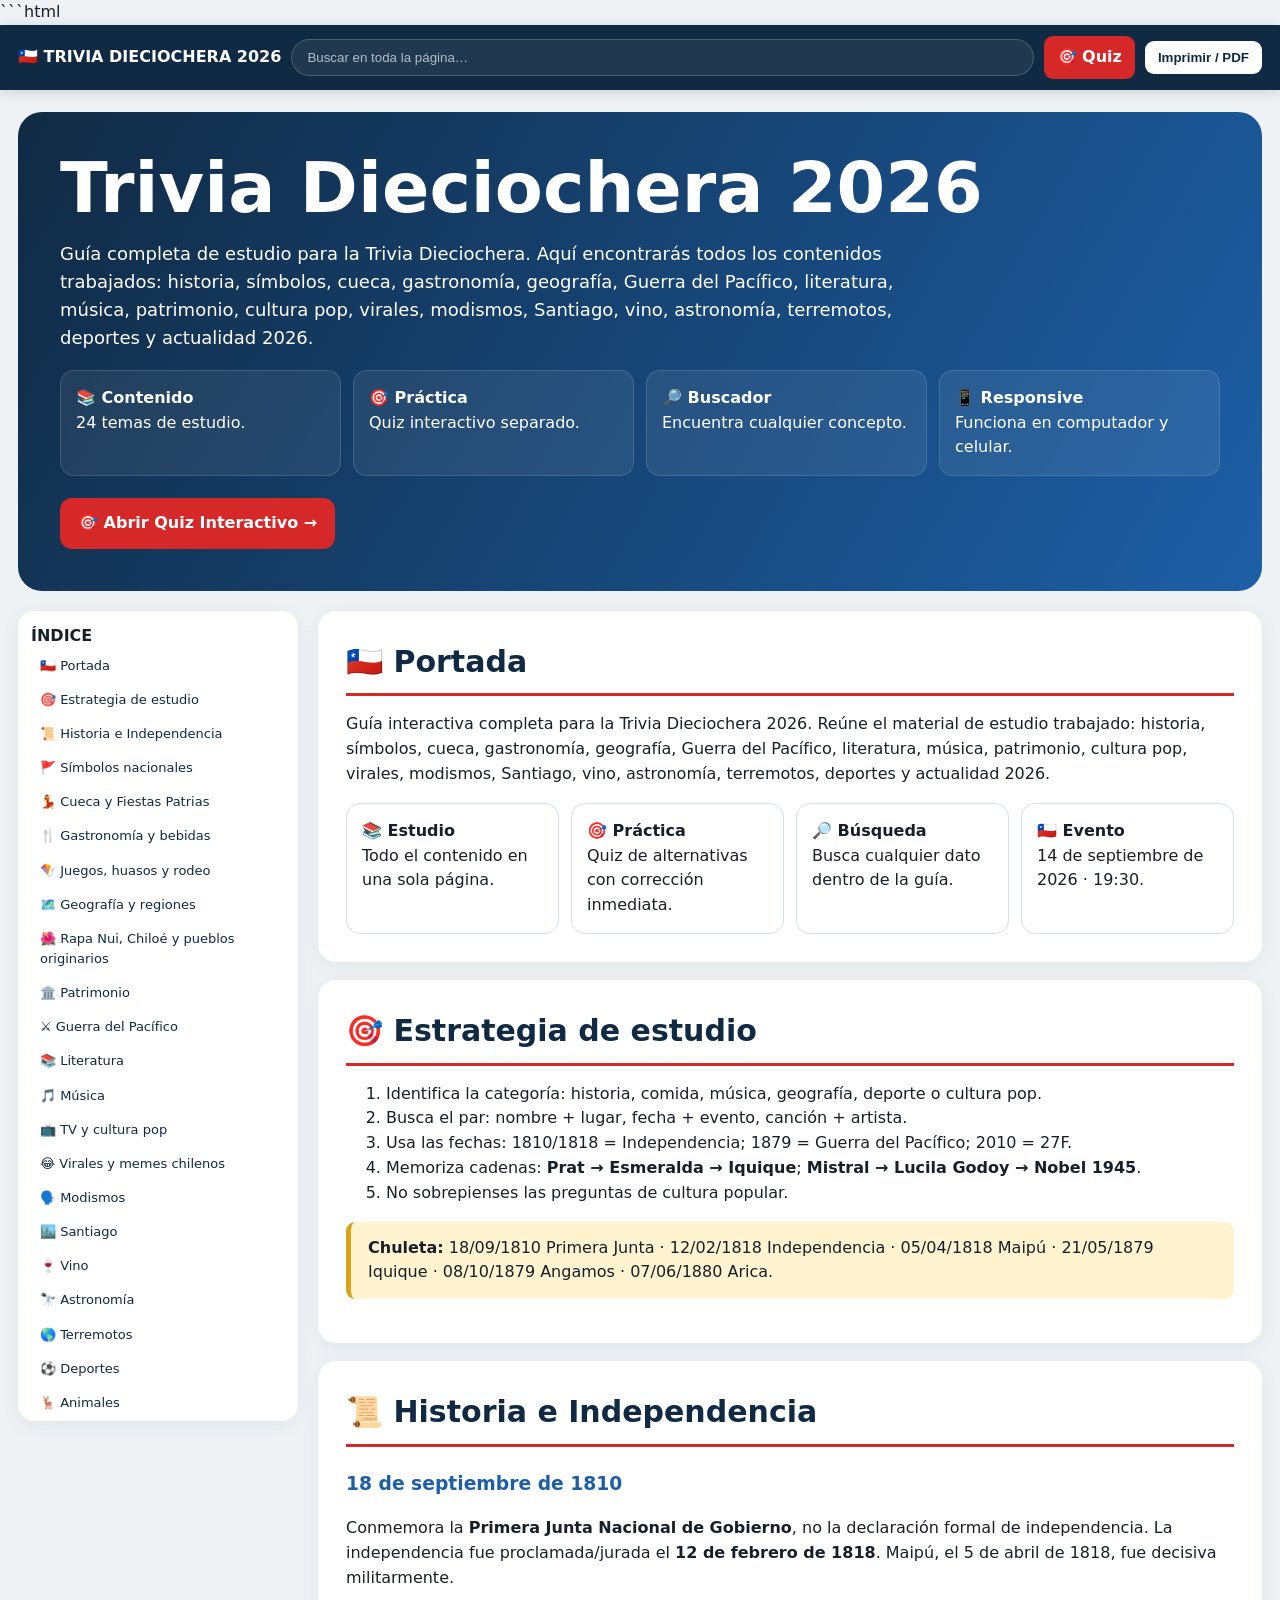
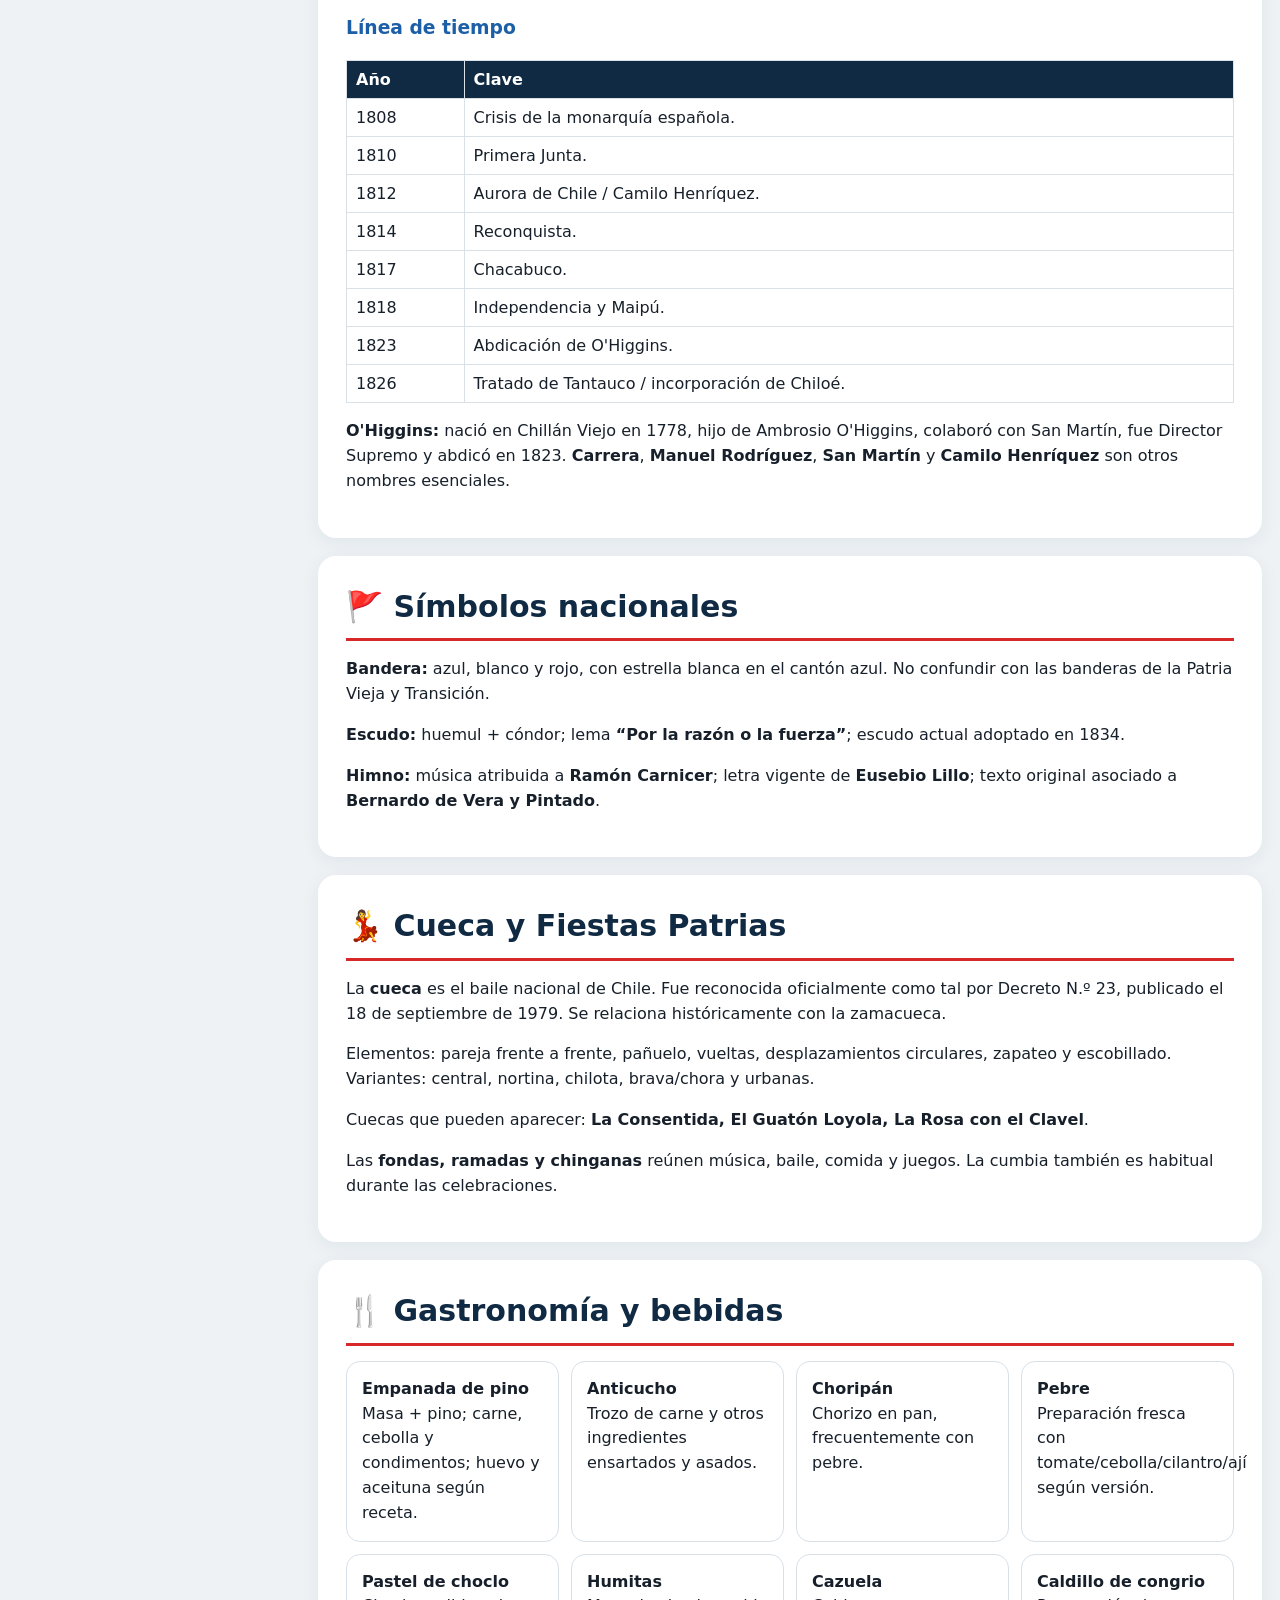
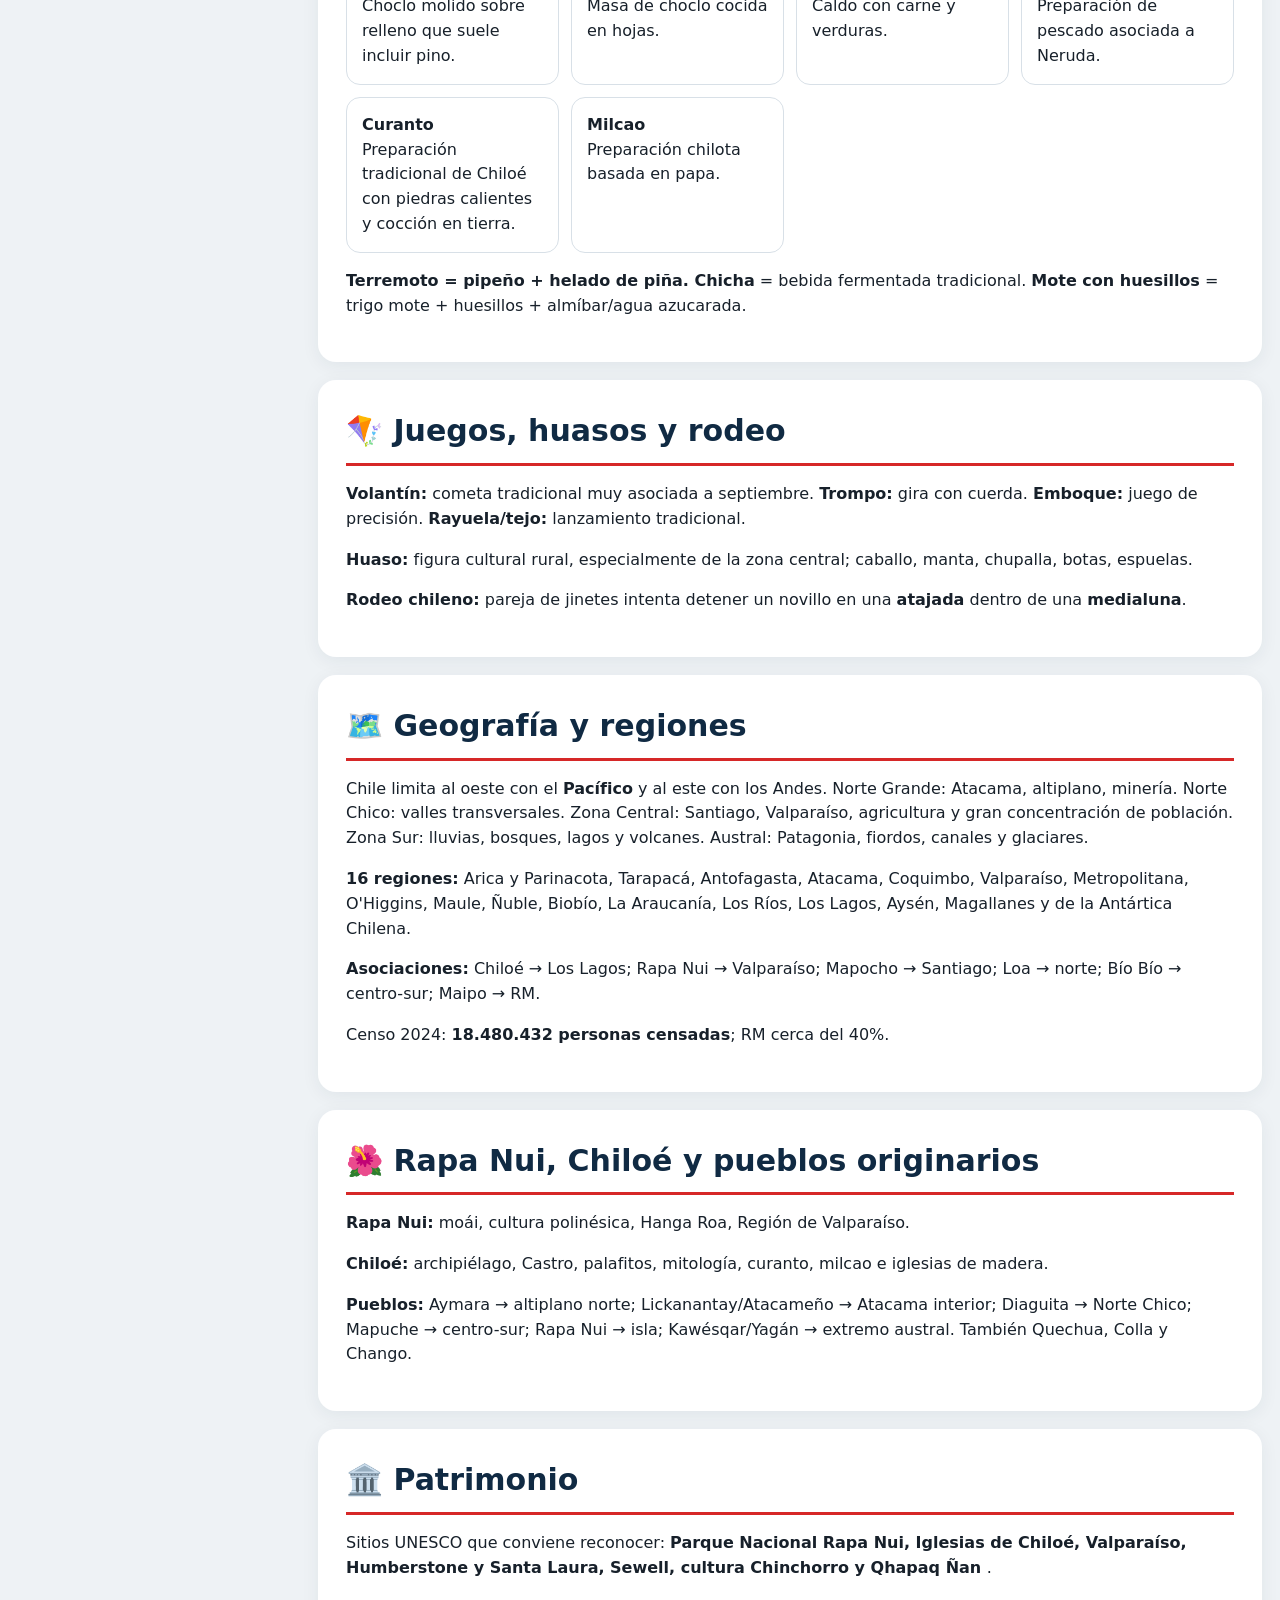
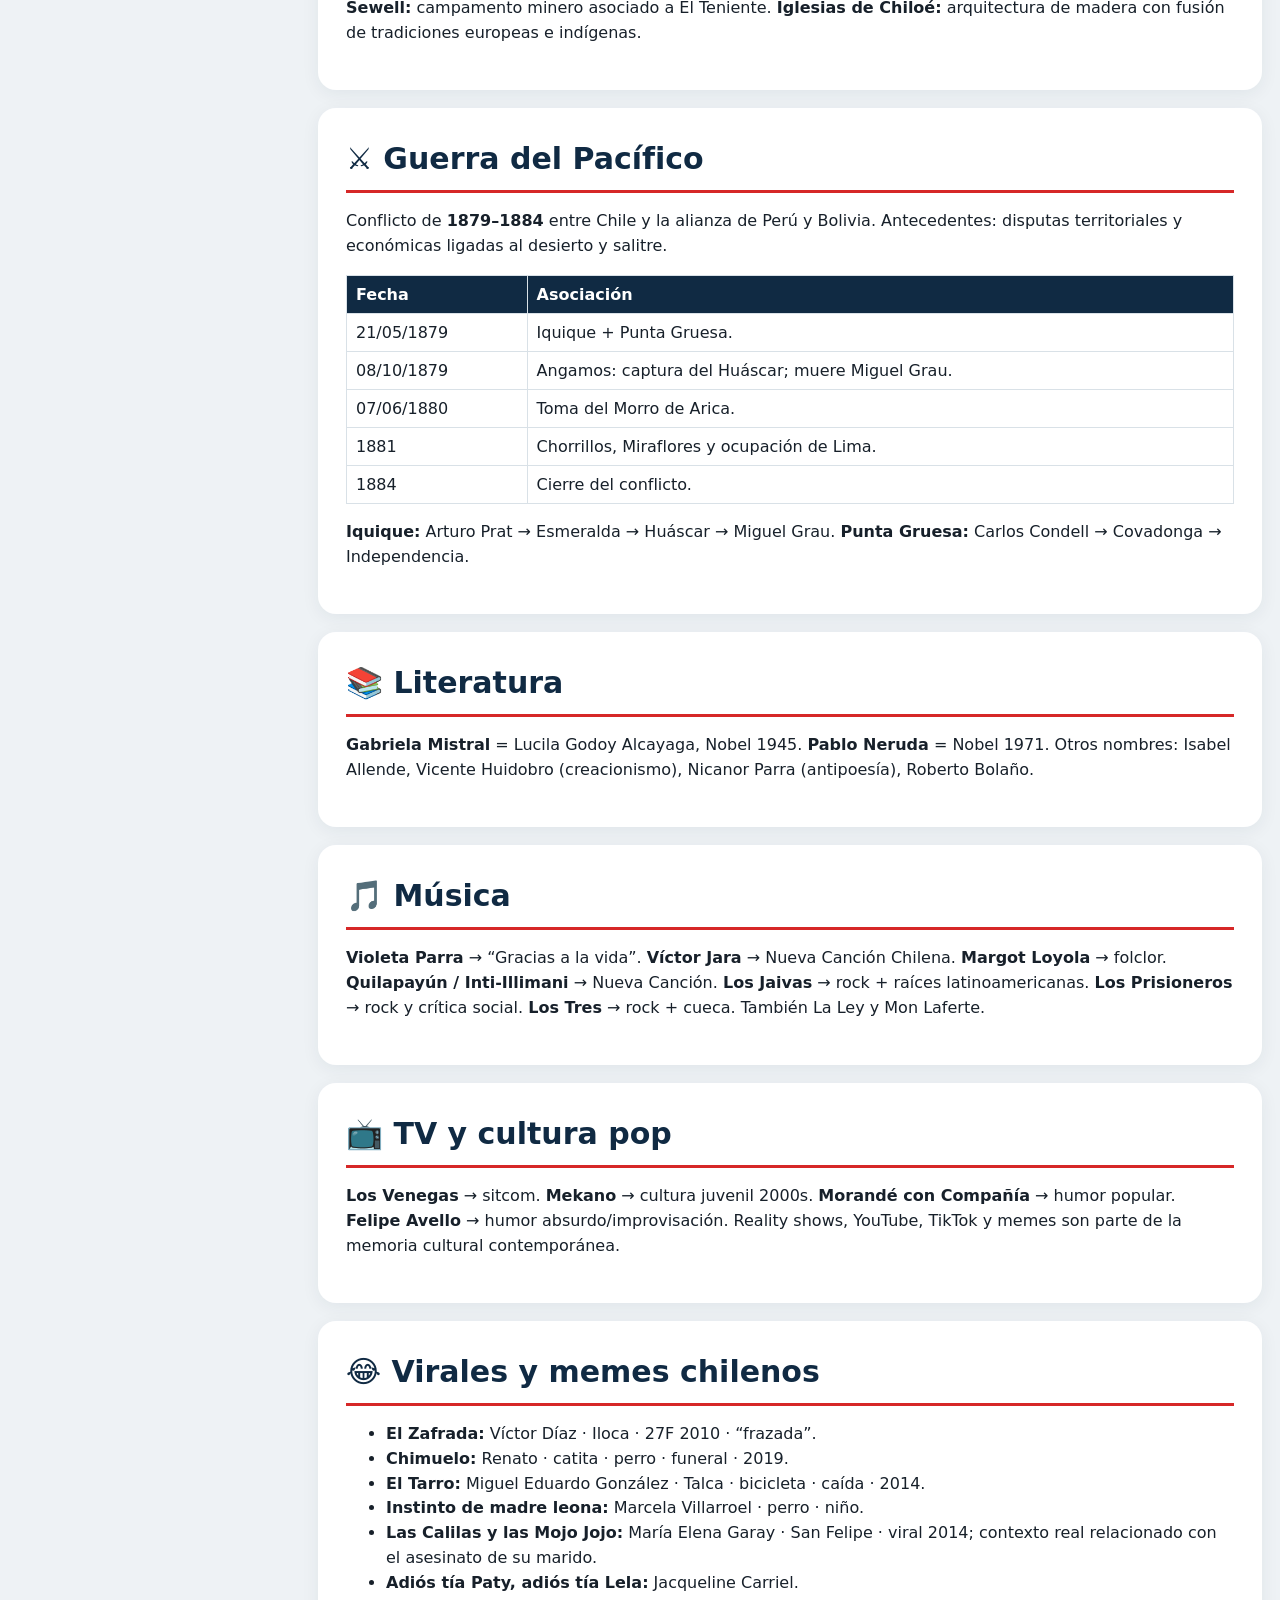
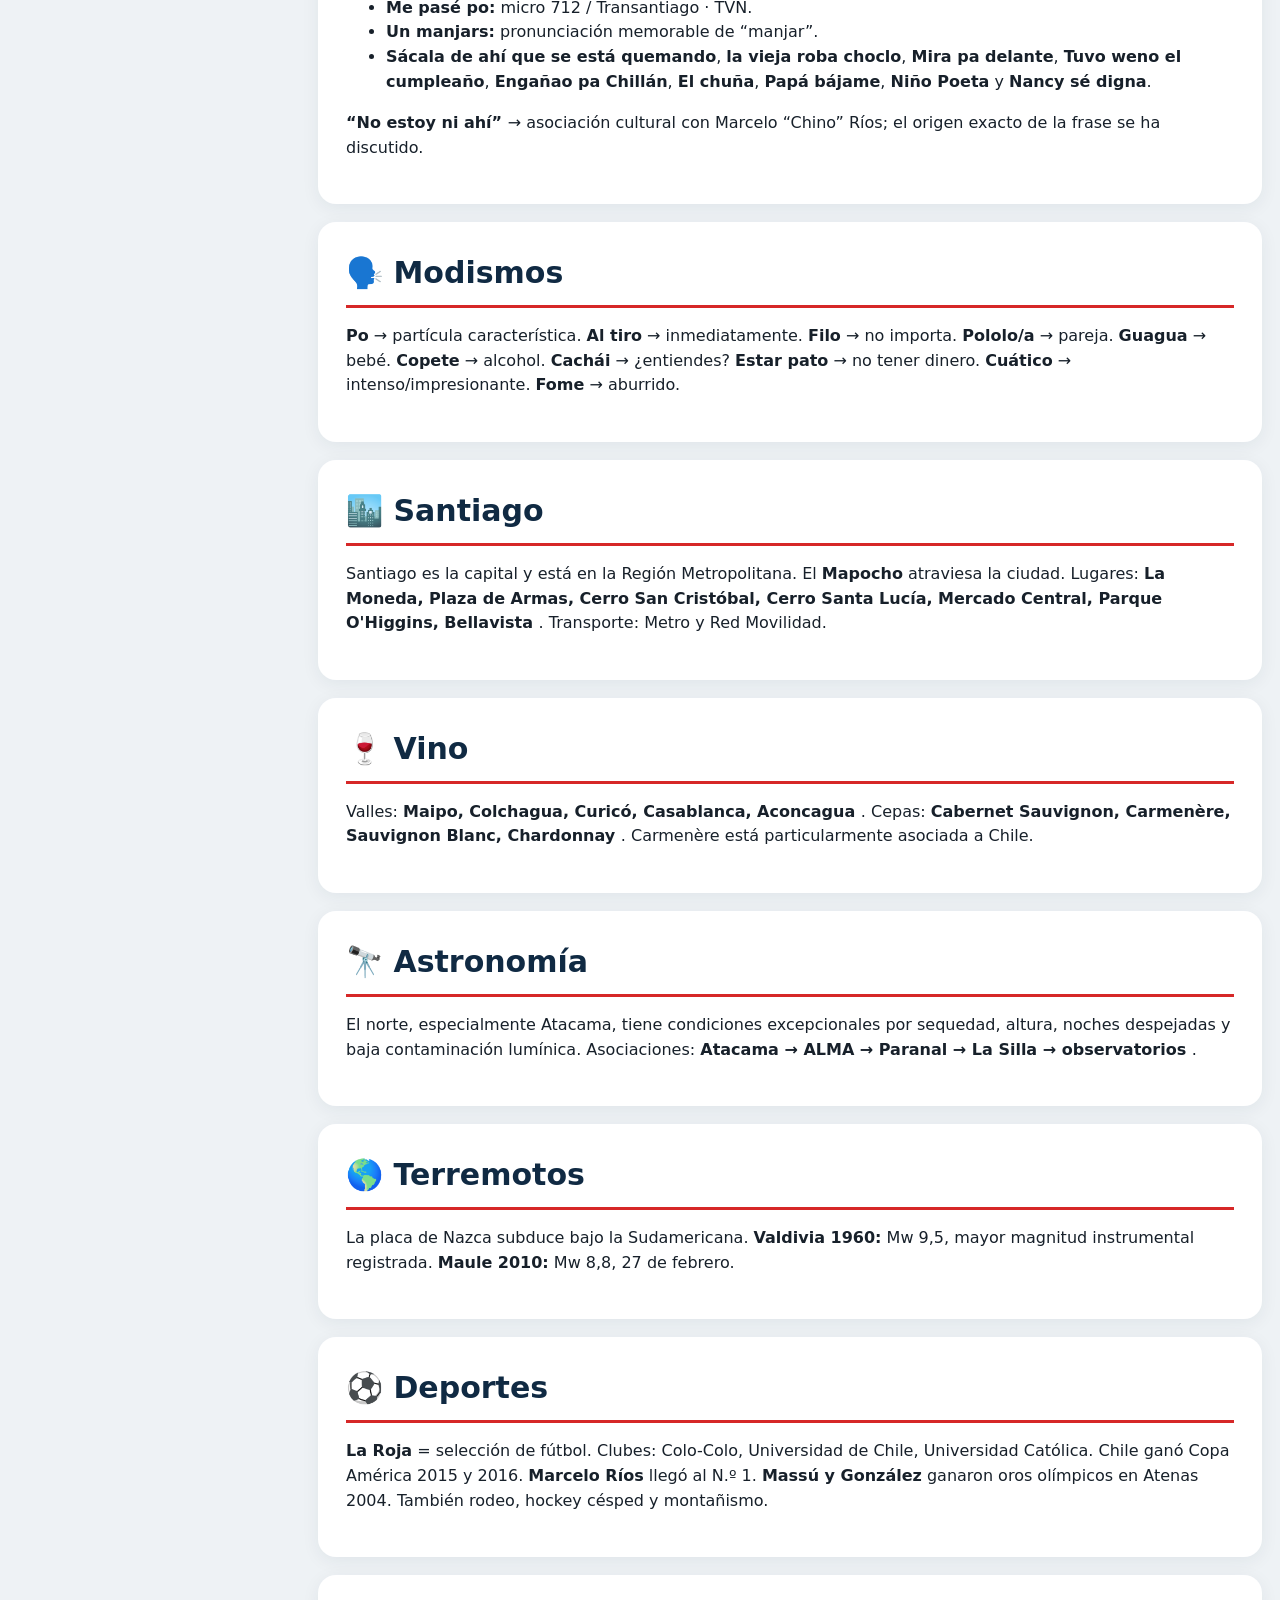
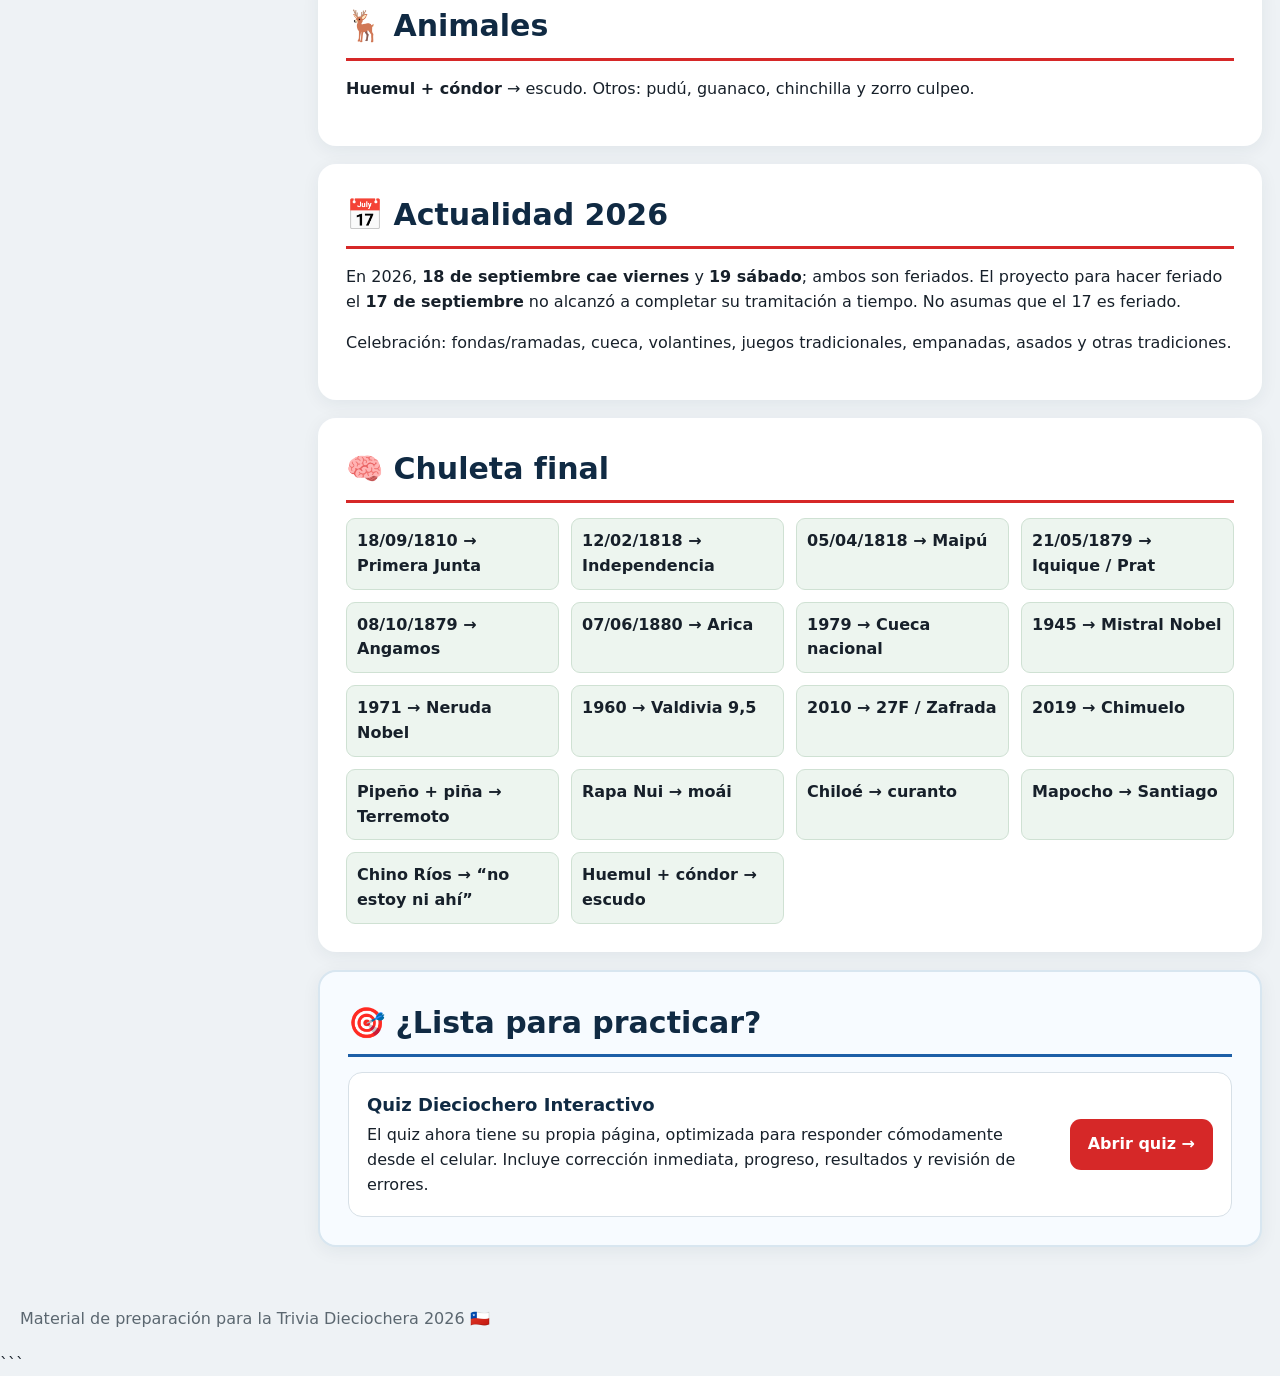
==== commit 4ec1e304: "Update index.html" ====
--- a/index.html
+++ b/index.html
@@ -1,146 +1,1899 @@
-<!doctype html><html lang="es"><head><meta charset="utf-8"><meta name="viewport" content="width=device-width,initial-scale=1"><meta name="theme-color" content="#fff8ed"><meta name="apple-mobile-web-app-capable" content="yes"><meta name="apple-mobile-web-app-status-bar-style" content="default"><title>Trivia Dieciochera 2026 — Guía completa + Quiz</title><link rel="icon" type="image/svg+xml" href="trivia_dieciochera_favicon.svg"><link rel="icon" type="image/png" sizes="32x32" href="trivia_dieciochera_favicon_32.png"><link rel="icon" type="image/png" sizes="16x16" href="trivia_dieciochera_favicon_16.png"><link rel="apple-touch-icon" sizes="192x192" href="trivia_dieciochera_icon_192.png"><style>*{box-sizing:border-box}body{margin:0;font-family:Inter,system-ui,-apple-system,BlinkMacSystemFont,"Segoe UI",sans-serif;background:#eef2f5;color:#17202a;line-height:1.55}header{position:sticky;top:0;z-index:10;background:#102a43;color:#fff;box-shadow:0 2px 12px #0002}.nav{max-width:1450px;margin:auto;padding:11px 18px;display:flex;gap:10px;align-items:center}.brand{font-weight:900}.nav input{flex:1;padding:10px 15px;border:1px solid #ffffff33;background:#ffffff12;color:white;border-radius:999px}.nav button{padding:9px 13px;border:0;border-radius:9px;font-weight:800}.wrap{max-width:1450px;margin:auto;padding:22px 18px}.hero{background:linear-gradient(120deg,#102a43,#1d5fa7);color:#fff;border-radius:24px;padding:42px}.hero h1{font-size:clamp(36px,6vw,70px);line-height:.98;margin:0 0 14px}.hero p{font-size:18px;max-width:900px}.cards,.memory{display:grid;grid-template-columns:repeat(auto-fit,minmax(210px,1fr));gap:12px}.cards>div{background:#fff;border:1px solid #d8e0e7;border-radius:14px;padding:15px}.hero .cards>div{background:#ffffff12;border-color:#ffffff22}.layout{display:grid;grid-template-columns:280px 1fr;gap:20px;margin-top:20px}.side{position:sticky;top:75px;align-self:start;max-height:calc(100vh - 90px);overflow:auto;background:#fff;border-radius:16px;padding:13px;box-shadow:0 4px 18px #102a4310}.side a{display:block;text-decoration:none;color:#102a43;padding:7px 9px;border-radius:8px;font-size:13px}.side a:hover{background:#edf4fa}section{background:#fff;border-radius:18px;padding:28px;margin-bottom:18px;box-shadow:0 4px 18px #102a4310;scroll-margin-top:75px}h2{color:#102a43;font-size:30px;border-bottom:3px solid #d62828;padding-bottom:8px;margin:0 0 15px}h3{color:#1d5fa7;margin-top:22px}.callout{background:#fff4cf;border-left:5px solid #d8a31a;padding:14px 17px;border-radius:9px;margin:16px 0}table{width:100%;border-collapse:collapse;margin:14px 0}th,td{padding:9px;border:1px solid #d9e1e7;text-align:left}th{background:#102a43;color:#fff}.memory span{background:#edf5ef;border:1px solid #cfe1d3;border-radius:9px;padding:10px;font-weight:700}.quiz{background:#f7fbff}.quizbar{display:flex;gap:12px;align-items:center;flex-wrap:wrap}.progress{height:9px;background:#dbe4eb;border-radius:99px;overflow:hidden;margin:12px 0}.progress div{height:100%;width:0;background:#d62828}.question{background:#fff;border:1px solid #d7e0e7;border-radius:14px;padding:18px;margin:14px 0}.option{display:block;width:100%;text-align:left;border:1px solid #d7e0e7;background:#f5f8fa;color:#17202a;border-radius:9px;padding:10px;margin:7px 0;cursor:pointer;font-weight:700}.option.correct{background:#dff2e3;border-color:#61a56b}.option.wrong{background:#fde1e1;border-color:#d66}.controls{display:flex;gap:8px;flex-wrap:wrap}.controls button,.reset{border:0;border-radius:9px;padding:10px 14px;background:#102a43;color:#fff;font-weight:800;cursor:pointer}.reset{background:#d62828}.small{color:#5b6770;font-size:13px}@media(max-width:900px){.layout{grid-template-columns:1fr}.side{position:relative;top:auto;max-height:none}.nav{flex-wrap:wrap}.nav input{order:3;flex-basis:100%}}
-.quiz{scroll-margin-top:75px}.quiz-title-row{display:flex;justify-content:space-between;gap:12px;align-items:center;flex-wrap:wrap}.quiz-score{font-size:15px;font-weight:900;background:#102a43;color:#fff;border-radius:999px;padding:7px 11px}.question h3{font-size:clamp(20px,3vw,28px);line-height:1.25;margin:0 0 16px}.option{min-height:52px;font-size:16px;padding:13px 14px;border-radius:12px;transition:transform .08s ease,background .15s ease}.option:active{transform:scale(.99)}.option:disabled{cursor:default;opacity:1}.option.correct{background:#d9f4df;border-color:#2c9b4b;color:#135c2b}.option.wrong{background:#ffe0e0;border-color:#d62828;color:#8b1111}.result{display:none;background:#fff;border:1px solid #d7e0e7;border-radius:16px;padding:20px;margin-top:14px}.result.show{display:block}.result .big{font-size:38px;font-weight:950;color:#102a43}.answer-note{font-weight:800}.quiz-nav{display:flex;gap:8px;align-items:center;justify-content:space-between;flex-wrap:wrap;margin-top:14px}.quiz-nav .controls{margin-left:auto}@media(max-width:760px){section.quiz{padding:17px 13px}.quizbar{position:sticky;top:57px;z-index:20;background:#f7fbff;padding:7px 0}.progress{height:10px}.question{padding:16px 13px}.option{min-height:56px;font-size:16px;padding:14px 13px}.controls button,.reset{min-height:46px;font-size:15px;padding:11px 15px}.quiz-nav{position:sticky;bottom:8px;background:#ffffffee;backdrop-filter:blur(8px);padding:8px;border-radius:14px;box-shadow:0 5px 20px #0001}.quiz-nav .controls{width:100%;justify-content:stretch}.quiz-nav .controls button{flex:1}.result .big{font-size:34px}}
-@media print{header,.side,#quizControls{display:none!important}body{background:#fff}.layout{display:block}section{box-shadow:none;break-inside:avoid}}
-/* Mobile navigation */
-.mobile-menu-btn{display:none}
-.mobile-overlay{display:none}
-.mobile-menu-head{display:none}
-@media (max-width:760px){
-  body{padding-bottom:72px}
-  header{position:sticky;top:0;z-index:30}
-  header .nav{padding:10px 14px;gap:8px}
-  header .brand{font-size:12px;white-space:nowrap}
-  header #search{min-width:0;width:100%;font-size:14px}
-  header .nav>button{display:none}
-  .mobile-menu-btn{display:flex;align-items:center;gap:7px;position:fixed;right:14px;bottom:14px;z-index:1000;border:0;border-radius:999px;padding:12px 16px;background:#111;color:#fff;font-weight:800;font-size:13px;box-shadow:0 8px 24px rgba(0,0,0,.25);cursor:pointer}
-  .mobile-menu-btn span{letter-spacing:.04em}
-  .mobile-overlay{position:fixed;inset:0;background:rgba(0,0,0,.42);z-index:998}
-  .mobile-overlay.open{display:block}
-  .side{position:fixed!important;left:0;top:0;bottom:0;width:min(86vw,340px);height:100vh!important;margin:0!important;border-radius:0 18px 18px 0;z-index:999;overflow-y:auto;transform:translateX(-105%);transition:transform .22s ease;padding:18px 14px 28px!important;background:#fff;box-shadow:12px 0 35px rgba(0,0,0,.2)}
-  .side.open{transform:translateX(0)}
-  .mobile-menu-head{display:flex;align-items:center;justify-content:space-between;margin-bottom:12px;font-size:17px}
-  .mobile-menu-head button{border:0;background:#f0f0f0;border-radius:50%;width:36px;height:36px;font-size:25px;line-height:1;cursor:pointer}
-  .side a{display:block;padding:11px 10px;border-radius:10px;margin:2px 0;font-size:14px}
-  .side a:hover,.side a:active{background:#f1f1f1}
-  .side hr{margin:10px 0}
-  .layout{display:block}
-  main{width:100%;min-width:0}
-  .wrap{padding:0 12px}
-  .hero{padding:24px 16px}
-  .hero h1{font-size:30px}
-  .cards{grid-template-columns:1fr 1fr!important}
-  section{scroll-margin-top:72px}
-  section h2{font-size:23px}
-  table{font-size:13px}
-}
-@media (max-width:430px){
-  .cards{grid-template-columns:1fr!important}
-  header .brand{display:none}
-  header .nav{grid-template-columns:1fr!important}
-  .hero h1{font-size:27px}
-}
-</style></head><body><header><div class="nav"><div class="brand">🇨🇱 TRIVIA DIECIOCHERA 2026</div><input id="search" placeholder="Buscar en toda la página…"><button onclick="window.print()">Imprimir / PDF</button></div></header><div class="wrap"><div class="hero"><h1>Trivia Dieciochera 2026</h1><p>Guía completa de estudio + quiz interactivo. Una sola página para estudiar todo el contenido trabajado en la preparación.</p><div class="cards"><div><b>📚 Contenido</b><br>24 temas.</div><div><b>🎯 Práctica</b><br>Más de 240 preguntas con alternativas.</div><div><b>🔎 Buscador</b><br>Encuentra cualquier concepto.</div><div><b>📱 Responsive</b><br>Funciona en computador y celular.</div></div></div><div class="layout"><aside class="side" id="mobileMenu">
-    <div class="mobile-menu-head"><strong>🇨🇱 MENÚ</strong><button id="closeMobileMenu" aria-label="Cerrar menú">×</button></div><b>ÍNDICE</b><a href="#s0">🇨🇱 Portada</a><a href="#s1">🎯 Estrategia de estudio</a><a href="#s2">📜 Historia e Independencia</a><a href="#s3">🚩 Símbolos nacionales</a><a href="#s4">💃 Cueca y Fiestas Patrias</a><a href="#s5">🍴 Gastronomía y bebidas</a><a href="#s6">🪁 Juegos, huasos y rodeo</a><a href="#s7">🗺️ Geografía y regiones</a><a href="#s8">🌺 Rapa Nui, Chiloé y pueblos originarios</a><a href="#s9">🏛️ Patrimonio</a><a href="#s10">⚔️ Guerra del Pacífico</a><a href="#s11">📚 Literatura</a><a href="#s12">🎵 Música</a><a href="#s13">📺 TV y cultura pop</a><a href="#s14">😂 Virales y memes chilenos</a><a href="#s15">🗣️ Modismos</a><a href="#s16">🏙️ Santiago</a><a href="#s17">🍷 Vino</a><a href="#s18">🔭 Astronomía</a><a href="#s19">🌎 Terremotos</a><a href="#s20">⚽ Deportes</a><a href="#s21">🦌 Animales</a><a href="#s22">📅 Actualidad 2026</a><a href="#s24">🪶 Pueblos originarios</a><a href="#s25">🏛️ Presidentes</a><a href="#s26">📜 Tratados y fronteras</a><a href="#s23">🧠 Chuleta final</a><hr><a href="#quiz"><b>🎯 QUIZ</b></a></aside><main><section id="s0"><h2>🇨🇱 Portada</h2><p class="lead">Guía interactiva completa para la Trivia Dieciochera 2026. Reúne el material de estudio trabajado: historia, símbolos, cueca, gastronomía, geografía, Guerra del Pacífico, literatura, música, patrimonio, cultura pop, virales, modismos, Santiago, vino, astronomía, terremotos, deportes y actualidad 2026.</p><div class="cards"><div><b>📚 Estudio</b><br>Todo el contenido en una sola página.</div><div><b>🎯 Práctica</b><br>Quiz de alternativas con corrección inmediata.</div><div><b>🔎 Búsqueda</b><br>Busca cualquier dato dentro de la guía.</div><div><b>🇨🇱 Evento</b><br>14 de septiembre de 2026 · 19:30.</div></div></section><section id="s1"><h2>🎯 Estrategia de estudio</h2><ol><li>Identifica la categoría: historia, comida, música, geografía, deporte o cultura pop.</li><li>Busca el par: nombre + lugar, fecha + evento, canción + artista.</li><li>Usa las fechas: 1810/1818 = Independencia; 1879 = Guerra del Pacífico; 2010 = 27F.</li><li>Memoriza cadenas: <b>Prat → Esmeralda → Iquique</b>; <b>Mistral → Lucila Godoy → Nobel 1945</b>.</li><li>No sobrepienses las preguntas de cultura popular.</li></ol><div class="callout"><b>Chuleta:</b> 18/09/1810 Primera Junta · 12/02/1818 Independencia · 05/04/1818 Maipú · 21/05/1879 Iquique · 08/10/1879 Angamos · 07/06/1880 Arica.</div></section><section id="s2"><h2>📜 Historia e Independencia</h2><h3>18 de septiembre de 1810</h3><p>Conmemora la <b>Primera Junta Nacional de Gobierno</b>, no la declaración formal de independencia. La independencia fue proclamada/jurada el <b>12 de febrero de 1818</b>. Maipú, el 5 de abril de 1818, fue decisiva militarmente.</p><h3>Línea de tiempo</h3><table><tr><th>Año</th><th>Clave</th></tr><tr><td>1808</td><td>Crisis de la monarquía española.</td></tr><tr><td>1810</td><td>Primera Junta.</td></tr><tr><td>1812</td><td>Aurora de Chile / Camilo Henríquez.</td></tr><tr><td>1814</td><td>Reconquista.</td></tr><tr><td>1817</td><td>Chacabuco.</td></tr><tr><td>1818</td><td>Independencia y Maipú.</td></tr><tr><td>1823</td><td>Abdicación de O'Higgins.</td></tr><tr><td>1826</td><td>Tratado de Tantauco / incorporación de Chiloé.</td></tr></table><p><b>O'Higgins:</b> nació en Chillán Viejo en 1778, hijo de Ambrosio O'Higgins, colaboró con San Martín, fue Director Supremo y abdicó en 1823. <b>Carrera</b>, <b>Manuel Rodríguez</b>, <b>San Martín</b> y <b>Camilo Henríquez</b> son otros nombres esenciales.</p></section><section id="s3"><h2>🚩 Símbolos nacionales</h2><p><b>Bandera:</b> azul, blanco y rojo, con estrella blanca en el cantón azul. No confundir con las banderas de la Patria Vieja y Transición.</p><p><b>Escudo:</b> huemul + cóndor; lema <b>“Por la razón o la fuerza”</b>; escudo actual adoptado en 1834.</p><p><b>Himno:</b> música atribuida a <b>Ramón Carnicer</b>; letra vigente de <b>Eusebio Lillo</b>; texto original asociado a <b>Bernardo de Vera y Pintado</b>.</p></section><section id="s4"><h2>💃 Cueca y Fiestas Patrias</h2><p>La <b>cueca</b> es el baile nacional de Chile. Fue reconocida oficialmente como tal por Decreto N.º 23, publicado el 18 de septiembre de 1979. Se relaciona históricamente con la zamacueca.</p><p>Elementos: pareja frente a frente, pañuelo, vueltas, desplazamientos circulares, zapateo y escobillado. Variantes: central, nortina, chilota, brava/chora y urbanas.</p><p>Cuecas que pueden aparecer: <b>La Consentida, El Guatón Loyola, La Rosa con el Clavel</b>.</p><p>Las <b>fondas, ramadas y chinganas</b> reúnen música, baile, comida y juegos. La cumbia también es habitual durante las celebraciones.</p></section><section id="s5"><h2>🍴 Gastronomía y bebidas</h2><div class="cards"><div><b>Empanada de pino</b><br>Masa + pino; carne, cebolla y condimentos; huevo y aceituna según receta.</div><div><b>Anticucho</b><br>Trozo de carne y otros ingredientes ensartados y asados.</div><div><b>Choripán</b><br>Chorizo en pan, frecuentemente con pebre.</div><div><b>Pebre</b><br>Preparación fresca con tomate/cebolla/cilantro/ají según versión.</div><div><b>Pastel de choclo</b><br>Choclo molido sobre relleno que suele incluir pino.</div><div><b>Humitas</b><br>Masa de choclo cocida en hojas.</div><div><b>Cazuela</b><br>Caldo con carne y verduras.</div><div><b>Caldillo de congrio</b><br>Preparación de pescado asociada a Neruda.</div><div><b>Curanto</b><br>Preparación tradicional de Chiloé con piedras calientes y cocción en tierra.</div><div><b>Milcao</b><br>Preparación chilota basada en papa.</div></div><p><b>Terremoto = pipeño + helado de piña.</b> <b>Chicha</b> = bebida fermentada tradicional. <b>Mote con huesillos</b> = trigo mote + huesillos + almíbar/agua azucarada.</p></section><section id="s6"><h2>🪁 Juegos, huasos y rodeo</h2><p><b>Volantín:</b> cometa tradicional muy asociada a septiembre. <b>Trompo:</b> gira con cuerda. <b>Emboque:</b> juego de precisión. <b>Rayuela/tejo:</b> lanzamiento tradicional.</p><p><b>Huaso:</b> figura cultural rural, especialmente de la zona central; caballo, manta, chupalla, botas, espuelas.</p><p><b>Rodeo chileno:</b> pareja de jinetes intenta detener un novillo en una <b>atajada</b> dentro de una <b>medialuna</b>.</p></section><section id="s7"><h2>🗺️ Geografía y regiones</h2><p>Chile limita al oeste con el <b>Pacífico</b> y al este con los Andes. Norte Grande: Atacama, altiplano, minería. Norte Chico: valles transversales. Zona Central: Santiago, Valparaíso, agricultura y gran concentración de población. Zona Sur: lluvias, bosques, lagos y volcanes. Austral: Patagonia, fiordos, canales y glaciares.</p><p><b>16 regiones:</b> Arica y Parinacota, Tarapacá, Antofagasta, Atacama, Coquimbo, Valparaíso, Metropolitana, O'Higgins, Maule, Ñuble, Biobío, La Araucanía, Los Ríos, Los Lagos, Aysén, Magallanes y de la Antártica Chilena.</p><p><b>Asociaciones:</b> Chiloé → Los Lagos; Rapa Nui → Valparaíso; Mapocho → Santiago; Loa → norte; Bío Bío → centro-sur; Maipo → RM.</p><p>Censo 2024: <b>18.480.432 personas censadas</b>; RM cerca del 40%.</p></section><section id="s8"><h2>🌺 Rapa Nui, Chiloé y pueblos originarios</h2><p><b>Rapa Nui:</b> moái, cultura polinésica, Hanga Roa, Región de Valparaíso.</p><p><b>Chiloé:</b> archipiélago, Castro, palafitos, mitología, curanto, milcao e iglesias de madera.</p><p><b>Pueblos:</b> Aymara → altiplano norte; Lickanantay/Atacameño → Atacama interior; Diaguita → Norte Chico; Mapuche → centro-sur; Rapa Nui → isla; Kawésqar/Yagán → extremo austral. También Quechua, Colla y Chango.</p></section><section id="s9"><h2>🏛️ Patrimonio</h2><p>Sitios UNESCO que conviene reconocer: <b>Parque Nacional Rapa Nui, Iglesias de Chiloé, Valparaíso, Humberstone y Santa Laura, Sewell, cultura Chinchorro y Qhapaq Ñan</b>.</p><p><b>Sewell:</b> campamento minero asociado a El Teniente. <b>Iglesias de Chiloé:</b> arquitectura de madera con fusión de tradiciones europeas e indígenas.</p></section><section id="s10"><h2>⚔️ Guerra del Pacífico</h2><p>Conflicto de <b>1879–1884</b> entre Chile y la alianza de Perú y Bolivia. Antecedentes: disputas territoriales y económicas ligadas al desierto y salitre.</p><table><tr><th>Fecha</th><th>Asociación</th></tr><tr><td>21/05/1879</td><td>Iquique + Punta Gruesa.</td></tr><tr><td>08/10/1879</td><td>Angamos: captura del Huáscar; muere Miguel Grau.</td></tr><tr><td>07/06/1880</td><td>Toma del Morro de Arica.</td></tr><tr><td>1881</td><td>Chorrillos, Miraflores y ocupación de Lima.</td></tr><tr><td>1884</td><td>Cierre del conflicto.</td></tr></table><p><b>Iquique:</b> Arturo Prat → Esmeralda → Huáscar → Miguel Grau. <b>Punta Gruesa:</b> Carlos Condell → Covadonga → Independencia.</p></section><section id="s11"><h2>📚 Literatura</h2><p><b>Gabriela Mistral</b> = Lucila Godoy Alcayaga, Nobel 1945. <b>Pablo Neruda</b> = Nobel 1971. Otros nombres: Isabel Allende, Vicente Huidobro (creacionismo), Nicanor Parra (antipoesía), Roberto Bolaño.</p></section><section id="s12"><h2>🎵 Música</h2><p><b>Violeta Parra</b> → “Gracias a la vida”. <b>Víctor Jara</b> → Nueva Canción Chilena. <b>Margot Loyola</b> → folclor. <b>Quilapayún / Inti-Illimani</b> → Nueva Canción. <b>Los Jaivas</b> → rock + raíces latinoamericanas. <b>Los Prisioneros</b> → rock y crítica social. <b>Los Tres</b> → rock + cueca. También La Ley y Mon Laferte.</p></section><section id="s13"><h2>📺 TV y cultura pop</h2><p><b>Los Venegas</b> → sitcom. <b>Mekano</b> → cultura juvenil 2000s. <b>Morandé con Compañía</b> → humor popular. <b>Felipe Avello</b> → humor absurdo/improvisación. Reality shows, YouTube, TikTok y memes son parte de la memoria cultural contemporánea.</p></section><section id="s14"><h2>😂 Virales y memes chilenos</h2><ul><li><b>El Zafrada:</b> Víctor Díaz · Iloca · 27F 2010 · “frazada”.</li><li><b>Chimuelo:</b> Renato · catita · perro · funeral · 2019.</li><li><b>El Tarro:</b> Miguel Eduardo González · Talca · bicicleta · caída · 2014.</li><li><b>Instinto de madre leona:</b> Marcela Villarroel · perro · niño.</li><li><b>Las Calilas y las Mojo Jojo:</b> María Elena Garay · San Felipe · viral 2014; contexto real relacionado con el asesinato de su marido.</li><li><b>Adiós tía Paty, adiós tía Lela:</b> Jacqueline Carriel.</li><li><b>Me pasé po:</b> micro 712 / Transantiago · TVN.</li><li><b>Un manjars:</b> pronunciación memorable de “manjar”.</li><li><b>Sácala de ahí que se está quemando</b>, <b>la vieja roba choclo</b>, <b>Mira pa delante</b>, <b>Tuvo weno el cumpleaño</b>, <b>Engañao pa Chillán</b>, <b>El chuña</b>, <b>Papá bájame</b>, <b>Niño Poeta</b> y <b>Nancy sé digna</b>.</li></ul><p><b>“No estoy ni ahí”</b> → asociación cultural con Marcelo “Chino” Ríos; el origen exacto de la frase se ha discutido.</p></section><section id="s15"><h2>🗣️ Modismos</h2><p><b>Po</b> → partícula característica. <b>Al tiro</b> → inmediatamente. <b>Filo</b> → no importa. <b>Pololo/a</b> → pareja. <b>Guagua</b> → bebé. <b>Copete</b> → alcohol. <b>Cachái</b> → ¿entiendes? <b>Estar pato</b> → no tener dinero. <b>Cuático</b> → intenso/impresionante. <b>Fome</b> → aburrido.</p></section><section id="s16"><h2>🏙️ Santiago</h2><p>Santiago es la capital y está en la Región Metropolitana. El <b>Mapocho</b> atraviesa la ciudad. Lugares: <b>La Moneda, Plaza de Armas, Cerro San Cristóbal, Cerro Santa Lucía, Mercado Central, Parque O'Higgins, Bellavista</b>. Transporte: Metro y Red Movilidad.</p></section><section id="s17"><h2>🍷 Vino</h2><p>Valles: <b>Maipo, Colchagua, Curicó, Casablanca, Aconcagua</b>. Cepas: <b>Cabernet Sauvignon, Carmenère, Sauvignon Blanc, Chardonnay</b>. Carmenère está particularmente asociada a Chile.</p></section><section id="s18"><h2>🔭 Astronomía</h2><p>El norte, especialmente Atacama, tiene condiciones excepcionales por sequedad, altura, noches despejadas y baja contaminación lumínica. Asociaciones: <b>Atacama → ALMA → Paranal → La Silla → observatorios</b>.</p></section><section id="s19"><h2>🌎 Terremotos</h2><p>La placa de Nazca subduce bajo la Sudamericana. <b>Valdivia 1960:</b> Mw 9,5, mayor magnitud instrumental registrada. <b>Maule 2010:</b> Mw 8,8, 27 de febrero.</p></section><section id="s20"><h2>⚽ Deportes</h2><p><b>La Roja</b> = selección de fútbol. Clubes: Colo-Colo, Universidad de Chile, Universidad Católica. Chile ganó Copa América 2015 y 2016. <b>Marcelo Ríos</b> llegó al N.º 1. <b>Massú y González</b> ganaron oros olímpicos en Atenas 2004. También rodeo, hockey césped y montañismo.</p></section><section id="s21"><h2>🦌 Animales</h2><p><b>Huemul + cóndor</b> → escudo. Otros: pudú, guanaco, chinchilla y zorro culpeo.</p></section><section id="s22"><h2>📅 Actualidad 2026</h2><p>En 2026, <b>18 de septiembre cae viernes</b> y <b>19 sábado</b>; ambos son feriados. El proyecto para hacer feriado el <b>17 de septiembre</b> no alcanzó a completar su tramitación a tiempo. No asumas que el 17 es feriado.</p><p>Celebración: fondas/ramadas, cueca, volantines, juegos tradicionales, empanadas, asados y otras tradiciones.</p></section><section id="s24"><h2>🪶 Pueblos originarios de Chile</h2><p class="lead">Para la trivia conviene aprender <b>los 11 pueblos indígenas u originarios reconocidos por la ley chilena</b> y asociarlos rápidamente a territorio, cultura o dato distintivo.</p><div class="tablewrap"><table><thead><tr><th>Pueblo</th><th>Zona / asociación clave</th><th>Dato que conviene recordar</th></tr></thead><tbody>
-<tr><td><b>Aymara</b></td><td>Altiplano y Norte Grande, especialmente Arica y Parinacota y Tarapacá</td><td>Lengua y cultura andina; agricultura en terrazas y tradición textil.</td></tr>
-<tr><td><b>Quechua</b></td><td>Norte de Chile, principalmente zonas altiplánicas</td><td>Parte de una gran tradición andina extendida por varios países.</td></tr>
-<tr><td><b>Lickanantay / Atacameño</b></td><td>Desierto de Atacama, San Pedro de Atacama y cuenca del Loa</td><td>Tradición agrícola y ganadera en oasis y quebradas; estrecha relación con el desierto.</td></tr>
-<tr><td><b>Diaguita</b></td><td>Norte Chico, especialmente valles de Atacama y Coquimbo</td><td>Famosos por su cerámica decorada con diseños geométricos.</td></tr>
-<tr><td><b>Colla</b></td><td>Andes del Norte Grande y Norte Chico</td><td>Tradición pastoril y de movilidad cordillerana.</td></tr>
-<tr><td><b>Chango</b></td><td>Costa del norte de Chile</td><td>Pueblo costero asociado históricamente a la pesca y navegación.</td></tr>
-<tr><td><b>Mapuche</b></td><td>Centro-sur, especialmente Biobío, La Araucanía, Los Ríos y Los Lagos</td><td>Es el pueblo originario con mayor población en el Censo 2024.</td></tr>
-<tr><td><b>Rapa Nui</b></td><td>Isla de Rapa Nui, Región de Valparaíso</td><td>Moái, ahu, lengua rapanui y fuerte tradición polinésica.</td></tr>
-<tr><td><b>Kawésqar</b></td><td>Canales y fiordos de la Patagonia occidental</td><td>Pueblo canoero de los archipiélagos australes.</td></tr>
-<tr><td><b>Yagán</b></td><td>Extremo austral, especialmente entorno de Tierra del Fuego y canales</td><td>Pueblo canoero asociado al área del canal Beagle.</td></tr>
-<tr><td><b>Selk'nam</b></td><td>Tierra del Fuego</td><td>Pueblo cazador-recolector terrestre de la Patagonia insular.</td></tr>
-</tbody></table></div><div class="callout"><b>Dato Censo 2024:</b> 2.105.863 personas, equivalentes al <b>11,5%</b> de las personas censadas, se identificaron o consideraron pertenecientes a algún pueblo indígena u originario. Dentro de este grupo, Mapuche: 1.623.073; Aymara: 178.637; Diaguita: 153.231. citeturn223219search13turn223219search1</div><h3>Asociaciones rápidas para memorizar</h3><p><b>Rapa Nui → moái</b> · <b>Mapuche → centro-sur / Wallmapu</b> · <b>Yagán → canal Beagle</b> · <b>Selk'nam → Tierra del Fuego</b> · <b>Kawésqar → canales patagónicos</b> · <b>Chango → costa norte</b> · <b>Lickanantay → Atacama / Loa</b> · <b>Diaguita → Norte Chico / cerámica</b> · <b>Aymara → altiplano</b>.</p></section>
-<section id="s25"><h2>🏛️ Presidentes de Chile</h2><p class="lead">No memorices solo nombres: asocia cada Presidente con un <b>período o hecho característico</b>. La lista oficial de la Biblioteca del Congreso incluye los mandatos presidenciales; O'Higgins fue Director Supremo y no Presidente de la República. citeturn583902search0</p><div class="tablewrap"><table><thead><tr><th>Presidente / autoridad</th><th>Período aproximado</th><th>Clave de trivia</th></tr></thead><tbody>
-<tr><td><b>Bernardo O'Higgins</b></td><td>1817–1823</td><td>Director Supremo; independencia y organización de la nueva República.</td></tr>
-<tr><td><b>Ramón Freire</b></td><td>1823–1826/27</td><td>Etapa de organización republicana; campañas de Chiloé.</td></tr>
-<tr><td><b>Francisco Antonio Pinto</b></td><td>1827–1829</td><td>Presidencia en el período de organización de la República.</td></tr>
-<tr><td><b>José Joaquín Prieto</b></td><td>1831–1841</td><td>Inicio de la República Conservadora; Constitución de 1833.</td></tr>
-<tr><td><b>Manuel Bulnes</b></td><td>1841–1851</td><td>Batalla de Yungay, ocupación del Estrecho de Magallanes y expansión educacional.</td></tr>
-<tr><td><b>Manuel Montt</b></td><td>1851–1861</td><td>Ferrocarril y modernización; controversias político-religiosas.</td></tr>
-<tr><td><b>José Joaquín Pérez</b></td><td>1861–1871</td><td>Transición tras la República Conservadora.</td></tr>
-<tr><td><b>Federico Errázuriz Zañartu</b></td><td>1871–1876</td><td>Reformas liberales y secularización.</td></tr>
-<tr><td><b>Aníbal Pinto</b></td><td>1876–1881</td><td>Presidente durante gran parte de la Guerra del Pacífico.</td></tr>
-<tr><td><b>Domingo Santa María</b></td><td>1881–1886</td><td>Final de la Guerra del Pacífico; leyes laicas.</td></tr>
-<tr><td><b>José Manuel Balmaceda</b></td><td>1886–1891</td><td>Gran programa de obras públicas; Guerra Civil de 1891.</td></tr>
-<tr><tr><td><b>Jorge Montt</b></td><td>1891–1896</td><td>Tras la Guerra Civil; predominio del parlamentarismo.</td></tr>
-<tr><tr><td><b>Federico Errázuriz Echaurren</b></td><td>1896–1901</td><td>Presidencia en época de tensiones limítrofes con Argentina.</td></tr>
-<tr><td><b>Germán Riesco</b></td><td>1901–1906</td><td>Acuerdos y política exterior; Tratado de Paz de 1904 con Bolivia.</td></tr>
-<tr><td><b>Pedro Montt</b></td><td>1906–1910</td><td>Terremoto de Valparaíso de 1906; final de su mandato marcado por crisis sociales.</td></tr>
-<tr><td><b>Ramón Barros Luco</b></td><td>1910–1915</td><td>Período conocido por el uso del “barros luco” como sándwich; política parlamentaria.</td></tr>
-<tr><td><b>Juan Luis Sanfuentes</b></td><td>1915–1920</td><td>Fin de la etapa parlamentaria.</td></tr>
-<tr><td><b>Arturo Alessandri Palma</b></td><td>1920–1925 y 1932–1938</td><td>“León de Tarapacá”; Constitución de 1925 y grandes reformas políticas.</td></tr>
-<tr><td><b>Emiliano Figueroa</b></td><td>1925–1927</td><td>Breve gobierno en la transición previa a Ibáñez.</td></tr>
-<tr><td><b>Carlos Ibáñez del Campo</b></td><td>1927–1931 y 1952–1958</td><td>Dos períodos presidenciales separados por décadas.</td></tr>
-<tr><td><b>Juan Esteban Montero</b></td><td>1931–1932</td><td>Gobierno breve en la crisis de 1932.</td></tr>
-<tr><td><b>Pedro Aguirre Cerda</b></td><td>1938–1941</td><td>“Gobernar es educar”; creación de CORFO tras el terremoto de Chillán.</td></tr>
-<tr><td><b>Juan Antonio Ríos</b></td><td>1942–1946</td><td>Gobierno durante la Segunda Guerra Mundial; Chile rompió relaciones con el Eje.</td></tr>
-<tr><td><b>Gabriel González Videla</b></td><td>1946–1952</td><td>Ley de Defensa Permanente de la Democracia (“Ley Maldita”).</td></tr>
-<tr><td><b>Jorge Alessandri Rodríguez</b></td><td>1958–1964</td><td>Gobierno independiente; terremoto de 1960.</td></tr>
-<tr><td><b>Eduardo Frei Montalva</b></td><td>1964–1970</td><td>“Revolución en libertad”; chilenización del cobre.</td></tr>
-<tr><td><b>Salvador Allende</b></td><td>1970–1973</td><td>Primer marxista elegido democráticamente como presidente en Chile; nacionalización del cobre.</td></tr>
-<tr><td><b>Augusto Pinochet</b></td><td>1973–1990</td><td>Jefe de Estado de facto; Constitución de 1980; régimen militar.</td></tr>
-<tr><td><b>Patricio Aylwin</b></td><td>1990–1994</td><td>Primer Presidente de la transición democrática.</td></tr>
-<tr><td><b>Eduardo Frei Ruiz-Tagle</b></td><td>1994–2000</td><td>Modernización e internacionalización económica.</td></tr>
-<tr><td><b>Ricardo Lagos</b></td><td>2000–2006</td><td>Primer presidente socialista desde Allende; grandes obras de infraestructura.</td></tr>
-<tr><td><b>Michelle Bachelet</b></td><td>2006–2010 y 2014–2018</td><td>Primera mujer Presidenta de Chile; dos mandatos no consecutivos.</td></tr>
-<tr><td><b>Sebastián Piñera</b></td><td>2010–2014 y 2018–2022</td><td>Dos mandatos no consecutivos; terremoto y rescate de los 33 mineros durante el primero.</td></tr>
-<tr><td><b>Gabriel Boric</b></td><td>2022–2026</td><td>Presidente más joven en asumir el cargo; período marcado por proceso constitucional.</td></tr>
-<tr><td><b>José Antonio Kast</b></td><td>Desde 11/03/2026</td><td>Presidente de Chile en 2026. Asumió el 11 de marzo de 2026. citeturn583902search24turn583902search0</td></tr>
-</tbody></table></div><div class="callout"><b>Trampa típica:</b> O'Higgins fue <b>Director Supremo</b>, no Presidente de la República. Otro dato: Carlos Ibáñez, Arturo Alessandri, Michelle Bachelet y Sebastián Piñera tuvieron dos períodos presidenciales.</div></section>
-<section id="s26"><h2>📜 Tratados, pactos y acuerdos que pueden aparecer</h2><p class="lead">En una trivia chilena, “tratado” suele significar <b>qué países lo firmaron + año + problema que resolvió</b>.</p><div class="tablewrap"><table><thead><tr><th>Año</th><th>Tratado / acuerdo</th><th>¿Qué recordar?</th></tr></thead><tbody>
-<tr><td><b>1881</b></td><td>Tratado de Límites Chile–Argentina</td><td>Fijó las bases de la frontera, especialmente en los Andes; estableció soberanía chilena sobre el Estrecho de Magallanes y dejó cuestiones que luego requirieron demarcación y arbitrajes. citeturn856355search11turn856355search34</td></tr>
-<tr><td><b>1883</b></td><td>Tratado de Ancón, Chile–Perú</td><td>Puso término al estado de guerra entre ambos países; Perú cedió a perpetuidad la provincia de Tarapacá a Chile. citeturn856355search4turn971083search0</td></tr>
-<tr><td><b>1884</b></td><td>Pacto de Tregua Chile–Bolivia</td><td>Dejó en tregua el estado de guerra después de la Guerra del Pacífico, antes del acuerdo definitivo de 1904. citeturn971083search0turn971083search3</td></tr>
-<tr><td><b>1902</b></td><td>Tratado General de Arbitraje Chile–Argentina</td><td>Fortaleció la vía arbitral para resolver controversias entre ambos países.</td></tr>
-<tr><td><b>1904</b></td><td>Tratado de Paz, Amistad y Comercio Chile–Bolivia</td><td>Estableció la paz definitiva; Bolivia reconoció el dominio chileno sobre el territorio costero de Antofagasta y se establecieron compensaciones y facilidades de tránsito/ferrocarril. citeturn971083search2turn971083search3</td></tr>
-<tr><td><b>1929</b></td><td>Tratado de Lima Chile–Perú</td><td><b>Tacna volvió al Perú y Arica quedó en Chile</b>; junto con su Protocolo Complementario, fijó la solución de la cuestión Tacna–Arica y la frontera terrestre conocida como Línea de la Concordia. citeturn971083search3turn971083search5</td></tr>
-<tr><td><b>1984</b></td><td>Tratado de Paz y Amistad Chile–Argentina</td><td>Firmado en Ciudad del Vaticano; solucionó el diferendo austral relacionado con el Beagle y consolidó el compromiso de resolver controversias por medios pacíficos. citeturn856355search1turn856355search3</td></tr>
-<tr><td><b>1998</b></td><td>Acuerdo sobre Campos de Hielo Sur Chile–Argentina</td><td>Acuerdo para precisar el trazado fronterizo pendiente en la zona de Campos de Hielo Sur.</td></tr>
-</tbody></table></div><h3>Cadena para memorizar</h3><p><b>1881 → Argentina</b> (límites) · <b>1883 → Perú</b> (Ancón) · <b>1884 → Bolivia</b> (tregua) · <b>1904 → Bolivia</b> (paz definitiva) · <b>1929 → Perú</b> (Tacna/Arica) · <b>1984 → Argentina</b> (Paz y Amistad / Beagle).</p><div class="callout"><b>No confundir:</b> Tratado de Ancón (1883) = Perú/Tarapacá; Tratado de 1904 = Bolivia/Antofagasta; Tratado de Lima (1929) = Perú/Tacna-Arica.</div></section><section id="s23"><h2>🧠 Chuleta final</h2><div class="memory"><span>18/09/1810 → Primera Junta</span><span>12/02/1818 → Independencia</span><span>05/04/1818 → Maipú</span><span>21/05/1879 → Iquique / Prat</span><span>08/10/1879 → Angamos</span><span>07/06/1880 → Arica</span><span>1979 → Cueca nacional</span><span>1945 → Mistral Nobel</span><span>1971 → Neruda Nobel</span><span>1960 → Valdivia 9,5</span><span>2010 → 27F / Zafrada</span><span>2019 → Chimuelo</span><span>Pipeño + piña → Terremoto</span><span>Rapa Nui → moái</span><span>Chiloé → curanto</span><span>Mapocho → Santiago</span><span>Chino Ríos → “no estoy ni ahí”</span><span>Huemul + cóndor → escudo</span><span>11 pueblos originarios reconocidos → Mapuche, Aymara, Diaguita, Quechua, Lickanantay, Colla, Chango, Rapa Nui, Kawésqar, Selk'nam, Yagán</span><span>1881 → Tratado de Límites Chile–Argentina</span><span>1883 → Ancón / Perú / Tarapacá</span><span>1884 → Pacto de Tregua / Bolivia</span><span>1904 → Paz, Amistad y Comercio / Bolivia</span><span>1929 → Tratado de Lima / Tacna Perú – Arica Chile</span><span>1984 → Paz y Amistad / Argentina / Beagle</span><span>2026 → José Antonio Kast</span></div></section><section id="quiz" class="quiz"><h2>🎯 Práctica — Quiz de alternativas</h2><p>Una pregunta por vez. Toca una alternativa para responder; la correcta queda marcada en verde y puedes ver la explicación antes de avanzar.</p><div class="quizbar"><span class="quiz-score" id="score">0 / 0</span><span class="small" id="status"></span></div><div class="progress"><div id="bar"></div></div><div id="qa"></div><div class="quiz-nav"><span class="small" id="answerState">Elige una alternativa</span><div class="controls" id="quizControls"><button id="prevBtn" onclick="prev()">← Anterior</button><button id="nextBtn" onclick="next()" disabled>Siguiente →</button><button class="reset" onclick="restart()">Reiniciar</button></div></div><div id="result" class="result"></div></section></main></div></div><footer style="max-width:1450px;margin:auto;padding:20px;color:#5b6770">Material de preparación para la Trivia Dieciochera. El enlace compartido fue accesible, pero su visor no expuso el texto de la conversación enlazada; por eso esta versión incorpora el material disponible y recuperado en esta conversación.</footer><script>const D=[{"q": "¿Qué se conmemora el 18 de septiembre de 1810?", "o": ["Declaración de independencia", "Primera Junta Nacional de Gobierno", "Batalla de Maipú", "Captura del Huáscar"], "a": 1}, {"q": "¿En qué fecha se proclamó/juró la independencia?", "o": ["18/09/1810", "21/05/1879", "12/02/1818", "05/04/1818"], "a": 2}, {"q": "¿Cuál es el baile nacional?", "o": ["Cueca", "Zamacueca", "Huayno", "Tonada"], "a": 0}, {"q": "¿Qué animales aparecen en el escudo?", "o": ["Cóndor y puma", "Huemul y cóndor", "Huemul y guanaco", "Águila y huemul"], "a": 1}, {"q": "¿Qué océano limita con Chile al oeste?", "o": ["Atlántico", "Índico", "Pacífico", "Ártico"], "a": 2}, {"q": "¿Qué ocurrió el 21 de mayo de 1879?", "o": ["Maipú", "Iquique", "Arica", "Angamos"], "a": 1}, {"q": "¿Qué nave comandaba Arturo Prat?", "o": ["Huáscar", "Covadonga", "Esmeralda", "Independencia"], "a": 2}, {"q": "¿Quién comandaba el Huáscar en Iquique?", "o": ["Miguel Grau", "Carlos Condell", "Arturo Prat", "O’Higgins"], "a": 0}, {"q": "¿Qué ocurrió en Angamos?", "o": ["Se hundió la Esmeralda", "Se capturó el Huáscar", "Se tomó Lima", "Se proclamó la independencia"], "a": 1}, {"q": "¿Cuál era el nombre real de Gabriela Mistral?", "o": ["Lucila Godoy Alcayaga", "Elena Caffarena", "Rosa Godoy", "Gabriela Parra"], "a": 0}, {"q": "¿En qué año ganó Mistral el Nobel?", "o": ["1938", "1945", "1952", "1971"], "a": 1}, {"q": "¿En qué año ganó Neruda el Nobel?", "o": ["1945", "1958", "1971", "1988"], "a": 2}, {"q": "¿Quién está asociada a “Gracias a la vida”?", "o": ["Violeta Parra", "Mistral", "Margot Loyola", "Mon Laferte"], "a": 0}, {"q": "¿Cuántas regiones tiene Chile?", "o": ["13", "15", "16", "17"], "a": 2}, {"q": "¿A qué región pertenece Chiloé?", "o": ["Los Ríos", "Los Lagos", "Aysén", "Araucanía"], "a": 1}, {"q": "¿Qué río atraviesa Santiago?", "o": ["Bío Bío", "Maipo", "Mapocho", "Loa"], "a": 2}, {"q": "¿Qué es un terremoto?", "o": ["Una bebida", "Un juego", "Pipeño + helado de piña", "Un baile"], "a": 2}, {"q": "¿Qué se asocia con Rapa Nui?", "o": ["Palafitos", "Moái", "Curanto", "Salitreras"], "a": 1}, {"q": "¿Qué viral se asocia a Víctor Díaz?", "o": ["Chimuelo", "El Tarro", "El Zafrada", "Niño Poeta"], "a": 2}, {"q": "¿Qué viral se asocia a Renato?", "o": ["Chimuelo", "Zafrada", "Las Calilas", "El Tarro"], "a": 0}, {"q": "¿Qué juego gira con cuerda?", "o": ["Emboque", "Trompo", "Rayuela", "Volantín"], "a": 1}, {"q": "¿Qué juego se asocia al cielo de septiembre?", "o": ["Trompo", "Rayuela", "Volantín", "Emboque"], "a": 2}, {"q": "¿Qué preparación es especialmente chilota?", "o": ["Curanto", "Empanada", "Choripán", "Cazuela"], "a": 0}, {"q": "¿Qué es una humita?", "o": ["Postre de trigo", "Masa de choclo cocida en hojas", "Carne", "Bebida"], "a": 1}, {"q": "¿Qué cepa está especialmente asociada a Chile?", "o": ["Carmenère", "Malbec", "Tempranillo", "Riesling"], "a": 0}, {"q": "¿Qué zona es famosa por observatorios?", "o": ["Patagonia", "Atacama", "Chiloé", "Maule"], "a": 1}, {"q": "¿Cuál fue el terremoto de mayor magnitud instrumental registrada?", "o": ["Maule 2010", "Valdivia 1960", "Chillán 1939", "Algarrobo 1985"], "a": 1}, {"q": "¿Qué magnitud tuvo Valdivia 1960?", "o": ["8,0", "8,8", "9,5", "10,2"], "a": 2}, {"q": "¿Qué significa “al tiro”?", "o": ["Mañana", "Inmediatamente", "Nunca", "Despacio"], "a": 1}, {"q": "¿Qué significa “guagua”?", "o": ["Bebé", "Casa", "Dinero", "Amigo"], "a": 0}, {"q": "¿Quién llegó al N.º 1 del tenis mundial?", "o": ["Fernando González", "Nicolás Massú", "Marcelo Ríos", "Alexis Sánchez"], "a": 2}, {"q": "¿Qué club es uno de los grandes del fútbol chileno?", "o": ["Colo-Colo", "Boca", "Peñarol", "River"], "a": 0}, {"q": "¿Qué es la medialuna?", "o": ["Recinto del rodeo", "Empanada", "Observatorio", "Cueca"], "a": 0}, {"q": "¿Cuál es la capital de Los Lagos?", "o": ["Castro", "Puerto Montt", "Valdivia", "Osorno"], "a": 1}, {"q": "¿Cuál es la capital de Magallanes?", "o": ["Coyhaique", "Puerto Natales", "Punta Arenas", "Ancud"], "a": 2}, {"q": "¿A qué región pertenece Rapa Nui?", "o": ["Coquimbo", "Valparaíso", "Los Lagos", "Biobío"], "a": 1}, {"q": "¿Qué animal es un pequeño ciervo nativo?", "o": ["Pudú", "Cóndor", "Guanaco", "Huemul"], "a": 0}, {"q": "¿Qué grupo mezcla rock y raíces latinoamericanas?", "o": ["Los Jaivas", "Los Prisioneros", "Chancho en Piedra", "Lucybell"], "a": 0}, {"q": "¿Qué grupo se asocia a crítica social?", "o": ["Los Prisioneros", "Los Jaivas", "Huasos Quincheros", "Los Tres"], "a": 0}, {"q": "¿Qué grupo se asocia a rock y cueca?", "o": ["Los Tres", "Inti-Illimani", "Quilapayún", "La Ley"], "a": 0}, {"q": "¿Cuál es el lema del escudo?", "o": ["Orden y progreso", "Por la razón o la fuerza", "Libertad o muerte", "Chile unido"], "a": 1}, {"q": "¿Quién compuso la música del himno?", "o": ["Ramón Carnicer", "Eusebio Lillo", "Violeta Parra", "Claudio Arrau"], "a": 0}, {"q": "¿Quién escribió la letra vigente del himno?", "o": ["Carnicer", "Eusebio Lillo", "Camilo Henríquez", "Neruda"], "a": 1}, {"q": "¿Qué es el mote con huesillos?", "o": ["Trigo mote + huesillos", "Curanto", "Milcao", "Pebre"], "a": 0}, {"q": "¿Qué sitio patrimonial se asocia a El Teniente?", "o": ["Sewell", "Humberstone", "Valparaíso", "Rapa Nui"], "a": 0}, {"q": "¿Qué ciudad es famosa por palafitos?", "o": ["Castro", "Arica", "Talca", "La Serena"], "a": 0}, {"q": "¿Qué pueblo se asocia a Rapa Nui?", "o": ["Rapa Nui", "Mapuche", "Aymara", "Yagán"], "a": 0}, {"q": "¿Qué pueblo se asocia al altiplano norte?", "o": ["Aymara", "Rapa Nui", "Kawésqar", "Mapuche"], "a": 0}, {"q": "¿Qué pueblo se asocia al centro-sur?", "o": ["Mapuche", "Yagán", "Aymara", "Chango"], "a": 0}, {"q": "¿Qué pueblo se asocia al extremo austral?", "o": ["Yagán", "Diaguita", "Aymara", "Quechua"], "a": 0}, {"q": "¿Quién comandaba la Covadonga?", "o": ["Carlos Condell", "Miguel Grau", "Arturo Prat", "Blanco Encalada"], "a": 0}, {"q": "¿Qué nave fue capturada en Angamos?", "o": ["Independencia", "Huáscar", "Unión", "Manco Cápac"], "a": 1}, {"q": "¿Quién murió en Angamos?", "o": ["Prat", "Grau", "O’Higgins", "Condell"], "a": 1}, {"q": "¿Qué conflicto ocurrió entre 1879 y 1884?", "o": ["Guerra del Pacífico", "Guerra Civil", "Guerra de Arauco", "Independencia"], "a": 0}, {"q": "¿El 17 de septiembre de 2026 es feriado?", "o": ["No", "Sí, irrenunciable", "Sí, nacional", "Solo Santiago"], "a": 0}, {"q": "¿Qué días son feriados en Fiestas Patrias 2026?", "o": ["16 y 17", "17 y 18", "18 y 19", "19 y 20"], "a": 2}, {"q": "¿Qué región concentra cerca del 40% de la población censada?", "o": ["Biobío", "Metropolitana", "Valparaíso", "Maule"], "a": 1}, {"q": "¿Cuántas personas fueron censadas en 2024?", "o": ["15,2 millones", "18.480.432", "20,5 millones", "12 millones"], "a": 1}, {"q": "¿Qué palabra significa pareja?", "o": ["Guagua", "Pololo/a", "Copete", "Pato"], "a": 1}, {"q": "¿Qué significa “estar pato”?", "o": ["Tener dinero", "No tener dinero", "Estar cansado", "Estar enfermo"], "a": 1}, {"q": "¿Quién protagonizó “Las Calilas y las Mojo Jojo”?", "o": ["María Elena Garay", "Jacqueline Carriel", "Víctor Díaz", "Renato"], "a": 0}, {"q": "¿Quién protagonizó “Adiós tía Paty”?", "o": ["Jacqueline Carriel", "Marcela Villarroel", "María Elena Garay", "Violeta Parra"], "a": 0}, {"q": "¿Qué micro se asocia a “Me pasé po”?", "o": ["201", "210", "712", "405"], "a": 2}, {"q": "¿Qué niño protagonizó Chimuelo?", "o": ["Renato", "Víctor", "Miguel", "Niño Poeta"], "a": 0}, {"q": "¿Qué ave era Chimuelo?", "o": ["Catita/ave mascota", "Cóndor", "Huemul", "Gaviota"], "a": 0}, {"q": "¿Dónde fue entrevistado El Zafrada?", "o": ["Iloca", "Talca centro", "Arica", "Chiloé"], "a": 0}, {"q": "¿Qué terremoto originó el viral del Zafrada?", "o": ["1960", "1985", "2010", "2015"], "a": 2}, {"q": "¿Qué palabra quería decir “Zafrada”?", "o": ["Frazada", "Zapada", "Zanahoria", "Zafiro"], "a": 0}, {"q": "¿Qué ciudad se asocia a El Tarro?", "o": ["Talca", "Arica", "Punta Arenas", "Iquique"], "a": 0}, {"q": "¿Quién es la “madre leona”?", "o": ["Marcela Villarroel", "Víctor Díaz", "Renato", "Miguel González"], "a": 0}, {"q": "¿Qué significa “fome”?", "o": ["Muy bueno", "Aburrido", "Rápido", "Caro"], "a": 1}, {"q": "¿Qué bebida es una preparación fermentada tradicional?", "o": ["Chicha", "Terremoto", "Mote con huesillos", "Pebre"], "a": 0}, {"q": "¿Qué ingrediente es esencial en el pastel de choclo?", "o": ["Choclo", "Papa", "Arroz", "Pescado"], "a": 0}, {"q": "¿Qué región contiene Punta Arenas?", "o": ["Aysén", "Magallanes", "Los Lagos", "Biobío"], "a": 1}, {"q": "¿Qué región contiene Coyhaique?", "o": ["Aysén", "Los Ríos", "Los Lagos", "Magallanes"], "a": 0}, {"q": "¿Qué región contiene Temuco?", "o": ["Araucanía", "Los Ríos", "Ñuble", "Maule"], "a": 0}, {"q": "¿Qué región contiene Chillán?", "o": ["Ñuble", "Biobío", "Maule", "Araucanía"], "a": 0}, {"q": "¿Qué región contiene Rancagua?", "o": ["O'Higgins", "Maule", "Valparaíso", "Metropolitana"], "a": 0}, {"q": "¿Qué región contiene La Serena?", "o": ["Coquimbo", "Atacama", "Valparaíso", "O'Higgins"], "a": 0}, {"q": "¿Qué región contiene Iquique?", "o": ["Tarapacá", "Antofagasta", "Arica", "Atacama"], "a": 0}, {"q": "¿Qué región contiene Antofagasta?", "o": ["Antofagasta", "Atacama", "Tarapacá", "Coquimbo"], "a": 0}, {"q": "¿Qué región contiene Copiapó?", "o": ["Atacama", "Coquimbo", "Antofagasta", "Tarapacá"], "a": 0}, {"q": "¿Qué región contiene Valdivia?", "o": ["Los Ríos", "Los Lagos", "Araucanía", "Biobío"], "a": 0}, {"q": "¿Qué región contiene Concepción?", "o": ["Biobío", "Ñuble", "Araucanía", "Maule"], "a": 0}, {"q": "¿Qué región contiene Talca?", "o": ["Maule", "O'Higgins", "Ñuble", "Biobío"], "a": 0}, {"q": "¿Qué región contiene Valparaíso?", "o": ["Valparaíso", "Coquimbo", "Metropolitana", "O'Higgins"], "a": 0}, {"q": "¿Cuál es la capital provincial de Chiloé?", "o": ["Castro", "Puerto Montt", "Ancud", "Quellón"], "a": 0}, {"q": "¿Cuál es el centro principal de Rapa Nui?", "o": ["Hanga Roa", "Castro", "Valparaíso", "Arica"], "a": 0}, {"q": "¿Qué patrimonio se relaciona con el salitre?", "o": ["Humberstone y Santa Laura", "Sewell", "Rapa Nui", "Chinchorro"], "a": 0}, {"q": "¿Qué sitio patrimonial está en Valparaíso?", "o": ["Área histórica de la ciudad-puerto", "Sewell", "Humberstone", "Chinchorro"], "a": 0}, {"q": "¿Qué cultura se asocia a momificación artificial del norte?", "o": ["Chinchorro", "Mapuche", "Rapa Nui", "Yagán"], "a": 0}, {"q": "¿Qué sistema patrimonial recorre países andinos?", "o": ["Qhapaq Ñan", "Ruta Austral", "Carretera Austral", "Camino Real"], "a": 0}, {"q": "¿Qué canción es de Violeta Parra?", "o": ["Gracias a la vida", "Todos juntos", "Tren al sur", "Muevan las industrias"], "a": 0}, {"q": "¿Qué banda interpreta “Todos juntos”?", "o": ["Los Jaivas", "Los Prisioneros", "Los Tres", "Inti-Illimani"], "a": 0}, {"q": "¿Qué banda interpreta “Tren al sur”?", "o": ["Los Prisioneros", "Los Jaivas", "Los Tres", "La Ley"], "a": 0}, {"q": "¿Qué movimiento se asocia a Vicente Huidobro?", "o": ["Creacionismo", "Naturalismo", "Realismo mágico", "Romanticismo"], "a": 0}, {"q": "¿Qué movimiento se asocia a Nicanor Parra?", "o": ["Antipoesía", "Creacionismo", "Romanticismo", "Modernismo"], "a": 0}, {"q": "¿Qué término significa trabajo?", "o": ["Pega", "Pato", "Fome", "Filo"], "a": 0}, {"q": "¿Qué es un volantín?", "o": ["Cometa", "Trompo", "Instrumento", "Empanada"], "a": 0}, {"q": "¿Qué es el emboque?", "o": ["Juego de precisión", "Baile", "Bebida", "Instrumento"], "a": 0}, {"q": "¿Qué explica principalmente la actividad sísmica chilena?", "o": ["Subducción de placas", "Viento", "Mareas", "Glaciares"], "a": 0}, {"q": "¿Qué placa subduce bajo la Sudamericana?", "o": ["Nazca", "Pacífica", "Antártica", "Africana"], "a": 0}, {"q": "¿Qué fecha corresponde al 27F?", "o": ["27/02/2010", "27/03/2010", "27/02/2009", "27/01/2010"], "a": 0}, {"q": "¿Qué selección es La Roja?", "o": ["Fútbol chileno", "Hockey", "Rugby", "Básquetbol"], "a": 0}, {"q": "¿Quiénes ganaron oros olímpicos en Atenas 2004?", "o": ["Massú y González", "Ríos y Bravo", "Vidal y Sánchez", "Prat y Condell"], "a": 0}, {"q": "¿Qué copa ganó Chile en 2015?", "o": ["Copa América", "Mundial", "Eurocopa", "Confederaciones"], "a": 0}, {"q": "¿Qué edificio es sede del Gobierno?", "o": ["La Moneda", "Congreso", "Palacio Cousiño", "Municipalidad"], "a": 0}, {"q": "¿Qué observatorio está en Chile?", "o": ["ALMA", "Hubble", "Arecibo", "James Webb"], "a": 0}, {"q": "¿Qué condición favorece la astronomía de Atacama?", "o": ["Sequedad y cielos despejados", "Lluvias constantes", "Alta humedad", "Nieve permanente"], "a": 0}, {"q": "¿Qué elementos son esenciales en la cueca?", "o": ["Pañuelo y zapateo", "Bastón y sombrero de copa", "Tambor y flauta", "Espada y capa"], "a": 0}, {"q": "¿Qué grupo pertenece a la Nueva Canción Chilena?", "o": ["Quilapayún", "Los Tres", "Los Prisioneros", "La Ley"], "a": 0}, {"q": "¿Quién obtuvo el Nobel de 1945?", "o": ["Gabriela Mistral", "Isabel Allende", "Violeta Parra", "Nicanor Parra"], "a": 0}, {"q": "¿Quién obtuvo el Nobel de 1971?", "o": ["Pablo Neruda", "Huidobro", "Nicanor Parra", "Bolaño"], "a": 0}, {"q": "¿Quién abdicó en 1823?", "o": ["O'Higgins", "Prat", "Carrera", "Grau"], "a": 0}, {"q": "¿Qué batalla consolidó militarmente la independencia?", "o": ["Maipú", "Iquique", "Arica", "Angamos"], "a": 0}, {"q": "¿Qué batalla ocurrió en 1817?", "o": ["Chacabuco", "Miraflores", "Tarapacá", "Punta Gruesa"], "a": 0}, {"q": "¿Qué se conmemora el 21 de mayo?", "o": ["Glorias Navales / Iquique", "Independencia", "Día de la Cueca", "Día del Huemul"], "a": 0}, {"q": "¿Quién está asociado a las Glorias Navales?", "o": ["Arturo Prat", "Mistral", "Violeta Parra", "O'Higgins"], "a": 0}, {"q": "¿Cuál es el lema del escudo?", "o": ["Por la razón o la fuerza", "Libertad, igualdad, fraternidad", "Chile unido", "Vencer o morir"], "a": 0}, {"q": "¿Qué días son feriados en Fiestas Patrias 2026?", "o": ["18 y 19", "17 y 18", "19 y 20", "16 y 17"], "a": 0}, {"q": "¿El 17 de septiembre de 2026 es feriado?", "o": ["No", "Sí, irrenunciable", "Sí, nacional", "Solo Santiago"], "a": 0}, {"q": "¿Qué asociación corresponde a “Zafrada”?", "o": ["Frazada", "Manjar", "Choclo", "Chimuelo"], "a": 0}, {"q": "¿Qué asociación corresponde a “Chimuelo”?", "o": ["Funeral de una catita", "Bicicleta", "Terremoto", "Micro"], "a": 0}, {"q": "¿Qué asociación corresponde a “El Tarro”?", "o": ["Bicicleta y caída", "Catita", "Micro 712", "Madre leona"], "a": 0}, {"q": "¿Qué asociación corresponde a “Madre leona”?", "o": ["Marcela Villarroel", "Víctor Díaz", "Renato", "Miguel González"], "a": 0}, {"q": "¿Qué asociación corresponde a “No estoy ni ahí”?", "o": ["Chino Ríos", "Prat", "Neruda", "O'Higgins"], "a": 0}, {"q": "¿Cuántos pueblos indígenas u originarios reconoce la ley chilena?", "o": ["8", "9", "10", "11"], "a": 3}, {"q": "¿Qué pueblo originario se asocia especialmente con Rapa Nui y los moái?", "o": ["Yagán", "Rapa Nui", "Selk'nam", "Aymara"], "a": 1}, {"q": "¿Qué pueblo originario tiene la mayor población según el Censo 2024?", "o": ["Aymara", "Diaguita", "Mapuche", "Rapa Nui"], "a": 2}, {"q": "¿A qué pueblo se asocia especialmente el altiplano de Arica y Parinacota?", "o": ["Aymara", "Chango", "Yagán", "Selk'nam"], "a": 0}, {"q": "¿Con qué zona se asocia especialmente el pueblo Lickanantay o Atacameño?", "o": ["Isla de Chiloé", "Desierto de Atacama", "Tierra del Fuego", "Valdivia"], "a": 1}, {"q": "¿Qué pueblo originario se vincula históricamente con la costa del norte de Chile?", "o": ["Chango", "Mapuche", "Rapa Nui", "Kawésqar"], "a": 0}, {"q": "¿Qué pueblo originario se asocia con el canal Beagle?", "o": ["Yagán", "Diaguita", "Colla", "Aymara"], "a": 0}, {"q": "¿Qué pueblo originario se asocia especialmente con Tierra del Fuego?", "o": ["Selk'nam", "Chango", "Quechua", "Rapa Nui"], "a": 0}, {"q": "¿Quién es el Presidente de Chile desde el 11 de marzo de 2026?", "o": ["Gabriel Boric", "José Antonio Kast", "Sebastián Piñera", "Ricardo Lagos"], "a": 1}, {"q": "¿Qué autoridad fue Director Supremo y no Presidente de la República?", "o": ["José Joaquín Prieto", "Bernardo O'Higgins", "Manuel Montt", "Arturo Alessandri"], "a": 1}, {"q": "¿Qué presidente gobernó Chile en dos períodos, 1952-1958 y 1927-1931?", "o": ["Carlos Ibáñez del Campo", "Jorge Alessandri", "Eduardo Frei Montalva", "Pedro Aguirre Cerda"], "a": 0}, {"q": "¿Qué presidente tuvo dos mandatos: 2006-2010 y 2014-2018?", "o": ["Michelle Bachelet", "Patricio Aylwin", "Sebastián Piñera", "Eduardo Frei Ruiz-Tagle"], "a": 0}, {"q": "¿Qué presidente fue conocido como el “León de Tarapacá”?", "o": ["Arturo Alessandri Palma", "Pedro Aguirre Cerda", "José Manuel Balmaceda", "Salvador Allende"], "a": 0}, {"q": "¿Qué presidente estuvo en el cargo durante gran parte de la Guerra del Pacífico?", "o": ["Aníbal Pinto", "Domingo Santa María", "José Joaquín Prieto", "Germán Riesco"], "a": 0}, {"q": "¿Qué presidente gobernaba cuando ocurrió el terremoto de 1960?", "o": ["Jorge Alessandri Rodríguez", "Gabriel González Videla", "Eduardo Frei Montalva", "Carlos Ibáñez del Campo"], "a": 0}, {"q": "¿Qué tratado de 1881 fijó bases de la frontera entre Chile y Argentina?", "o": ["Tratado de Ancón", "Tratado de Límites Chile-Argentina", "Tratado de Lima", "Tratado de Maipú"], "a": 1}, {"q": "¿Qué tratado de 1883 puso término al estado de guerra entre Chile y Perú?", "o": ["Ancón", "Lima", "Paz y Amistad", "Tregua de 1884"], "a": 0}, {"q": "¿Qué acuerdo de 1884 dejó en tregua la situación entre Chile y Bolivia?", "o": ["Pacto de Tregua", "Tratado de Ancón", "Tratado de Lima", "Tratado de 1984"], "a": 0}, {"q": "¿Qué tratado de 1904 estableció la paz definitiva entre Chile y Bolivia?", "o": ["Tratado de Ancón", "Tratado de Paz, Amistad y Comercio", "Tratado de Lima", "Tratado de 1881"], "a": 1}, {"q": "¿Qué ocurrió con Tacna y Arica en el Tratado de Lima de 1929?", "o": ["Ambas quedaron en Perú", "Ambas quedaron en Chile", "Tacna volvió al Perú y Arica quedó en Chile", "Tacna quedó en Chile y Arica en Perú"], "a": 2}, {"q": "¿Con qué país está relacionado el Tratado de Paz y Amistad de 1984?", "o": ["Bolivia", "Perú", "Argentina", "Ecuador"], "a": 2}, {"q": "¿Qué disputa buscó solucionar el Tratado de Paz y Amistad de 1984?", "o": ["La cuestión del Beagle", "La Guerra del Pacífico", "Tacna-Arica", "La Puna de Atacama"], "a": 0}, {"q": "¿Cuántos pueblos indígenas u originarios reconoce actualmente la legislación chilena?", "o": ["9", "10", "11", "12"], "a": 2, "e": "La legislación chilena reconoce 11 pueblos indígenas: Aymara, Quechua, Atacameño/Lickanantay, Chango, Diaguita, Colla, Mapuche, Selk'nam, Kawésqar, Yagán y Rapa Nui."}, {"q": "¿Qué pueblo originario es el más numeroso según el Censo 2024?", "o": ["Aymara", "Mapuche", "Diaguita", "Rapa Nui"], "a": 1}, {"q": "¿Qué pueblo se asocia tradicionalmente con el altiplano del extremo norte de Chile?", "o": ["Aymara", "Chango", "Yagán", "Kawésqar"], "a": 0}, {"q": "¿En qué zona se concentra históricamente el pueblo Lickanantay (Atacameño)?", "o": ["Antofagasta y el desierto de Atacama", "Archipiélago de Chiloé", "Tierra del Fuego", "Rapa Nui"], "a": 0}, {"q": "¿Qué pueblo originario tiene una relación histórica especialmente ligada a la navegación de los canales australes?", "o": ["Diaguita", "Yagán", "Colla", "Aymara"], "a": 1}, {"q": "¿Qué pueblo se asocia especialmente al estrecho de Magallanes y los canales patagónicos?", "o": ["Kawésqar", "Chango", "Quechua", "Diaguita"], "a": 0}, {"q": "¿Qué pueblo habitó históricamente gran parte de Tierra del Fuego?", "o": ["Selk'nam", "Lickanantay", "Aymara", "Rapa Nui"], "a": 0}, {"q": "¿Qué pueblo originario se asocia a la costa del norte semiárido de Chile?", "o": ["Chango", "Yagán", "Selk'nam", "Mapuche"], "a": 0}, {"q": "¿Qué pueblo originario tiene como territorio cultural principal la isla de Rapa Nui?", "o": ["Rapa Nui", "Aymara", "Diaguita", "Kawésqar"], "a": 0}, {"q": "¿Qué pueblo originario desarrolló la tradición monumental de los moái?", "o": ["Mapuche", "Rapa Nui", "Chango", "Selk'nam"], "a": 1}, {"q": "¿Qué pueblo se vincula especialmente con el valle central y centro-sur de Chile?", "o": ["Mapuche", "Rapa Nui", "Yagán", "Chango"], "a": 0}, {"q": "¿Cuál de estos pueblos fue reconocido legalmente en Chile en 2023?", "o": ["Selk'nam", "Inca", "Muisca", "Guaraní"], "a": 0}, {"q": "¿Cuál de estos pueblos fue reconocido legalmente en 2020?", "o": ["Chango", "Inca", "Tehuelche", "Atacameño"], "a": 0}, {"q": "¿Qué institución estatal se creó mediante la Ley 19.253 para asuntos de desarrollo indígena?", "o": ["CONADI", "CORFO", "SERNATUR", "INDH"], "a": 0}, {"q": "¿Qué ley es conocida como Ley Indígena de Chile?", "o": ["Ley 18.834", "Ley 19.253", "Ley 20.500", "Ley 21.606"], "a": 1}, {"q": "¿Qué pueblo originario se conoce también como Yámana en la legislación tradicional?", "o": ["Yagán", "Kawésqar", "Selk'nam", "Chango"], "a": 0}, {"q": "¿Qué nombre tradicional aparece como Kawashkar o Alacalufe?", "o": ["Kawésqar", "Diaguita", "Colla", "Quechua"], "a": 0}, {"q": "¿Qué pueblo se relaciona especialmente con la zona de Copiapó y el Norte Chico?", "o": ["Diaguita", "Yagán", "Rapa Nui", "Kawésqar"], "a": 0}, {"q": "¿Qué pueblo se relaciona históricamente con zonas cordilleranas del norte y actividades de pastoreo?", "o": ["Colla", "Chango", "Yagán", "Rapa Nui"], "a": 0}, {"q": "¿Cuál de estos NO es uno de los 11 pueblos indígenas reconocidos por la Ley 19.253 y sus modificaciones?", "o": ["Huilliche", "Mapuche", "Selk'nam", "Chango"], "a": 0}, {"q": "¿Quién fue el primer Presidente de la República de Chile?", "o": ["Manuel Blanco Encalada", "Bernardo O'Higgins", "Ramón Freire", "José Joaquín Prieto"], "a": 0}, {"q": "¿Qué cargo ejerció Bernardo O'Higgins después de la independencia?", "o": ["Presidente de la República", "Director Supremo", "Ministro del Interior", "Senador"], "a": 1}, {"q": "¿Quién sucedió a Manuel Blanco Encalada como Presidente?", "o": ["Ramón Freire", "José Joaquín Prieto", "Manuel Bulnes", "Francisco Antonio Pinto"], "a": 0}, {"q": "¿Quién fue Presidente durante la promulgación de la Constitución de 1833?", "o": ["José Joaquín Prieto", "Manuel Montt", "Ramón Freire", "Aníbal Pinto"], "a": 0}, {"q": "¿Qué presidente está asociado a la organización de la República conservadora y a la Constitución de 1833?", "o": ["José Joaquín Prieto", "Salvador Allende", "Arturo Alessandri", "Pedro Aguirre Cerda"], "a": 0}, {"q": "¿Quién fue conocido como el 'Presidente Balmaceda'?", "o": ["José Manuel Balmaceda", "Manuel Montt", "Jorge Alessandri", "Patricio Aylwin"], "a": 0}, {"q": "¿Qué conflicto marcó el final del gobierno de José Manuel Balmaceda?", "o": ["Guerra Civil de 1891", "Guerra del Pacífico", "Revolución de 1851", "Guerra contra España"], "a": 0}, {"q": "¿Qué presidente estuvo al mando durante la Guerra Civil de 1891?", "o": ["José Manuel Balmaceda", "Jorge Montt", "Federico Errázuriz Echaurren", "Ramón Barros Luco"], "a": 0}, {"q": "¿Qué presidente estuvo relacionado con la reconstrucción y modernización de Chile tras la Guerra del Pacífico?", "o": ["Domingo Santa María", "Manuel Blanco Encalada", "Pedro Aguirre Cerda", "Eduardo Frei Montalva"], "a": 0}, {"q": "¿Qué presidente impulsó la Ley de Instrucción Primaria Obligatoria de 1920?", "o": ["Juan Luis Sanfuentes", "Arturo Alessandri Palma", "Carlos Ibáñez del Campo", "Pedro Aguirre Cerda"], "a": 0}, {"q": "¿Quién fue el presidente asociado a la frase 'Gobernar es educar'?", "o": ["Pedro Aguirre Cerda", "Arturo Alessandri Palma", "Jorge Alessandri", "Eduardo Frei Ruiz-Tagle"], "a": 0}, {"q": "¿Qué presidente estuvo al frente de Chile durante el terremoto de Chillán de 1939?", "o": ["Pedro Aguirre Cerda", "Juan Antonio Ríos", "Gabriel González Videla", "Jorge Alessandri"], "a": 0}, {"q": "¿Qué presidente fue conocido por el lema 'Gobernar es producir'?", "o": ["Juan Antonio Ríos", "Pedro Aguirre Cerda", "Gabriel González Videla", "Carlos Ibáñez"], "a": 0}, {"q": "¿Qué presidente promulgó la llamada 'Ley Maldita' en 1948?", "o": ["Gabriel González Videla", "Juan Antonio Ríos", "Pedro Aguirre Cerda", "Jorge Alessandri"], "a": 0}, {"q": "¿Qué presidente fue el primero en ser elegido bajo voto femenino presidencial en Chile?", "o": ["Gabriel González Videla", "Carlos Ibáñez del Campo", "Jorge Alessandri", "Arturo Alessandri Palma"], "a": 0}, {"q": "¿Qué presidente gobernaba Chile durante el gran terremoto de Valdivia de 1960?", "o": ["Jorge Alessandri Rodríguez", "Eduardo Frei Montalva", "Salvador Allende", "Gabriel González Videla"], "a": 0}, {"q": "¿Quién impulsó la llamada 'Revolución en Libertad'?", "o": ["Eduardo Frei Montalva", "Salvador Allende", "Jorge Alessandri", "Patricio Aylwin"], "a": 0}, {"q": "¿Quién fue el primer presidente marxista elegido democráticamente en Chile?", "o": ["Salvador Allende", "Gabriel González Videla", "Patricio Aylwin", "Eduardo Frei Montalva"], "a": 0}, {"q": "¿Qué presidente asumió en 1990 con el retorno a la democracia?", "o": ["Patricio Aylwin", "Eduardo Frei Ruiz-Tagle", "Ricardo Lagos", "Sebastián Piñera"], "a": 0}, {"q": "¿Qué presidente encabezó Chile entre 1994 y 2000?", "o": ["Eduardo Frei Ruiz-Tagle", "Patricio Aylwin", "Ricardo Lagos", "Michelle Bachelet"], "a": 0}, {"q": "¿Qué presidente encabezó el gobierno de Chile entre 2000 y 2006?", "o": ["Ricardo Lagos", "Eduardo Frei Ruiz-Tagle", "Patricio Aylwin", "Sebastián Piñera"], "a": 0}, {"q": "¿Quién fue la primera mujer en ejercer la Presidencia de Chile?", "o": ["Michelle Bachelet", "Evelyn Matthei", "Soledad Alvear", "Carolina Tohá"], "a": 0}, {"q": "¿Qué presidente tuvo dos mandatos, 2010-2014 y 2018-2022?", "o": ["Sebastián Piñera", "Ricardo Lagos", "Patricio Aylwin", "Eduardo Frei Ruiz-Tagle"], "a": 0}, {"q": "¿Qué presidente gobernó Chile entre 2022 y 2026?", "o": ["Gabriel Boric", "Sebastián Piñera", "José Antonio Kast", "Ricardo Lagos"], "a": 0}, {"q": "¿Quién es el Presidente de Chile para el período 2026-2030?", "o": ["José Antonio Kast", "Gabriel Boric", "Sebastián Piñera", "Jorge Alessandri"], "a": 0, "e": "José Antonio Kast ejerce como Presidente de la República para el período constitucional 2026-2030."}, {"q": "¿Qué presidente fue conocido como el 'León de Tarapacá'?", "o": ["Arturo Alessandri Palma", "Pedro Aguirre Cerda", "Salvador Allende", "Carlos Ibáñez del Campo"], "a": 0}, {"q": "¿Qué presidente fue conocido como 'Don Tinto' por su imagen de austeridad?", "o": ["Manuel Montt", "José Joaquín Prieto", "Ramón Barros Luco", "Jorge Alessandri"], "a": 0}, {"q": "¿Qué presidente construyó gran parte de su identidad política alrededor de la industrialización y CORFO?", "o": ["Pedro Aguirre Cerda", "Arturo Alessandri", "Jorge Montt", "Patricio Aylwin"], "a": 0}, {"q": "¿Durante qué gobierno se creó CORFO en 1939?", "o": ["Pedro Aguirre Cerda", "Juan Antonio Ríos", "Gabriel González Videla", "Jorge Alessandri"], "a": 0}, {"q": "¿Qué presidente gobernaba durante el plebiscito de 1988?", "o": ["Augusto Pinochet", "Patricio Aylwin", "Salvador Allende", "Jorge Alessandri"], "a": 0}, {"q": "¿Qué presidente recibió a la selección campeona de América tras el título de 2015?", "o": ["Michelle Bachelet", "Sebastián Piñera", "Gabriel Boric", "Ricardo Lagos"], "a": 0}, {"q": "¿Qué tratado de 1881 fijó el principio de la frontera cordillerana entre Chile y Argentina?", "o": ["Tratado de Límites de 1881", "Tratado de Ancón", "Tratado de Lima", "Pacto de Tregua"], "a": 0}, {"q": "¿Qué tratado puso fin formalmente a la guerra entre Chile y Perú en 1883?", "o": ["Tratado de Ancón", "Tratado de Lima", "Tratado de 1904", "Pacto de Tregua"], "a": 0}, {"q": "¿Qué acuerdo de 1884 estableció una tregua entre Chile y Bolivia?", "o": ["Pacto de Tregua", "Tratado de Ancón", "Tratado de Lima", "Tratado de 1881"], "a": 0}, {"q": "¿Qué tratado de 1904 estableció la paz definitiva entre Chile y Bolivia?", "o": ["Tratado de Paz, Amistad y Comercio", "Tratado de Ancón", "Tratado de Lima", "Tratado de 1984"], "a": 0}, {"q": "¿Qué tratado de 1929 resolvió la cuestión de Tacna y Arica entre Chile y Perú?", "o": ["Tratado de Lima", "Tratado de Ancón", "Tratado de 1904", "Tratado de 1881"], "a": 0}, {"q": "Según el Tratado de Lima de 1929, ¿qué ocurrió con Tacna?", "o": ["Volvió a Perú", "Quedó en Chile", "Se convirtió en territorio internacional", "Pasó a Bolivia"], "a": 0}, {"q": "Según el Tratado de Lima de 1929, ¿qué ocurrió con Arica?", "o": ["Quedó en Chile", "Volvió a Perú", "Pasó a Bolivia", "Se convirtió en territorio internacional"], "a": 0}, {"q": "¿Con qué país está relacionado el Tratado de Paz y Amistad de 1984?", "o": ["Argentina", "Perú", "Bolivia", "Ecuador"], "a": 0}, {"q": "¿Qué conflicto fronterizo buscó resolver el Tratado de Paz y Amistad de 1984?", "o": ["Canal Beagle", "Tacna-Arica", "Guerra del Pacífico", "Puna de Atacama"], "a": 0}, {"q": "¿Qué mediación internacional fue clave en el proceso que llevó al acuerdo de 1984 con Argentina?", "o": ["La mediación de Juan Pablo II", "La mediación de la ONU en Nueva York", "La mediación de Brasil", "La mediación de Estados Unidos"], "a": 0}, {"q": "¿Qué protocolo complementario acompaña al Tratado de Lima de 1929?", "o": ["Protocolo Complementario de 1929", "Pacto de Tregua de 1884", "Protocolo de 1904", "Acuerdo de Santiago de 1984"], "a": 0}, {"q": "¿Qué documento de 1884 dejó pendiente la solución definitiva con Bolivia y antecedió al tratado de 1904?", "o": ["Pacto de Tregua", "Tratado de Lima", "Tratado de Ancón", "Tratado de 1881"], "a": 0}, {"q": "¿Con qué país se firmó el Tratado de Ancón?", "o": ["Perú", "Bolivia", "Argentina", "Ecuador"], "a": 0}, {"q": "¿Con qué país se firmó el Tratado de Lima de 1929?", "o": ["Perú", "Bolivia", "Argentina", "Brasil"], "a": 0}, {"q": "¿Con qué país se firmó el Tratado de Límites de 1881?", "o": ["Argentina", "Perú", "Bolivia", "Brasil"], "a": 0}, {"q": "¿Qué tratado es fundamental para entender la relación territorial Chile-Bolivia posterior a la Guerra del Pacífico?", "o": ["Tratado de 1904", "Tratado de Ancón", "Tratado de Lima de 1929", "Tratado de 1984"], "a": 0}, {"q": "¿Qué tratado de 1883 se relaciona con Tarapacá?", "o": ["Tratado de Ancón", "Tratado de Lima", "Pacto de Tregua", "Tratado de 1904"], "a": 0}, {"q": "¿Qué tratado consolidó la soberanía chilena sobre los territorios ocupados desde la Guerra del Pacífico frente a Bolivia?", "o": ["Tratado de 1904", "Tratado de Ancón", "Tratado de Lima", "Tratado de 1984"], "a": 0}, {"q": "¿Cuál de estos tratados NO es consecuencia directa de la Guerra del Pacífico?", "o": ["Tratado de Paz y Amistad de 1984", "Tratado de Ancón", "Pacto de Tregua de 1884", "Tratado de 1904"], "a": 0}, {"q": "¿Qué país perdió su litoral ante Chile en el proceso que culminó con el tratado de 1904?", "o": ["Bolivia", "Perú", "Argentina", "Ecuador"], "a": 0}, {"q": "¿Quién fue el gobernador colonial cuya designación desembocó en la Primera Junta de 1810?", "o": ["Mateo de Toro y Zambrano", "Ambrosio O'Higgins", "José Miguel Carrera", "Bernardo O'Higgins"], "a": 0}, {"q": "¿Cómo se apodó al período entre 1814 y 1817?", "o": ["Reconquista", "Patria Nueva", "Patria Vieja", "República Conservadora"], "a": 0}, {"q": "¿Cómo se llamó el período iniciado tras Chacabuco y anterior a la consolidación de la independencia?", "o": ["Patria Nueva", "Reconquista", "Patria Vieja", "Ensayos Constitucionales"], "a": 0}, {"q": "¿En qué batalla fue derrotado el ejército realista en 1817?", "o": ["Chacabuco", "Rancagua", "Maipú", "Cancha Rayada"], "a": 0}, {"q": "¿Qué batalla de 1818 consolidó militarmente la independencia?", "o": ["Maipú", "Chacabuco", "Rancagua", "Yungay"], "a": 0}, {"q": "¿Qué ciudad chilena fue importante en la expansión de la minería de plata del siglo XIX?", "o": ["Chañarcillo/Copiapó", "Puerto Montt", "Castro", "Punta Arenas"], "a": 0}, {"q": "¿Qué recurso convirtió al norte de Chile en un espacio estratégico antes y durante la Guerra del Pacífico?", "o": ["Salitre", "Carbón", "Cobre", "Petróleo"], "a": 0}, {"q": "¿Qué empresa estatal chilena se creó en 1976 para administrar grandes operaciones cupríferas nacionalizadas?", "o": ["Codelco", "Corfo", "Enap", "Enaer"], "a": 0}, {"q": "¿Qué recurso mineral se asocia especialmente a Chuquicamata?", "o": ["Cobre", "Salitre", "Plata", "Litio"], "a": 0}, {"q": "¿Qué ciudad fue históricamente conocida como 'la Perla del Pacífico' en Chile?", "o": ["Valparaíso", "Arica", "Iquique", "La Serena"], "a": 0}, {"q": "¿Qué estrecho conecta los océanos Atlántico y Pacífico en el extremo austral?", "o": ["Estrecho de Magallanes", "Canal de Chacao", "Canal Beagle", "Estrecho de Drake"], "a": 0}, {"q": "¿Qué paso marítimo queda al sur de Tierra del Fuego?", "o": ["Paso Drake", "Canal de Chacao", "Estrecho de Magallanes", "Canal de Beagle"], "a": 0}, {"q": "¿Qué isla pertenece administrativamente a la Región de Valparaíso?", "o": ["Rapa Nui", "Chiloé", "Tierra del Fuego", "Mocha"], "a": 0}, {"q": "¿En qué región está el archipiélago de Chiloé?", "o": ["Los Lagos", "Los Ríos", "Aysén", "Biobío"], "a": 0}, {"q": "¿Qué cordillera recorre Chile de norte a sur por el este?", "o": ["Cordillera de los Andes", "Cordillera de la Costa", "Sierra Nevada", "Cordillera de Nahuelbuta"], "a": 0}, {"q": "¿Cuál es la flor nacional de Chile?", "o": ["Copihue", "Araucaria", "Añañuca", "Rosa mosqueta"], "a": 0}, {"q": "¿Cuál es el árbol nacional de Chile?", "o": ["Araucaria", "Alerce", "Roble", "Peumo"], "a": 0}, {"q": "¿Qué mamífero aparece junto al cóndor en el escudo nacional?", "o": ["Huemul", "Pudú", "Guanaco", "Puma"], "a": 0}, {"q": "¿Qué frase aparece en el escudo nacional?", "o": ["Por la razón o la fuerza", "Vencer o morir", "Chile siempre", "Libertad y unión"], "a": 0}, {"q": "¿Quién compuso la música del himno nacional chileno actual?", "o": ["Ramón Carnicer", "Eusebio Lillo", "Fray Camilo Henríquez", "Bernardo de Vera y Pintado"], "a": 0}, {"q": "¿Quién escribió la letra del himno nacional actual?", "o": ["Eusebio Lillo", "Ramón Carnicer", "Andrés Bello", "Violeta Parra"], "a": 0}, {"q": "¿Quién escribió el texto de la primera Aurora de Chile?", "o": ["Fray Camilo Henríquez", "Andrés Bello", "Eusebio Lillo", "Bernardo O'Higgins"], "a": 0}, {"q": "¿Qué ciudad es conocida como la capital de la región de Magallanes y Antártica Chilena?", "o": ["Punta Arenas", "Puerto Natales", "Coyhaique", "Castro"], "a": 0}, {"q": "¿Cuál es la capital de la Región de Los Ríos?", "o": ["Valdivia", "Puerto Montt", "Osorno", "Temuco"], "a": 0}, {"q": "¿Cuál es la capital de la Región de Coquimbo?", "o": ["La Serena", "Coquimbo", "Ovalle", "Illapel"], "a": 0}, {"q": "¿Cuál es la capital de la Región de Ñuble?", "o": ["Chillán", "Los Ángeles", "Concepción", "Talca"], "a": 0}, {"q": "¿Cuál es la capital de la Región de O'Higgins?", "o": ["Rancagua", "San Fernando", "Santa Cruz", "Pichilemu"], "a": 0}, {"q": "¿Qué río atraviesa Santiago?", "o": ["Mapocho", "Maipo", "Maule", "Bío Bío"], "a": 0}, {"q": "¿Qué río es uno de los grandes cursos de agua del centro de Chile y da nombre a la Región del Maule?", "o": ["Maule", "Mapocho", "Loa", "Aconcagua"], "a": 0}, {"q": "¿Qué río es famoso por ser el más largo de Chile?", "o": ["Loa", "Maule", "Bío Bío", "Baker"], "a": 0}, {"q": "¿Qué río es especialmente conocido por su caudal y por su importancia histórica en el centro-sur?", "o": ["Bío Bío", "Loa", "Maipo", "Aconcagua"], "a": 0}, {"q": "¿Qué bebida se usa como base del terremoto chileno?", "o": ["Vino pipeño", "Pisco", "Cerveza", "Chicha de manzana"], "a": 0}, {"q": "¿Qué postre se combina clásicamente con el terremoto?", "o": ["Helado de piña", "Helado de manjar", "Helado de chocolate", "Helado de lúcuma"], "a": 0}, {"q": "¿Qué bebida se prepara tradicionalmente con vino y frutas como durazno?", "o": ["Ponche", "Terremoto", "Navegado", "Cola de mono"], "a": 0}, {"q": "¿Qué comida chilota se cocina tradicionalmente en un hoyo con piedras calientes?", "o": ["Curanto", "Cazuela", "Carbonada", "Pastel de choclo"], "a": 0}, {"q": "¿Qué preparación chilota acompaña al curanto y se hace con papa?", "o": ["Milcao", "Pebre", "Sopaipilla", "Churrasco"], "a": 0}, {"q": "¿Qué juego tradicional usa una pieza de madera con una copa o receptáculo?", "o": ["Emboque", "Rayuela", "Trompo", "Volantín"], "a": 0}, {"q": "¿Qué juego consiste en lanzar un objeto hacia una línea o 'raya'?", "o": ["Rayuela", "Emboque", "Trompo", "Palo encebado"], "a": 0}, {"q": "¿Qué objeto tradicional gira alrededor de una punta y una cuerda?", "o": ["Trompo", "Emboque", "Volantín", "Payaya"], "a": 0}, {"q": "¿Qué instrumento es central en muchas cuecas y tonadas?", "o": ["Guitarra", "Piano", "Saxofón", "Violín eléctrico"], "a": 0}, {"q": "¿Qué cantante chilena popularizó internacionalmente 'Gracias a la vida'?", "o": ["Violeta Parra", "Mon Laferte", "Palmenia Pizarro", "Myriam Hernández"], "a": 0}, {"q": "¿Qué banda chilena interpreta 'Todos juntos'?", "o": ["Los Jaivas", "Los Prisioneros", "Los Tres", "La Ley"], "a": 0}, {"q": "¿Qué banda chilena interpreta 'Tren al sur'?", "o": ["Los Prisioneros", "Los Jaivas", "Los Tres", "Illapu"], "a": 0}, {"q": "¿Qué poeta chileno escribió 'Altazor'?", "o": ["Vicente Huidobro", "Pablo Neruda", "Nicanor Parra", "Roberto Bolaño"], "a": 0}, {"q": "¿Qué poeta chileno es considerado uno de los principales exponentes de la antipoesía?", "o": ["Nicanor Parra", "Pablo Neruda", "Vicente Huidobro", "Gonzalo Rojas"], "a": 0}, {"q": "¿Qué escritora chilena escribió 'La casa de los espíritus'?", "o": ["Isabel Allende", "Gabriela Mistral", "Marcela Paz", "María Luisa Bombal"], "a": 0}, {"q": "¿Qué autora creó al personaje Papelucho?", "o": ["Marcela Paz", "Isabel Allende", "Gabriela Mistral", "Marta Brunet"], "a": 0}, {"q": "¿Qué personaje infantil chileno es célebre por sus libros escritos por Marcela Paz?", "o": ["Papelucho", "Condorito", "Mampato", "Barrabases"], "a": 0}, {"q": "¿Quién creó a Condorito?", "o": ["Pepo", "Themo Lobos", "René Ríos Boettiger", "Marta Brunet"], "a": 0}, {"q": "¿Qué personaje de historieta chilena es un niño aventurero creado por Themo Lobos?", "o": ["Mampato", "Condorito", "Papelucho", "Ogú"], "a": 0}, {"q": "¿Qué programa infantil chileno estuvo asociado a Don Francisco?", "o": ["Sábado Gigante", "31 Minutos", "Cachureos", "El Mundo del Profesor Rossa"], "a": 0}, {"q": "¿Qué programa infantil incluía personajes como Tulio Triviño y Juan Carlos Bodoque?", "o": ["31 Minutos", "Cachureos", "Sábado Gigante", "Pipiripao"], "a": 0}, {"q": "¿Qué cantante chilena participa en la canción 'Tu falta de querer'?", "o": ["Mon Laferte", "Francisca Valenzuela", "Denise Rosenthal", "Paloma Mami"], "a": 0}, {"q": "¿Qué grupo chileno popularizó 'La espada y la pared'?", "o": ["Los Tres", "Los Jaivas", "Los Prisioneros", "La Ley"], "a": 0}, {"q": "¿Qué banda estuvo liderada por Jorge González?", "o": ["Los Prisioneros", "Los Tres", "Los Jaivas", "La Ley"], "a": 0}, {"q": "¿Quién fue el primer tenista chileno en llegar al número 1 del ranking ATP?", "o": ["Marcelo Ríos", "Nicolás Massú", "Fernando González", "Jaime Fillol"], "a": 0}, {"q": "¿En qué ciudad se realizaron los Juegos Olímpicos en que Massú y González ganaron oros y una plata?", "o": ["Atenas", "Sydney", "Beijing", "Londres"], "a": 0}, {"q": "¿Qué chileno fue campeón olímpico de tenis en dobles junto a Fernando González en 2004?", "o": ["Nicolás Massú", "Marcelo Ríos", "Jaime Fillol", "Hans Gildemeister"], "a": 0}, {"q": "¿Qué selección ganó Chile en las finales de Copa América de 2015 y Copa América Centenario 2016?", "o": ["Argentina", "Brasil", "Perú", "Colombia"], "a": 0}, {"q": "¿En qué país se disputó la Copa América Centenario de 2016?", "o": ["Estados Unidos", "Chile", "Brasil", "Argentina"], "a": 0}, {"q": "¿Qué observatorio astronómico internacional se ubica en la Región de Antofagasta?", "o": ["ALMA", "Paranal", "Arecibo", "Mauna Kea"], "a": 0}, {"q": "¿En qué región se ubica el observatorio Paranal?", "o": ["Antofagasta", "Coquimbo", "Atacama", "Valparaíso"], "a": 0}, {"q": "¿Qué característica del desierto de Atacama favorece los observatorios astronómicos?", "o": ["Gran sequedad y cielos despejados", "Alta humedad", "Lluvias diarias", "Nubes permanentes"], "a": 0}, {"q": "¿Qué magnitud alcanzó el terremoto de Valdivia de 1960?", "o": ["Mw 9,5", "Mw 8,0", "Mw 7,2", "Mw 6,8"], "a": 0}, {"q": "¿Qué magnitud tuvo el terremoto del Maule de 2010?", "o": ["Mw 8,8", "Mw 7,9", "Mw 9,5", "Mw 8,0"], "a": 0}, {"q": "¿Qué placa tectónica se introduce bajo la placa Sudamericana frente a Chile?", "o": ["Nazca", "Pacífica", "Africana", "Euroasiática"], "a": 0}, {"q": "¿Cómo se llama el fenómeno por el que una placa tectónica se hunde bajo otra?", "o": ["Subducción", "Expansión", "Erosión", "Obducción aérea"], "a": 0}, {"q": "¿Qué volcán es uno de los más famosos de la Región de La Araucanía?", "o": ["Villarrica", "Ojos del Salado", "Láscar", "Llullaillaco"], "a": 0}, {"q": "¿Cuál es la montaña más alta de Chile y también el volcán más alto del mundo?", "o": ["Ojos del Salado", "Aconcagua", "Llullaillaco", "Villarrica"], "a": 0}, {"q": "¿Qué meme chileno popularizó la palabra 'zafrada'?", "o": ["El Zafrada", "Chimuelo", "El Tarro", "Madre Leona"], "a": 0}, {"q": "¿Qué viral chileno gira alrededor del funeral de una pequeña ave?", "o": ["Chimuelo", "El Tarro", "Zafrada", "Un manjars"], "a": 0}, {"q": "¿Quién protagonizó el viral conocido como 'El Tarro'?", "o": ["Miguel Eduardo González", "Víctor Díaz", "Renato", "Marcela Villarroel"], "a": 0}, {"q": "¿Qué expresión quedó asociada al personaje viral conocido como 'El Zafrada'?", "o": ["Frazada pronunciada como 'zafrada'", "Me pasé po", "No estoy ni ahí", "Un manjars"], "a": 0}];let i=0,score=0,done=new Set(),wrong=new Set();
-const total=D.length;
-function esc(s){return String(s).replace(/[&<>"']/g,x=>({'&':'&amp;','<':'&lt;','>':'&gt;','"':'&quot;',"'":'&#039;'}[x]))}
-function render(){
-  const d=D[i];
-  document.getElementById('score').textContent=score+' / '+total;
-  document.getElementById('status').textContent='Pregunta '+(i+1)+' de '+total;
-  document.getElementById('bar').style.width=((i+1)/total*100)+'%';
-  document.getElementById('answerState').textContent=done.has(i)?(wrong.has(i)?'❌ Incorrecta — revisa la respuesta':'✅ Correcta'):'Elige una alternativa';
-  document.getElementById('qa').innerHTML='<div class="question"><h3>'+esc(d.q)+'</h3>'+d.o.map((x,k)=>'<button class="option" id="op'+k+'" onclick="answer('+k+')">'+String.fromCharCode(65+k)+') '+esc(x)+'</button>').join('')+'<div id="ex" class="callout" style="display:none"></div></div>';
-  document.getElementById('prevBtn').disabled=i===0;
-  document.getElementById('nextBtn').disabled=!done.has(i) || i===total-1;
-  if(done.has(i)) reveal();
-  document.getElementById('result').classList.remove('show');
-}
-function answer(k){
-  if(done.has(i)) return;
-  done.add(i);
-  if(k===D[i].a) score++; else wrong.add(i);
-  reveal(k);
-}
-function reveal(k){
-  const d=D[i];
-  d.o.forEach((_,j)=>{const b=document.getElementById('op'+j);if(!b)return;b.disabled=true;if(j===d.a)b.classList.add('correct');if(k===j&&j!==d.a)b.classList.add('wrong');});
-  const ex=document.getElementById('ex'); ex.style.display='block';
-  const explanation=d.e ? '<br><span class="small">'+esc(d.e)+'</span>' : '';
-  ex.innerHTML=(k===undefined?'Respuesta correcta: ':'<span class="answer-note">'+(k===d.a?'✅ ¡Correcto!':'❌ Era otra')+'</span><br>Respuesta correcta: ')+'<b>'+String.fromCharCode(65+d.a)+') '+esc(d.o[d.a])+'</b>'+explanation;
-  document.getElementById('score').textContent=score+' / '+total;
-  document.getElementById('answerState').textContent=k===d.a?'✅ Correcta':'❌ Incorrecta';
-  document.getElementById('nextBtn').disabled=i===total-1;
-  if(i===total-1) finish();
-}
-function next(){if(done.has(i)&&i<total-1){i++;render();window.scrollTo({top:document.getElementById('quiz').offsetTop-66,behavior:'smooth'});}}
-function prev(){if(i>0){i--;render();window.scrollTo({top:document.getElementById('quiz').offsetTop-66,behavior:'smooth'});}}
-function finish(){
-  const result=document.getElementById('result'); const pct=Math.round(score/total*100);
-  result.classList.add('show');
-  result.innerHTML='<div class="big">'+pct+'%</div><p><b>'+score+' de '+total+' correctas.</b></p><p>Errores: '+wrong.size+'. Revisa las preguntas marcadas en rojo con “Anterior” y navega desde ahí.</p><div class="controls"><button onclick="restart()">Repetir quiz</button><button onclick="reviewWrong()">Revisar errores</button></div>';
-  result.scrollIntoView({behavior:'smooth',block:'nearest'});
-}
-function reviewWrong(){if(!wrong.size)return; i=[...wrong][0];render();document.getElementById('quiz').scrollIntoView({behavior:'smooth'});}
-function restart(){i=0;score=0;done.clear();wrong.clear();render();document.getElementById('quiz').scrollIntoView({behavior:'smooth'});}
-document.getElementById('search').addEventListener('input',e=>{let x=e.target.value.toLowerCase();document.querySelectorAll('main>section:not(#quiz)').forEach(s=>s.style.display=(!x||s.innerText.toLowerCase().includes(x))?'block':'none')});
-render();</script>
-</body></html>
+```html
+<!doctype html>
+<html lang="es">
+
+<head>
+  <meta charset="utf-8">
+
+  <meta
+    name="viewport"
+    content="width=device-width, initial-scale=1"
+  >
+
+  <meta
+    name="theme-color"
+    content="#102a43"
+  >
+
+  <title>Trivia Dieciochera 2026 — Guía completa</title>
+
+  <link
+    rel="icon"
+    type="image/svg+xml"
+    href="trivia_dieciochera_favicon.svg"
+  >
+
+  <style>
+    * {
+      box-sizing: border-box;
+    }
+
+    body {
+      margin: 0;
+      font-family:
+        Inter,
+        system-ui,
+        -apple-system,
+        BlinkMacSystemFont,
+        "Segoe UI",
+        sans-serif;
+      background: #eef2f5;
+      color: #17202a;
+      line-height: 1.55;
+    }
+
+    header {
+      position: sticky;
+      top: 0;
+      z-index: 10;
+      background: #102a43;
+      color: #fff;
+      box-shadow: 0 2px 12px #0002;
+    }
+
+    .nav {
+      max-width: 1450px;
+      margin: auto;
+      padding: 11px 18px;
+      display: flex;
+      gap: 10px;
+      align-items: center;
+    }
+
+    .brand {
+      font-weight: 900;
+      white-space: nowrap;
+    }
+
+    .nav input {
+      flex: 1;
+      padding: 10px 15px;
+      border: 1px solid #ffffff33;
+      background: #ffffff12;
+      color: white;
+      border-radius: 999px;
+      outline: none;
+    }
+
+    .nav input::placeholder {
+      color: #ffffffaa;
+    }
+
+    .nav button,
+    .quiz-link {
+      padding: 9px 13px;
+      border: 0;
+      border-radius: 9px;
+      font-weight: 800;
+      cursor: pointer;
+    }
+
+    .nav button {
+      background: #fff;
+      color: #102a43;
+    }
+
+    .quiz-link {
+      background: #d62828;
+      color: white;
+      text-decoration: none;
+      white-space: nowrap;
+    }
+
+    .wrap {
+      max-width: 1450px;
+      margin: auto;
+      padding: 22px 18px;
+    }
+
+    .hero {
+      background: linear-gradient(
+        120deg,
+        #102a43,
+        #1d5fa7
+      );
+      color: #fff;
+      border-radius: 24px;
+      padding: 42px;
+    }
+
+    .hero h1 {
+      font-size: clamp(36px, 6vw, 70px);
+      line-height: .98;
+      margin: 0 0 14px;
+    }
+
+    .hero p {
+      font-size: 18px;
+      max-width: 900px;
+    }
+
+    .hero-actions {
+      display: flex;
+      flex-wrap: wrap;
+      gap: 10px;
+      margin-top: 22px;
+    }
+
+    .hero-quiz {
+      display: inline-flex;
+      align-items: center;
+      justify-content: center;
+      padding: 13px 18px;
+      border-radius: 12px;
+      background: #d62828;
+      color: #fff;
+      text-decoration: none;
+      font-weight: 900;
+    }
+
+    .cards,
+    .memory {
+      display: grid;
+      grid-template-columns:
+        repeat(auto-fit, minmax(210px, 1fr));
+      gap: 12px;
+    }
+
+    .cards > div {
+      background: #fff;
+      border: 1px solid #d8e0e7;
+      border-radius: 14px;
+      padding: 15px;
+    }
+
+    .hero .cards > div {
+      background: #ffffff12;
+      border-color: #ffffff22;
+    }
+
+    .layout {
+      display: grid;
+      grid-template-columns: 280px 1fr;
+      gap: 20px;
+      margin-top: 20px;
+    }
+
+    .side {
+      position: sticky;
+      top: 75px;
+      align-self: start;
+      max-height: calc(100vh - 90px);
+      overflow: auto;
+      background: #fff;
+      border-radius: 16px;
+      padding: 13px;
+      box-shadow: 0 4px 18px #102a4310;
+    }
+
+    .side a {
+      display: block;
+      text-decoration: none;
+      color: #102a43;
+      padding: 7px 9px;
+      border-radius: 8px;
+      font-size: 13px;
+    }
+
+    .side a:hover {
+      background: #edf4fa;
+    }
+
+    .side hr {
+      border: 0;
+      border-top: 1px solid #dce3e8;
+      margin: 10px 0;
+    }
+
+    section {
+      background: #fff;
+      border-radius: 18px;
+      padding: 28px;
+      margin-bottom: 18px;
+      box-shadow: 0 4px 18px #102a4310;
+      scroll-margin-top: 75px;
+    }
+
+    h2 {
+      color: #102a43;
+      font-size: 30px;
+      border-bottom: 3px solid #d62828;
+      padding-bottom: 8px;
+      margin: 0 0 15px;
+    }
+
+    h3 {
+      color: #1d5fa7;
+      margin-top: 22px;
+    }
+
+    .callout {
+      background: #fff4cf;
+      border-left: 5px solid #d8a31a;
+      padding: 14px 17px;
+      border-radius: 9px;
+      margin: 16px 0;
+    }
+
+    table {
+      width: 100%;
+      border-collapse: collapse;
+      margin: 14px 0;
+    }
+
+    th,
+    td {
+      padding: 9px;
+      border: 1px solid #d9e1e7;
+      text-align: left;
+    }
+
+    th {
+      background: #102a43;
+      color: #fff;
+    }
+
+    .memory span {
+      background: #edf5ef;
+      border: 1px solid #cfe1d3;
+      border-radius: 9px;
+      padding: 10px;
+      font-weight: 700;
+    }
+
+    .study-quiz {
+      background: #f7fbff;
+      border: 2px solid #d8e6f0;
+    }
+
+    .study-quiz h2 {
+      border-bottom-color: #1d5fa7;
+    }
+
+    .quiz-card {
+      display: flex;
+      align-items: center;
+      justify-content: space-between;
+      gap: 18px;
+      flex-wrap: wrap;
+      padding: 18px;
+      background: white;
+      border: 1px solid #d7e0e7;
+      border-radius: 14px;
+    }
+
+    .quiz-card-text {
+      flex: 1;
+      min-width: 240px;
+    }
+
+    .quiz-card-text strong {
+      display: block;
+      color: #102a43;
+      font-size: 18px;
+      margin-bottom: 4px;
+    }
+
+    .quiz-card-button {
+      display: inline-flex;
+      align-items: center;
+      justify-content: center;
+      padding: 13px 18px;
+      border-radius: 11px;
+      background: #d62828;
+      color: white;
+      text-decoration: none;
+      font-weight: 900;
+      white-space: nowrap;
+    }
+
+    footer {
+      max-width: 1450px;
+      margin: auto;
+      padding: 20px;
+      color: #5b6770;
+    }
+
+    @media (max-width: 900px) {
+
+      .layout {
+        grid-template-columns: 1fr;
+      }
+
+      .side {
+        position: relative;
+        top: auto;
+        max-height: none;
+      }
+
+      .nav {
+        flex-wrap: wrap;
+      }
+
+      .nav input {
+        order: 3;
+        flex-basis: 100%;
+      }
+
+      .brand {
+        flex: 1;
+      }
+    }
+
+    @media (max-width: 600px) {
+
+      .wrap {
+        padding: 12px;
+      }
+
+      .hero {
+        padding: 25px 18px;
+        border-radius: 18px;
+      }
+
+      .hero h1 {
+        font-size: 34px;
+      }
+
+      .hero p {
+        font-size: 16px;
+      }
+
+      section {
+        padding: 20px 16px;
+        border-radius: 15px;
+      }
+
+      section h2 {
+        font-size: 24px;
+      }
+
+      .nav {
+        padding: 9px 12px;
+      }
+
+      .brand {
+        font-size: 13px;
+      }
+
+      .nav button {
+        display: none;
+      }
+
+      .quiz-link {
+        padding: 8px 10px;
+        font-size: 12px;
+      }
+
+      table {
+        font-size: 13px;
+      }
+    }
+
+    @media print {
+
+      header,
+      .side,
+      .hero-actions,
+      .study-quiz {
+        display: none !important;
+      }
+
+      body {
+        background: #fff;
+      }
+
+      .layout {
+        display: block;
+      }
+
+      section {
+        box-shadow: none;
+        break-inside: avoid;
+      }
+    }
+  </style>
+</head>
+
+<body>
+
+  <header>
+
+    <div class="nav">
+
+      <div class="brand">
+        🇨🇱 TRIVIA DIECIOCHERA 2026
+      </div>
+
+      <input
+        id="search"
+        type="search"
+        placeholder="Buscar en toda la página…"
+        aria-label="Buscar en la guía"
+      >
+
+      <a
+        href="quiz.html"
+        class="quiz-link"
+      >
+        🎯 Quiz
+      </a>
+
+      <button
+        type="button"
+        onclick="window.print()"
+      >
+        Imprimir / PDF
+      </button>
+
+    </div>
+
+  </header>
+
+
+  <div class="wrap">
+
+    <!-- PORTADA -->
+
+    <div class="hero">
+
+      <h1>
+        Trivia Dieciochera 2026
+      </h1>
+
+      <p>
+        Guía completa de estudio para la Trivia Dieciochera.
+        Aquí encontrarás todos los contenidos trabajados:
+        historia, símbolos, cueca, gastronomía, geografía,
+        Guerra del Pacífico, literatura, música, patrimonio,
+        cultura pop, virales, modismos, Santiago, vino,
+        astronomía, terremotos, deportes y actualidad 2026.
+      </p>
+
+      <div class="cards">
+
+        <div>
+          <b>📚 Contenido</b><br>
+          24 temas de estudio.
+        </div>
+
+        <div>
+          <b>🎯 Práctica</b><br>
+          Quiz interactivo separado.
+        </div>
+
+        <div>
+          <b>🔎 Buscador</b><br>
+          Encuentra cualquier concepto.
+        </div>
+
+        <div>
+          <b>📱 Responsive</b><br>
+          Funciona en computador y celular.
+        </div>
+
+      </div>
+
+      <div class="hero-actions">
+
+        <a
+          href="quiz.html"
+          class="hero-quiz"
+        >
+          🎯 Abrir Quiz Interactivo →
+        </a>
+
+      </div>
+
+    </div>
+
+
+    <div class="layout">
+
+
+      <!-- MENÚ -->
+
+      <aside class="side">
+
+        <b>ÍNDICE</b>
+
+        <a href="#s0">
+          🇨🇱 Portada
+        </a>
+
+        <a href="#s1">
+          🎯 Estrategia de estudio
+        </a>
+
+        <a href="#s2">
+          📜 Historia e Independencia
+        </a>
+
+        <a href="#s3">
+          🚩 Símbolos nacionales
+        </a>
+
+        <a href="#s4">
+          💃 Cueca y Fiestas Patrias
+        </a>
+
+        <a href="#s5">
+          🍴 Gastronomía y bebidas
+        </a>
+
+        <a href="#s6">
+          🪁 Juegos, huasos y rodeo
+        </a>
+
+        <a href="#s7">
+          🗺️ Geografía y regiones
+        </a>
+
+        <a href="#s8">
+          🌺 Rapa Nui, Chiloé y pueblos originarios
+        </a>
+
+        <a href="#s9">
+          🏛️ Patrimonio
+        </a>
+
+        <a href="#s10">
+          ⚔️ Guerra del Pacífico
+        </a>
+
+        <a href="#s11">
+          📚 Literatura
+        </a>
+
+        <a href="#s12">
+          🎵 Música
+        </a>
+
+        <a href="#s13">
+          📺 TV y cultura pop
+        </a>
+
+        <a href="#s14">
+          😂 Virales y memes chilenos
+        </a>
+
+        <a href="#s15">
+          🗣️ Modismos
+        </a>
+
+        <a href="#s16">
+          🏙️ Santiago
+        </a>
+
+        <a href="#s17">
+          🍷 Vino
+        </a>
+
+        <a href="#s18">
+          🔭 Astronomía
+        </a>
+
+        <a href="#s19">
+          🌎 Terremotos
+        </a>
+
+        <a href="#s20">
+          ⚽ Deportes
+        </a>
+
+        <a href="#s21">
+          🦌 Animales
+        </a>
+
+        <a href="#s22">
+          📅 Actualidad 2026
+        </a>
+
+        <a href="#s23">
+          🧠 Chuleta final
+        </a>
+
+        <hr>
+
+        <a href="quiz.html">
+          <b>🎯 QUIZ INTERACTIVO →</b>
+        </a>
+
+      </aside>
+
+
+      <main>
+
+
+        <!-- 0 -->
+
+        <section id="s0">
+
+          <h2>
+            🇨🇱 Portada
+          </h2>
+
+          <p class="lead">
+            Guía interactiva completa para la Trivia Dieciochera 2026.
+            Reúne el material de estudio trabajado: historia, símbolos,
+            cueca, gastronomía, geografía, Guerra del Pacífico,
+            literatura, música, patrimonio, cultura pop, virales,
+            modismos, Santiago, vino, astronomía, terremotos,
+            deportes y actualidad 2026.
+          </p>
+
+          <div class="cards">
+
+            <div>
+              <b>📚 Estudio</b><br>
+              Todo el contenido en una sola página.
+            </div>
+
+            <div>
+              <b>🎯 Práctica</b><br>
+              Quiz de alternativas con corrección inmediata.
+            </div>
+
+            <div>
+              <b>🔎 Búsqueda</b><br>
+              Busca cualquier dato dentro de la guía.
+            </div>
+
+            <div>
+              <b>🇨🇱 Evento</b><br>
+              14 de septiembre de 2026 · 19:30.
+            </div>
+
+          </div>
+
+        </section>
+
+
+        <!-- 1 -->
+
+        <section id="s1">
+
+          <h2>
+            🎯 Estrategia de estudio
+          </h2>
+
+          <ol>
+
+            <li>
+              Identifica la categoría:
+              historia, comida, música, geografía,
+              deporte o cultura pop.
+            </li>
+
+            <li>
+              Busca el par:
+              nombre + lugar,
+              fecha + evento,
+              canción + artista.
+            </li>
+
+            <li>
+              Usa las fechas:
+              1810/1818 = Independencia;
+              1879 = Guerra del Pacífico;
+              2010 = 27F.
+            </li>
+
+            <li>
+              Memoriza cadenas:
+              <b>Prat → Esmeralda → Iquique</b>;
+              <b>Mistral → Lucila Godoy → Nobel 1945</b>.
+            </li>
+
+            <li>
+              No sobrepienses las preguntas
+              de cultura popular.
+            </li>
+
+          </ol>
+
+          <div class="callout">
+
+            <b>Chuleta:</b>
+
+            18/09/1810 Primera Junta ·
+            12/02/1818 Independencia ·
+            05/04/1818 Maipú ·
+            21/05/1879 Iquique ·
+            08/10/1879 Angamos ·
+            07/06/1880 Arica.
+
+          </div>
+
+        </section>
+
+
+        <!-- 2 -->
+
+        <section id="s2">
+
+          <h2>
+            📜 Historia e Independencia
+          </h2>
+
+          <h3>
+            18 de septiembre de 1810
+          </h3>
+
+          <p>
+            Conmemora la
+            <b>Primera Junta Nacional de Gobierno</b>,
+            no la declaración formal de independencia.
+            La independencia fue proclamada/jurada el
+            <b>12 de febrero de 1818</b>.
+            Maipú, el 5 de abril de 1818,
+            fue decisiva militarmente.
+          </p>
+
+          <h3>
+            Línea de tiempo
+          </h3>
+
+          <table>
+
+            <tr>
+              <th>Año</th>
+              <th>Clave</th>
+            </tr>
+
+            <tr>
+              <td>1808</td>
+              <td>
+                Crisis de la monarquía española.
+              </td>
+            </tr>
+
+            <tr>
+              <td>1810</td>
+              <td>
+                Primera Junta.
+              </td>
+            </tr>
+
+            <tr>
+              <td>1812</td>
+              <td>
+                Aurora de Chile / Camilo Henríquez.
+              </td>
+            </tr>
+
+            <tr>
+              <td>1814</td>
+              <td>
+                Reconquista.
+              </td>
+            </tr>
+
+            <tr>
+              <td>1817</td>
+              <td>
+                Chacabuco.
+              </td>
+            </tr>
+
+            <tr>
+              <td>1818</td>
+              <td>
+                Independencia y Maipú.
+              </td>
+            </tr>
+
+            <tr>
+              <td>1823</td>
+              <td>
+                Abdicación de O'Higgins.
+              </td>
+            </tr>
+
+            <tr>
+              <td>1826</td>
+              <td>
+                Tratado de Tantauco /
+                incorporación de Chiloé.
+              </td>
+            </tr>
+
+          </table>
+
+          <p>
+            <b>O'Higgins:</b>
+            nació en Chillán Viejo en 1778,
+            hijo de Ambrosio O'Higgins,
+            colaboró con San Martín,
+            fue Director Supremo y abdicó en 1823.
+
+            <b>Carrera</b>,
+            <b>Manuel Rodríguez</b>,
+            <b>San Martín</b> y
+            <b>Camilo Henríquez</b>
+            son otros nombres esenciales.
+          </p>
+
+        </section>
+
+
+        <!-- 3 -->
+
+        <section id="s3">
+
+          <h2>
+            🚩 Símbolos nacionales
+          </h2>
+
+          <p>
+            <b>Bandera:</b>
+            azul, blanco y rojo, con estrella blanca
+            en el cantón azul.
+            No confundir con las banderas
+            de la Patria Vieja y Transición.
+          </p>
+
+          <p>
+            <b>Escudo:</b>
+            huemul + cóndor;
+            lema
+            <b>“Por la razón o la fuerza”</b>;
+            escudo actual adoptado en 1834.
+          </p>
+
+          <p>
+            <b>Himno:</b>
+            música atribuida a
+            <b>Ramón Carnicer</b>;
+            letra vigente de
+            <b>Eusebio Lillo</b>;
+            texto original asociado a
+            <b>Bernardo de Vera y Pintado</b>.
+          </p>
+
+        </section>
+
+
+        <!-- 4 -->
+
+        <section id="s4">
+
+          <h2>
+            💃 Cueca y Fiestas Patrias
+          </h2>
+
+          <p>
+            La <b>cueca</b> es el baile nacional de Chile.
+            Fue reconocida oficialmente como tal por
+            Decreto N.º 23, publicado el
+            18 de septiembre de 1979.
+            Se relaciona históricamente con la zamacueca.
+          </p>
+
+          <p>
+            Elementos:
+            pareja frente a frente,
+            pañuelo, vueltas,
+            desplazamientos circulares,
+            zapateo y escobillado.
+            Variantes:
+            central, nortina, chilota,
+            brava/chora y urbanas.
+          </p>
+
+          <p>
+            Cuecas que pueden aparecer:
+            <b>La Consentida,
+            El Guatón Loyola,
+            La Rosa con el Clavel</b>.
+          </p>
+
+          <p>
+            Las
+            <b>fondas, ramadas y chinganas</b>
+            reúnen música, baile, comida y juegos.
+            La cumbia también es habitual
+            durante las celebraciones.
+          </p>
+
+        </section>
+
+
+        <!-- 5 -->
+
+        <section id="s5">
+
+          <h2>
+            🍴 Gastronomía y bebidas
+          </h2>
+
+          <div class="cards">
+
+            <div>
+              <b>Empanada de pino</b><br>
+              Masa + pino; carne, cebolla y condimentos;
+              huevo y aceituna según receta.
+            </div>
+
+            <div>
+              <b>Anticucho</b><br>
+              Trozo de carne y otros ingredientes
+              ensartados y asados.
+            </div>
+
+            <div>
+              <b>Choripán</b><br>
+              Chorizo en pan,
+              frecuentemente con pebre.
+            </div>
+
+            <div>
+              <b>Pebre</b><br>
+              Preparación fresca con
+              tomate/cebolla/cilantro/ají
+              según versión.
+            </div>
+
+            <div>
+              <b>Pastel de choclo</b><br>
+              Choclo molido sobre relleno
+              que suele incluir pino.
+            </div>
+
+            <div>
+              <b>Humitas</b><br>
+              Masa de choclo cocida en hojas.
+            </div>
+
+            <div>
+              <b>Cazuela</b><br>
+              Caldo con carne y verduras.
+            </div>
+
+            <div>
+              <b>Caldillo de congrio</b><br>
+              Preparación de pescado
+              asociada a Neruda.
+            </div>
+
+            <div>
+              <b>Curanto</b><br>
+              Preparación tradicional de Chiloé
+              con piedras calientes y cocción en tierra.
+            </div>
+
+            <div>
+              <b>Milcao</b><br>
+              Preparación chilota basada en papa.
+            </div>
+
+          </div>
+
+          <p>
+            <b>
+              Terremoto = pipeño + helado de piña.
+            </b>
+
+            <b>Chicha</b> =
+            bebida fermentada tradicional.
+
+            <b>Mote con huesillos</b> =
+            trigo mote + huesillos +
+            almíbar/agua azucarada.
+          </p>
+
+        </section>
+
+
+        <!-- 6 -->
+
+        <section id="s6">
+
+          <h2>
+            🪁 Juegos, huasos y rodeo
+          </h2>
+
+          <p>
+            <b>Volantín:</b>
+            cometa tradicional muy asociada a septiembre.
+
+            <b>Trompo:</b>
+            gira con cuerda.
+
+            <b>Emboque:</b>
+            juego de precisión.
+
+            <b>Rayuela/tejo:</b>
+            lanzamiento tradicional.
+          </p>
+
+          <p>
+            <b>Huaso:</b>
+            figura cultural rural,
+            especialmente de la zona central;
+            caballo, manta, chupalla,
+            botas, espuelas.
+          </p>
+
+          <p>
+            <b>Rodeo chileno:</b>
+            pareja de jinetes intenta detener
+            un novillo en una
+            <b>atajada</b>
+            dentro de una
+            <b>medialuna</b>.
+          </p>
+
+        </section>
+
+
+        <!-- 7 -->
+
+        <section id="s7">
+
+          <h2>
+            🗺️ Geografía y regiones
+          </h2>
+
+          <p>
+            Chile limita al oeste con el
+            <b>Pacífico</b>
+            y al este con los Andes.
+
+            Norte Grande:
+            Atacama, altiplano, minería.
+
+            Norte Chico:
+            valles transversales.
+
+            Zona Central:
+            Santiago, Valparaíso,
+            agricultura y gran concentración
+            de población.
+
+            Zona Sur:
+            lluvias, bosques, lagos y volcanes.
+
+            Austral:
+            Patagonia, fiordos, canales y glaciares.
+          </p>
+
+          <p>
+            <b>16 regiones:</b>
+
+            Arica y Parinacota,
+            Tarapacá,
+            Antofagasta,
+            Atacama,
+            Coquimbo,
+            Valparaíso,
+            Metropolitana,
+            O'Higgins,
+            Maule,
+            Ñuble,
+            Biobío,
+            La Araucanía,
+            Los Ríos,
+            Los Lagos,
+            Aysén,
+            Magallanes y de la Antártica Chilena.
+          </p>
+
+          <p>
+            <b>Asociaciones:</b>
+
+            Chiloé → Los Lagos;
+
+            Rapa Nui → Valparaíso;
+
+            Mapocho → Santiago;
+
+            Loa → norte;
+
+            Bío Bío → centro-sur;
+
+            Maipo → RM.
+          </p>
+
+          <p>
+            Censo 2024:
+            <b>18.480.432 personas censadas</b>;
+            RM cerca del 40%.
+          </p>
+
+        </section>
+
+
+        <!-- 8 -->
+
+        <section id="s8">
+
+          <h2>
+            🌺 Rapa Nui, Chiloé y pueblos originarios
+          </h2>
+
+          <p>
+            <b>Rapa Nui:</b>
+            moái, cultura polinésica,
+            Hanga Roa,
+            Región de Valparaíso.
+          </p>
+
+          <p>
+            <b>Chiloé:</b>
+            archipiélago, Castro,
+            palafitos, mitología,
+            curanto, milcao
+            e iglesias de madera.
+          </p>
+
+          <p>
+            <b>Pueblos:</b>
+
+            Aymara → altiplano norte;
+
+            Lickanantay/Atacameño → Atacama interior;
+
+            Diaguita → Norte Chico;
+
+            Mapuche → centro-sur;
+
+            Rapa Nui → isla;
+
+            Kawésqar/Yagán → extremo austral.
+
+            También Quechua, Colla y Chango.
+          </p>
+
+        </section>
+
+
+        <!-- 9 -->
+
+        <section id="s9">
+
+          <h2>
+            🏛️ Patrimonio
+          </h2>
+
+          <p>
+            Sitios UNESCO que conviene reconocer:
+
+            <b>
+              Parque Nacional Rapa Nui,
+              Iglesias de Chiloé,
+              Valparaíso,
+              Humberstone y Santa Laura,
+              Sewell,
+              cultura Chinchorro
+              y Qhapaq Ñan
+            </b>.
+          </p>
+
+          <p>
+            <b>Sewell:</b>
+            campamento minero asociado a El Teniente.
+
+            <b>Iglesias de Chiloé:</b>
+            arquitectura de madera con fusión
+            de tradiciones europeas e indígenas.
+          </p>
+
+        </section>
+
+
+        <!-- 10 -->
+
+        <section id="s10">
+
+          <h2>
+            ⚔️ Guerra del Pacífico
+          </h2>
+
+          <p>
+            Conflicto de
+            <b>1879–1884</b>
+            entre Chile y la alianza
+            de Perú y Bolivia.
+
+            Antecedentes:
+            disputas territoriales y económicas
+            ligadas al desierto y salitre.
+          </p>
+
+          <table>
+
+            <tr>
+              <th>Fecha</th>
+              <th>Asociación</th>
+            </tr>
+
+            <tr>
+              <td>21/05/1879</td>
+              <td>
+                Iquique + Punta Gruesa.
+              </td>
+            </tr>
+
+            <tr>
+              <td>08/10/1879</td>
+              <td>
+                Angamos:
+                captura del Huáscar;
+                muere Miguel Grau.
+              </td>
+            </tr>
+
+            <tr>
+              <td>07/06/1880</td>
+              <td>
+                Toma del Morro de Arica.
+              </td>
+            </tr>
+
+            <tr>
+              <td>1881</td>
+              <td>
+                Chorrillos,
+                Miraflores
+                y ocupación de Lima.
+              </td>
+            </tr>
+
+            <tr>
+              <td>1884</td>
+              <td>
+                Cierre del conflicto.
+              </td>
+            </tr>
+
+          </table>
+
+          <p>
+            <b>Iquique:</b>
+            Arturo Prat →
+            Esmeralda →
+            Huáscar →
+            Miguel Grau.
+
+            <b>Punta Gruesa:</b>
+            Carlos Condell →
+            Covadonga →
+            Independencia.
+          </p>
+
+        </section>
+
+
+        <!-- 11 -->
+
+        <section id="s11">
+
+          <h2>
+            📚 Literatura
+          </h2>
+
+          <p>
+            <b>Gabriela Mistral</b>
+            = Lucila Godoy Alcayaga,
+            Nobel 1945.
+
+            <b>Pablo Neruda</b>
+            = Nobel 1971.
+
+            Otros nombres:
+            Isabel Allende,
+            Vicente Huidobro
+            (creacionismo),
+            Nicanor Parra
+            (antipoesía),
+            Roberto Bolaño.
+          </p>
+
+        </section>
+
+
+        <!-- 12 -->
+
+        <section id="s12">
+
+          <h2>
+            🎵 Música
+          </h2>
+
+          <p>
+            <b>Violeta Parra</b>
+            → “Gracias a la vida”.
+
+            <b>Víctor Jara</b>
+            → Nueva Canción Chilena.
+
+            <b>Margot Loyola</b>
+            → folclor.
+
+            <b>Quilapayún / Inti-Illimani</b>
+            → Nueva Canción.
+
+            <b>Los Jaivas</b>
+            → rock + raíces latinoamericanas.
+
+            <b>Los Prisioneros</b>
+            → rock y crítica social.
+
+            <b>Los Tres</b>
+            → rock + cueca.
+
+            También La Ley y Mon Laferte.
+          </p>
+
+        </section>
+
+
+        <!-- 13 -->
+
+        <section id="s13">
+
+          <h2>
+            📺 TV y cultura pop
+          </h2>
+
+          <p>
+            <b>Los Venegas</b>
+            → sitcom.
+
+            <b>Mekano</b>
+            → cultura juvenil 2000s.
+
+            <b>Morandé con Compañía</b>
+            → humor popular.
+
+            <b>Felipe Avello</b>
+            → humor absurdo/improvisación.
+
+            Reality shows,
+            YouTube,
+            TikTok y memes
+            son parte de la memoria cultural contemporánea.
+          </p>
+
+        </section>
+
+
+        <!-- 14 -->
+
+        <section id="s14">
+
+          <h2>
+            😂 Virales y memes chilenos
+          </h2>
+
+          <ul>
+
+            <li>
+              <b>El Zafrada:</b>
+              Víctor Díaz · Iloca ·
+              27F 2010 · “frazada”.
+            </li>
+
+            <li>
+              <b>Chimuelo:</b>
+              Renato · catita · perro ·
+              funeral · 2019.
+            </li>
+
+            <li>
+              <b>El Tarro:</b>
+              Miguel Eduardo González ·
+              Talca · bicicleta ·
+              caída · 2014.
+            </li>
+
+            <li>
+              <b>Instinto de madre leona:</b>
+              Marcela Villarroel · perro · niño.
+            </li>
+
+            <li>
+              <b>Las Calilas y las Mojo Jojo:</b>
+              María Elena Garay · San Felipe ·
+              viral 2014; contexto real relacionado
+              con el asesinato de su marido.
+            </li>
+
+            <li>
+              <b>Adiós tía Paty, adiós tía Lela:</b>
+              Jacqueline Carriel.
+            </li>
+
+            <li>
+              <b>Me pasé po:</b>
+              micro 712 / Transantiago · TVN.
+            </li>
+
+            <li>
+              <b>Un manjars:</b>
+              pronunciación memorable de “manjar”.
+            </li>
+
+            <li>
+              <b>Sácala de ahí que se está quemando</b>,
+              <b>la vieja roba choclo</b>,
+              <b>Mira pa delante</b>,
+              <b>Tuvo weno el cumpleaño</b>,
+              <b>Engañao pa Chillán</b>,
+              <b>El chuña</b>,
+              <b>Papá bájame</b>,
+              <b>Niño Poeta</b>
+              y
+              <b>Nancy sé digna</b>.
+            </li>
+
+          </ul>
+
+          <p>
+            <b>
+              “No estoy ni ahí”
+            </b>
+            →
+            asociación cultural con
+            Marcelo “Chino” Ríos;
+            el origen exacto de la frase
+            se ha discutido.
+          </p>
+
+        </section>
+
+
+        <!-- 15 -->
+
+        <section id="s15">
+
+          <h2>
+            🗣️ Modismos
+          </h2>
+
+          <p>
+            <b>Po</b>
+            → partícula característica.
+
+            <b>Al tiro</b>
+            → inmediatamente.
+
+            <b>Filo</b>
+            → no importa.
+
+            <b>Pololo/a</b>
+            → pareja.
+
+            <b>Guagua</b>
+            → bebé.
+
+            <b>Copete</b>
+            → alcohol.
+
+            <b>Cachái</b>
+            → ¿entiendes?
+
+            <b>Estar pato</b>
+            → no tener dinero.
+
+            <b>Cuático</b>
+            → intenso/impresionante.
+
+            <b>Fome</b>
+            → aburrido.
+          </p>
+
+        </section>
+
+
+        <!-- 16 -->
+
+        <section id="s16">
+
+          <h2>
+            🏙️ Santiago
+          </h2>
+
+          <p>
+            Santiago es la capital
+            y está en la Región Metropolitana.
+
+            El <b>Mapocho</b>
+            atraviesa la ciudad.
+
+            Lugares:
+            <b>
+              La Moneda,
+              Plaza de Armas,
+              Cerro San Cristóbal,
+              Cerro Santa Lucía,
+              Mercado Central,
+              Parque O'Higgins,
+              Bellavista
+            </b>.
+
+            Transporte:
+            Metro y Red Movilidad.
+          </p>
+
+        </section>
+
+
+        <!-- 17 -->
+
+        <section id="s17">
+
+          <h2>
+            🍷 Vino
+          </h2>
+
+          <p>
+            Valles:
+            <b>
+              Maipo,
+              Colchagua,
+              Curicó,
+              Casablanca,
+              Aconcagua
+            </b>.
+
+            Cepas:
+            <b>
+              Cabernet Sauvignon,
+              Carmenère,
+              Sauvignon Blanc,
+              Chardonnay
+            </b>.
+
+            Carmenère está particularmente
+            asociada a Chile.
+          </p>
+
+        </section>
+
+
+        <!-- 18 -->
+
+        <section id="s18">
+
+          <h2>
+            🔭 Astronomía
+          </h2>
+
+          <p>
+            El norte, especialmente Atacama,
+            tiene condiciones excepcionales
+            por sequedad, altura,
+            noches despejadas
+            y baja contaminación lumínica.
+
+            Asociaciones:
+            <b>
+              Atacama → ALMA →
+              Paranal → La Silla →
+              observatorios
+            </b>.
+          </p>
+
+        </section>
+
+
+        <!-- 19 -->
+
+        <section id="s19">
+
+          <h2>
+            🌎 Terremotos
+          </h2>
+
+          <p>
+            La placa de Nazca subduce
+            bajo la Sudamericana.
+
+            <b>Valdivia 1960:</b>
+            Mw 9,5,
+            mayor magnitud instrumental registrada.
+
+            <b>Maule 2010:</b>
+            Mw 8,8,
+            27 de febrero.
+          </p>
+
+        </section>
+
+
+        <!-- 20 -->
+
+        <section id="s20">
+
+          <h2>
+            ⚽ Deportes
+          </h2>
+
+          <p>
+            <b>La Roja</b>
+            = selección de fútbol.
+
+            Clubes:
+            Colo-Colo,
+            Universidad de Chile,
+            Universidad Católica.
+
+            Chile ganó
+            Copa América 2015 y 2016.
+
+            <b>Marcelo Ríos</b>
+            llegó al N.º 1.
+
+            <b>Massú y González</b>
+            ganaron oros olímpicos
+            en Atenas 2004.
+
+            También rodeo,
+            hockey césped
+            y montañismo.
+          </p>
+
+        </section>
+
+
+        <!-- 21 -->
+
+        <section id="s21">
+
+          <h2>
+            🦌 Animales
+          </h2>
+
+          <p>
+            <b>Huemul + cóndor</b>
+            → escudo.
+
+            Otros:
+            pudú,
+            guanaco,
+            chinchilla
+            y zorro culpeo.
+          </p>
+
+        </section>
+
+
+        <!-- 22 -->
+
+        <section id="s22">
+
+          <h2>
+            📅 Actualidad 2026
+          </h2>
+
+          <p>
+            En 2026,
+            <b>18 de septiembre cae viernes</b>
+            y
+            <b>19 sábado</b>;
+            ambos son feriados.
+
+            El proyecto para hacer feriado
+            el <b>17 de septiembre</b>
+            no alcanzó a completar
+            su tramitación a tiempo.
+
+            No asumas que el 17 es feriado.
+          </p>
+
+          <p>
+            Celebración:
+            fondas/ramadas,
+            cueca,
+            volantines,
+            juegos tradicionales,
+            empanadas,
+            asados
+            y otras tradiciones.
+          </p>
+
+        </section>
+
+
+        <!-- 23 -->
+
+        <section id="s23">
+
+          <h2>
+            🧠 Chuleta final
+          </h2>
+
+          <div class="memory">
+
+            <span>
+              18/09/1810 → Primera Junta
+            </span>
+
+            <span>
+              12/02/1818 → Independencia
+            </span>
+
+            <span>
+              05/04/1818 → Maipú
+            </span>
+
+            <span>
+              21/05/1879 → Iquique / Prat
+            </span>
+
+            <span>
+              08/10/1879 → Angamos
+            </span>
+
+            <span>
+              07/06/1880 → Arica
+            </span>
+
+            <span>
+              1979 → Cueca nacional
+            </span>
+
+            <span>
+              1945 → Mistral Nobel
+            </span>
+
+            <span>
+              1971 → Neruda Nobel
+            </span>
+
+            <span>
+              1960 → Valdivia 9,5
+            </span>
+
+            <span>
+              2010 → 27F / Zafrada
+            </span>
+
+            <span>
+              2019 → Chimuelo
+            </span>
+
+            <span>
+              Pipeño + piña → Terremoto
+            </span>
+
+            <span>
+              Rapa Nui → moái
+            </span>
+
+            <span>
+              Chiloé → curanto
+            </span>
+
+            <span>
+              Mapocho → Santiago
+            </span>
+
+            <span>
+              Chino Ríos → “no estoy ni ahí”
+            </span>
+
+            <span>
+              Huemul + cóndor → escudo
+            </span>
+
+          </div>
+
+        </section>
+
+
+        <!-- QUIZ SEPARADO -->
+
+        <section class="study-quiz">
+
+          <h2>
+            🎯 ¿Lista para practicar?
+          </h2>
+
+          <div class="quiz-card">
+
+            <div class="quiz-card-text">
+
+              <strong>
+                Quiz Dieciochero Interactivo
+              </strong>
+
+              <span>
+                El quiz ahora tiene su propia página,
+                optimizada para responder cómodamente
+                desde el celular. Incluye corrección
+                inmediata, progreso, resultados
+                y revisión de errores.
+              </span>
+
+            </div>
+
+            <a
+              href="quiz.html"
+              class="quiz-card-button"
+            >
+              Abrir quiz →
+            </a>
+
+          </div>
+
+        </section>
+
+
+      </main>
+
+    </div>
+
+  </div>
+
+
+  <footer>
+    Material de preparación para la Trivia Dieciochera 2026 🇨🇱
+  </footer>
+
+
+  <script>
+
+    const search =
+      document.getElementById("search");
+
+    const sections =
+      document.querySelectorAll(
+        "main > section:not(.study-quiz)"
+      );
+
+    search.addEventListener(
+      "input",
+      function () {
+
+        const query =
+          this.value
+            .trim()
+            .toLowerCase();
+
+        sections.forEach(
+          function (section) {
+
+            const text =
+              section.innerText.toLowerCase();
+
+            section.style.display =
+              !query ||
+              text.includes(query)
+                ? "block"
+                : "none";
+
+          }
+        );
+
+      }
+    );
+
+  </script>
+
+</body>
+
+</html>
+```
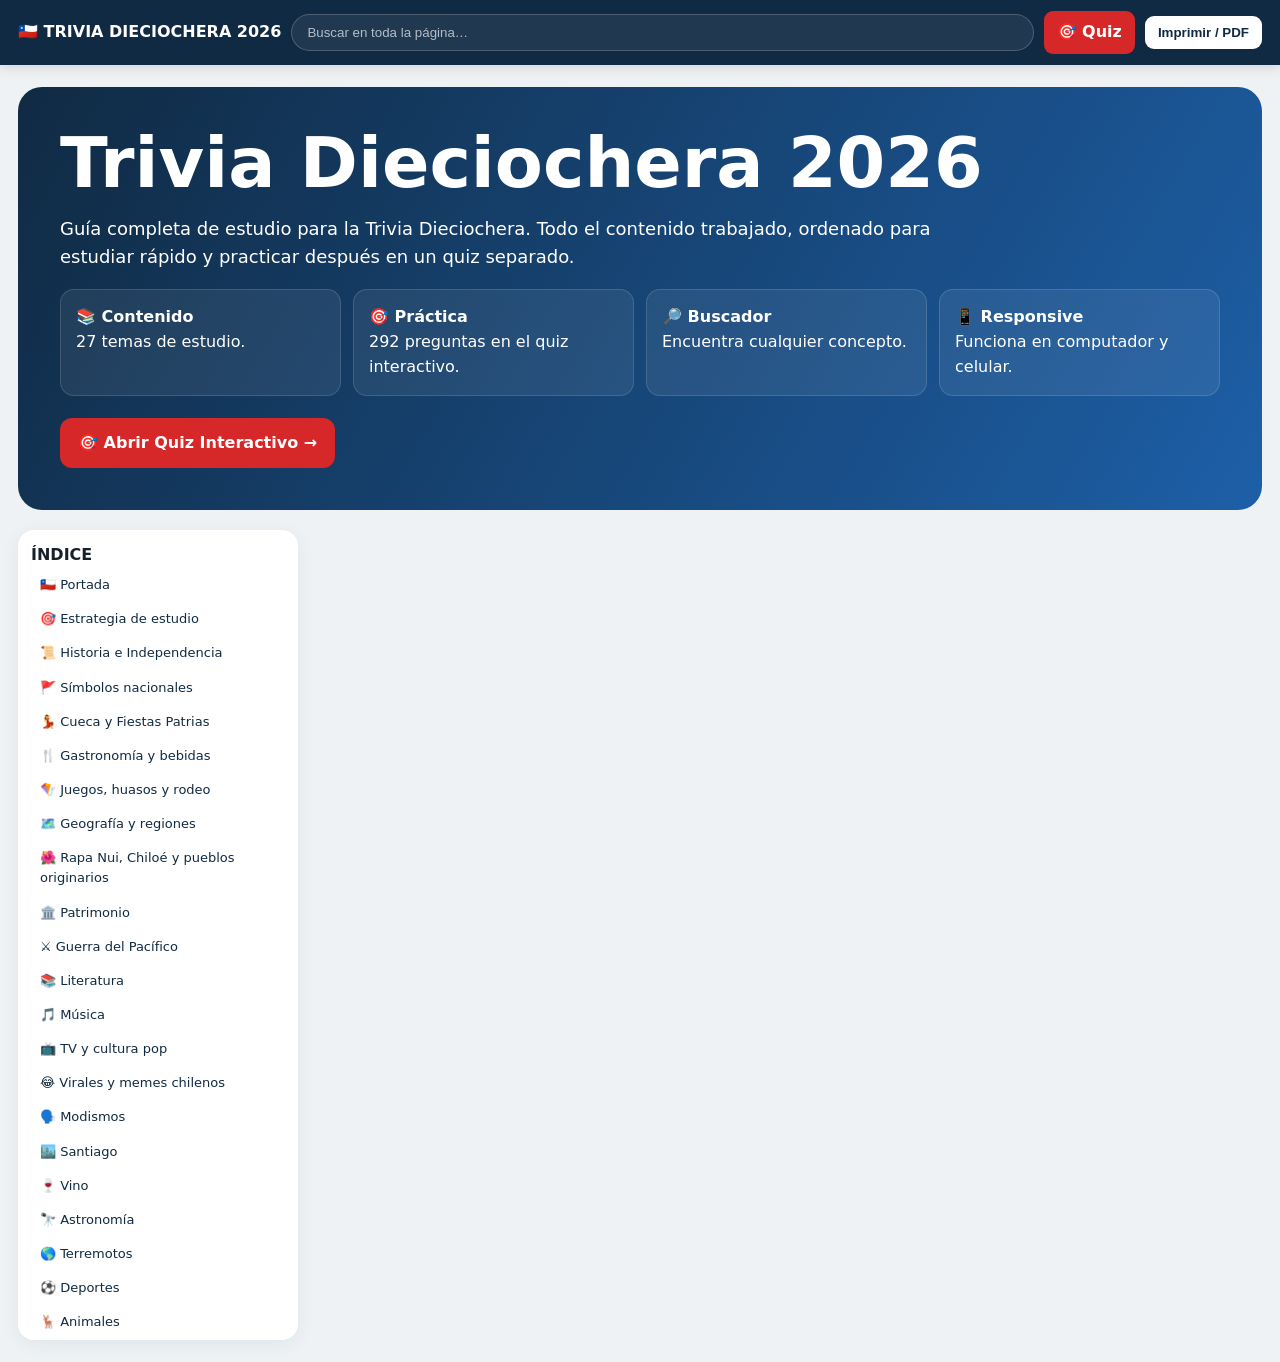
==== commit 1e5b0519: "Update index.html" ====
--- a/index.html
+++ b/index.html
@@ -1,18 +1,14 @@
-```html
 <!doctype html>
 <html lang="es">
-
 <head>
   <meta charset="utf-8">
-
   <meta
     name="viewport"
-    content="width=device-width, initial-scale=1"
+    content="width=device-width,initial-scale=1"
   >
-
   <meta
     name="theme-color"
-    content="#102a43"
+    content="#fff8ed"
   >
 
   <title>Trivia Dieciochera 2026 — Guía completa</title>
@@ -45,7 +41,7 @@
     header {
       position: sticky;
       top: 0;
-      z-index: 10;
+      z-index: 30;
       background: #102a43;
       color: #fff;
       box-shadow: 0 2px 12px #0002;
@@ -95,7 +91,7 @@
 
     .quiz-link {
       background: #d62828;
-      color: white;
+      color: #fff;
       text-decoration: none;
       white-space: nowrap;
     }
@@ -107,11 +103,12 @@
     }
 
     .hero {
-      background: linear-gradient(
-        120deg,
-        #102a43,
-        #1d5fa7
-      );
+      background:
+        linear-gradient(
+          120deg,
+          #102a43,
+          #1d5fa7
+        );
       color: #fff;
       border-radius: 24px;
       padding: 42px;
@@ -151,7 +148,10 @@
     .memory {
       display: grid;
       grid-template-columns:
-        repeat(auto-fit, minmax(210px, 1fr));
+        repeat(
+          auto-fit,
+          minmax(210px, 1fr)
+        );
       gap: 12px;
     }
 
@@ -199,12 +199,6 @@
       background: #edf4fa;
     }
 
-    .side hr {
-      border: 0;
-      border-top: 1px solid #dce3e8;
-      margin: 10px 0;
-    }
-
     section {
       background: #fff;
       border-radius: 18px;
@@ -261,61 +255,33 @@
       font-weight: 700;
     }
 
-    .study-quiz {
-      background: #f7fbff;
-      border: 2px solid #d8e6f0;
-    }
-
-    .study-quiz h2 {
-      border-bottom-color: #1d5fa7;
-    }
-
-    .quiz-card {
+    .controls {
       display: flex;
-      align-items: center;
-      justify-content: space-between;
-      gap: 18px;
+      gap: 8px;
       flex-wrap: wrap;
-      padding: 18px;
-      background: white;
-      border: 1px solid #d7e0e7;
-      border-radius: 14px;
-    }
-
-    .quiz-card-text {
-      flex: 1;
-      min-width: 240px;
-    }
-
-    .quiz-card-text strong {
-      display: block;
-      color: #102a43;
-      font-size: 18px;
-      margin-bottom: 4px;
-    }
-
-    .quiz-card-button {
-      display: inline-flex;
-      align-items: center;
-      justify-content: center;
-      padding: 13px 18px;
-      border-radius: 11px;
+    }
+
+    .controls button,
+    .reset {
+      border: 0;
+      border-radius: 9px;
+      padding: 10px 14px;
+      background: #102a43;
+      color: #fff;
+      font-weight: 800;
+      cursor: pointer;
+    }
+
+    .reset {
       background: #d62828;
-      color: white;
-      text-decoration: none;
-      font-weight: 900;
-      white-space: nowrap;
-    }
-
-    footer {
-      max-width: 1450px;
-      margin: auto;
-      padding: 20px;
+    }
+
+    .small {
       color: #5b6770;
+      font-size: 13px;
     }
 
     @media (max-width: 900px) {
-
       .layout {
         grid-template-columns: 1fr;
       }
@@ -338,64 +304,17 @@
       .brand {
         flex: 1;
       }
-    }
-
-    @media (max-width: 600px) {
-
-      .wrap {
-        padding: 12px;
-      }
-
-      .hero {
-        padding: 25px 18px;
-        border-radius: 18px;
-      }
-
-      .hero h1 {
-        font-size: 34px;
-      }
-
-      .hero p {
-        font-size: 16px;
-      }
-
-      section {
-        padding: 20px 16px;
-        border-radius: 15px;
-      }
-
-      section h2 {
-        font-size: 24px;
-      }
-
-      .nav {
-        padding: 9px 12px;
-      }
-
-      .brand {
-        font-size: 13px;
-      }
-
-      .nav button {
-        display: none;
-      }
 
       .quiz-link {
+        font-size: 12px;
         padding: 8px 10px;
-        font-size: 12px;
-      }
-
-      table {
-        font-size: 13px;
       }
     }
 
     @media print {
-
       header,
       .side,
-      .hero-actions,
-      .study-quiz {
+      .hero-actions {
         display: none !important;
       }
 
@@ -412,13 +331,200 @@
         break-inside: avoid;
       }
     }
+
+    /* Navegación móvil */
+    .mobile-menu-btn {
+      display: none;
+    }
+
+    .mobile-overlay {
+      display: none;
+    }
+
+    .mobile-menu-head {
+      display: none;
+    }
+
+    @media (max-width: 760px) {
+      body {
+        padding-bottom: 72px;
+      }
+
+      header {
+        position: sticky;
+        top: 0;
+        z-index: 30;
+      }
+
+      header .nav {
+        padding: 10px 14px;
+        gap: 8px;
+      }
+
+      header .brand {
+        font-size: 12px;
+        white-space: nowrap;
+      }
+
+      header #search {
+        min-width: 0;
+        width: 100%;
+        font-size: 14px;
+      }
+
+      header .nav > button {
+        display: none;
+      }
+
+      .mobile-menu-btn {
+        display: flex;
+        align-items: center;
+        gap: 7px;
+        position: fixed;
+        right: 14px;
+        bottom: 14px;
+        z-index: 1000;
+        border: 0;
+        border-radius: 999px;
+        padding: 12px 16px;
+        background: #111;
+        color: #fff;
+        font-weight: 800;
+        font-size: 13px;
+        box-shadow: 0 8px 24px rgba(0,0,0,.25);
+        cursor: pointer;
+      }
+
+      .mobile-overlay {
+        position: fixed;
+        inset: 0;
+        background: rgba(0,0,0,.42);
+        z-index: 998;
+      }
+
+      .mobile-overlay.open {
+        display: block;
+      }
+
+      .side {
+        position: fixed !important;
+        left: 0;
+        top: 0;
+        bottom: 0;
+        width: min(86vw,340px);
+        height: 100vh !important;
+        margin: 0 !important;
+        border-radius: 0 18px 18px 0;
+        z-index: 999;
+        overflow-y: auto;
+        transform: translateX(-105%);
+        transition: transform .22s ease;
+        padding: 18px 14px 28px !important;
+        background: #fff;
+        box-shadow: 12px 0 35px rgba(0,0,0,.2);
+      }
+
+      .side.open {
+        transform: translateX(0);
+      }
+
+      .mobile-menu-head {
+        display: flex;
+        align-items: center;
+        justify-content: space-between;
+        margin-bottom: 12px;
+        font-size: 17px;
+      }
+
+      .mobile-menu-head button {
+        border: 0;
+        background: #f0f0f0;
+        border-radius: 50%;
+        width: 36px;
+        height: 36px;
+        font-size: 25px;
+        line-height: 1;
+        cursor: pointer;
+      }
+
+      .side a {
+        display: block;
+        padding: 11px 10px;
+        border-radius: 10px;
+        margin: 2px 0;
+        font-size: 14px;
+      }
+
+      .side a:hover,
+      .side a:active {
+        background: #f1f1f1;
+      }
+
+      .side hr {
+        margin: 10px 0;
+      }
+
+      .layout {
+        display: block;
+      }
+
+      main {
+        width: 100%;
+        min-width: 0;
+      }
+
+      .wrap {
+        padding: 0 12px;
+      }
+
+      .hero {
+        padding: 24px 16px;
+      }
+
+      .hero h1 {
+        font-size: 30px;
+      }
+
+      .cards {
+        grid-template-columns: 1fr 1fr !important;
+      }
+
+      section {
+        scroll-margin-top: 72px;
+      }
+
+      section h2 {
+        font-size: 23px;
+      }
+
+      table {
+        font-size: 13px;
+      }
+    }
+
+    @media (max-width: 430px) {
+      .cards {
+        grid-template-columns: 1fr !important;
+      }
+
+      header .brand {
+        display: none;
+      }
+
+      header .nav {
+        grid-template-columns: 1fr !important;
+      }
+
+      .hero h1 {
+        font-size: 27px;
+      }
+    }
   </style>
 </head>
 
 <body>
 
   <header>
-
     <div class="nav">
 
       <div class="brand">
@@ -447,13 +553,9 @@
       </button>
 
     </div>
-
   </header>
 
-
   <div class="wrap">
-
-    <!-- PORTADA -->
 
     <div class="hero">
 
@@ -463,23 +565,20 @@
 
       <p>
         Guía completa de estudio para la Trivia Dieciochera.
-        Aquí encontrarás todos los contenidos trabajados:
-        historia, símbolos, cueca, gastronomía, geografía,
-        Guerra del Pacífico, literatura, música, patrimonio,
-        cultura pop, virales, modismos, Santiago, vino,
-        astronomía, terremotos, deportes y actualidad 2026.
+        Todo el contenido trabajado, ordenado para estudiar rápido
+        y practicar después en un quiz separado.
       </p>
 
       <div class="cards">
 
         <div>
           <b>📚 Contenido</b><br>
-          24 temas de estudio.
+          27 temas de estudio.
         </div>
 
         <div>
           <b>🎯 Práctica</b><br>
-          Quiz interactivo separado.
+          292 preguntas en el quiz interactivo.
         </div>
 
         <div>
@@ -507,111 +606,49 @@
 
     </div>
 
-
     <div class="layout">
 
-
-      <!-- MENÚ -->
-
       <aside class="side">
 
+        <div class="mobile-menu-head">
+          <strong>🇨🇱 MENÚ</strong>
+          <button
+            id="closeMobileMenu"
+            aria-label="Cerrar menú"
+          >
+            ×
+          </button>
+        </div>
+
         <b>ÍNDICE</b>
 
-        <a href="#s0">
-          🇨🇱 Portada
-        </a>
-
-        <a href="#s1">
-          🎯 Estrategia de estudio
-        </a>
-
-        <a href="#s2">
-          📜 Historia e Independencia
-        </a>
-
-        <a href="#s3">
-          🚩 Símbolos nacionales
-        </a>
-
-        <a href="#s4">
-          💃 Cueca y Fiestas Patrias
-        </a>
-
-        <a href="#s5">
-          🍴 Gastronomía y bebidas
-        </a>
-
-        <a href="#s6">
-          🪁 Juegos, huasos y rodeo
-        </a>
-
-        <a href="#s7">
-          🗺️ Geografía y regiones
-        </a>
-
-        <a href="#s8">
-          🌺 Rapa Nui, Chiloé y pueblos originarios
-        </a>
-
-        <a href="#s9">
-          🏛️ Patrimonio
-        </a>
-
-        <a href="#s10">
-          ⚔️ Guerra del Pacífico
-        </a>
-
-        <a href="#s11">
-          📚 Literatura
-        </a>
-
-        <a href="#s12">
-          🎵 Música
-        </a>
-
-        <a href="#s13">
-          📺 TV y cultura pop
-        </a>
-
-        <a href="#s14">
-          😂 Virales y memes chilenos
-        </a>
-
-        <a href="#s15">
-          🗣️ Modismos
-        </a>
-
-        <a href="#s16">
-          🏙️ Santiago
-        </a>
-
-        <a href="#s17">
-          🍷 Vino
-        </a>
-
-        <a href="#s18">
-          🔭 Astronomía
-        </a>
-
-        <a href="#s19">
-          🌎 Terremotos
-        </a>
-
-        <a href="#s20">
-          ⚽ Deportes
-        </a>
-
-        <a href="#s21">
-          🦌 Animales
-        </a>
-
-        <a href="#s22">
-          📅 Actualidad 2026
-        </a>
-
-        <a href="#s23">
-          🧠 Chuleta final
-        </a>
+        <a href="#s0">🇨🇱 Portada</a>
+        <a href="#s1">🎯 Estrategia de estudio</a>
+        <a href="#s2">📜 Historia e Independencia</a>
+        <a href="#s3">🚩 Símbolos nacionales</a>
+        <a href="#s4">💃 Cueca y Fiestas Patrias</a>
+        <a href="#s5">🍴 Gastronomía y bebidas</a>
+        <a href="#s6">🪁 Juegos, huasos y rodeo</a>
+        <a href="#s7">🗺️ Geografía y regiones</a>
+        <a href="#s8">🌺 Rapa Nui, Chiloé y pueblos originarios</a>
+        <a href="#s9">🏛️ Patrimonio</a>
+        <a href="#s10">⚔️ Guerra del Pacífico</a>
+        <a href="#s11">📚 Literatura</a>
+        <a href="#s12">🎵 Música</a>
+        <a href="#s13">📺 TV y cultura pop</a>
+        <a href="#s14">😂 Virales y memes chilenos</a>
+        <a href="#s15">🗣️ Modismos</a>
+        <a href="#s16">🏙️ Santiago</a>
+        <a href="#s17">🍷 Vino</a>
+        <a href="#s18">🔭 Astronomía</a>
+        <a href="#s19">🌎 Terremotos</a>
+        <a href="#s20">⚽ Deportes</a>
+        <a href="#s21">🦌 Animales</a>
+        <a href="#s22">📅 Actualidad 2026</a>
+        <a href="#s24">🪶 Pueblos originarios</a>
+        <a href="#s25">🏛️ Presidentes</a>
+        <a href="#s26">📜 Tratados y fronteras</a>
+        <a href="#s23">🧠 Chuleta final</a>
 
         <hr>
 
@@ -621,1279 +658,4 @@
 
       </aside>
 
-
       <main>
-
-
-        <!-- 0 -->
-
-        <section id="s0">
-
-          <h2>
-            🇨🇱 Portada
-          </h2>
-
-          <p class="lead">
-            Guía interactiva completa para la Trivia Dieciochera 2026.
-            Reúne el material de estudio trabajado: historia, símbolos,
-            cueca, gastronomía, geografía, Guerra del Pacífico,
-            literatura, música, patrimonio, cultura pop, virales,
-            modismos, Santiago, vino, astronomía, terremotos,
-            deportes y actualidad 2026.
-          </p>
-
-          <div class="cards">
-
-            <div>
-              <b>📚 Estudio</b><br>
-              Todo el contenido en una sola página.
-            </div>
-
-            <div>
-              <b>🎯 Práctica</b><br>
-              Quiz de alternativas con corrección inmediata.
-            </div>
-
-            <div>
-              <b>🔎 Búsqueda</b><br>
-              Busca cualquier dato dentro de la guía.
-            </div>
-
-            <div>
-              <b>🇨🇱 Evento</b><br>
-              14 de septiembre de 2026 · 19:30.
-            </div>
-
-          </div>
-
-        </section>
-
-
-        <!-- 1 -->
-
-        <section id="s1">
-
-          <h2>
-            🎯 Estrategia de estudio
-          </h2>
-
-          <ol>
-
-            <li>
-              Identifica la categoría:
-              historia, comida, música, geografía,
-              deporte o cultura pop.
-            </li>
-
-            <li>
-              Busca el par:
-              nombre + lugar,
-              fecha + evento,
-              canción + artista.
-            </li>
-
-            <li>
-              Usa las fechas:
-              1810/1818 = Independencia;
-              1879 = Guerra del Pacífico;
-              2010 = 27F.
-            </li>
-
-            <li>
-              Memoriza cadenas:
-              <b>Prat → Esmeralda → Iquique</b>;
-              <b>Mistral → Lucila Godoy → Nobel 1945</b>.
-            </li>
-
-            <li>
-              No sobrepienses las preguntas
-              de cultura popular.
-            </li>
-
-          </ol>
-
-          <div class="callout">
-
-            <b>Chuleta:</b>
-
-            18/09/1810 Primera Junta ·
-            12/02/1818 Independencia ·
-            05/04/1818 Maipú ·
-            21/05/1879 Iquique ·
-            08/10/1879 Angamos ·
-            07/06/1880 Arica.
-
-          </div>
-
-        </section>
-
-
-        <!-- 2 -->
-
-        <section id="s2">
-
-          <h2>
-            📜 Historia e Independencia
-          </h2>
-
-          <h3>
-            18 de septiembre de 1810
-          </h3>
-
-          <p>
-            Conmemora la
-            <b>Primera Junta Nacional de Gobierno</b>,
-            no la declaración formal de independencia.
-            La independencia fue proclamada/jurada el
-            <b>12 de febrero de 1818</b>.
-            Maipú, el 5 de abril de 1818,
-            fue decisiva militarmente.
-          </p>
-
-          <h3>
-            Línea de tiempo
-          </h3>
-
-          <table>
-
-            <tr>
-              <th>Año</th>
-              <th>Clave</th>
-            </tr>
-
-            <tr>
-              <td>1808</td>
-              <td>
-                Crisis de la monarquía española.
-              </td>
-            </tr>
-
-            <tr>
-              <td>1810</td>
-              <td>
-                Primera Junta.
-              </td>
-            </tr>
-
-            <tr>
-              <td>1812</td>
-              <td>
-                Aurora de Chile / Camilo Henríquez.
-              </td>
-            </tr>
-
-            <tr>
-              <td>1814</td>
-              <td>
-                Reconquista.
-              </td>
-            </tr>
-
-            <tr>
-              <td>1817</td>
-              <td>
-                Chacabuco.
-              </td>
-            </tr>
-
-            <tr>
-              <td>1818</td>
-              <td>
-                Independencia y Maipú.
-              </td>
-            </tr>
-
-            <tr>
-              <td>1823</td>
-              <td>
-                Abdicación de O'Higgins.
-              </td>
-            </tr>
-
-            <tr>
-              <td>1826</td>
-              <td>
-                Tratado de Tantauco /
-                incorporación de Chiloé.
-              </td>
-            </tr>
-
-          </table>
-
-          <p>
-            <b>O'Higgins:</b>
-            nació en Chillán Viejo en 1778,
-            hijo de Ambrosio O'Higgins,
-            colaboró con San Martín,
-            fue Director Supremo y abdicó en 1823.
-
-            <b>Carrera</b>,
-            <b>Manuel Rodríguez</b>,
-            <b>San Martín</b> y
-            <b>Camilo Henríquez</b>
-            son otros nombres esenciales.
-          </p>
-
-        </section>
-
-
-        <!-- 3 -->
-
-        <section id="s3">
-
-          <h2>
-            🚩 Símbolos nacionales
-          </h2>
-
-          <p>
-            <b>Bandera:</b>
-            azul, blanco y rojo, con estrella blanca
-            en el cantón azul.
-            No confundir con las banderas
-            de la Patria Vieja y Transición.
-          </p>
-
-          <p>
-            <b>Escudo:</b>
-            huemul + cóndor;
-            lema
-            <b>“Por la razón o la fuerza”</b>;
-            escudo actual adoptado en 1834.
-          </p>
-
-          <p>
-            <b>Himno:</b>
-            música atribuida a
-            <b>Ramón Carnicer</b>;
-            letra vigente de
-            <b>Eusebio Lillo</b>;
-            texto original asociado a
-            <b>Bernardo de Vera y Pintado</b>.
-          </p>
-
-        </section>
-
-
-        <!-- 4 -->
-
-        <section id="s4">
-
-          <h2>
-            💃 Cueca y Fiestas Patrias
-          </h2>
-
-          <p>
-            La <b>cueca</b> es el baile nacional de Chile.
-            Fue reconocida oficialmente como tal por
-            Decreto N.º 23, publicado el
-            18 de septiembre de 1979.
-            Se relaciona históricamente con la zamacueca.
-          </p>
-
-          <p>
-            Elementos:
-            pareja frente a frente,
-            pañuelo, vueltas,
-            desplazamientos circulares,
-            zapateo y escobillado.
-            Variantes:
-            central, nortina, chilota,
-            brava/chora y urbanas.
-          </p>
-
-          <p>
-            Cuecas que pueden aparecer:
-            <b>La Consentida,
-            El Guatón Loyola,
-            La Rosa con el Clavel</b>.
-          </p>
-
-          <p>
-            Las
-            <b>fondas, ramadas y chinganas</b>
-            reúnen música, baile, comida y juegos.
-            La cumbia también es habitual
-            durante las celebraciones.
-          </p>
-
-        </section>
-
-
-        <!-- 5 -->
-
-        <section id="s5">
-
-          <h2>
-            🍴 Gastronomía y bebidas
-          </h2>
-
-          <div class="cards">
-
-            <div>
-              <b>Empanada de pino</b><br>
-              Masa + pino; carne, cebolla y condimentos;
-              huevo y aceituna según receta.
-            </div>
-
-            <div>
-              <b>Anticucho</b><br>
-              Trozo de carne y otros ingredientes
-              ensartados y asados.
-            </div>
-
-            <div>
-              <b>Choripán</b><br>
-              Chorizo en pan,
-              frecuentemente con pebre.
-            </div>
-
-            <div>
-              <b>Pebre</b><br>
-              Preparación fresca con
-              tomate/cebolla/cilantro/ají
-              según versión.
-            </div>
-
-            <div>
-              <b>Pastel de choclo</b><br>
-              Choclo molido sobre relleno
-              que suele incluir pino.
-            </div>
-
-            <div>
-              <b>Humitas</b><br>
-              Masa de choclo cocida en hojas.
-            </div>
-
-            <div>
-              <b>Cazuela</b><br>
-              Caldo con carne y verduras.
-            </div>
-
-            <div>
-              <b>Caldillo de congrio</b><br>
-              Preparación de pescado
-              asociada a Neruda.
-            </div>
-
-            <div>
-              <b>Curanto</b><br>
-              Preparación tradicional de Chiloé
-              con piedras calientes y cocción en tierra.
-            </div>
-
-            <div>
-              <b>Milcao</b><br>
-              Preparación chilota basada en papa.
-            </div>
-
-          </div>
-
-          <p>
-            <b>
-              Terremoto = pipeño + helado de piña.
-            </b>
-
-            <b>Chicha</b> =
-            bebida fermentada tradicional.
-
-            <b>Mote con huesillos</b> =
-            trigo mote + huesillos +
-            almíbar/agua azucarada.
-          </p>
-
-        </section>
-
-
-        <!-- 6 -->
-
-        <section id="s6">
-
-          <h2>
-            🪁 Juegos, huasos y rodeo
-          </h2>
-
-          <p>
-            <b>Volantín:</b>
-            cometa tradicional muy asociada a septiembre.
-
-            <b>Trompo:</b>
-            gira con cuerda.
-
-            <b>Emboque:</b>
-            juego de precisión.
-
-            <b>Rayuela/tejo:</b>
-            lanzamiento tradicional.
-          </p>
-
-          <p>
-            <b>Huaso:</b>
-            figura cultural rural,
-            especialmente de la zona central;
-            caballo, manta, chupalla,
-            botas, espuelas.
-          </p>
-
-          <p>
-            <b>Rodeo chileno:</b>
-            pareja de jinetes intenta detener
-            un novillo en una
-            <b>atajada</b>
-            dentro de una
-            <b>medialuna</b>.
-          </p>
-
-        </section>
-
-
-        <!-- 7 -->
-
-        <section id="s7">
-
-          <h2>
-            🗺️ Geografía y regiones
-          </h2>
-
-          <p>
-            Chile limita al oeste con el
-            <b>Pacífico</b>
-            y al este con los Andes.
-
-            Norte Grande:
-            Atacama, altiplano, minería.
-
-            Norte Chico:
-            valles transversales.
-
-            Zona Central:
-            Santiago, Valparaíso,
-            agricultura y gran concentración
-            de población.
-
-            Zona Sur:
-            lluvias, bosques, lagos y volcanes.
-
-            Austral:
-            Patagonia, fiordos, canales y glaciares.
-          </p>
-
-          <p>
-            <b>16 regiones:</b>
-
-            Arica y Parinacota,
-            Tarapacá,
-            Antofagasta,
-            Atacama,
-            Coquimbo,
-            Valparaíso,
-            Metropolitana,
-            O'Higgins,
-            Maule,
-            Ñuble,
-            Biobío,
-            La Araucanía,
-            Los Ríos,
-            Los Lagos,
-            Aysén,
-            Magallanes y de la Antártica Chilena.
-          </p>
-
-          <p>
-            <b>Asociaciones:</b>
-
-            Chiloé → Los Lagos;
-
-            Rapa Nui → Valparaíso;
-
-            Mapocho → Santiago;
-
-            Loa → norte;
-
-            Bío Bío → centro-sur;
-
-            Maipo → RM.
-          </p>
-
-          <p>
-            Censo 2024:
-            <b>18.480.432 personas censadas</b>;
-            RM cerca del 40%.
-          </p>
-
-        </section>
-
-
-        <!-- 8 -->
-
-        <section id="s8">
-
-          <h2>
-            🌺 Rapa Nui, Chiloé y pueblos originarios
-          </h2>
-
-          <p>
-            <b>Rapa Nui:</b>
-            moái, cultura polinésica,
-            Hanga Roa,
-            Región de Valparaíso.
-          </p>
-
-          <p>
-            <b>Chiloé:</b>
-            archipiélago, Castro,
-            palafitos, mitología,
-            curanto, milcao
-            e iglesias de madera.
-          </p>
-
-          <p>
-            <b>Pueblos:</b>
-
-            Aymara → altiplano norte;
-
-            Lickanantay/Atacameño → Atacama interior;
-
-            Diaguita → Norte Chico;
-
-            Mapuche → centro-sur;
-
-            Rapa Nui → isla;
-
-            Kawésqar/Yagán → extremo austral.
-
-            También Quechua, Colla y Chango.
-          </p>
-
-        </section>
-
-
-        <!-- 9 -->
-
-        <section id="s9">
-
-          <h2>
-            🏛️ Patrimonio
-          </h2>
-
-          <p>
-            Sitios UNESCO que conviene reconocer:
-
-            <b>
-              Parque Nacional Rapa Nui,
-              Iglesias de Chiloé,
-              Valparaíso,
-              Humberstone y Santa Laura,
-              Sewell,
-              cultura Chinchorro
-              y Qhapaq Ñan
-            </b>.
-          </p>
-
-          <p>
-            <b>Sewell:</b>
-            campamento minero asociado a El Teniente.
-
-            <b>Iglesias de Chiloé:</b>
-            arquitectura de madera con fusión
-            de tradiciones europeas e indígenas.
-          </p>
-
-        </section>
-
-
-        <!-- 10 -->
-
-        <section id="s10">
-
-          <h2>
-            ⚔️ Guerra del Pacífico
-          </h2>
-
-          <p>
-            Conflicto de
-            <b>1879–1884</b>
-            entre Chile y la alianza
-            de Perú y Bolivia.
-
-            Antecedentes:
-            disputas territoriales y económicas
-            ligadas al desierto y salitre.
-          </p>
-
-          <table>
-
-            <tr>
-              <th>Fecha</th>
-              <th>Asociación</th>
-            </tr>
-
-            <tr>
-              <td>21/05/1879</td>
-              <td>
-                Iquique + Punta Gruesa.
-              </td>
-            </tr>
-
-            <tr>
-              <td>08/10/1879</td>
-              <td>
-                Angamos:
-                captura del Huáscar;
-                muere Miguel Grau.
-              </td>
-            </tr>
-
-            <tr>
-              <td>07/06/1880</td>
-              <td>
-                Toma del Morro de Arica.
-              </td>
-            </tr>
-
-            <tr>
-              <td>1881</td>
-              <td>
-                Chorrillos,
-                Miraflores
-                y ocupación de Lima.
-              </td>
-            </tr>
-
-            <tr>
-              <td>1884</td>
-              <td>
-                Cierre del conflicto.
-              </td>
-            </tr>
-
-          </table>
-
-          <p>
-            <b>Iquique:</b>
-            Arturo Prat →
-            Esmeralda →
-            Huáscar →
-            Miguel Grau.
-
-            <b>Punta Gruesa:</b>
-            Carlos Condell →
-            Covadonga →
-            Independencia.
-          </p>
-
-        </section>
-
-
-        <!-- 11 -->
-
-        <section id="s11">
-
-          <h2>
-            📚 Literatura
-          </h2>
-
-          <p>
-            <b>Gabriela Mistral</b>
-            = Lucila Godoy Alcayaga,
-            Nobel 1945.
-
-            <b>Pablo Neruda</b>
-            = Nobel 1971.
-
-            Otros nombres:
-            Isabel Allende,
-            Vicente Huidobro
-            (creacionismo),
-            Nicanor Parra
-            (antipoesía),
-            Roberto Bolaño.
-          </p>
-
-        </section>
-
-
-        <!-- 12 -->
-
-        <section id="s12">
-
-          <h2>
-            🎵 Música
-          </h2>
-
-          <p>
-            <b>Violeta Parra</b>
-            → “Gracias a la vida”.
-
-            <b>Víctor Jara</b>
-            → Nueva Canción Chilena.
-
-            <b>Margot Loyola</b>
-            → folclor.
-
-            <b>Quilapayún / Inti-Illimani</b>
-            → Nueva Canción.
-
-            <b>Los Jaivas</b>
-            → rock + raíces latinoamericanas.
-
-            <b>Los Prisioneros</b>
-            → rock y crítica social.
-
-            <b>Los Tres</b>
-            → rock + cueca.
-
-            También La Ley y Mon Laferte.
-          </p>
-
-        </section>
-
-
-        <!-- 13 -->
-
-        <section id="s13">
-
-          <h2>
-            📺 TV y cultura pop
-          </h2>
-
-          <p>
-            <b>Los Venegas</b>
-            → sitcom.
-
-            <b>Mekano</b>
-            → cultura juvenil 2000s.
-
-            <b>Morandé con Compañía</b>
-            → humor popular.
-
-            <b>Felipe Avello</b>
-            → humor absurdo/improvisación.
-
-            Reality shows,
-            YouTube,
-            TikTok y memes
-            son parte de la memoria cultural contemporánea.
-          </p>
-
-        </section>
-
-
-        <!-- 14 -->
-
-        <section id="s14">
-
-          <h2>
-            😂 Virales y memes chilenos
-          </h2>
-
-          <ul>
-
-            <li>
-              <b>El Zafrada:</b>
-              Víctor Díaz · Iloca ·
-              27F 2010 · “frazada”.
-            </li>
-
-            <li>
-              <b>Chimuelo:</b>
-              Renato · catita · perro ·
-              funeral · 2019.
-            </li>
-
-            <li>
-              <b>El Tarro:</b>
-              Miguel Eduardo González ·
-              Talca · bicicleta ·
-              caída · 2014.
-            </li>
-
-            <li>
-              <b>Instinto de madre leona:</b>
-              Marcela Villarroel · perro · niño.
-            </li>
-
-            <li>
-              <b>Las Calilas y las Mojo Jojo:</b>
-              María Elena Garay · San Felipe ·
-              viral 2014; contexto real relacionado
-              con el asesinato de su marido.
-            </li>
-
-            <li>
-              <b>Adiós tía Paty, adiós tía Lela:</b>
-              Jacqueline Carriel.
-            </li>
-
-            <li>
-              <b>Me pasé po:</b>
-              micro 712 / Transantiago · TVN.
-            </li>
-
-            <li>
-              <b>Un manjars:</b>
-              pronunciación memorable de “manjar”.
-            </li>
-
-            <li>
-              <b>Sácala de ahí que se está quemando</b>,
-              <b>la vieja roba choclo</b>,
-              <b>Mira pa delante</b>,
-              <b>Tuvo weno el cumpleaño</b>,
-              <b>Engañao pa Chillán</b>,
-              <b>El chuña</b>,
-              <b>Papá bájame</b>,
-              <b>Niño Poeta</b>
-              y
-              <b>Nancy sé digna</b>.
-            </li>
-
-          </ul>
-
-          <p>
-            <b>
-              “No estoy ni ahí”
-            </b>
-            →
-            asociación cultural con
-            Marcelo “Chino” Ríos;
-            el origen exacto de la frase
-            se ha discutido.
-          </p>
-
-        </section>
-
-
-        <!-- 15 -->
-
-        <section id="s15">
-
-          <h2>
-            🗣️ Modismos
-          </h2>
-
-          <p>
-            <b>Po</b>
-            → partícula característica.
-
-            <b>Al tiro</b>
-            → inmediatamente.
-
-            <b>Filo</b>
-            → no importa.
-
-            <b>Pololo/a</b>
-            → pareja.
-
-            <b>Guagua</b>
-            → bebé.
-
-            <b>Copete</b>
-            → alcohol.
-
-            <b>Cachái</b>
-            → ¿entiendes?
-
-            <b>Estar pato</b>
-            → no tener dinero.
-
-            <b>Cuático</b>
-            → intenso/impresionante.
-
-            <b>Fome</b>
-            → aburrido.
-          </p>
-
-        </section>
-
-
-        <!-- 16 -->
-
-        <section id="s16">
-
-          <h2>
-            🏙️ Santiago
-          </h2>
-
-          <p>
-            Santiago es la capital
-            y está en la Región Metropolitana.
-
-            El <b>Mapocho</b>
-            atraviesa la ciudad.
-
-            Lugares:
-            <b>
-              La Moneda,
-              Plaza de Armas,
-              Cerro San Cristóbal,
-              Cerro Santa Lucía,
-              Mercado Central,
-              Parque O'Higgins,
-              Bellavista
-            </b>.
-
-            Transporte:
-            Metro y Red Movilidad.
-          </p>
-
-        </section>
-
-
-        <!-- 17 -->
-
-        <section id="s17">
-
-          <h2>
-            🍷 Vino
-          </h2>
-
-          <p>
-            Valles:
-            <b>
-              Maipo,
-              Colchagua,
-              Curicó,
-              Casablanca,
-              Aconcagua
-            </b>.
-
-            Cepas:
-            <b>
-              Cabernet Sauvignon,
-              Carmenère,
-              Sauvignon Blanc,
-              Chardonnay
-            </b>.
-
-            Carmenère está particularmente
-            asociada a Chile.
-          </p>
-
-        </section>
-
-
-        <!-- 18 -->
-
-        <section id="s18">
-
-          <h2>
-            🔭 Astronomía
-          </h2>
-
-          <p>
-            El norte, especialmente Atacama,
-            tiene condiciones excepcionales
-            por sequedad, altura,
-            noches despejadas
-            y baja contaminación lumínica.
-
-            Asociaciones:
-            <b>
-              Atacama → ALMA →
-              Paranal → La Silla →
-              observatorios
-            </b>.
-          </p>
-
-        </section>
-
-
-        <!-- 19 -->
-
-        <section id="s19">
-
-          <h2>
-            🌎 Terremotos
-          </h2>
-
-          <p>
-            La placa de Nazca subduce
-            bajo la Sudamericana.
-
-            <b>Valdivia 1960:</b>
-            Mw 9,5,
-            mayor magnitud instrumental registrada.
-
-            <b>Maule 2010:</b>
-            Mw 8,8,
-            27 de febrero.
-          </p>
-
-        </section>
-
-
-        <!-- 20 -->
-
-        <section id="s20">
-
-          <h2>
-            ⚽ Deportes
-          </h2>
-
-          <p>
-            <b>La Roja</b>
-            = selección de fútbol.
-
-            Clubes:
-            Colo-Colo,
-            Universidad de Chile,
-            Universidad Católica.
-
-            Chile ganó
-            Copa América 2015 y 2016.
-
-            <b>Marcelo Ríos</b>
-            llegó al N.º 1.
-
-            <b>Massú y González</b>
-            ganaron oros olímpicos
-            en Atenas 2004.
-
-            También rodeo,
-            hockey césped
-            y montañismo.
-          </p>
-
-        </section>
-
-
-        <!-- 21 -->
-
-        <section id="s21">
-
-          <h2>
-            🦌 Animales
-          </h2>
-
-          <p>
-            <b>Huemul + cóndor</b>
-            → escudo.
-
-            Otros:
-            pudú,
-            guanaco,
-            chinchilla
-            y zorro culpeo.
-          </p>
-
-        </section>
-
-
-        <!-- 22 -->
-
-        <section id="s22">
-
-          <h2>
-            📅 Actualidad 2026
-          </h2>
-
-          <p>
-            En 2026,
-            <b>18 de septiembre cae viernes</b>
-            y
-            <b>19 sábado</b>;
-            ambos son feriados.
-
-            El proyecto para hacer feriado
-            el <b>17 de septiembre</b>
-            no alcanzó a completar
-            su tramitación a tiempo.
-
-            No asumas que el 17 es feriado.
-          </p>
-
-          <p>
-            Celebración:
-            fondas/ramadas,
-            cueca,
-            volantines,
-            juegos tradicionales,
-            empanadas,
-            asados
-            y otras tradiciones.
-          </p>
-
-        </section>
-
-
-        <!-- 23 -->
-
-        <section id="s23">
-
-          <h2>
-            🧠 Chuleta final
-          </h2>
-
-          <div class="memory">
-
-            <span>
-              18/09/1810 → Primera Junta
-            </span>
-
-            <span>
-              12/02/1818 → Independencia
-            </span>
-
-            <span>
-              05/04/1818 → Maipú
-            </span>
-
-            <span>
-              21/05/1879 → Iquique / Prat
-            </span>
-
-            <span>
-              08/10/1879 → Angamos
-            </span>
-
-            <span>
-              07/06/1880 → Arica
-            </span>
-
-            <span>
-              1979 → Cueca nacional
-            </span>
-
-            <span>
-              1945 → Mistral Nobel
-            </span>
-
-            <span>
-              1971 → Neruda Nobel
-            </span>
-
-            <span>
-              1960 → Valdivia 9,5
-            </span>
-
-            <span>
-              2010 → 27F / Zafrada
-            </span>
-
-            <span>
-              2019 → Chimuelo
-            </span>
-
-            <span>
-              Pipeño + piña → Terremoto
-            </span>
-
-            <span>
-              Rapa Nui → moái
-            </span>
-
-            <span>
-              Chiloé → curanto
-            </span>
-
-            <span>
-              Mapocho → Santiago
-            </span>
-
-            <span>
-              Chino Ríos → “no estoy ni ahí”
-            </span>
-
-            <span>
-              Huemul + cóndor → escudo
-            </span>
-
-          </div>
-
-        </section>
-
-
-        <!-- QUIZ SEPARADO -->
-
-        <section class="study-quiz">
-
-          <h2>
-            🎯 ¿Lista para practicar?
-          </h2>
-
-          <div class="quiz-card">
-
-            <div class="quiz-card-text">
-
-              <strong>
-                Quiz Dieciochero Interactivo
-              </strong>
-
-              <span>
-                El quiz ahora tiene su propia página,
-                optimizada para responder cómodamente
-                desde el celular. Incluye corrección
-                inmediata, progreso, resultados
-                y revisión de errores.
-              </span>
-
-            </div>
-
-            <a
-              href="quiz.html"
-              class="quiz-card-button"
-            >
-              Abrir quiz →
-            </a>
-
-          </div>
-
-        </section>
-
-
-      </main>
-
-    </div>
-
-  </div>
-
-
-  <footer>
-    Material de preparación para la Trivia Dieciochera 2026 🇨🇱
-  </footer>
-
-
-  <script>
-
-    const search =
-      document.getElementById("search");
-
-    const sections =
-      document.querySelectorAll(
-        "main > section:not(.study-quiz)"
-      );
-
-    search.addEventListener(
-      "input",
-      function () {
-
-        const query =
-          this.value
-            .trim()
-            .toLowerCase();
-
-        sections.forEach(
-          function (section) {
-
-            const text =
-              section.innerText.toLowerCase();
-
-            section.style.display =
-              !query ||
-              text.includes(query)
-                ? "block"
-                : "none";
-
-          }
-        );
-
-      }
-    );
-
-  </script>
-
-</body>
-
-</html>
-```
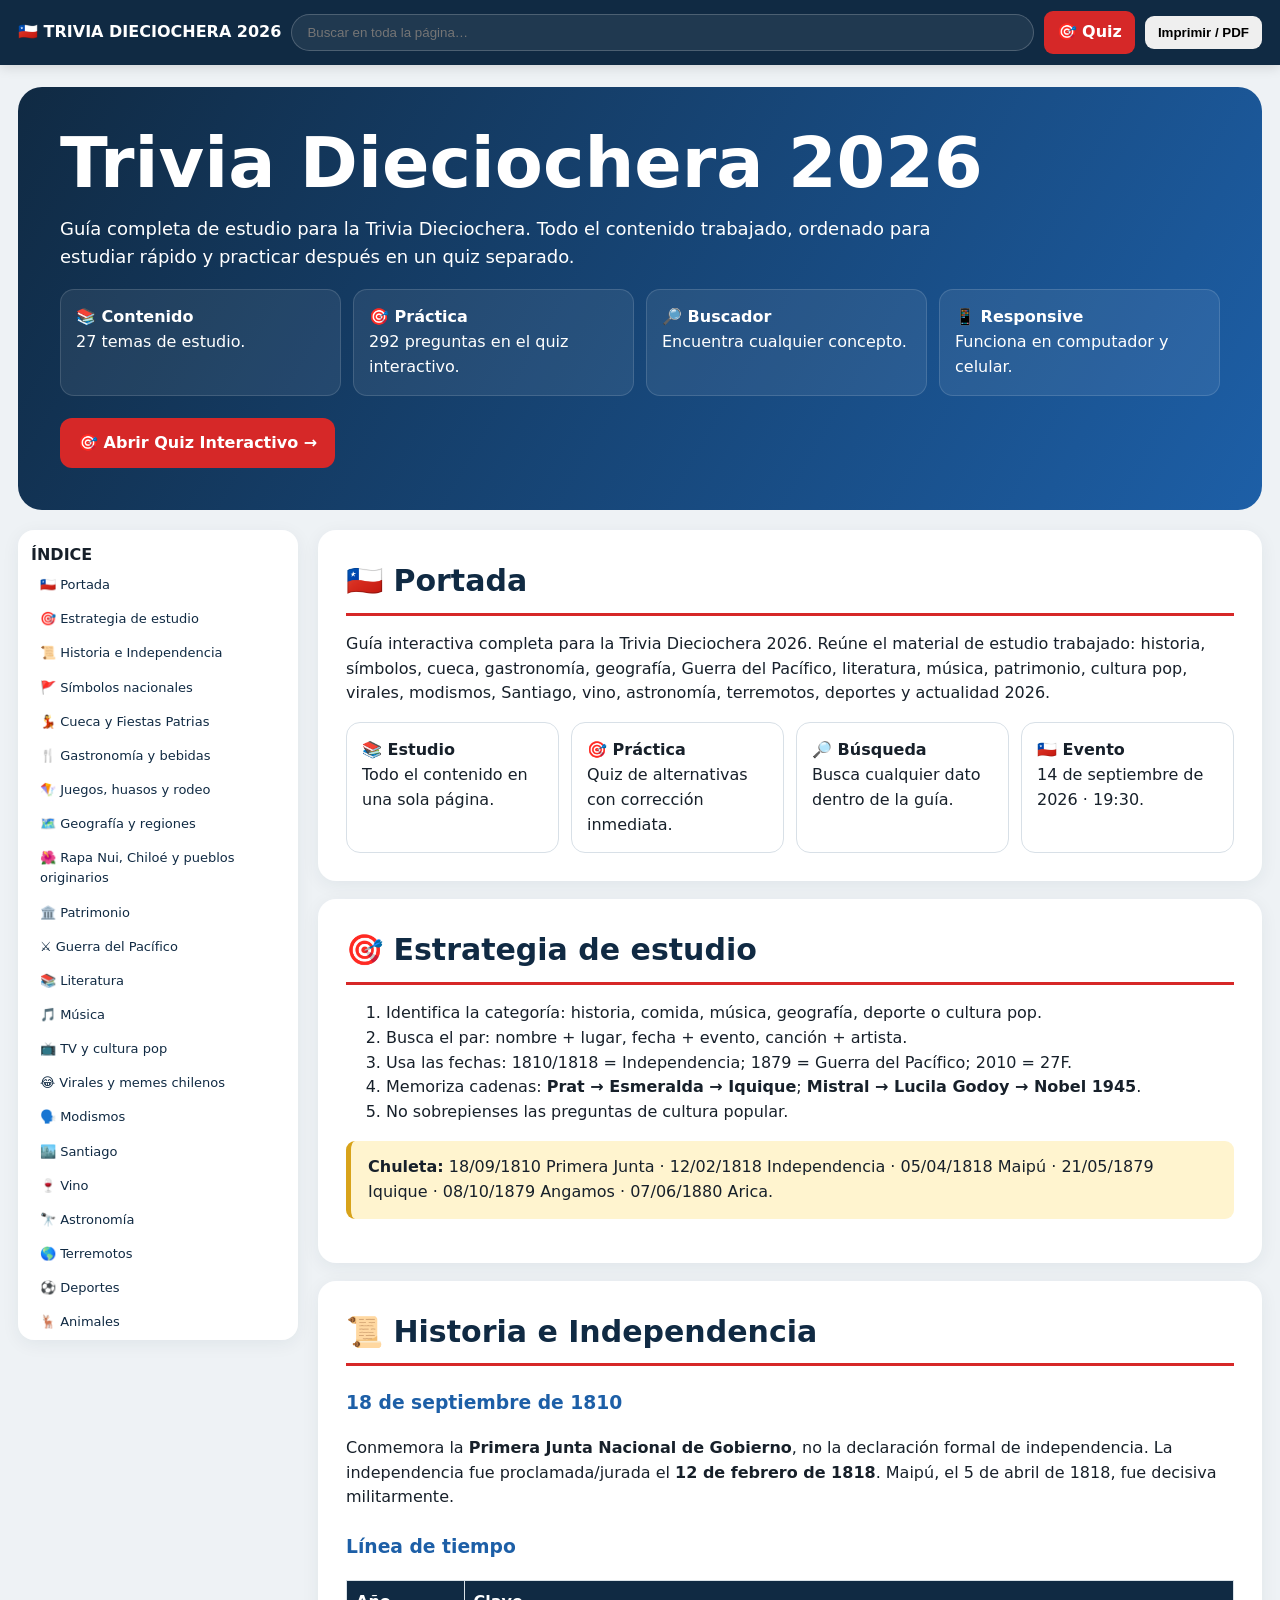
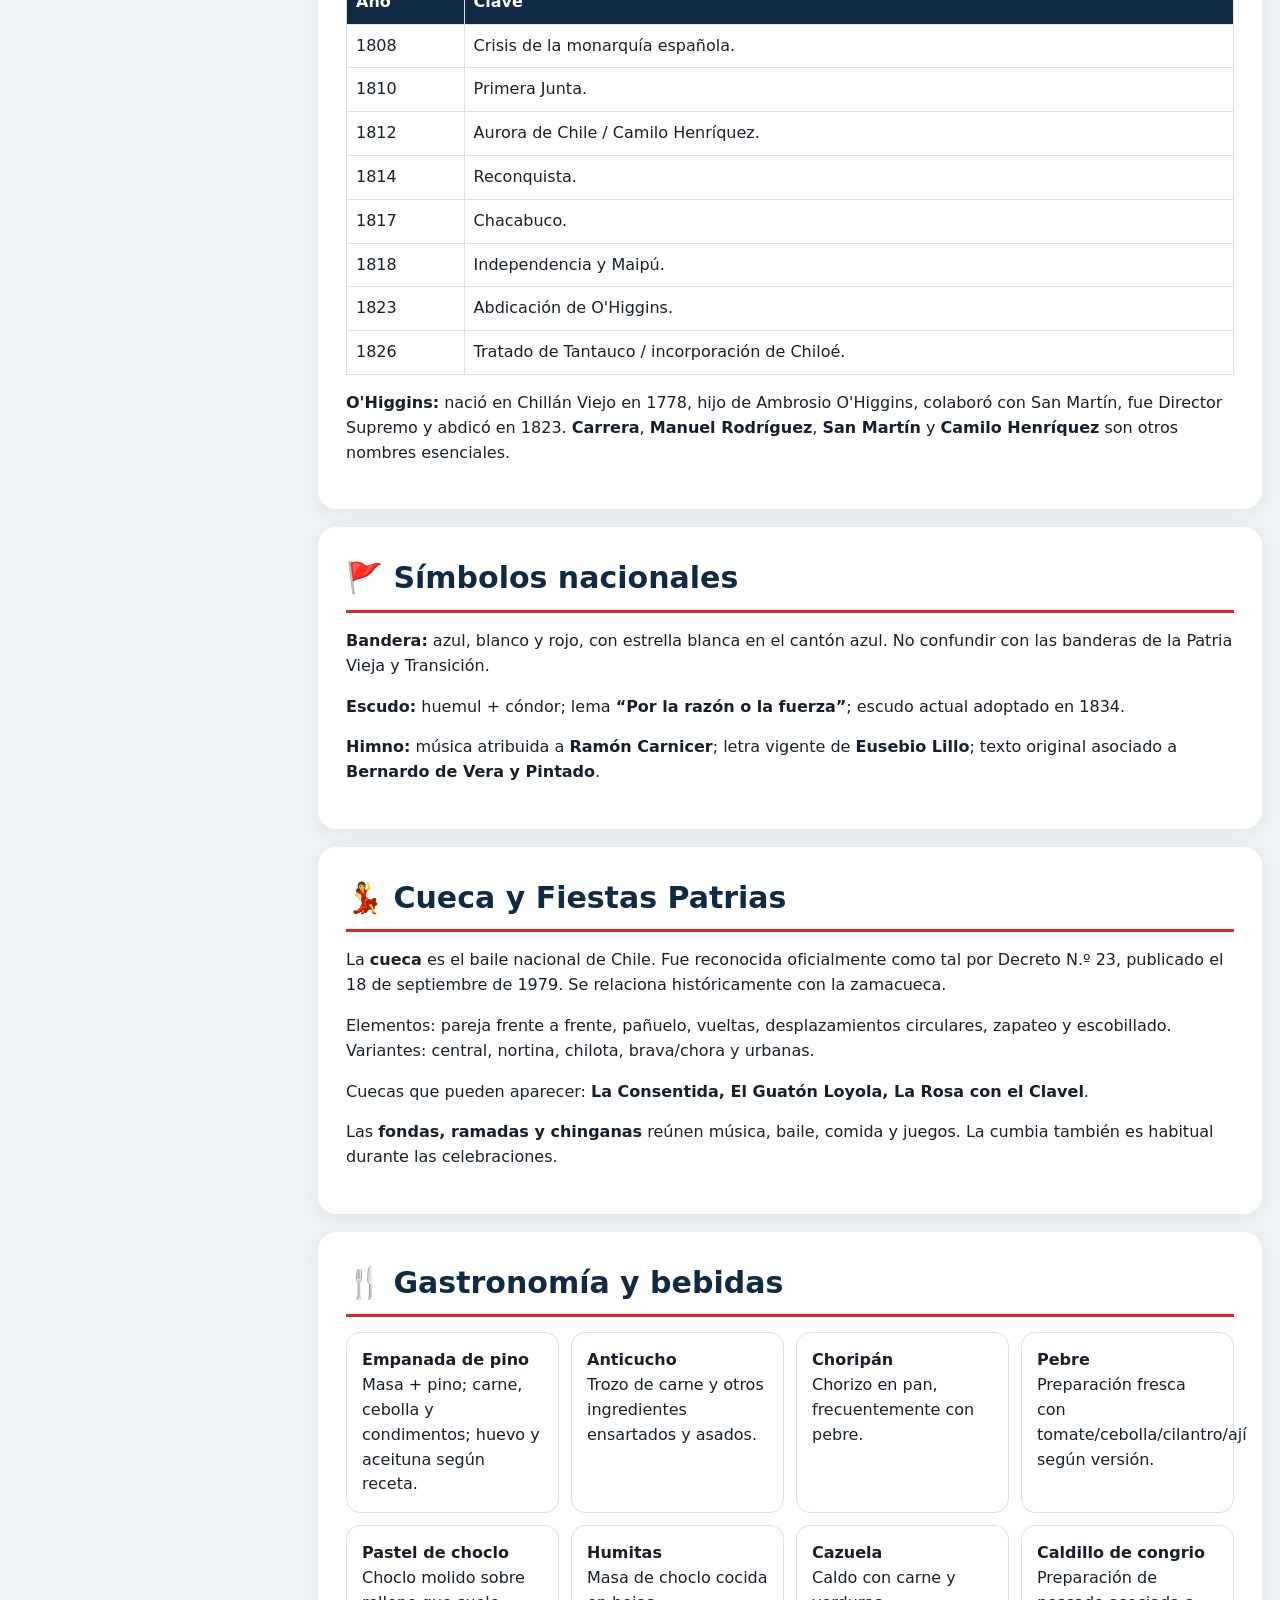
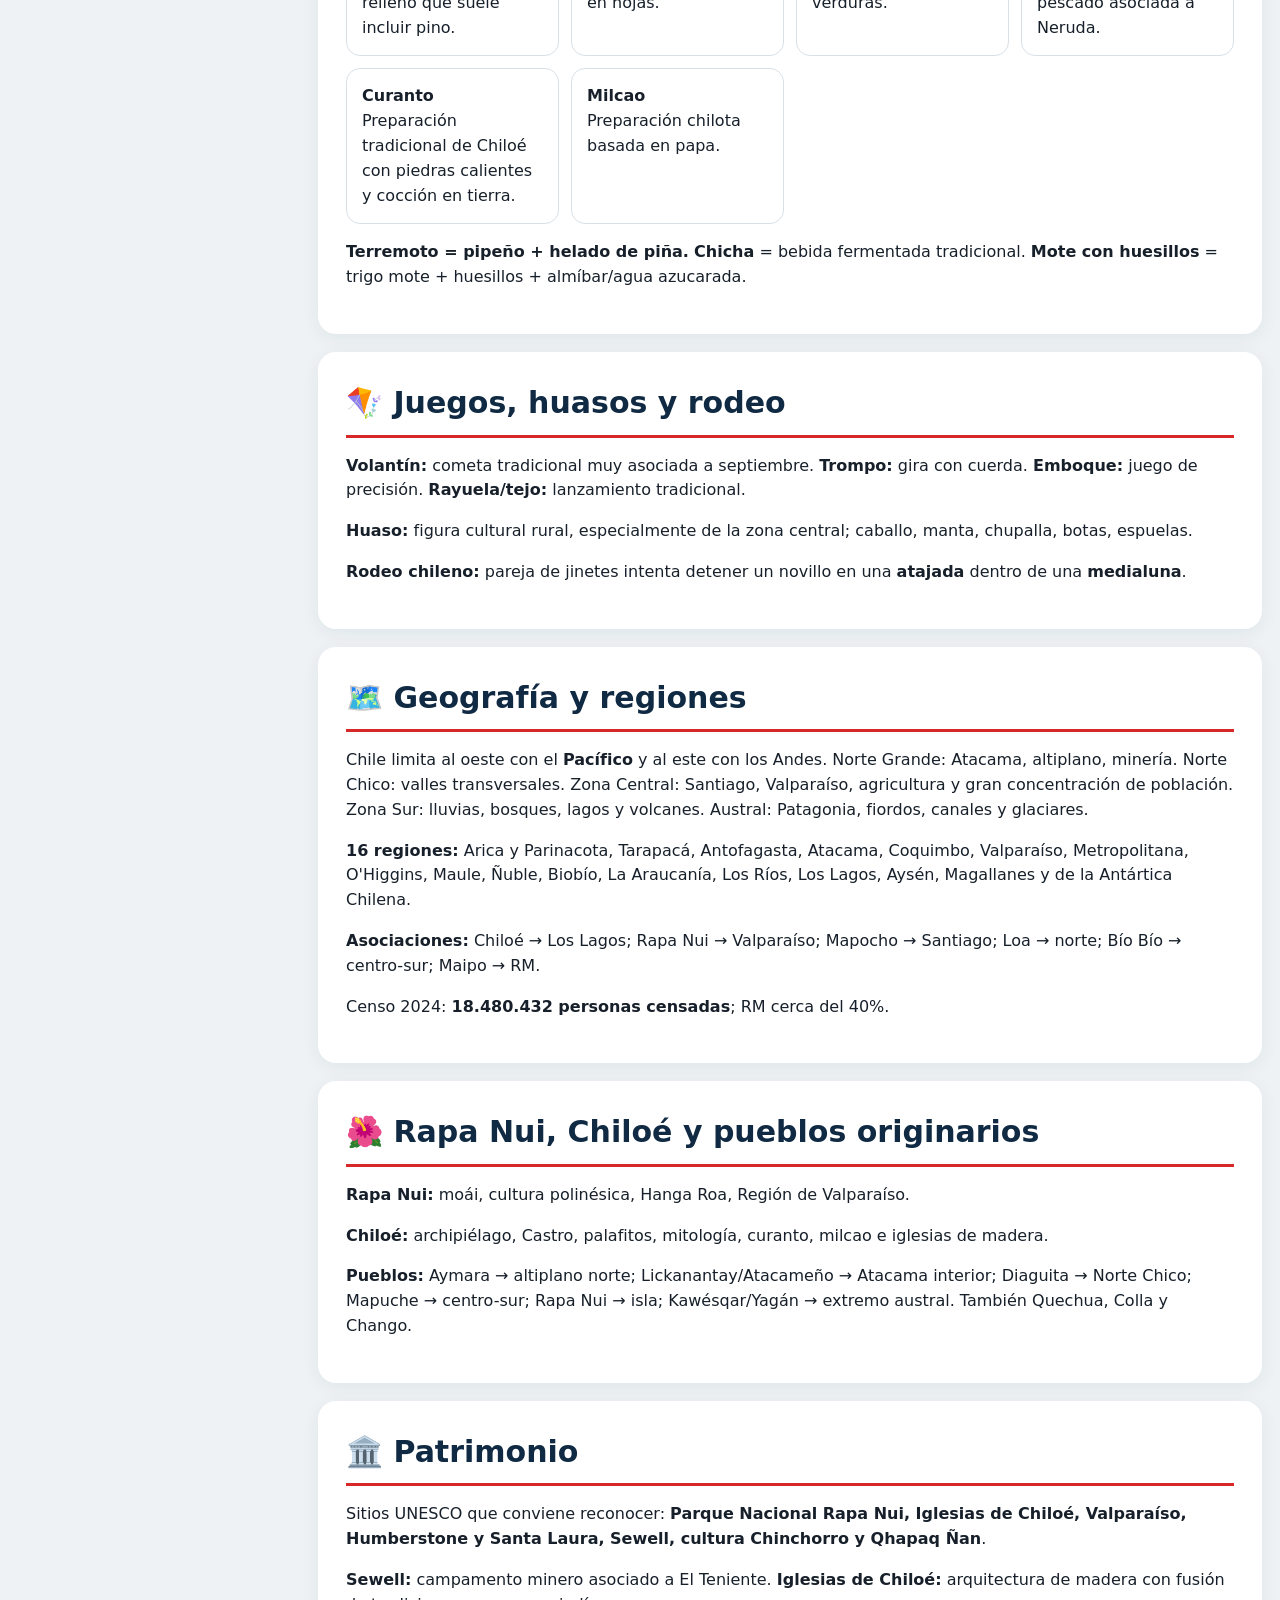
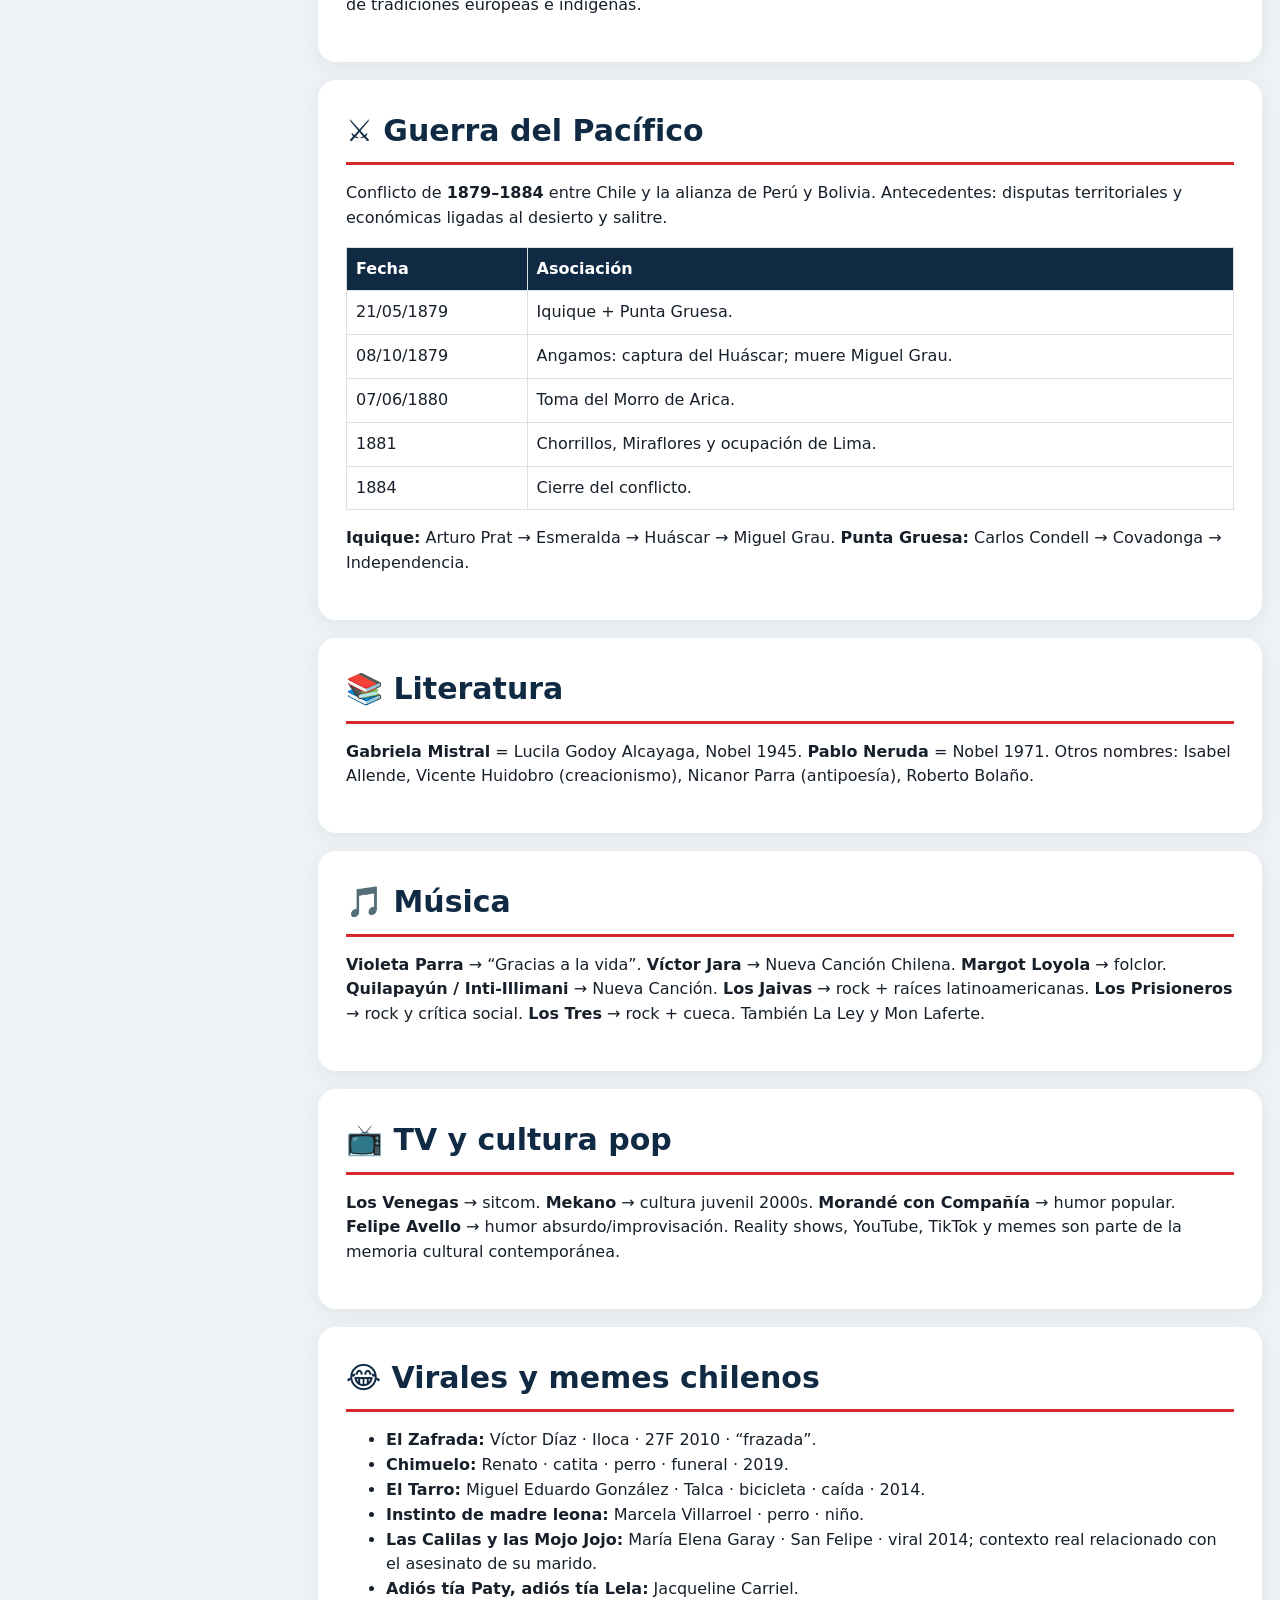
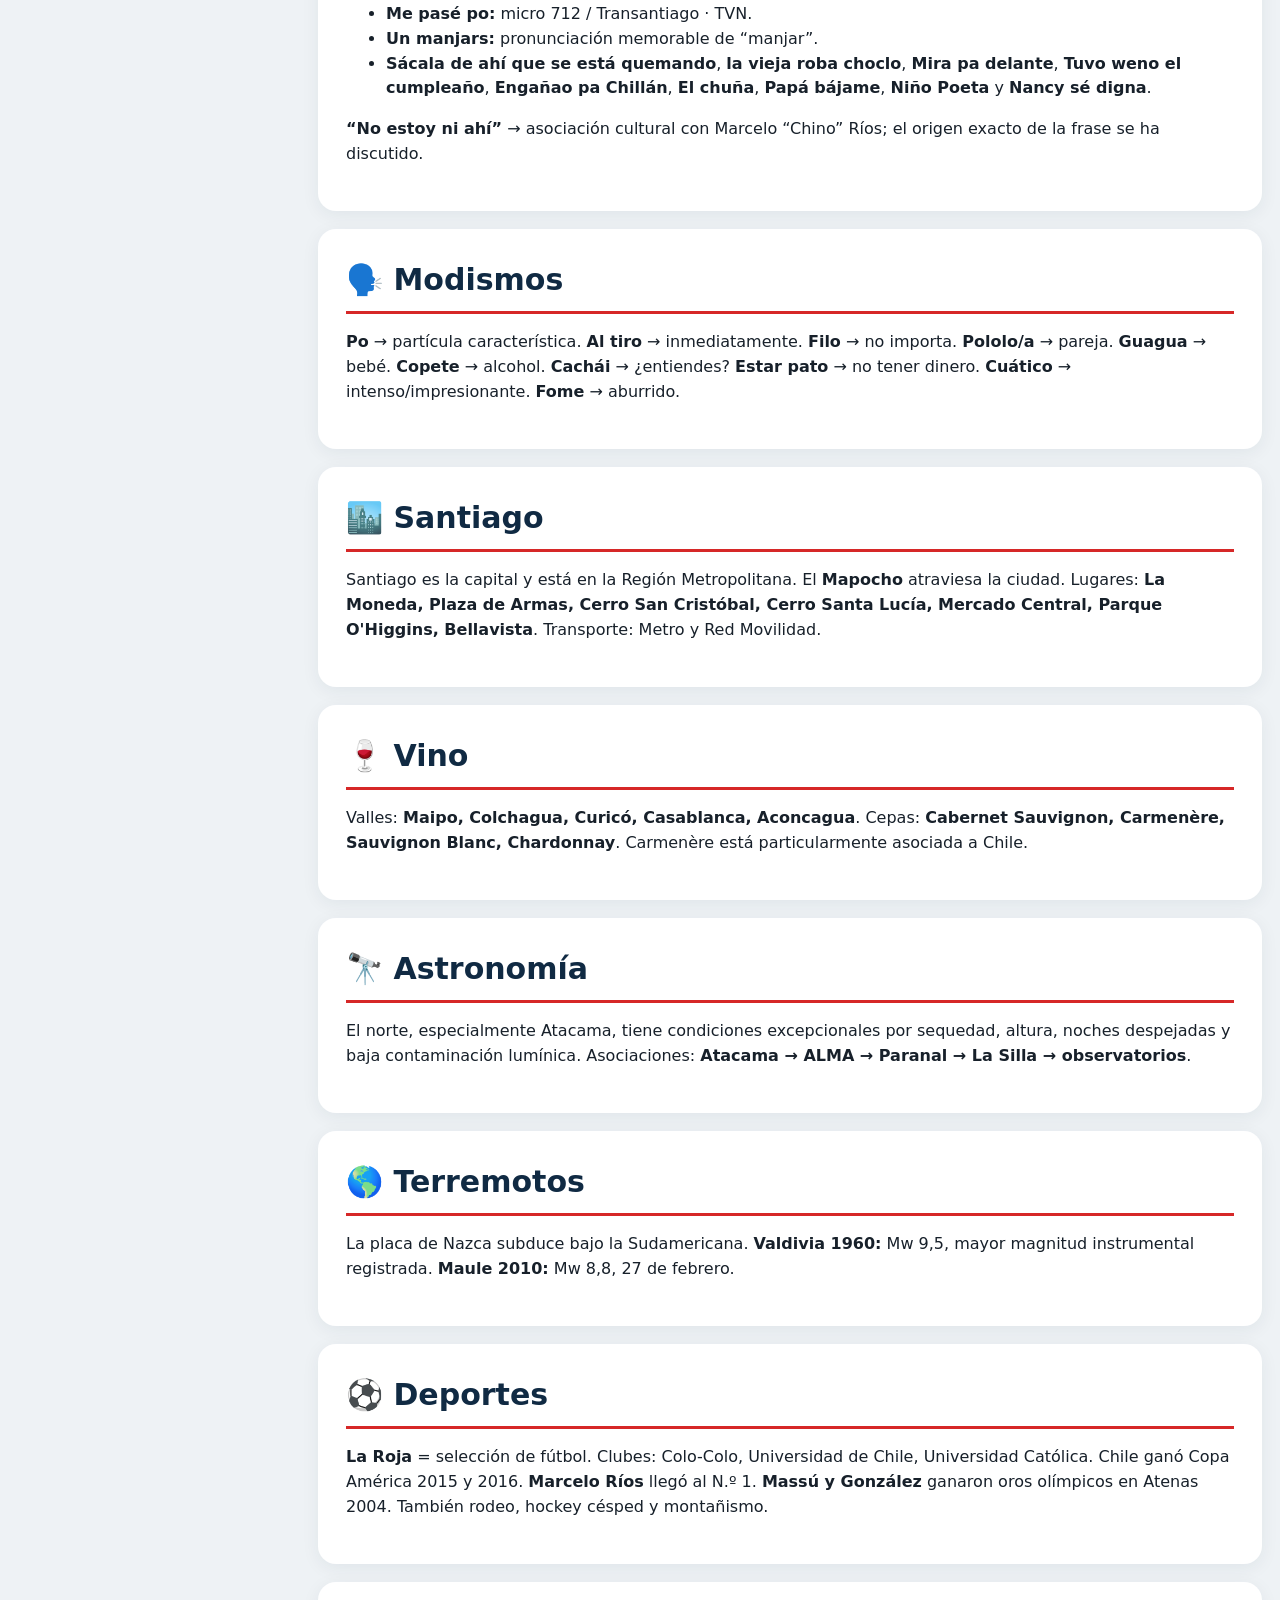
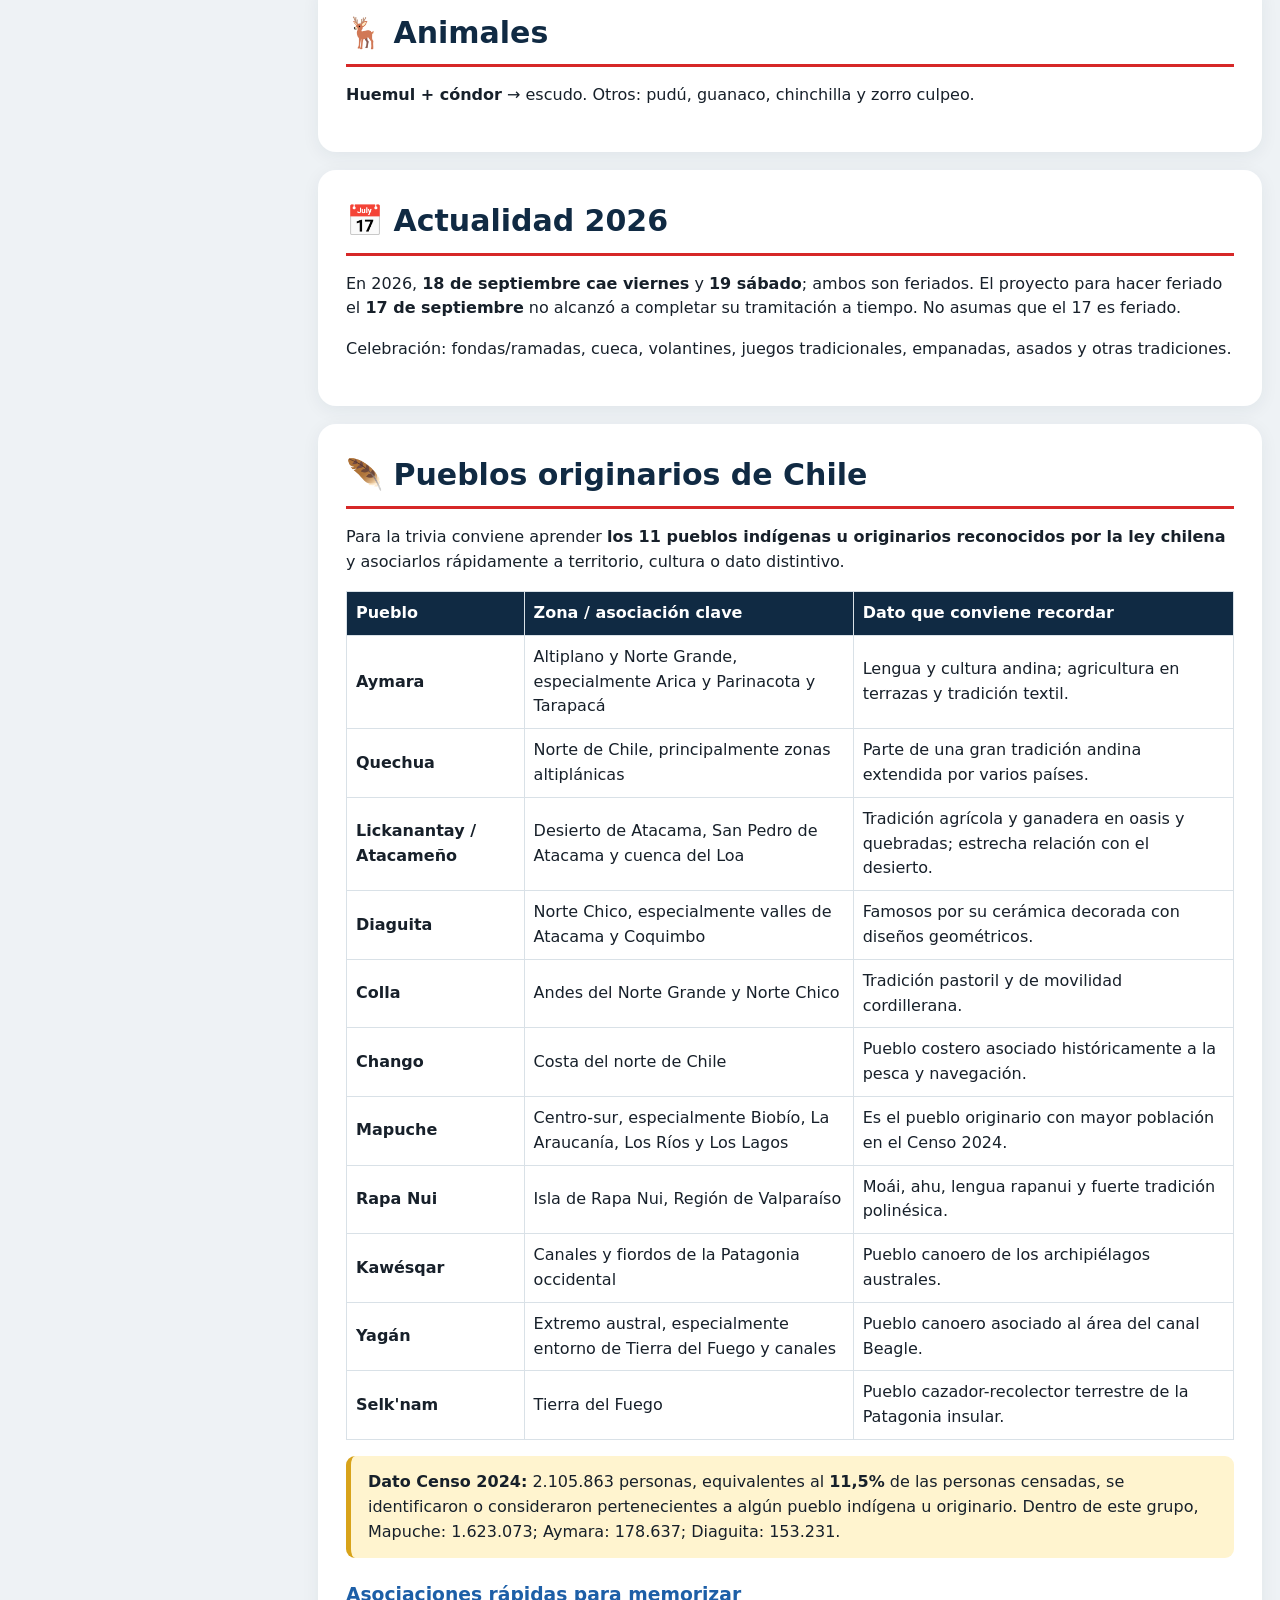
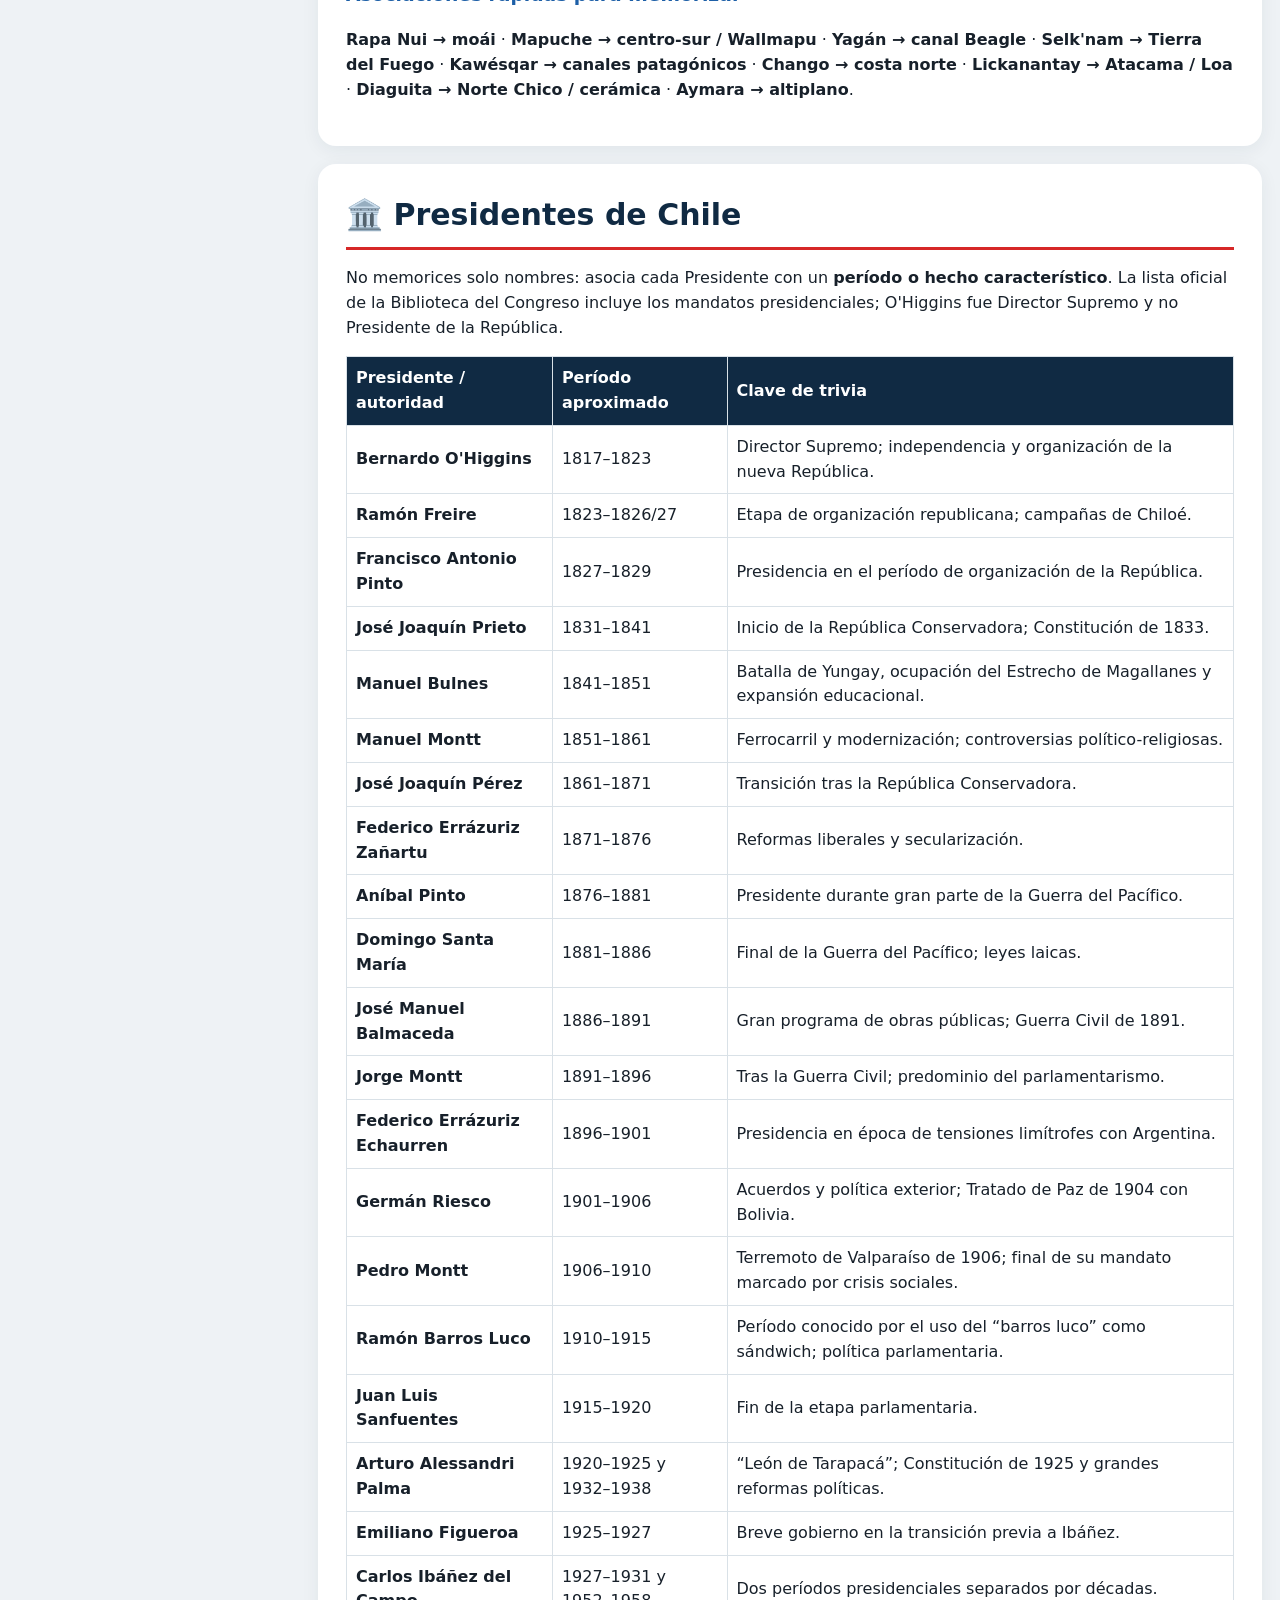
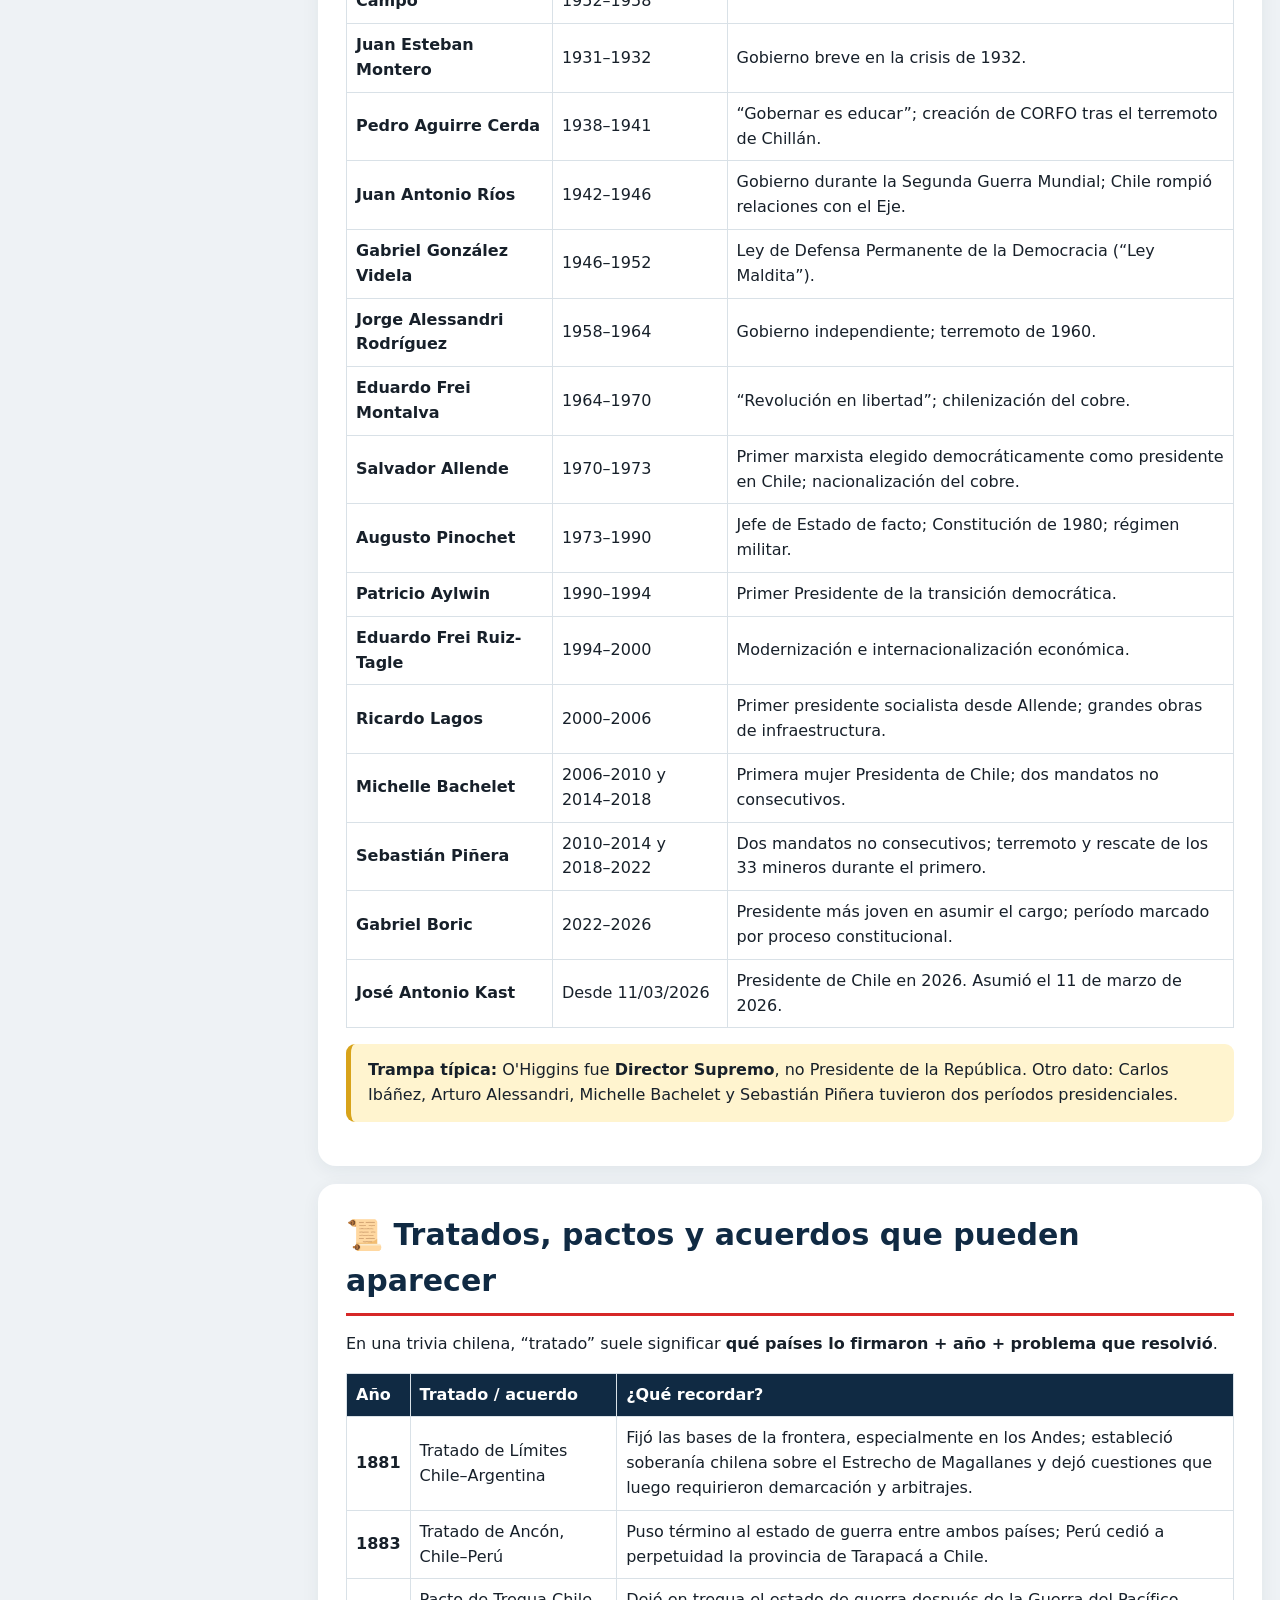
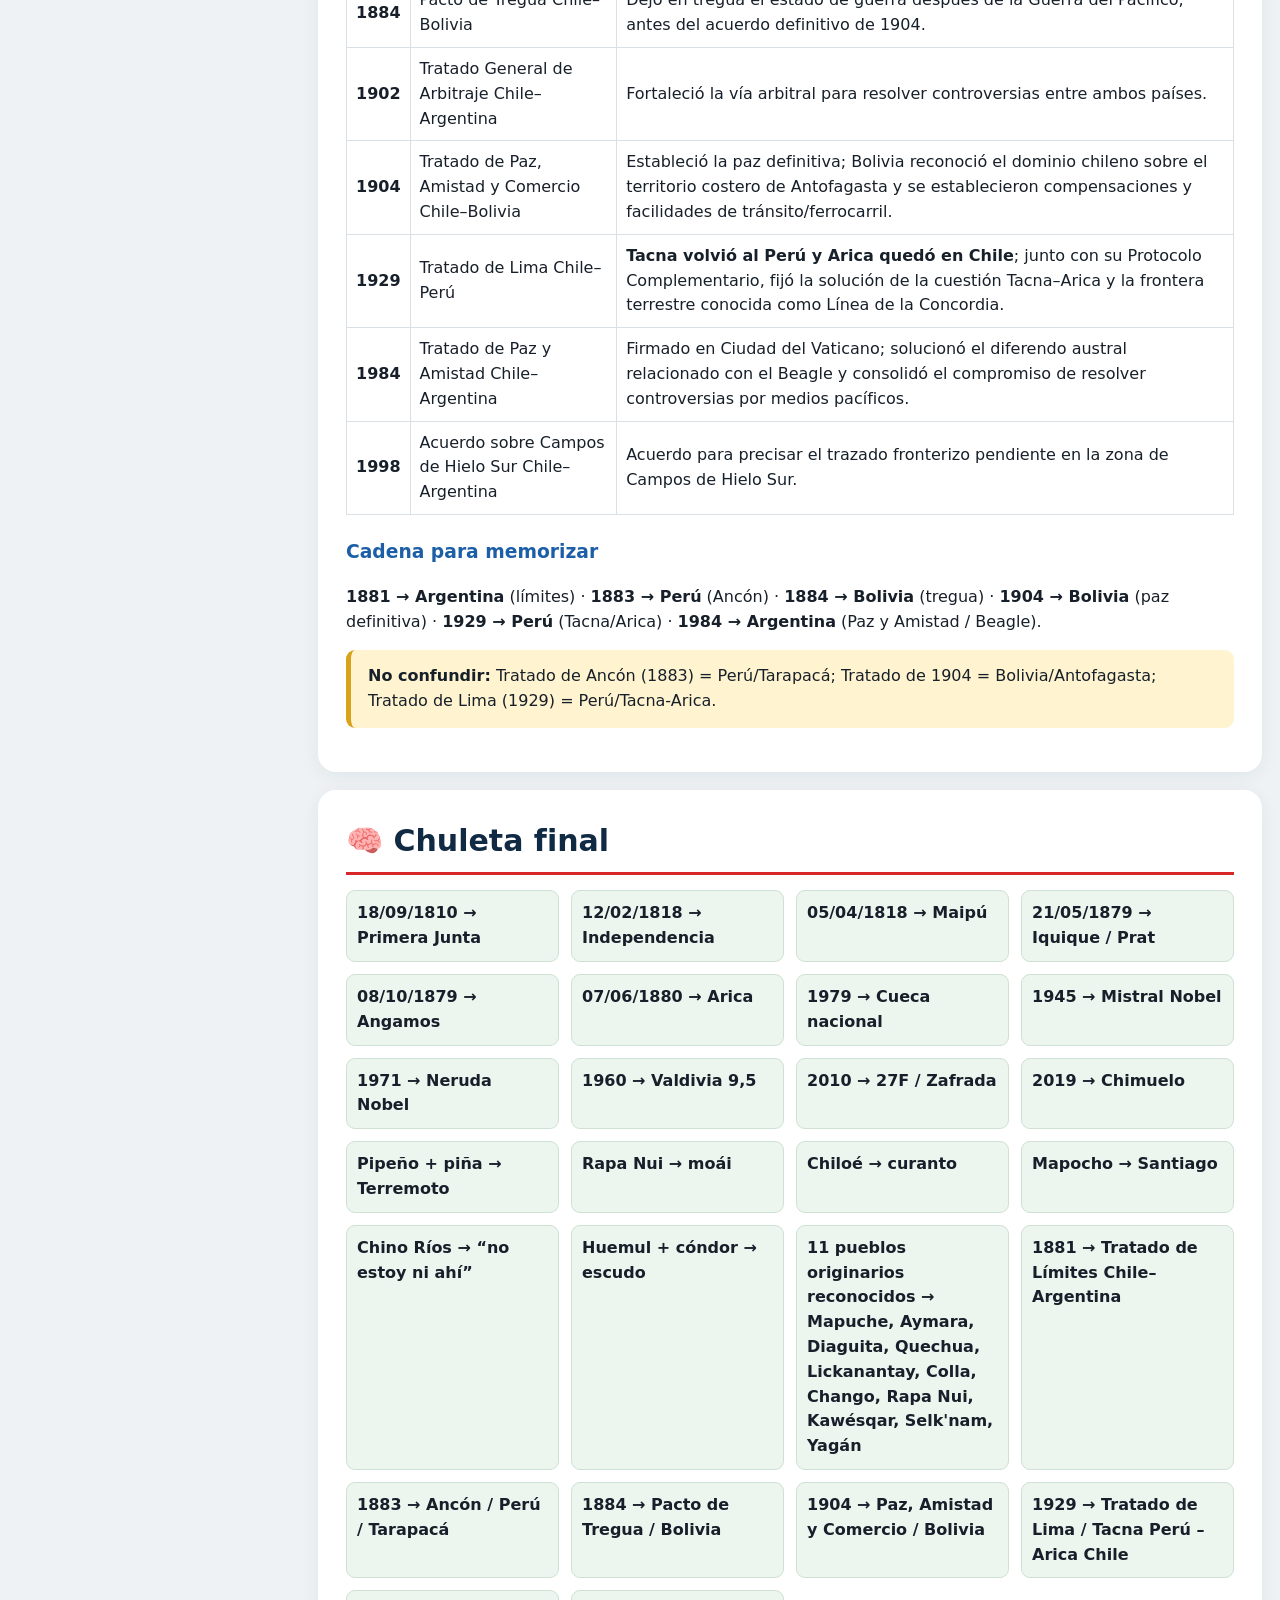
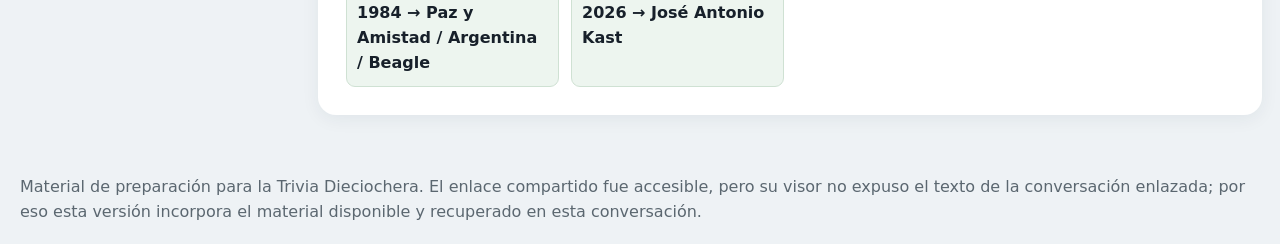
==== commit 6949ba45: "Add files via upload" ====
--- a/index.html
+++ b/index.html
@@ -1,661 +1,132 @@
-<!doctype html>
-<html lang="es">
-<head>
-  <meta charset="utf-8">
-  <meta
-    name="viewport"
-    content="width=device-width,initial-scale=1"
-  >
-  <meta
-    name="theme-color"
-    content="#fff8ed"
-  >
+<!doctype html><html lang="es"><head><meta charset="utf-8"><meta name="viewport" content="width=device-width,initial-scale=1"><meta name="theme-color" content="#fff8ed"><meta name="apple-mobile-web-app-capable" content="yes"><meta name="apple-mobile-web-app-status-bar-style" content="default"><title>Trivia Dieciochera 2026 — Guía completa</title><link rel="icon" type="image/svg+xml" href="trivia_dieciochera_favicon.svg"><style>*{box-sizing:border-box}body{margin:0;font-family:Inter,system-ui,-apple-system,BlinkMacSystemFont,"Segoe UI",sans-serif;background:#eef2f5;color:#17202a;line-height:1.55}header{position:sticky;top:0;z-index:10;background:#102a43;color:#fff;box-shadow:0 2px 12px #0002}.nav{max-width:1450px;margin:auto;padding:11px 18px;display:flex;gap:10px;align-items:center}.brand{font-weight:900}.nav input{flex:1;padding:10px 15px;border:1px solid #ffffff33;background:#ffffff12;color:white;border-radius:999px}.nav button{padding:9px 13px;border:0;border-radius:9px;font-weight:800}.quiz-link{background:#d62828;color:#fff;text-decoration:none;white-space:nowrap;padding:9px 13px;border:0;border-radius:9px;font-weight:800;cursor:pointer}.wrap{max-width:1450px;margin:auto;padding:22px 18px}.hero{background:linear-gradient(120deg,#102a43,#1d5fa7);color:#fff;border-radius:24px;padding:42px}.hero-actions{display:flex;flex-wrap:wrap;gap:10px;margin-top:22px}.hero-quiz{display:inline-flex;align-items:center;justify-content:center;padding:13px 18px;border-radius:12px;background:#d62828;color:#fff;text-decoration:none;font-weight:900}.hero h1{font-size:clamp(36px,6vw,70px);line-height:.98;margin:0 0 14px}.hero p{font-size:18px;max-width:900px}.cards,.memory{display:grid;grid-template-columns:repeat(auto-fit,minmax(210px,1fr));gap:12px}.cards>div{background:#fff;border:1px solid #d8e0e7;border-radius:14px;padding:15px}.hero .cards>div{background:#ffffff12;border-color:#ffffff22}.layout{display:grid;grid-template-columns:280px 1fr;gap:20px;margin-top:20px}.side{position:sticky;top:75px;align-self:start;max-height:calc(100vh - 90px);overflow:auto;background:#fff;border-radius:16px;padding:13px;box-shadow:0 4px 18px #102a4310}.side a{display:block;text-decoration:none;color:#102a43;padding:7px 9px;border-radius:8px;font-size:13px}.side a:hover{background:#edf4fa}section{background:#fff;border-radius:18px;padding:28px;margin-bottom:18px;box-shadow:0 4px 18px #102a4310;scroll-margin-top:75px}h2{color:#102a43;font-size:30px;border-bottom:3px solid #d62828;padding-bottom:8px;margin:0 0 15px}h3{color:#1d5fa7;margin-top:22px}.callout{background:#fff4cf;border-left:5px solid #d8a31a;padding:14px 17px;border-radius:9px;margin:16px 0}table{width:100%;border-collapse:collapse;margin:14px 0}th,td{padding:9px;border:1px solid #d9e1e7;text-align:left}th{background:#102a43;color:#fff}.memory span{background:#edf5ef;border:1px solid #cfe1d3;border-radius:9px;padding:10px;font-weight:700}.controls{display:flex;gap:8px;flex-wrap:wrap}.controls button,.reset{border:0;border-radius:9px;padding:10px 14px;background:#102a43;color:#fff;font-weight:800;cursor:pointer}.reset{background:#d62828}.small{color:#5b6770;font-size:13px}@media print{header,.side,.hero-actions{display:none!important}body{background:#fff}.layout{display:block}section{box-shadow:none;break-inside:avoid}}
+/* Mobile navigation */
+.mobile-menu-btn{display:none}
+.mobile-overlay{display:none}
+.mobile-menu-head{display:none}
+@media (max-width:760px){
+  body{padding-bottom:72px}
+  header{position:sticky;top:0;z-index:30}
+  header .nav{padding:10px 14px;gap:8px}
+  header .brand{font-size:12px;white-space:nowrap}
+  header #search{min-width:0;width:100%;font-size:14px}
+  header .nav>button{display:none}
+  .mobile-menu-btn{display:flex;align-items:center;gap:7px;position:fixed;right:14px;bottom:14px;z-index:1000;border:0;border-radius:999px;padding:12px 16px;background:#111;color:#fff;font-weight:800;font-size:13px;box-shadow:0 8px 24px rgba(0,0,0,.25);cursor:pointer}
+  .mobile-menu-btn span{letter-spacing:.04em}
+  .mobile-overlay{position:fixed;inset:0;background:rgba(0,0,0,.42);z-index:998}
+  .mobile-overlay.open{display:block}
+  .side{position:fixed!important;left:0;top:0;bottom:0;width:min(86vw,340px);height:100vh!important;margin:0!important;border-radius:0 18px 18px 0;z-index:999;overflow-y:auto;transform:translateX(-105%);transition:transform .22s ease;padding:18px 14px 28px!important;background:#fff;box-shadow:12px 0 35px rgba(0,0,0,.2)}
+  .side.open{transform:translateX(0)}
+  .mobile-menu-head{display:flex;align-items:center;justify-content:space-between;margin-bottom:12px;font-size:17px}
+  .mobile-menu-head button{border:0;background:#f0f0f0;border-radius:50%;width:36px;height:36px;font-size:25px;line-height:1;cursor:pointer}
+  .side a{display:block;padding:11px 10px;border-radius:10px;margin:2px 0;font-size:14px}
+  .side a:hover,.side a:active{background:#f1f1f1}
+  .side hr{margin:10px 0}
+  .layout{display:block}
+  main{width:100%;min-width:0}
+  .wrap{padding:0 12px}
+  .hero{padding:24px 16px}
+  .hero h1{font-size:30px}
+  .cards{grid-template-columns:1fr 1fr!important}
+  section{scroll-margin-top:72px}
+  section h2{font-size:23px}
+  table{font-size:13px}
+}
+@media (max-width:430px){
+  .cards{grid-template-columns:1fr!important}
+  header .brand{display:none}
+  header .nav{grid-template-columns:1fr!important}
+  .hero h1{font-size:27px}
+}
 
-  <title>Trivia Dieciochera 2026 — Guía completa</title>
-
-  <link
-    rel="icon"
-    type="image/svg+xml"
-    href="trivia_dieciochera_favicon.svg"
-  >
-
-  <style>
-    * {
-      box-sizing: border-box;
-    }
-
-    body {
-      margin: 0;
-      font-family:
-        Inter,
-        system-ui,
-        -apple-system,
-        BlinkMacSystemFont,
-        "Segoe UI",
-        sans-serif;
-      background: #eef2f5;
-      color: #17202a;
-      line-height: 1.55;
-    }
-
-    header {
-      position: sticky;
-      top: 0;
-      z-index: 30;
-      background: #102a43;
-      color: #fff;
-      box-shadow: 0 2px 12px #0002;
-    }
-
-    .nav {
-      max-width: 1450px;
-      margin: auto;
-      padding: 11px 18px;
-      display: flex;
-      gap: 10px;
-      align-items: center;
-    }
-
-    .brand {
-      font-weight: 900;
-      white-space: nowrap;
-    }
-
-    .nav input {
-      flex: 1;
-      padding: 10px 15px;
-      border: 1px solid #ffffff33;
-      background: #ffffff12;
-      color: white;
-      border-radius: 999px;
-      outline: none;
-    }
-
-    .nav input::placeholder {
-      color: #ffffffaa;
-    }
-
-    .nav button,
-    .quiz-link {
-      padding: 9px 13px;
-      border: 0;
-      border-radius: 9px;
-      font-weight: 800;
-      cursor: pointer;
-    }
-
-    .nav button {
-      background: #fff;
-      color: #102a43;
-    }
-
-    .quiz-link {
-      background: #d62828;
-      color: #fff;
-      text-decoration: none;
-      white-space: nowrap;
-    }
-
-    .wrap {
-      max-width: 1450px;
-      margin: auto;
-      padding: 22px 18px;
-    }
-
-    .hero {
-      background:
-        linear-gradient(
-          120deg,
-          #102a43,
-          #1d5fa7
-        );
-      color: #fff;
-      border-radius: 24px;
-      padding: 42px;
-    }
-
-    .hero h1 {
-      font-size: clamp(36px, 6vw, 70px);
-      line-height: .98;
-      margin: 0 0 14px;
-    }
-
-    .hero p {
-      font-size: 18px;
-      max-width: 900px;
-    }
-
-    .hero-actions {
-      display: flex;
-      flex-wrap: wrap;
-      gap: 10px;
-      margin-top: 22px;
-    }
-
-    .hero-quiz {
-      display: inline-flex;
-      align-items: center;
-      justify-content: center;
-      padding: 13px 18px;
-      border-radius: 12px;
-      background: #d62828;
-      color: #fff;
-      text-decoration: none;
-      font-weight: 900;
-    }
-
-    .cards,
-    .memory {
-      display: grid;
-      grid-template-columns:
-        repeat(
-          auto-fit,
-          minmax(210px, 1fr)
-        );
-      gap: 12px;
-    }
-
-    .cards > div {
-      background: #fff;
-      border: 1px solid #d8e0e7;
-      border-radius: 14px;
-      padding: 15px;
-    }
-
-    .hero .cards > div {
-      background: #ffffff12;
-      border-color: #ffffff22;
-    }
-
-    .layout {
-      display: grid;
-      grid-template-columns: 280px 1fr;
-      gap: 20px;
-      margin-top: 20px;
-    }
-
-    .side {
-      position: sticky;
-      top: 75px;
-      align-self: start;
-      max-height: calc(100vh - 90px);
-      overflow: auto;
-      background: #fff;
-      border-radius: 16px;
-      padding: 13px;
-      box-shadow: 0 4px 18px #102a4310;
-    }
-
-    .side a {
-      display: block;
-      text-decoration: none;
-      color: #102a43;
-      padding: 7px 9px;
-      border-radius: 8px;
-      font-size: 13px;
-    }
-
-    .side a:hover {
-      background: #edf4fa;
-    }
-
-    section {
-      background: #fff;
-      border-radius: 18px;
-      padding: 28px;
-      margin-bottom: 18px;
-      box-shadow: 0 4px 18px #102a4310;
-      scroll-margin-top: 75px;
-    }
-
-    h2 {
-      color: #102a43;
-      font-size: 30px;
-      border-bottom: 3px solid #d62828;
-      padding-bottom: 8px;
-      margin: 0 0 15px;
-    }
-
-    h3 {
-      color: #1d5fa7;
-      margin-top: 22px;
-    }
-
-    .callout {
-      background: #fff4cf;
-      border-left: 5px solid #d8a31a;
-      padding: 14px 17px;
-      border-radius: 9px;
-      margin: 16px 0;
-    }
-
-    table {
-      width: 100%;
-      border-collapse: collapse;
-      margin: 14px 0;
-    }
-
-    th,
-    td {
-      padding: 9px;
-      border: 1px solid #d9e1e7;
-      text-align: left;
-    }
-
-    th {
-      background: #102a43;
-      color: #fff;
-    }
-
-    .memory span {
-      background: #edf5ef;
-      border: 1px solid #cfe1d3;
-      border-radius: 9px;
-      padding: 10px;
-      font-weight: 700;
-    }
-
-    .controls {
-      display: flex;
-      gap: 8px;
-      flex-wrap: wrap;
-    }
-
-    .controls button,
-    .reset {
-      border: 0;
-      border-radius: 9px;
-      padding: 10px 14px;
-      background: #102a43;
-      color: #fff;
-      font-weight: 800;
-      cursor: pointer;
-    }
-
-    .reset {
-      background: #d62828;
-    }
-
-    .small {
-      color: #5b6770;
-      font-size: 13px;
-    }
-
-    @media (max-width: 900px) {
-      .layout {
-        grid-template-columns: 1fr;
-      }
-
-      .side {
-        position: relative;
-        top: auto;
-        max-height: none;
-      }
-
-      .nav {
-        flex-wrap: wrap;
-      }
-
-      .nav input {
-        order: 3;
-        flex-basis: 100%;
-      }
-
-      .brand {
-        flex: 1;
-      }
-
-      .quiz-link {
-        font-size: 12px;
-        padding: 8px 10px;
-      }
-    }
-
-    @media print {
-      header,
-      .side,
-      .hero-actions {
-        display: none !important;
-      }
-
-      body {
-        background: #fff;
-      }
-
-      .layout {
-        display: block;
-      }
-
-      section {
-        box-shadow: none;
-        break-inside: avoid;
-      }
-    }
-
-    /* Navegación móvil */
-    .mobile-menu-btn {
-      display: none;
-    }
-
-    .mobile-overlay {
-      display: none;
-    }
-
-    .mobile-menu-head {
-      display: none;
-    }
-
-    @media (max-width: 760px) {
-      body {
-        padding-bottom: 72px;
-      }
-
-      header {
-        position: sticky;
-        top: 0;
-        z-index: 30;
-      }
-
-      header .nav {
-        padding: 10px 14px;
-        gap: 8px;
-      }
-
-      header .brand {
-        font-size: 12px;
-        white-space: nowrap;
-      }
-
-      header #search {
-        min-width: 0;
-        width: 100%;
-        font-size: 14px;
-      }
-
-      header .nav > button {
-        display: none;
-      }
-
-      .mobile-menu-btn {
-        display: flex;
-        align-items: center;
-        gap: 7px;
-        position: fixed;
-        right: 14px;
-        bottom: 14px;
-        z-index: 1000;
-        border: 0;
-        border-radius: 999px;
-        padding: 12px 16px;
-        background: #111;
-        color: #fff;
-        font-weight: 800;
-        font-size: 13px;
-        box-shadow: 0 8px 24px rgba(0,0,0,.25);
-        cursor: pointer;
-      }
-
-      .mobile-overlay {
-        position: fixed;
-        inset: 0;
-        background: rgba(0,0,0,.42);
-        z-index: 998;
-      }
-
-      .mobile-overlay.open {
-        display: block;
-      }
-
-      .side {
-        position: fixed !important;
-        left: 0;
-        top: 0;
-        bottom: 0;
-        width: min(86vw,340px);
-        height: 100vh !important;
-        margin: 0 !important;
-        border-radius: 0 18px 18px 0;
-        z-index: 999;
-        overflow-y: auto;
-        transform: translateX(-105%);
-        transition: transform .22s ease;
-        padding: 18px 14px 28px !important;
-        background: #fff;
-        box-shadow: 12px 0 35px rgba(0,0,0,.2);
-      }
-
-      .side.open {
-        transform: translateX(0);
-      }
-
-      .mobile-menu-head {
-        display: flex;
-        align-items: center;
-        justify-content: space-between;
-        margin-bottom: 12px;
-        font-size: 17px;
-      }
-
-      .mobile-menu-head button {
-        border: 0;
-        background: #f0f0f0;
-        border-radius: 50%;
-        width: 36px;
-        height: 36px;
-        font-size: 25px;
-        line-height: 1;
-        cursor: pointer;
-      }
-
-      .side a {
-        display: block;
-        padding: 11px 10px;
-        border-radius: 10px;
-        margin: 2px 0;
-        font-size: 14px;
-      }
-
-      .side a:hover,
-      .side a:active {
-        background: #f1f1f1;
-      }
-
-      .side hr {
-        margin: 10px 0;
-      }
-
-      .layout {
-        display: block;
-      }
-
-      main {
-        width: 100%;
-        min-width: 0;
-      }
-
-      .wrap {
-        padding: 0 12px;
-      }
-
-      .hero {
-        padding: 24px 16px;
-      }
-
-      .hero h1 {
-        font-size: 30px;
-      }
-
-      .cards {
-        grid-template-columns: 1fr 1fr !important;
-      }
-
-      section {
-        scroll-margin-top: 72px;
-      }
-
-      section h2 {
-        font-size: 23px;
-      }
-
-      table {
-        font-size: 13px;
-      }
-    }
-
-    @media (max-width: 430px) {
-      .cards {
-        grid-template-columns: 1fr !important;
-      }
-
-      header .brand {
-        display: none;
-      }
-
-      header .nav {
-        grid-template-columns: 1fr !important;
-      }
-
-      .hero h1 {
-        font-size: 27px;
-      }
-    }
-  </style>
-</head>
-
-<body>
-
-  <header>
-    <div class="nav">
-
-      <div class="brand">
-        🇨🇱 TRIVIA DIECIOCHERA 2026
-      </div>
-
-      <input
-        id="search"
-        type="search"
-        placeholder="Buscar en toda la página…"
-        aria-label="Buscar en la guía"
-      >
-
-      <a
-        href="quiz.html"
-        class="quiz-link"
-      >
-        🎯 Quiz
-      </a>
-
-      <button
-        type="button"
-        onclick="window.print()"
-      >
-        Imprimir / PDF
-      </button>
-
-    </div>
-  </header>
-
-  <div class="wrap">
-
-    <div class="hero">
-
-      <h1>
-        Trivia Dieciochera 2026
-      </h1>
-
-      <p>
-        Guía completa de estudio para la Trivia Dieciochera.
-        Todo el contenido trabajado, ordenado para estudiar rápido
-        y practicar después en un quiz separado.
-      </p>
-
-      <div class="cards">
-
-        <div>
-          <b>📚 Contenido</b><br>
-          27 temas de estudio.
-        </div>
-
-        <div>
-          <b>🎯 Práctica</b><br>
-          292 preguntas en el quiz interactivo.
-        </div>
-
-        <div>
-          <b>🔎 Buscador</b><br>
-          Encuentra cualquier concepto.
-        </div>
-
-        <div>
-          <b>📱 Responsive</b><br>
-          Funciona en computador y celular.
-        </div>
-
-      </div>
-
-      <div class="hero-actions">
-
-        <a
-          href="quiz.html"
-          class="hero-quiz"
-        >
-          🎯 Abrir Quiz Interactivo →
-        </a>
-
-      </div>
-
-    </div>
-
-    <div class="layout">
-
-      <aside class="side">
-
-        <div class="mobile-menu-head">
-          <strong>🇨🇱 MENÚ</strong>
-          <button
-            id="closeMobileMenu"
-            aria-label="Cerrar menú"
-          >
-            ×
-          </button>
-        </div>
-
-        <b>ÍNDICE</b>
-
-        <a href="#s0">🇨🇱 Portada</a>
-        <a href="#s1">🎯 Estrategia de estudio</a>
-        <a href="#s2">📜 Historia e Independencia</a>
-        <a href="#s3">🚩 Símbolos nacionales</a>
-        <a href="#s4">💃 Cueca y Fiestas Patrias</a>
-        <a href="#s5">🍴 Gastronomía y bebidas</a>
-        <a href="#s6">🪁 Juegos, huasos y rodeo</a>
-        <a href="#s7">🗺️ Geografía y regiones</a>
-        <a href="#s8">🌺 Rapa Nui, Chiloé y pueblos originarios</a>
-        <a href="#s9">🏛️ Patrimonio</a>
-        <a href="#s10">⚔️ Guerra del Pacífico</a>
-        <a href="#s11">📚 Literatura</a>
-        <a href="#s12">🎵 Música</a>
-        <a href="#s13">📺 TV y cultura pop</a>
-        <a href="#s14">😂 Virales y memes chilenos</a>
-        <a href="#s15">🗣️ Modismos</a>
-        <a href="#s16">🏙️ Santiago</a>
-        <a href="#s17">🍷 Vino</a>
-        <a href="#s18">🔭 Astronomía</a>
-        <a href="#s19">🌎 Terremotos</a>
-        <a href="#s20">⚽ Deportes</a>
-        <a href="#s21">🦌 Animales</a>
-        <a href="#s22">📅 Actualidad 2026</a>
-        <a href="#s24">🪶 Pueblos originarios</a>
-        <a href="#s25">🏛️ Presidentes</a>
-        <a href="#s26">📜 Tratados y fronteras</a>
-        <a href="#s23">🧠 Chuleta final</a>
-
-        <hr>
-
-        <a href="quiz.html">
-          <b>🎯 QUIZ INTERACTIVO →</b>
-        </a>
-
-      </aside>
-
-      <main>
+/* Ajustes móviles reforzados */
+@media (max-width:760px){
+  html,body{width:100%;max-width:100%;overflow-x:hidden}
+  .wrap{width:100%;max-width:100%;margin:0;padding:10px 10px 90px}
+  .hero{width:100%;margin:0 0 14px;padding:22px 15px;border-radius:18px}
+  .hero p{font-size:16px}
+  .layout{display:block!important;width:100%;margin-top:0}
+  main{display:block!important;width:100%!important;max-width:100%!important;min-width:0!important}
+  main section{display:block!important;width:100%!important;max-width:100%!important;margin:0 0 14px;padding:20px 15px;border-radius:16px;overflow:visible}
+  section p,section li{overflow-wrap:anywhere}
+  .tablewrap{width:100%;overflow-x:auto;-webkit-overflow-scrolling:touch}
+  table{min-width:620px}
+  .side{display:block!important}
+  header .nav{width:100%;max-width:100%;overflow:hidden}
+  header #search{min-width:0;flex:1}
+}
+</style></head><body><button class="mobile-menu-btn" id="mobileMenuBtn" type="button" aria-controls="mobileMenu" aria-expanded="false">☰ <span>CONTENIDOS</span></button><div class="mobile-overlay" id="mobileOverlay"></div><header><div class="nav"><div class="brand">🇨🇱 TRIVIA DIECIOCHERA 2026</div><input id="search" placeholder="Buscar en toda la página…"><a href="quiz.html" class="quiz-link">🎯 Quiz</a><button onclick="window.print()">Imprimir / PDF</button></div></header><div class="wrap"><div class="hero"><h1>Trivia Dieciochera 2026</h1><p>Guía completa de estudio para la Trivia Dieciochera. Todo el contenido trabajado, ordenado para estudiar rápido y practicar después en un quiz separado.</p><div class="cards"><div><b>📚 Contenido</b><br>27 temas de estudio.</div><div><b>🎯 Práctica</b><br>292 preguntas en el quiz interactivo.</div><div><b>🔎 Buscador</b><br>Encuentra cualquier concepto.</div><div><b>📱 Responsive</b><br>Funciona en computador y celular.</div></div><div class="hero-actions"><a href="quiz.html" class="hero-quiz">🎯 Abrir Quiz Interactivo →</a></div></div><div class="layout"><aside class="side" id="mobileMenu">
+    <div class="mobile-menu-head"><strong>🇨🇱 MENÚ</strong><button id="closeMobileMenu" aria-label="Cerrar menú">×</button></div><b>ÍNDICE</b><a href="#s0">🇨🇱 Portada</a><a href="#s1">🎯 Estrategia de estudio</a><a href="#s2">📜 Historia e Independencia</a><a href="#s3">🚩 Símbolos nacionales</a><a href="#s4">💃 Cueca y Fiestas Patrias</a><a href="#s5">🍴 Gastronomía y bebidas</a><a href="#s6">🪁 Juegos, huasos y rodeo</a><a href="#s7">🗺️ Geografía y regiones</a><a href="#s8">🌺 Rapa Nui, Chiloé y pueblos originarios</a><a href="#s9">🏛️ Patrimonio</a><a href="#s10">⚔️ Guerra del Pacífico</a><a href="#s11">📚 Literatura</a><a href="#s12">🎵 Música</a><a href="#s13">📺 TV y cultura pop</a><a href="#s14">😂 Virales y memes chilenos</a><a href="#s15">🗣️ Modismos</a><a href="#s16">🏙️ Santiago</a><a href="#s17">🍷 Vino</a><a href="#s18">🔭 Astronomía</a><a href="#s19">🌎 Terremotos</a><a href="#s20">⚽ Deportes</a><a href="#s21">🦌 Animales</a><a href="#s22">📅 Actualidad 2026</a><a href="#s24">🪶 Pueblos originarios</a><a href="#s25">🏛️ Presidentes</a><a href="#s26">📜 Tratados y fronteras</a><a href="#s23">🧠 Chuleta final</a><hr><a href="quiz.html"><b>🎯 QUIZ INTERACTIVO →</b></a></aside><main><section id="s0"><h2>🇨🇱 Portada</h2><p class="lead">Guía interactiva completa para la Trivia Dieciochera 2026. Reúne el material de estudio trabajado: historia, símbolos, cueca, gastronomía, geografía, Guerra del Pacífico, literatura, música, patrimonio, cultura pop, virales, modismos, Santiago, vino, astronomía, terremotos, deportes y actualidad 2026.</p><div class="cards"><div><b>📚 Estudio</b><br>Todo el contenido en una sola página.</div><div><b>🎯 Práctica</b><br>Quiz de alternativas con corrección inmediata.</div><div><b>🔎 Búsqueda</b><br>Busca cualquier dato dentro de la guía.</div><div><b>🇨🇱 Evento</b><br>14 de septiembre de 2026 · 19:30.</div></div></section><section id="s1"><h2>🎯 Estrategia de estudio</h2><ol><li>Identifica la categoría: historia, comida, música, geografía, deporte o cultura pop.</li><li>Busca el par: nombre + lugar, fecha + evento, canción + artista.</li><li>Usa las fechas: 1810/1818 = Independencia; 1879 = Guerra del Pacífico; 2010 = 27F.</li><li>Memoriza cadenas: <b>Prat → Esmeralda → Iquique</b>; <b>Mistral → Lucila Godoy → Nobel 1945</b>.</li><li>No sobrepienses las preguntas de cultura popular.</li></ol><div class="callout"><b>Chuleta:</b> 18/09/1810 Primera Junta · 12/02/1818 Independencia · 05/04/1818 Maipú · 21/05/1879 Iquique · 08/10/1879 Angamos · 07/06/1880 Arica.</div></section><section id="s2"><h2>📜 Historia e Independencia</h2><h3>18 de septiembre de 1810</h3><p>Conmemora la <b>Primera Junta Nacional de Gobierno</b>, no la declaración formal de independencia. La independencia fue proclamada/jurada el <b>12 de febrero de 1818</b>. Maipú, el 5 de abril de 1818, fue decisiva militarmente.</p><h3>Línea de tiempo</h3><table><tr><th>Año</th><th>Clave</th></tr><tr><td>1808</td><td>Crisis de la monarquía española.</td></tr><tr><td>1810</td><td>Primera Junta.</td></tr><tr><td>1812</td><td>Aurora de Chile / Camilo Henríquez.</td></tr><tr><td>1814</td><td>Reconquista.</td></tr><tr><td>1817</td><td>Chacabuco.</td></tr><tr><td>1818</td><td>Independencia y Maipú.</td></tr><tr><td>1823</td><td>Abdicación de O'Higgins.</td></tr><tr><td>1826</td><td>Tratado de Tantauco / incorporación de Chiloé.</td></tr></table><p><b>O'Higgins:</b> nació en Chillán Viejo en 1778, hijo de Ambrosio O'Higgins, colaboró con San Martín, fue Director Supremo y abdicó en 1823. <b>Carrera</b>, <b>Manuel Rodríguez</b>, <b>San Martín</b> y <b>Camilo Henríquez</b> son otros nombres esenciales.</p></section><section id="s3"><h2>🚩 Símbolos nacionales</h2><p><b>Bandera:</b> azul, blanco y rojo, con estrella blanca en el cantón azul. No confundir con las banderas de la Patria Vieja y Transición.</p><p><b>Escudo:</b> huemul + cóndor; lema <b>“Por la razón o la fuerza”</b>; escudo actual adoptado en 1834.</p><p><b>Himno:</b> música atribuida a <b>Ramón Carnicer</b>; letra vigente de <b>Eusebio Lillo</b>; texto original asociado a <b>Bernardo de Vera y Pintado</b>.</p></section><section id="s4"><h2>💃 Cueca y Fiestas Patrias</h2><p>La <b>cueca</b> es el baile nacional de Chile. Fue reconocida oficialmente como tal por Decreto N.º 23, publicado el 18 de septiembre de 1979. Se relaciona históricamente con la zamacueca.</p><p>Elementos: pareja frente a frente, pañuelo, vueltas, desplazamientos circulares, zapateo y escobillado. Variantes: central, nortina, chilota, brava/chora y urbanas.</p><p>Cuecas que pueden aparecer: <b>La Consentida, El Guatón Loyola, La Rosa con el Clavel</b>.</p><p>Las <b>fondas, ramadas y chinganas</b> reúnen música, baile, comida y juegos. La cumbia también es habitual durante las celebraciones.</p></section><section id="s5"><h2>🍴 Gastronomía y bebidas</h2><div class="cards"><div><b>Empanada de pino</b><br>Masa + pino; carne, cebolla y condimentos; huevo y aceituna según receta.</div><div><b>Anticucho</b><br>Trozo de carne y otros ingredientes ensartados y asados.</div><div><b>Choripán</b><br>Chorizo en pan, frecuentemente con pebre.</div><div><b>Pebre</b><br>Preparación fresca con tomate/cebolla/cilantro/ají según versión.</div><div><b>Pastel de choclo</b><br>Choclo molido sobre relleno que suele incluir pino.</div><div><b>Humitas</b><br>Masa de choclo cocida en hojas.</div><div><b>Cazuela</b><br>Caldo con carne y verduras.</div><div><b>Caldillo de congrio</b><br>Preparación de pescado asociada a Neruda.</div><div><b>Curanto</b><br>Preparación tradicional de Chiloé con piedras calientes y cocción en tierra.</div><div><b>Milcao</b><br>Preparación chilota basada en papa.</div></div><p><b>Terremoto = pipeño + helado de piña.</b> <b>Chicha</b> = bebida fermentada tradicional. <b>Mote con huesillos</b> = trigo mote + huesillos + almíbar/agua azucarada.</p></section><section id="s6"><h2>🪁 Juegos, huasos y rodeo</h2><p><b>Volantín:</b> cometa tradicional muy asociada a septiembre. <b>Trompo:</b> gira con cuerda. <b>Emboque:</b> juego de precisión. <b>Rayuela/tejo:</b> lanzamiento tradicional.</p><p><b>Huaso:</b> figura cultural rural, especialmente de la zona central; caballo, manta, chupalla, botas, espuelas.</p><p><b>Rodeo chileno:</b> pareja de jinetes intenta detener un novillo en una <b>atajada</b> dentro de una <b>medialuna</b>.</p></section><section id="s7"><h2>🗺️ Geografía y regiones</h2><p>Chile limita al oeste con el <b>Pacífico</b> y al este con los Andes. Norte Grande: Atacama, altiplano, minería. Norte Chico: valles transversales. Zona Central: Santiago, Valparaíso, agricultura y gran concentración de población. Zona Sur: lluvias, bosques, lagos y volcanes. Austral: Patagonia, fiordos, canales y glaciares.</p><p><b>16 regiones:</b> Arica y Parinacota, Tarapacá, Antofagasta, Atacama, Coquimbo, Valparaíso, Metropolitana, O'Higgins, Maule, Ñuble, Biobío, La Araucanía, Los Ríos, Los Lagos, Aysén, Magallanes y de la Antártica Chilena.</p><p><b>Asociaciones:</b> Chiloé → Los Lagos; Rapa Nui → Valparaíso; Mapocho → Santiago; Loa → norte; Bío Bío → centro-sur; Maipo → RM.</p><p>Censo 2024: <b>18.480.432 personas censadas</b>; RM cerca del 40%.</p></section><section id="s8"><h2>🌺 Rapa Nui, Chiloé y pueblos originarios</h2><p><b>Rapa Nui:</b> moái, cultura polinésica, Hanga Roa, Región de Valparaíso.</p><p><b>Chiloé:</b> archipiélago, Castro, palafitos, mitología, curanto, milcao e iglesias de madera.</p><p><b>Pueblos:</b> Aymara → altiplano norte; Lickanantay/Atacameño → Atacama interior; Diaguita → Norte Chico; Mapuche → centro-sur; Rapa Nui → isla; Kawésqar/Yagán → extremo austral. También Quechua, Colla y Chango.</p></section><section id="s9"><h2>🏛️ Patrimonio</h2><p>Sitios UNESCO que conviene reconocer: <b>Parque Nacional Rapa Nui, Iglesias de Chiloé, Valparaíso, Humberstone y Santa Laura, Sewell, cultura Chinchorro y Qhapaq Ñan</b>.</p><p><b>Sewell:</b> campamento minero asociado a El Teniente. <b>Iglesias de Chiloé:</b> arquitectura de madera con fusión de tradiciones europeas e indígenas.</p></section><section id="s10"><h2>⚔️ Guerra del Pacífico</h2><p>Conflicto de <b>1879–1884</b> entre Chile y la alianza de Perú y Bolivia. Antecedentes: disputas territoriales y económicas ligadas al desierto y salitre.</p><table><tr><th>Fecha</th><th>Asociación</th></tr><tr><td>21/05/1879</td><td>Iquique + Punta Gruesa.</td></tr><tr><td>08/10/1879</td><td>Angamos: captura del Huáscar; muere Miguel Grau.</td></tr><tr><td>07/06/1880</td><td>Toma del Morro de Arica.</td></tr><tr><td>1881</td><td>Chorrillos, Miraflores y ocupación de Lima.</td></tr><tr><td>1884</td><td>Cierre del conflicto.</td></tr></table><p><b>Iquique:</b> Arturo Prat → Esmeralda → Huáscar → Miguel Grau. <b>Punta Gruesa:</b> Carlos Condell → Covadonga → Independencia.</p></section><section id="s11"><h2>📚 Literatura</h2><p><b>Gabriela Mistral</b> = Lucila Godoy Alcayaga, Nobel 1945. <b>Pablo Neruda</b> = Nobel 1971. Otros nombres: Isabel Allende, Vicente Huidobro (creacionismo), Nicanor Parra (antipoesía), Roberto Bolaño.</p></section><section id="s12"><h2>🎵 Música</h2><p><b>Violeta Parra</b> → “Gracias a la vida”. <b>Víctor Jara</b> → Nueva Canción Chilena. <b>Margot Loyola</b> → folclor. <b>Quilapayún / Inti-Illimani</b> → Nueva Canción. <b>Los Jaivas</b> → rock + raíces latinoamericanas. <b>Los Prisioneros</b> → rock y crítica social. <b>Los Tres</b> → rock + cueca. También La Ley y Mon Laferte.</p></section><section id="s13"><h2>📺 TV y cultura pop</h2><p><b>Los Venegas</b> → sitcom. <b>Mekano</b> → cultura juvenil 2000s. <b>Morandé con Compañía</b> → humor popular. <b>Felipe Avello</b> → humor absurdo/improvisación. Reality shows, YouTube, TikTok y memes son parte de la memoria cultural contemporánea.</p></section><section id="s14"><h2>😂 Virales y memes chilenos</h2><ul><li><b>El Zafrada:</b> Víctor Díaz · Iloca · 27F 2010 · “frazada”.</li><li><b>Chimuelo:</b> Renato · catita · perro · funeral · 2019.</li><li><b>El Tarro:</b> Miguel Eduardo González · Talca · bicicleta · caída · 2014.</li><li><b>Instinto de madre leona:</b> Marcela Villarroel · perro · niño.</li><li><b>Las Calilas y las Mojo Jojo:</b> María Elena Garay · San Felipe · viral 2014; contexto real relacionado con el asesinato de su marido.</li><li><b>Adiós tía Paty, adiós tía Lela:</b> Jacqueline Carriel.</li><li><b>Me pasé po:</b> micro 712 / Transantiago · TVN.</li><li><b>Un manjars:</b> pronunciación memorable de “manjar”.</li><li><b>Sácala de ahí que se está quemando</b>, <b>la vieja roba choclo</b>, <b>Mira pa delante</b>, <b>Tuvo weno el cumpleaño</b>, <b>Engañao pa Chillán</b>, <b>El chuña</b>, <b>Papá bájame</b>, <b>Niño Poeta</b> y <b>Nancy sé digna</b>.</li></ul><p><b>“No estoy ni ahí”</b> → asociación cultural con Marcelo “Chino” Ríos; el origen exacto de la frase se ha discutido.</p></section><section id="s15"><h2>🗣️ Modismos</h2><p><b>Po</b> → partícula característica. <b>Al tiro</b> → inmediatamente. <b>Filo</b> → no importa. <b>Pololo/a</b> → pareja. <b>Guagua</b> → bebé. <b>Copete</b> → alcohol. <b>Cachái</b> → ¿entiendes? <b>Estar pato</b> → no tener dinero. <b>Cuático</b> → intenso/impresionante. <b>Fome</b> → aburrido.</p></section><section id="s16"><h2>🏙️ Santiago</h2><p>Santiago es la capital y está en la Región Metropolitana. El <b>Mapocho</b> atraviesa la ciudad. Lugares: <b>La Moneda, Plaza de Armas, Cerro San Cristóbal, Cerro Santa Lucía, Mercado Central, Parque O'Higgins, Bellavista</b>. Transporte: Metro y Red Movilidad.</p></section><section id="s17"><h2>🍷 Vino</h2><p>Valles: <b>Maipo, Colchagua, Curicó, Casablanca, Aconcagua</b>. Cepas: <b>Cabernet Sauvignon, Carmenère, Sauvignon Blanc, Chardonnay</b>. Carmenère está particularmente asociada a Chile.</p></section><section id="s18"><h2>🔭 Astronomía</h2><p>El norte, especialmente Atacama, tiene condiciones excepcionales por sequedad, altura, noches despejadas y baja contaminación lumínica. Asociaciones: <b>Atacama → ALMA → Paranal → La Silla → observatorios</b>.</p></section><section id="s19"><h2>🌎 Terremotos</h2><p>La placa de Nazca subduce bajo la Sudamericana. <b>Valdivia 1960:</b> Mw 9,5, mayor magnitud instrumental registrada. <b>Maule 2010:</b> Mw 8,8, 27 de febrero.</p></section><section id="s20"><h2>⚽ Deportes</h2><p><b>La Roja</b> = selección de fútbol. Clubes: Colo-Colo, Universidad de Chile, Universidad Católica. Chile ganó Copa América 2015 y 2016. <b>Marcelo Ríos</b> llegó al N.º 1. <b>Massú y González</b> ganaron oros olímpicos en Atenas 2004. También rodeo, hockey césped y montañismo.</p></section><section id="s21"><h2>🦌 Animales</h2><p><b>Huemul + cóndor</b> → escudo. Otros: pudú, guanaco, chinchilla y zorro culpeo.</p></section><section id="s22"><h2>📅 Actualidad 2026</h2><p>En 2026, <b>18 de septiembre cae viernes</b> y <b>19 sábado</b>; ambos son feriados. El proyecto para hacer feriado el <b>17 de septiembre</b> no alcanzó a completar su tramitación a tiempo. No asumas que el 17 es feriado.</p><p>Celebración: fondas/ramadas, cueca, volantines, juegos tradicionales, empanadas, asados y otras tradiciones.</p></section><section id="s24"><h2>🪶 Pueblos originarios de Chile</h2><p class="lead">Para la trivia conviene aprender <b>los 11 pueblos indígenas u originarios reconocidos por la ley chilena</b> y asociarlos rápidamente a territorio, cultura o dato distintivo.</p><div class="tablewrap"><table><thead><tr><th>Pueblo</th><th>Zona / asociación clave</th><th>Dato que conviene recordar</th></tr></thead><tbody>
+<tr><td><b>Aymara</b></td><td>Altiplano y Norte Grande, especialmente Arica y Parinacota y Tarapacá</td><td>Lengua y cultura andina; agricultura en terrazas y tradición textil.</td></tr>
+<tr><td><b>Quechua</b></td><td>Norte de Chile, principalmente zonas altiplánicas</td><td>Parte de una gran tradición andina extendida por varios países.</td></tr>
+<tr><td><b>Lickanantay / Atacameño</b></td><td>Desierto de Atacama, San Pedro de Atacama y cuenca del Loa</td><td>Tradición agrícola y ganadera en oasis y quebradas; estrecha relación con el desierto.</td></tr>
+<tr><td><b>Diaguita</b></td><td>Norte Chico, especialmente valles de Atacama y Coquimbo</td><td>Famosos por su cerámica decorada con diseños geométricos.</td></tr>
+<tr><td><b>Colla</b></td><td>Andes del Norte Grande y Norte Chico</td><td>Tradición pastoril y de movilidad cordillerana.</td></tr>
+<tr><td><b>Chango</b></td><td>Costa del norte de Chile</td><td>Pueblo costero asociado históricamente a la pesca y navegación.</td></tr>
+<tr><td><b>Mapuche</b></td><td>Centro-sur, especialmente Biobío, La Araucanía, Los Ríos y Los Lagos</td><td>Es el pueblo originario con mayor población en el Censo 2024.</td></tr>
+<tr><td><b>Rapa Nui</b></td><td>Isla de Rapa Nui, Región de Valparaíso</td><td>Moái, ahu, lengua rapanui y fuerte tradición polinésica.</td></tr>
+<tr><td><b>Kawésqar</b></td><td>Canales y fiordos de la Patagonia occidental</td><td>Pueblo canoero de los archipiélagos australes.</td></tr>
+<tr><td><b>Yagán</b></td><td>Extremo austral, especialmente entorno de Tierra del Fuego y canales</td><td>Pueblo canoero asociado al área del canal Beagle.</td></tr>
+<tr><td><b>Selk'nam</b></td><td>Tierra del Fuego</td><td>Pueblo cazador-recolector terrestre de la Patagonia insular.</td></tr>
+</tbody></table></div><div class="callout"><b>Dato Censo 2024:</b> 2.105.863 personas, equivalentes al <b>11,5%</b> de las personas censadas, se identificaron o consideraron pertenecientes a algún pueblo indígena u originario. Dentro de este grupo, Mapuche: 1.623.073; Aymara: 178.637; Diaguita: 153.231. </div><h3>Asociaciones rápidas para memorizar</h3><p><b>Rapa Nui → moái</b> · <b>Mapuche → centro-sur / Wallmapu</b> · <b>Yagán → canal Beagle</b> · <b>Selk'nam → Tierra del Fuego</b> · <b>Kawésqar → canales patagónicos</b> · <b>Chango → costa norte</b> · <b>Lickanantay → Atacama / Loa</b> · <b>Diaguita → Norte Chico / cerámica</b> · <b>Aymara → altiplano</b>.</p></section>
+<section id="s25"><h2>🏛️ Presidentes de Chile</h2><p class="lead">No memorices solo nombres: asocia cada Presidente con un <b>período o hecho característico</b>. La lista oficial de la Biblioteca del Congreso incluye los mandatos presidenciales; O'Higgins fue Director Supremo y no Presidente de la República. </p><div class="tablewrap"><table><thead><tr><th>Presidente / autoridad</th><th>Período aproximado</th><th>Clave de trivia</th></tr></thead><tbody>
+<tr><td><b>Bernardo O'Higgins</b></td><td>1817–1823</td><td>Director Supremo; independencia y organización de la nueva República.</td></tr>
+<tr><td><b>Ramón Freire</b></td><td>1823–1826/27</td><td>Etapa de organización republicana; campañas de Chiloé.</td></tr>
+<tr><td><b>Francisco Antonio Pinto</b></td><td>1827–1829</td><td>Presidencia en el período de organización de la República.</td></tr>
+<tr><td><b>José Joaquín Prieto</b></td><td>1831–1841</td><td>Inicio de la República Conservadora; Constitución de 1833.</td></tr>
+<tr><td><b>Manuel Bulnes</b></td><td>1841–1851</td><td>Batalla de Yungay, ocupación del Estrecho de Magallanes y expansión educacional.</td></tr>
+<tr><td><b>Manuel Montt</b></td><td>1851–1861</td><td>Ferrocarril y modernización; controversias político-religiosas.</td></tr>
+<tr><td><b>José Joaquín Pérez</b></td><td>1861–1871</td><td>Transición tras la República Conservadora.</td></tr>
+<tr><td><b>Federico Errázuriz Zañartu</b></td><td>1871–1876</td><td>Reformas liberales y secularización.</td></tr>
+<tr><td><b>Aníbal Pinto</b></td><td>1876–1881</td><td>Presidente durante gran parte de la Guerra del Pacífico.</td></tr>
+<tr><td><b>Domingo Santa María</b></td><td>1881–1886</td><td>Final de la Guerra del Pacífico; leyes laicas.</td></tr>
+<tr><td><b>José Manuel Balmaceda</b></td><td>1886–1891</td><td>Gran programa de obras públicas; Guerra Civil de 1891.</td></tr>
+<tr><tr><td><b>Jorge Montt</b></td><td>1891–1896</td><td>Tras la Guerra Civil; predominio del parlamentarismo.</td></tr>
+<tr><tr><td><b>Federico Errázuriz Echaurren</b></td><td>1896–1901</td><td>Presidencia en época de tensiones limítrofes con Argentina.</td></tr>
+<tr><td><b>Germán Riesco</b></td><td>1901–1906</td><td>Acuerdos y política exterior; Tratado de Paz de 1904 con Bolivia.</td></tr>
+<tr><td><b>Pedro Montt</b></td><td>1906–1910</td><td>Terremoto de Valparaíso de 1906; final de su mandato marcado por crisis sociales.</td></tr>
+<tr><td><b>Ramón Barros Luco</b></td><td>1910–1915</td><td>Período conocido por el uso del “barros luco” como sándwich; política parlamentaria.</td></tr>
+<tr><td><b>Juan Luis Sanfuentes</b></td><td>1915–1920</td><td>Fin de la etapa parlamentaria.</td></tr>
+<tr><td><b>Arturo Alessandri Palma</b></td><td>1920–1925 y 1932–1938</td><td>“León de Tarapacá”; Constitución de 1925 y grandes reformas políticas.</td></tr>
+<tr><td><b>Emiliano Figueroa</b></td><td>1925–1927</td><td>Breve gobierno en la transición previa a Ibáñez.</td></tr>
+<tr><td><b>Carlos Ibáñez del Campo</b></td><td>1927–1931 y 1952–1958</td><td>Dos períodos presidenciales separados por décadas.</td></tr>
+<tr><td><b>Juan Esteban Montero</b></td><td>1931–1932</td><td>Gobierno breve en la crisis de 1932.</td></tr>
+<tr><td><b>Pedro Aguirre Cerda</b></td><td>1938–1941</td><td>“Gobernar es educar”; creación de CORFO tras el terremoto de Chillán.</td></tr>
+<tr><td><b>Juan Antonio Ríos</b></td><td>1942–1946</td><td>Gobierno durante la Segunda Guerra Mundial; Chile rompió relaciones con el Eje.</td></tr>
+<tr><td><b>Gabriel González Videla</b></td><td>1946–1952</td><td>Ley de Defensa Permanente de la Democracia (“Ley Maldita”).</td></tr>
+<tr><td><b>Jorge Alessandri Rodríguez</b></td><td>1958–1964</td><td>Gobierno independiente; terremoto de 1960.</td></tr>
+<tr><td><b>Eduardo Frei Montalva</b></td><td>1964–1970</td><td>“Revolución en libertad”; chilenización del cobre.</td></tr>
+<tr><td><b>Salvador Allende</b></td><td>1970–1973</td><td>Primer marxista elegido democráticamente como presidente en Chile; nacionalización del cobre.</td></tr>
+<tr><td><b>Augusto Pinochet</b></td><td>1973–1990</td><td>Jefe de Estado de facto; Constitución de 1980; régimen militar.</td></tr>
+<tr><td><b>Patricio Aylwin</b></td><td>1990–1994</td><td>Primer Presidente de la transición democrática.</td></tr>
+<tr><td><b>Eduardo Frei Ruiz-Tagle</b></td><td>1994–2000</td><td>Modernización e internacionalización económica.</td></tr>
+<tr><td><b>Ricardo Lagos</b></td><td>2000–2006</td><td>Primer presidente socialista desde Allende; grandes obras de infraestructura.</td></tr>
+<tr><td><b>Michelle Bachelet</b></td><td>2006–2010 y 2014–2018</td><td>Primera mujer Presidenta de Chile; dos mandatos no consecutivos.</td></tr>
+<tr><td><b>Sebastián Piñera</b></td><td>2010–2014 y 2018–2022</td><td>Dos mandatos no consecutivos; terremoto y rescate de los 33 mineros durante el primero.</td></tr>
+<tr><td><b>Gabriel Boric</b></td><td>2022–2026</td><td>Presidente más joven en asumir el cargo; período marcado por proceso constitucional.</td></tr>
+<tr><td><b>José Antonio Kast</b></td><td>Desde 11/03/2026</td><td>Presidente de Chile en 2026. Asumió el 11 de marzo de 2026. </td></tr>
+</tbody></table></div><div class="callout"><b>Trampa típica:</b> O'Higgins fue <b>Director Supremo</b>, no Presidente de la República. Otro dato: Carlos Ibáñez, Arturo Alessandri, Michelle Bachelet y Sebastián Piñera tuvieron dos períodos presidenciales.</div></section>
+<section id="s26"><h2>📜 Tratados, pactos y acuerdos que pueden aparecer</h2><p class="lead">En una trivia chilena, “tratado” suele significar <b>qué países lo firmaron + año + problema que resolvió</b>.</p><div class="tablewrap"><table><thead><tr><th>Año</th><th>Tratado / acuerdo</th><th>¿Qué recordar?</th></tr></thead><tbody>
+<tr><td><b>1881</b></td><td>Tratado de Límites Chile–Argentina</td><td>Fijó las bases de la frontera, especialmente en los Andes; estableció soberanía chilena sobre el Estrecho de Magallanes y dejó cuestiones que luego requirieron demarcación y arbitrajes. </td></tr>
+<tr><td><b>1883</b></td><td>Tratado de Ancón, Chile–Perú</td><td>Puso término al estado de guerra entre ambos países; Perú cedió a perpetuidad la provincia de Tarapacá a Chile. </td></tr>
+<tr><td><b>1884</b></td><td>Pacto de Tregua Chile–Bolivia</td><td>Dejó en tregua el estado de guerra después de la Guerra del Pacífico, antes del acuerdo definitivo de 1904. </td></tr>
+<tr><td><b>1902</b></td><td>Tratado General de Arbitraje Chile–Argentina</td><td>Fortaleció la vía arbitral para resolver controversias entre ambos países.</td></tr>
+<tr><td><b>1904</b></td><td>Tratado de Paz, Amistad y Comercio Chile–Bolivia</td><td>Estableció la paz definitiva; Bolivia reconoció el dominio chileno sobre el territorio costero de Antofagasta y se establecieron compensaciones y facilidades de tránsito/ferrocarril. </td></tr>
+<tr><td><b>1929</b></td><td>Tratado de Lima Chile–Perú</td><td><b>Tacna volvió al Perú y Arica quedó en Chile</b>; junto con su Protocolo Complementario, fijó la solución de la cuestión Tacna–Arica y la frontera terrestre conocida como Línea de la Concordia. </td></tr>
+<tr><td><b>1984</b></td><td>Tratado de Paz y Amistad Chile–Argentina</td><td>Firmado en Ciudad del Vaticano; solucionó el diferendo austral relacionado con el Beagle y consolidó el compromiso de resolver controversias por medios pacíficos. </td></tr>
+<tr><td><b>1998</b></td><td>Acuerdo sobre Campos de Hielo Sur Chile–Argentina</td><td>Acuerdo para precisar el trazado fronterizo pendiente en la zona de Campos de Hielo Sur.</td></tr>
+</tbody></table></div><h3>Cadena para memorizar</h3><p><b>1881 → Argentina</b> (límites) · <b>1883 → Perú</b> (Ancón) · <b>1884 → Bolivia</b> (tregua) · <b>1904 → Bolivia</b> (paz definitiva) · <b>1929 → Perú</b> (Tacna/Arica) · <b>1984 → Argentina</b> (Paz y Amistad / Beagle).</p><div class="callout"><b>No confundir:</b> Tratado de Ancón (1883) = Perú/Tarapacá; Tratado de 1904 = Bolivia/Antofagasta; Tratado de Lima (1929) = Perú/Tacna-Arica.</div></section><section id="s23"><h2>🧠 Chuleta final</h2><div class="memory"><span>18/09/1810 → Primera Junta</span><span>12/02/1818 → Independencia</span><span>05/04/1818 → Maipú</span><span>21/05/1879 → Iquique / Prat</span><span>08/10/1879 → Angamos</span><span>07/06/1880 → Arica</span><span>1979 → Cueca nacional</span><span>1945 → Mistral Nobel</span><span>1971 → Neruda Nobel</span><span>1960 → Valdivia 9,5</span><span>2010 → 27F / Zafrada</span><span>2019 → Chimuelo</span><span>Pipeño + piña → Terremoto</span><span>Rapa Nui → moái</span><span>Chiloé → curanto</span><span>Mapocho → Santiago</span><span>Chino Ríos → “no estoy ni ahí”</span><span>Huemul + cóndor → escudo</span><span>11 pueblos originarios reconocidos → Mapuche, Aymara, Diaguita, Quechua, Lickanantay, Colla, Chango, Rapa Nui, Kawésqar, Selk'nam, Yagán</span><span>1881 → Tratado de Límites Chile–Argentina</span><span>1883 → Ancón / Perú / Tarapacá</span><span>1884 → Pacto de Tregua / Bolivia</span><span>1904 → Paz, Amistad y Comercio / Bolivia</span><span>1929 → Tratado de Lima / Tacna Perú – Arica Chile</span><span>1984 → Paz y Amistad / Argentina / Beagle</span><span>2026 → José Antonio Kast</span></div></section></main></div></div><footer style="max-width:1450px;margin:auto;padding:20px;color:#5b6770">Material de preparación para la Trivia Dieciochera. El enlace compartido fue accesible, pero su visor no expuso el texto de la conversación enlazada; por eso esta versión incorpora el material disponible y recuperado en esta conversación.</footer>
+<script>
+(function(){
+  const btn=document.getElementById('mobileMenuBtn');
+  const menu=document.getElementById('mobileMenu');
+  const overlay=document.getElementById('mobileOverlay');
+  if(!btn||!menu||!overlay)return;
+  function close(){menu.classList.remove('open');overlay.classList.remove('open');btn.setAttribute('aria-expanded','false')}
+  function open(){menu.classList.add('open');overlay.classList.add('open');btn.setAttribute('aria-expanded','true')}
+  btn.addEventListener('click',()=>menu.classList.contains('open')?close():open());
+  overlay.addEventListener('click',close);
+  document.getElementById('closeMobileMenu')?.addEventListener('click',close);
+  menu.querySelectorAll('a').forEach(a=>a.addEventListener('click',close));
+})();
+</script>
+</body></html>
